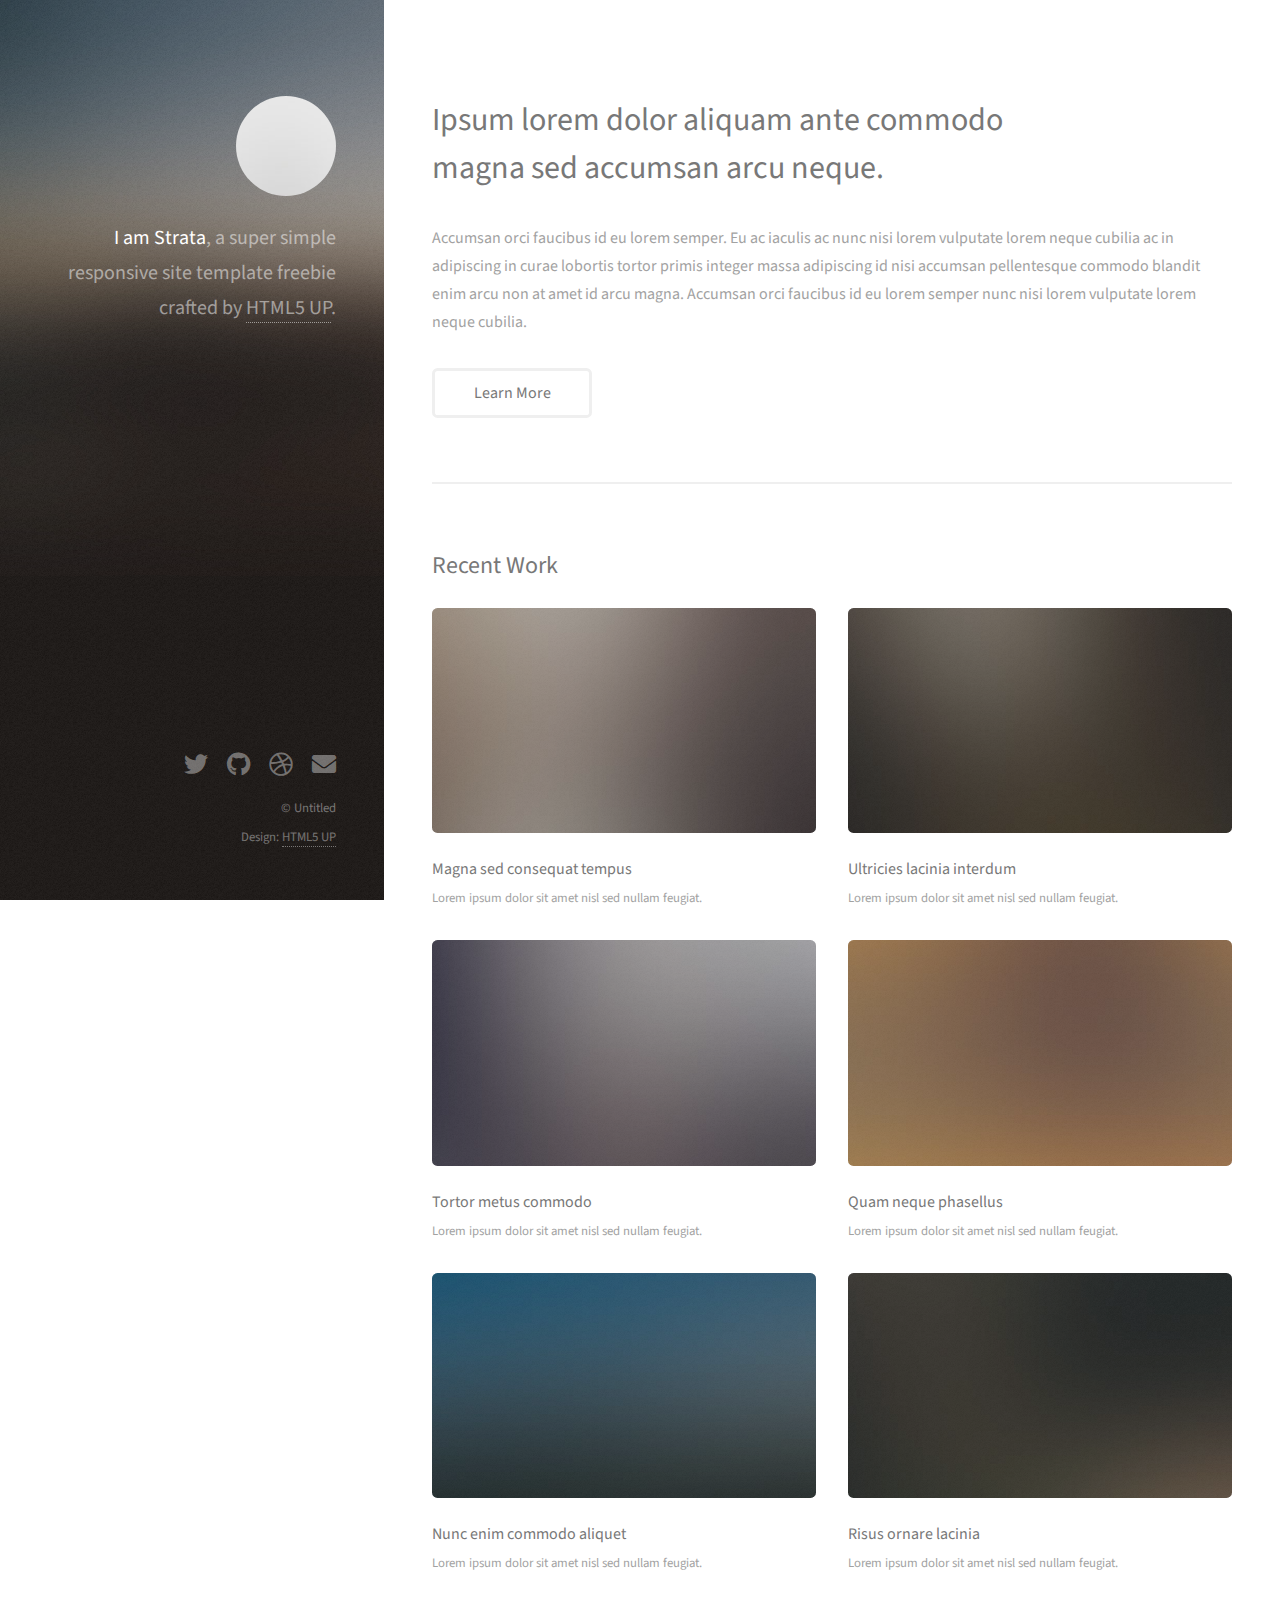
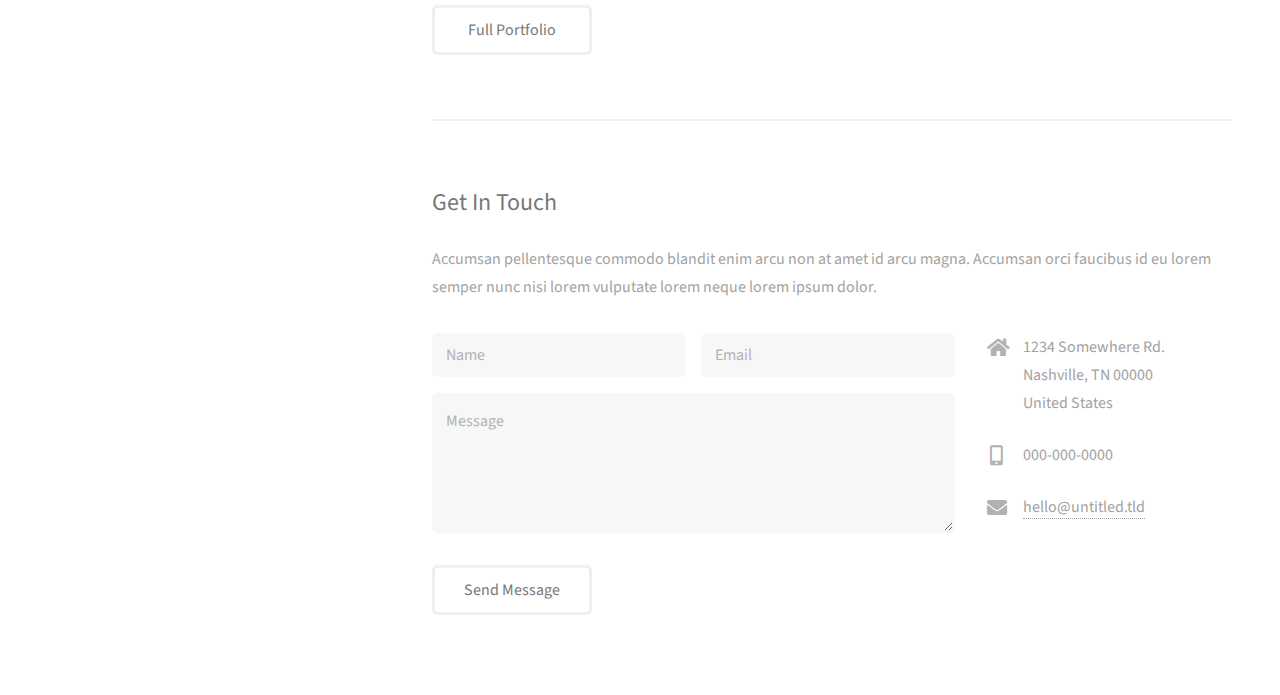
==== portfolio/index.html @ 3088e0ad "add untrached files" ====
<!DOCTYPE HTML>
<!--
	Strata by HTML5 UP
	html5up.net | @ajlkn
	Free for personal and commercial use under the CCA 3.0 license (html5up.net/license)
-->
<html>
	<head>
		<title>Strata by HTML5 UP</title>
		<meta charset="utf-8" />
		<meta name="viewport" content="width=device-width, initial-scale=1, user-scalable=no" />
		<link rel="stylesheet" href="assets/css/main.css" />
	</head>
	<body class="is-preload">

		<!-- Header -->
			<header id="header">
				<div class="inner">
					<a href="#" class="image avatar"><img src="images/avatar.jpg" alt="" /></a>
					<h1><strong>I am Strata</strong>, a super simple<br />
					responsive site template freebie<br />
					crafted by <a href="http://html5up.net">HTML5 UP</a>.</h1>
				</div>
			</header>

		<!-- Main -->
			<div id="main">

				<!-- One -->
					<section id="one">
						<header class="major">
							<h2>Ipsum lorem dolor aliquam ante commodo<br />
							magna sed accumsan arcu neque.</h2>
						</header>
						<p>Accumsan orci faucibus id eu lorem semper. Eu ac iaculis ac nunc nisi lorem vulputate lorem neque cubilia ac in adipiscing in curae lobortis tortor primis integer massa adipiscing id nisi accumsan pellentesque commodo blandit enim arcu non at amet id arcu magna. Accumsan orci faucibus id eu lorem semper nunc nisi lorem vulputate lorem neque cubilia.</p>
						<ul class="actions">
							<li><a href="#" class="button">Learn More</a></li>
						</ul>
					</section>

				<!-- Two -->
					<section id="two">
						<h2>Recent Work</h2>
						<div class="row">
							<article class="col-6 col-12-xsmall work-item">
								<a href="images/fulls/01.jpg" class="image fit thumb"><img src="images/thumbs/01.jpg" alt="" /></a>
								<h3>Magna sed consequat tempus</h3>
								<p>Lorem ipsum dolor sit amet nisl sed nullam feugiat.</p>
							</article>
							<article class="col-6 col-12-xsmall work-item">
								<a href="images/fulls/02.jpg" class="image fit thumb"><img src="images/thumbs/02.jpg" alt="" /></a>
								<h3>Ultricies lacinia interdum</h3>
								<p>Lorem ipsum dolor sit amet nisl sed nullam feugiat.</p>
							</article>
							<article class="col-6 col-12-xsmall work-item">
								<a href="images/fulls/03.jpg" class="image fit thumb"><img src="images/thumbs/03.jpg" alt="" /></a>
								<h3>Tortor metus commodo</h3>
								<p>Lorem ipsum dolor sit amet nisl sed nullam feugiat.</p>
							</article>
							<article class="col-6 col-12-xsmall work-item">
								<a href="images/fulls/04.jpg" class="image fit thumb"><img src="images/thumbs/04.jpg" alt="" /></a>
								<h3>Quam neque phasellus</h3>
								<p>Lorem ipsum dolor sit amet nisl sed nullam feugiat.</p>
							</article>
							<article class="col-6 col-12-xsmall work-item">
								<a href="images/fulls/05.jpg" class="image fit thumb"><img src="images/thumbs/05.jpg" alt="" /></a>
								<h3>Nunc enim commodo aliquet</h3>
								<p>Lorem ipsum dolor sit amet nisl sed nullam feugiat.</p>
							</article>
							<article class="col-6 col-12-xsmall work-item">
								<a href="images/fulls/06.jpg" class="image fit thumb"><img src="images/thumbs/06.jpg" alt="" /></a>
								<h3>Risus ornare lacinia</h3>
								<p>Lorem ipsum dolor sit amet nisl sed nullam feugiat.</p>
							</article>
						</div>
						<ul class="actions">
							<li><a href="#" class="button">Full Portfolio</a></li>
						</ul>
					</section>

				<!-- Three -->
					<section id="three">
						<h2>Get In Touch</h2>
						<p>Accumsan pellentesque commodo blandit enim arcu non at amet id arcu magna. Accumsan orci faucibus id eu lorem semper nunc nisi lorem vulputate lorem neque lorem ipsum dolor.</p>
						<div class="row">
							<div class="col-8 col-12-small">
								<form method="post" action="#">
									<div class="row gtr-uniform gtr-50">
										<div class="col-6 col-12-xsmall"><input type="text" name="name" id="name" placeholder="Name" /></div>
										<div class="col-6 col-12-xsmall"><input type="email" name="email" id="email" placeholder="Email" /></div>
										<div class="col-12"><textarea name="message" id="message" placeholder="Message" rows="4"></textarea></div>
									</div>
								</form>
								<ul class="actions">
									<li><input type="submit" value="Send Message" /></li>
								</ul>
							</div>
							<div class="col-4 col-12-small">
								<ul class="labeled-icons">
									<li>
										<h3 class="icon solid fa-home"><span class="label">Address</span></h3>
										1234 Somewhere Rd.<br />
										Nashville, TN 00000<br />
										United States
									</li>
									<li>
										<h3 class="icon solid fa-mobile-alt"><span class="label">Phone</span></h3>
										000-000-0000
									</li>
									<li>
										<h3 class="icon solid fa-envelope"><span class="label">Email</span></h3>
										<a href="#">hello@untitled.tld</a>
									</li>
								</ul>
							</div>
						</div>
					</section>

				<!-- Four -->
				<!--
					<section id="four">
						<h2>Elements</h2>

						<section>
							<h4>Text</h4>
							<p>This is <b>bold</b> and this is <strong>strong</strong>. This is <i>italic</i> and this is <em>emphasized</em>.
							This is <sup>superscript</sup> text and this is <sub>subscript</sub> text.
							This is <u>underlined</u> and this is code: <code>for (;;) { ... }</code>. Finally, <a href="#">this is a link</a>.</p>
							<hr />
							<header>
								<h4>Heading with a Subtitle</h4>
								<p>Lorem ipsum dolor sit amet nullam id egestas urna aliquam</p>
							</header>
							<p>Nunc lacinia ante nunc ac lobortis. Interdum adipiscing gravida odio porttitor sem non mi integer non faucibus ornare mi ut ante amet placerat aliquet. Volutpat eu sed ante lacinia sapien lorem accumsan varius montes viverra nibh in adipiscing blandit tempus accumsan.</p>
							<header>
								<h5>Heading with a Subtitle</h5>
								<p>Lorem ipsum dolor sit amet nullam id egestas urna aliquam</p>
							</header>
							<p>Nunc lacinia ante nunc ac lobortis. Interdum adipiscing gravida odio porttitor sem non mi integer non faucibus ornare mi ut ante amet placerat aliquet. Volutpat eu sed ante lacinia sapien lorem accumsan varius montes viverra nibh in adipiscing blandit tempus accumsan.</p>
							<hr />
							<h2>Heading Level 2</h2>
							<h3>Heading Level 3</h3>
							<h4>Heading Level 4</h4>
							<h5>Heading Level 5</h5>
							<h6>Heading Level 6</h6>
							<hr />
							<h5>Blockquote</h5>
							<blockquote>Fringilla nisl. Donec accumsan interdum nisi, quis tincidunt felis sagittis eget tempus euismod. Vestibulum ante ipsum primis in faucibus vestibulum. Blandit adipiscing eu felis iaculis volutpat ac adipiscing accumsan faucibus. Vestibulum ante ipsum primis in faucibus lorem ipsum dolor sit amet nullam adipiscing eu felis.</blockquote>
							<h5>Preformatted</h5>
							<pre><code>i = 0;

while (!deck.isInOrder()) {
print 'Iteration ' + i;
deck.shuffle();
i++;
}

print 'It took ' + i + ' iterations to sort the deck.';</code></pre>
						</section>

						<section>
							<h4>Lists</h4>
							<div class="row">
								<div class="col-6 col-12-xsmall">
									<h5>Unordered</h5>
									<ul>
										<li>Dolor pulvinar etiam magna etiam.</li>
										<li>Sagittis adipiscing lorem eleifend.</li>
										<li>Felis enim feugiat dolore viverra.</li>
									</ul>
									<h5>Alternate</h5>
									<ul class="alt">
										<li>Dolor pulvinar etiam magna etiam.</li>
										<li>Sagittis adipiscing lorem eleifend.</li>
										<li>Felis enim feugiat dolore viverra.</li>
									</ul>
								</div>
								<div class="col-6 col-12-xsmall">
									<h5>Ordered</h5>
									<ol>
										<li>Dolor pulvinar etiam magna etiam.</li>
										<li>Etiam vel felis at lorem sed viverra.</li>
										<li>Felis enim feugiat dolore viverra.</li>
										<li>Dolor pulvinar etiam magna etiam.</li>
										<li>Etiam vel felis at lorem sed viverra.</li>
										<li>Felis enim feugiat dolore viverra.</li>
									</ol>
									<h5>Icons</h5>
									<ul class="icons">
										<li><a href="#" class="icon brands fa-twitter"><span class="label">Twitter</span></a></li>
										<li><a href="#" class="icon brands fa-facebook-f"><span class="label">Facebook</span></a></li>
										<li><a href="#" class="icon brands fa-instagram"><span class="label">Instagram</span></a></li>
										<li><a href="#" class="icon brands fa-github"><span class="label">Github</span></a></li>
										<li><a href="#" class="icon brands fa-dribbble"><span class="label">Dribbble</span></a></li>
										<li><a href="#" class="icon brands fa-tumblr"><span class="label">Tumblr</span></a></li>
									</ul>
								</div>
							</div>
							<h5>Actions</h5>
							<ul class="actions">
								<li><a href="#" class="button primary">Default</a></li>
								<li><a href="#" class="button">Default</a></li>
							</ul>
							<ul class="actions small">
								<li><a href="#" class="button primary small">Small</a></li>
								<li><a href="#" class="button small">Small</a></li>
							</ul>
							<div class="row">
								<div class="col-6 col-12-small">
									<ul class="actions stacked">
										<li><a href="#" class="button primary">Default</a></li>
										<li><a href="#" class="button">Default</a></li>
									</ul>
								</div>
								<div class="col-6 col-12-small">
									<ul class="actions stacked">
										<li><a href="#" class="button primary small">Small</a></li>
										<li><a href="#" class="button small">Small</a></li>
									</ul>
								</div>
								<div class="col-6 col-12-small">
									<ul class="actions stacked">
										<li><a href="#" class="button primary fit">Default</a></li>
										<li><a href="#" class="button fit">Default</a></li>
									</ul>
								</div>
								<div class="col-6 col-12-small">
									<ul class="actions stacked">
										<li><a href="#" class="button primary small fit">Small</a></li>
										<li><a href="#" class="button small fit">Small</a></li>
									</ul>
								</div>
							</div>
						</section>

						<section>
							<h4>Table</h4>
							<h5>Default</h5>
							<div class="table-wrapper">
								<table>
									<thead>
										<tr>
											<th>Name</th>
											<th>Description</th>
											<th>Price</th>
										</tr>
									</thead>
									<tbody>
										<tr>
											<td>Item One</td>
											<td>Ante turpis integer aliquet porttitor.</td>
											<td>29.99</td>
										</tr>
										<tr>
											<td>Item Two</td>
											<td>Vis ac commodo adipiscing arcu aliquet.</td>
											<td>19.99</td>
										</tr>
										<tr>
											<td>Item Three</td>
											<td> Morbi faucibus arcu accumsan lorem.</td>
											<td>29.99</td>
										</tr>
										<tr>
											<td>Item Four</td>
											<td>Vitae integer tempus condimentum.</td>
											<td>19.99</td>
										</tr>
										<tr>
											<td>Item Five</td>
											<td>Ante turpis integer aliquet porttitor.</td>
											<td>29.99</td>
										</tr>
									</tbody>
									<tfoot>
										<tr>
											<td colspan="2"></td>
											<td>100.00</td>
										</tr>
									</tfoot>
								</table>
							</div>

							<h5>Alternate</h5>
							<div class="table-wrapper">
								<table class="alt">
									<thead>
										<tr>
											<th>Name</th>
											<th>Description</th>
											<th>Price</th>
										</tr>
									</thead>
									<tbody>
										<tr>
											<td>Item One</td>
											<td>Ante turpis integer aliquet porttitor.</td>
											<td>29.99</td>
										</tr>
										<tr>
											<td>Item Two</td>
											<td>Vis ac commodo adipiscing arcu aliquet.</td>
											<td>19.99</td>
										</tr>
										<tr>
											<td>Item Three</td>
											<td> Morbi faucibus arcu accumsan lorem.</td>
											<td>29.99</td>
										</tr>
										<tr>
											<td>Item Four</td>
											<td>Vitae integer tempus condimentum.</td>
											<td>19.99</td>
										</tr>
										<tr>
											<td>Item Five</td>
											<td>Ante turpis integer aliquet porttitor.</td>
											<td>29.99</td>
										</tr>
									</tbody>
									<tfoot>
										<tr>
											<td colspan="2"></td>
											<td>100.00</td>
										</tr>
									</tfoot>
								</table>
							</div>
						</section>

						<section>
							<h4>Buttons</h4>
							<ul class="actions">
								<li><a href="#" class="button primary">Primary</a></li>
								<li><a href="#" class="button">Default</a></li>
							</ul>
							<ul class="actions">
								<li><a href="#" class="button large">Large</a></li>
								<li><a href="#" class="button">Default</a></li>
								<li><a href="#" class="button small">Small</a></li>
							</ul>
							<ul class="actions fit">
								<li><a href="#" class="button primary fit">Fit</a></li>
								<li><a href="#" class="button fit">Fit</a></li>
							</ul>
							<ul class="actions fit small">
								<li><a href="#" class="button primary fit small">Fit + Small</a></li>
								<li><a href="#" class="button fit small">Fit + Small</a></li>
							</ul>
							<ul class="actions">
								<li><a href="#" class="button primary icon solid fa-download">Icon</a></li>
								<li><a href="#" class="button icon solid fa-download">Icon</a></li>
							</ul>
							<ul class="actions">
								<li><span class="button primary disabled">Primary</span></li>
								<li><span class="button disabled">Default</span></li>
							</ul>
						</section>

						<section>
							<h4>Form</h4>
							<form method="post" action="#">
								<div class="row gtr-uniform gtr-50">
									<div class="col-6 col-12-xsmall">
										<input type="text" name="demo-name" id="demo-name" value="" placeholder="Name" />
									</div>
									<div class="col-6 col-12-xsmall">
										<input type="email" name="demo-email" id="demo-email" value="" placeholder="Email" />
									</div>
									<div class="col-12">
										<select name="demo-category" id="demo-category">
											<option value="">- Category -</option>
											<option value="1">Manufacturing</option>
											<option value="1">Shipping</option>
											<option value="1">Administration</option>
											<option value="1">Human Resources</option>
										</select>
									</div>
									<div class="col-4 col-12-small">
										<input type="radio" id="demo-priority-low" name="demo-priority" checked>
										<label for="demo-priority-low">Low Priority</label>
									</div>
									<div class="col-4 col-12-small">
										<input type="radio" id="demo-priority-normal" name="demo-priority">
										<label for="demo-priority-normal">Normal Priority</label>
									</div>
									<div class="col-4 col-12-small">
										<input type="radio" id="demo-priority-high" name="demo-priority">
										<label for="demo-priority-high">High Priority</label>
									</div>
									<div class="col-6 col-12-small">
										<input type="checkbox" id="demo-copy" name="demo-copy">
										<label for="demo-copy">Email me a copy of this message</label>
									</div>
									<div class="col-6 col-12-small">
										<input type="checkbox" id="demo-human" name="demo-human" checked>
										<label for="demo-human">I am a human and not a robot</label>
									</div>
									<div class="col-12">
										<textarea name="demo-message" id="demo-message" placeholder="Enter your message" rows="6"></textarea>
									</div>
									<div class="col-12">
										<ul class="actions">
											<li><input type="submit" value="Send Message" class="primary" /></li>
											<li><input type="reset" value="Reset" /></li>
										</ul>
									</div>
								</div>
							</form>
						</section>

						<section>
							<h4>Image</h4>
							<h5>Fit</h5>
							<div class="box alt">
								<div class="row gtr-50 gtr-uniform">
									<div class="col-12"><span class="image fit"><img src="images/fulls/05.jpg" alt="" /></span></div>
									<div class="col-4"><span class="image fit"><img src="images/thumbs/01.jpg" alt="" /></span></div>
									<div class="col-4"><span class="image fit"><img src="images/thumbs/02.jpg" alt="" /></span></div>
									<div class="col-4"><span class="image fit"><img src="images/thumbs/03.jpg" alt="" /></span></div>
									<div class="col-4"><span class="image fit"><img src="images/thumbs/04.jpg" alt="" /></span></div>
									<div class="col-4"><span class="image fit"><img src="images/thumbs/05.jpg" alt="" /></span></div>
									<div class="col-4"><span class="image fit"><img src="images/thumbs/06.jpg" alt="" /></span></div>
									<div class="col-4"><span class="image fit"><img src="images/thumbs/03.jpg" alt="" /></span></div>
									<div class="col-4"><span class="image fit"><img src="images/thumbs/02.jpg" alt="" /></span></div>
									<div class="col-4"><span class="image fit"><img src="images/thumbs/01.jpg" alt="" /></span></div>
								</div>
							</div>
							<h5>Left &amp; Right</h5>
							<p><span class="image left"><img src="images/avatar.jpg" alt="" /></span>Fringilla nisl. Donec accumsan interdum nisi, quis tincidunt felis sagittis eget. tempus euismod. Vestibulum ante ipsum primis in faucibus vestibulum. Blandit adipiscing eu felis iaculis volutpat ac adipiscing accumsan eu faucibus. Integer ac pellentesque praesent tincidunt felis sagittis eget. tempus euismod. Vestibulum ante ipsum primis in faucibus vestibulum. Blandit adipiscing eu felis iaculis volutpat ac adipiscing accumsan eu faucibus. Integer ac pellentesque praesent. Donec accumsan interdum nisi, quis tincidunt felis sagittis eget. tempus euismod. Vestibulum ante ipsum primis in faucibus vestibulum. Blandit adipiscing eu felis iaculis volutpat ac adipiscing accumsan eu faucibus. Integer ac pellentesque praesent tincidunt felis sagittis eget. tempus euismod. Vestibulum ante ipsum primis in faucibus vestibulum. Blandit adipiscing eu felis iaculis volutpat ac adipiscing accumsan eu faucibus. Integer ac pellentesque praesent.</p>
							<p><span class="image right"><img src="images/avatar.jpg" alt="" /></span>Fringilla nisl. Donec accumsan interdum nisi, quis tincidunt felis sagittis eget. tempus euismod. Vestibulum ante ipsum primis in faucibus vestibulum. Blandit adipiscing eu felis iaculis volutpat ac adipiscing accumsan eu faucibus. Integer ac pellentesque praesent tincidunt felis sagittis eget. tempus euismod. Vestibulum ante ipsum primis in faucibus vestibulum. Blandit adipiscing eu felis iaculis volutpat ac adipiscing accumsan eu faucibus. Integer ac pellentesque praesent. Donec accumsan interdum nisi, quis tincidunt felis sagittis eget. tempus euismod. Vestibulum ante ipsum primis in faucibus vestibulum. Blandit adipiscing eu felis iaculis volutpat ac adipiscing accumsan eu faucibus. Integer ac pellentesque praesent tincidunt felis sagittis eget. tempus euismod. Vestibulum ante ipsum primis in faucibus vestibulum. Blandit adipiscing eu felis iaculis volutpat ac adipiscing accumsan eu faucibus. Integer ac pellentesque praesent.</p>
						</section>

					</section>
				-->

			</div>

		<!-- Footer -->
			<footer id="footer">
				<div class="inner">
					<ul class="icons">
						<li><a href="#" class="icon brands fa-twitter"><span class="label">Twitter</span></a></li>
						<li><a href="#" class="icon brands fa-github"><span class="label">Github</span></a></li>
						<li><a href="#" class="icon brands fa-dribbble"><span class="label">Dribbble</span></a></li>
						<li><a href="#" class="icon solid fa-envelope"><span class="label">Email</span></a></li>
					</ul>
					<ul class="copyright">
						<li>&copy; Untitled</li><li>Design: <a href="http://html5up.net">HTML5 UP</a></li>
					</ul>
				</div>
			</footer>

		<!-- Scripts -->
			<script src="assets/js/jquery.min.js"></script>
			<script src="assets/js/jquery.poptrox.min.js"></script>
			<script src="assets/js/browser.min.js"></script>
			<script src="assets/js/breakpoints.min.js"></script>
			<script src="assets/js/util.js"></script>
			<script src="assets/js/main.js"></script>

	</body>
</html>
---- portfolio/assets/css/main.css ----
@import url("fontawesome-all.min.css");
@import url("https://fonts.googleapis.com/css?family=Source+Sans+Pro:400,400italic");

/*
	Strata by HTML5 UP
	html5up.net | @ajlkn
	Free for personal and commercial use under the CCA 3.0 license (html5up.net/license)
*/

html, body, div, span, applet, object,
iframe, h1, h2, h3, h4, h5, h6, p, blockquote,
pre, a, abbr, acronym, address, big, cite,
code, del, dfn, em, img, ins, kbd, q, s, samp,
small, strike, strong, sub, sup, tt, var, b,
u, i, center, dl, dt, dd, ol, ul, li, fieldset,
form, label, legend, table, caption, tbody,
tfoot, thead, tr, th, td, article, aside,
canvas, details, embed, figure, figcaption,
footer, header, hgroup, menu, nav, output, ruby,
section, summary, time, mark, audio, video {
	margin: 0;
	padding: 0;
	border: 0;
	font-size: 100%;
	font: inherit;
	vertical-align: baseline;}

article, aside, details, figcaption, figure,
footer, header, hgroup, menu, nav, section {
	display: block;}

body {
	line-height: 1;
}

ol, ul {
	list-style: none;
}

blockquote, q {
	quotes: none;
}

	blockquote:before, blockquote:after, q:before, q:after {
		content: '';
		content: none;
	}

table {
	border-collapse: collapse;
	border-spacing: 0;
}

body {
	-webkit-text-size-adjust: none;
}

mark {
	background-color: transparent;
	color: inherit;
}

input::-moz-focus-inner {
	border: 0;
	padding: 0;
}

input, select, textarea {
	-moz-appearance: none;
	-webkit-appearance: none;
	-ms-appearance: none;
	appearance: none;
}

/* Basic */

	html {
		box-sizing: border-box;
	}

	*, *:before, *:after {
		box-sizing: inherit;
	}

	body {
		background: #fff;
	}

		body.is-preload *, body.is-preload *:before, body.is-preload *:after {
			-moz-animation: none !important;
			-webkit-animation: none !important;
			-ms-animation: none !important;
			animation: none !important;
			-moz-transition: none !important;
			-webkit-transition: none !important;
			-ms-transition: none !important;
			transition: none !important;
		}

	body, input, select, textarea {
		color: #a2a2a2;
		font-family: "Source Sans Pro", Helvetica, sans-serif;
		font-size: 16pt;
		font-weight: 400;
		line-height: 1.75em;
	}

	a {
		-moz-transition: color 0.2s ease-in-out, border-color 0.2s ease-in-out;
		-webkit-transition: color 0.2s ease-in-out, border-color 0.2s ease-in-out;
		-ms-transition: color 0.2s ease-in-out, border-color 0.2s ease-in-out;
		transition: color 0.2s ease-in-out, border-color 0.2s ease-in-out;
		border-bottom: dotted 1px;
		color: #49bf9d;
		text-decoration: none;
	}

		a:hover {
			border-bottom-color: transparent;
			color: #49bf9d !important;
			text-decoration: none;
		}

	strong, b {
		color: #787878;
		font-weight: 400;
	}

	em, i {
		font-style: italic;
	}

	p {
		margin: 0 0 2em 0;
	}

	h1, h2, h3, h4, h5, h6 {
		color: #787878;
		font-weight: 400;
		line-height: 1em;
		margin: 0 0 1em 0;
	}

		h1 a, h2 a, h3 a, h4 a, h5 a, h6 a {
			color: inherit;
			text-decoration: none;
		}

	h1 {
		font-size: 2em;
		line-height: 1.5em;
	}

	h2 {
		font-size: 1.5em;
		line-height: 1.5em;
	}

	h3 {
		font-size: 1.25em;
		line-height: 1.5em;
	}

	h4 {
		font-size: 1.1em;
		line-height: 1.5em;
	}

	h5 {
		font-size: 0.9em;
		line-height: 1.5em;
	}

	h6 {
		font-size: 0.7em;
		line-height: 1.5em;
	}

	sub {
		font-size: 0.8em;
		position: relative;
		top: 0.5em;
	}

	sup {
		font-size: 0.8em;
		position: relative;
		top: -0.5em;
	}

	hr {
		border: 0;
		border-bottom: solid 2px #efefef;
		margin: 2em 0;
	}

		hr.major {
			margin: 3em 0;
		}

	blockquote {
		border-left: solid 6px #efefef;
		font-style: italic;
		margin: 0 0 2em 0;
		padding: 0.5em 0 0.5em 1.5em;
	}

	code {
		background: #f7f7f7;
		border-radius: 0.35em;
		border: solid 2px #efefef;
		font-family: "Courier New", monospace;
		font-size: 0.9em;
		margin: 0 0.25em;
		padding: 0.25em 0.65em;
	}

	pre {
		-webkit-overflow-scrolling: touch;
		font-family: "Courier New", monospace;
		font-size: 0.9em;
		margin: 0 0 2em 0;
	}

		pre code {
			display: block;
			line-height: 1.75em;
			padding: 1em 1.5em;
			overflow-x: auto;
		}

	.align-left {
		text-align: left;
	}

	.align-center {
		text-align: center;
	}

	.align-right {
		text-align: right;
	}

/* Container */

	.container {
		margin: 0 auto;
		max-width: calc(100% - 4em);
		width: 100%;
	}

		.container.xsmall {
			width: 25%;
		}

		.container.small {
			width: 50%;
		}

		.container.medium {
			width: 75%;
		}

		.container.large {
			width: 125%;
		}

		.container.xlarge {
			width: 150%;
		}

		.container.max {
			width: 100%;
		}

		@media screen and (max-width: 980px) {

			.container {
				width: 100% !important;
				max-width: 100% !important;
			}

		}

		@media screen and (max-width: 480px) {

			.container {
				max-width: calc(100% - 3em);
			}

		}

/* Row */

	.row {
		display: flex;
		flex-wrap: wrap;
		box-sizing: border-box;
		align-items: stretch;
	}

		.row > * {
			box-sizing: border-box;
		}

		.row.gtr-uniform > * > :last-child {
			margin-bottom: 0;
		}

		.row.aln-left {
			justify-content: flex-start;
		}

		.row.aln-center {
			justify-content: center;
		}

		.row.aln-right {
			justify-content: flex-end;
		}

		.row.aln-top {
			align-items: flex-start;
		}

		.row.aln-middle {
			align-items: center;
		}

		.row.aln-bottom {
			align-items: flex-end;
		}

		.row > .imp {
			order: -1;
		}

		.row > .col-1 {
			width: 8.33333%;
		}

		.row > .off-1 {
			margin-left: 8.33333%;
		}

		.row > .col-2 {
			width: 16.66667%;
		}

		.row > .off-2 {
			margin-left: 16.66667%;
		}

		.row > .col-3 {
			width: 25%;
		}

		.row > .off-3 {
			margin-left: 25%;
		}

		.row > .col-4 {
			width: 33.33333%;
		}

		.row > .off-4 {
			margin-left: 33.33333%;
		}

		.row > .col-5 {
			width: 41.66667%;
		}

		.row > .off-5 {
			margin-left: 41.66667%;
		}

		.row > .col-6 {
			width: 50%;
		}

		.row > .off-6 {
			margin-left: 50%;
		}

		.row > .col-7 {
			width: 58.33333%;
		}

		.row > .off-7 {
			margin-left: 58.33333%;
		}

		.row > .col-8 {
			width: 66.66667%;
		}

		.row > .off-8 {
			margin-left: 66.66667%;
		}

		.row > .col-9 {
			width: 75%;
		}

		.row > .off-9 {
			margin-left: 75%;
		}

		.row > .col-10 {
			width: 83.33333%;
		}

		.row > .off-10 {
			margin-left: 83.33333%;
		}

		.row > .col-11 {
			width: 91.66667%;
		}

		.row > .off-11 {
			margin-left: 91.66667%;
		}

		.row > .col-12 {
			width: 100%;
		}

		.row > .off-12 {
			margin-left: 100%;
		}

		.row.gtr-0 {
			margin-top: 0;
			margin-left: 0em;
		}

			.row.gtr-0 > * {
				padding: 0 0 0 0em;
			}

			.row.gtr-0.gtr-uniform {
				margin-top: 0em;
			}

				.row.gtr-0.gtr-uniform > * {
					padding-top: 0em;
				}

		.row.gtr-25 {
			margin-top: 0;
			margin-left: -0.625em;
		}

			.row.gtr-25 > * {
				padding: 0 0 0 0.625em;
			}

			.row.gtr-25.gtr-uniform {
				margin-top: -0.625em;
			}

				.row.gtr-25.gtr-uniform > * {
					padding-top: 0.625em;
				}

		.row.gtr-50 {
			margin-top: 0;
			margin-left: -1.25em;
		}

			.row.gtr-50 > * {
				padding: 0 0 0 1.25em;
			}

			.row.gtr-50.gtr-uniform {
				margin-top: -1.25em;
			}

				.row.gtr-50.gtr-uniform > * {
					padding-top: 1.25em;
				}

		.row {
			margin-top: 0;
			margin-left: -2.5em;
		}

			.row > * {
				padding: 0 0 0 2.5em;
			}

			.row.gtr-uniform {
				margin-top: -2.5em;
			}

				.row.gtr-uniform > * {
					padding-top: 2.5em;
				}

		.row.gtr-150 {
			margin-top: 0;
			margin-left: -3.75em;
		}

			.row.gtr-150 > * {
				padding: 0 0 0 3.75em;
			}

			.row.gtr-150.gtr-uniform {
				margin-top: -3.75em;
			}

				.row.gtr-150.gtr-uniform > * {
					padding-top: 3.75em;
				}

		.row.gtr-200 {
			margin-top: 0;
			margin-left: -5em;
		}

			.row.gtr-200 > * {
				padding: 0 0 0 5em;
			}

			.row.gtr-200.gtr-uniform {
				margin-top: -5em;
			}

				.row.gtr-200.gtr-uniform > * {
					padding-top: 5em;
				}

		@media screen and (max-width: 1800px) {

			.row {
				display: flex;
				flex-wrap: wrap;
				box-sizing: border-box;
				align-items: stretch;
			}

				.row > * {
					box-sizing: border-box;
				}

				.row.gtr-uniform > * > :last-child {
					margin-bottom: 0;
				}

				.row.aln-left {
					justify-content: flex-start;
				}

				.row.aln-center {
					justify-content: center;
				}

				.row.aln-right {
					justify-content: flex-end;
				}

				.row.aln-top {
					align-items: flex-start;
				}

				.row.aln-middle {
					align-items: center;
				}

				.row.aln-bottom {
					align-items: flex-end;
				}

				.row > .imp-xlarge {
					order: -1;
				}

				.row > .col-1-xlarge {
					width: 8.33333%;
				}

				.row > .off-1-xlarge {
					margin-left: 8.33333%;
				}

				.row > .col-2-xlarge {
					width: 16.66667%;
				}

				.row > .off-2-xlarge {
					margin-left: 16.66667%;
				}

				.row > .col-3-xlarge {
					width: 25%;
				}

				.row > .off-3-xlarge {
					margin-left: 25%;
				}

				.row > .col-4-xlarge {
					width: 33.33333%;
				}

				.row > .off-4-xlarge {
					margin-left: 33.33333%;
				}

				.row > .col-5-xlarge {
					width: 41.66667%;
				}

				.row > .off-5-xlarge {
					margin-left: 41.66667%;
				}

				.row > .col-6-xlarge {
					width: 50%;
				}

				.row > .off-6-xlarge {
					margin-left: 50%;
				}

				.row > .col-7-xlarge {
					width: 58.33333%;
				}

				.row > .off-7-xlarge {
					margin-left: 58.33333%;
				}

				.row > .col-8-xlarge {
					width: 66.66667%;
				}

				.row > .off-8-xlarge {
					margin-left: 66.66667%;
				}

				.row > .col-9-xlarge {
					width: 75%;
				}

				.row > .off-9-xlarge {
					margin-left: 75%;
				}

				.row > .col-10-xlarge {
					width: 83.33333%;
				}

				.row > .off-10-xlarge {
					margin-left: 83.33333%;
				}

				.row > .col-11-xlarge {
					width: 91.66667%;
				}

				.row > .off-11-xlarge {
					margin-left: 91.66667%;
				}

				.row > .col-12-xlarge {
					width: 100%;
				}

				.row > .off-12-xlarge {
					margin-left: 100%;
				}

				.row.gtr-0 {
					margin-top: 0;
					margin-left: 0em;
				}

					.row.gtr-0 > * {
						padding: 0 0 0 0em;
					}

					.row.gtr-0.gtr-uniform {
						margin-top: 0em;
					}

						.row.gtr-0.gtr-uniform > * {
							padding-top: 0em;
						}

				.row.gtr-25 {
					margin-top: 0;
					margin-left: -0.625em;
				}

					.row.gtr-25 > * {
						padding: 0 0 0 0.625em;
					}

					.row.gtr-25.gtr-uniform {
						margin-top: -0.625em;
					}

						.row.gtr-25.gtr-uniform > * {
							padding-top: 0.625em;
						}

				.row.gtr-50 {
					margin-top: 0;
					margin-left: -1.25em;
				}

					.row.gtr-50 > * {
						padding: 0 0 0 1.25em;
					}

					.row.gtr-50.gtr-uniform {
						margin-top: -1.25em;
					}

						.row.gtr-50.gtr-uniform > * {
							padding-top: 1.25em;
						}

				.row {
					margin-top: 0;
					margin-left: -2.5em;
				}

					.row > * {
						padding: 0 0 0 2.5em;
					}

					.row.gtr-uniform {
						margin-top: -2.5em;
					}

						.row.gtr-uniform > * {
							padding-top: 2.5em;
						}

				.row.gtr-150 {
					margin-top: 0;
					margin-left: -3.75em;
				}

					.row.gtr-150 > * {
						padding: 0 0 0 3.75em;
					}

					.row.gtr-150.gtr-uniform {
						margin-top: -3.75em;
					}

						.row.gtr-150.gtr-uniform > * {
							padding-top: 3.75em;
						}

				.row.gtr-200 {
					margin-top: 0;
					margin-left: -5em;
				}

					.row.gtr-200 > * {
						padding: 0 0 0 5em;
					}

					.row.gtr-200.gtr-uniform {
						margin-top: -5em;
					}

						.row.gtr-200.gtr-uniform > * {
							padding-top: 5em;
						}

		}

		@media screen and (max-width: 1280px) {

			.row {
				display: flex;
				flex-wrap: wrap;
				box-sizing: border-box;
				align-items: stretch;
			}

				.row > * {
					box-sizing: border-box;
				}

				.row.gtr-uniform > * > :last-child {
					margin-bottom: 0;
				}

				.row.aln-left {
					justify-content: flex-start;
				}

				.row.aln-center {
					justify-content: center;
				}

				.row.aln-right {
					justify-content: flex-end;
				}

				.row.aln-top {
					align-items: flex-start;
				}

				.row.aln-middle {
					align-items: center;
				}

				.row.aln-bottom {
					align-items: flex-end;
				}

				.row > .imp-large {
					order: -1;
				}

				.row > .col-1-large {
					width: 8.33333%;
				}

				.row > .off-1-large {
					margin-left: 8.33333%;
				}

				.row > .col-2-large {
					width: 16.66667%;
				}

				.row > .off-2-large {
					margin-left: 16.66667%;
				}

				.row > .col-3-large {
					width: 25%;
				}

				.row > .off-3-large {
					margin-left: 25%;
				}

				.row > .col-4-large {
					width: 33.33333%;
				}

				.row > .off-4-large {
					margin-left: 33.33333%;
				}

				.row > .col-5-large {
					width: 41.66667%;
				}

				.row > .off-5-large {
					margin-left: 41.66667%;
				}

				.row > .col-6-large {
					width: 50%;
				}

				.row > .off-6-large {
					margin-left: 50%;
				}

				.row > .col-7-large {
					width: 58.33333%;
				}

				.row > .off-7-large {
					margin-left: 58.33333%;
				}

				.row > .col-8-large {
					width: 66.66667%;
				}

				.row > .off-8-large {
					margin-left: 66.66667%;
				}

				.row > .col-9-large {
					width: 75%;
				}

				.row > .off-9-large {
					margin-left: 75%;
				}

				.row > .col-10-large {
					width: 83.33333%;
				}

				.row > .off-10-large {
					margin-left: 83.33333%;
				}

				.row > .col-11-large {
					width: 91.66667%;
				}

				.row > .off-11-large {
					margin-left: 91.66667%;
				}

				.row > .col-12-large {
					width: 100%;
				}

				.row > .off-12-large {
					margin-left: 100%;
				}

				.row.gtr-0 {
					margin-top: 0;
					margin-left: 0em;
				}

					.row.gtr-0 > * {
						padding: 0 0 0 0em;
					}

					.row.gtr-0.gtr-uniform {
						margin-top: 0em;
					}

						.row.gtr-0.gtr-uniform > * {
							padding-top: 0em;
						}

				.row.gtr-25 {
					margin-top: 0;
					margin-left: -0.5em;
				}

					.row.gtr-25 > * {
						padding: 0 0 0 0.5em;
					}

					.row.gtr-25.gtr-uniform {
						margin-top: -0.5em;
					}

						.row.gtr-25.gtr-uniform > * {
							padding-top: 0.5em;
						}

				.row.gtr-50 {
					margin-top: 0;
					margin-left: -1em;
				}

					.row.gtr-50 > * {
						padding: 0 0 0 1em;
					}

					.row.gtr-50.gtr-uniform {
						margin-top: -1em;
					}

						.row.gtr-50.gtr-uniform > * {
							padding-top: 1em;
						}

				.row {
					margin-top: 0;
					margin-left: -2em;
				}

					.row > * {
						padding: 0 0 0 2em;
					}

					.row.gtr-uniform {
						margin-top: -2em;
					}

						.row.gtr-uniform > * {
							padding-top: 2em;
						}

				.row.gtr-150 {
					margin-top: 0;
					margin-left: -3em;
				}

					.row.gtr-150 > * {
						padding: 0 0 0 3em;
					}

					.row.gtr-150.gtr-uniform {
						margin-top: -3em;
					}

						.row.gtr-150.gtr-uniform > * {
							padding-top: 3em;
						}

				.row.gtr-200 {
					margin-top: 0;
					margin-left: -4em;
				}

					.row.gtr-200 > * {
						padding: 0 0 0 4em;
					}

					.row.gtr-200.gtr-uniform {
						margin-top: -4em;
					}

						.row.gtr-200.gtr-uniform > * {
							padding-top: 4em;
						}

		}

		@media screen and (max-width: 980px) {

			.row {
				display: flex;
				flex-wrap: wrap;
				box-sizing: border-box;
				align-items: stretch;
			}

				.row > * {
					box-sizing: border-box;
				}

				.row.gtr-uniform > * > :last-child {
					margin-bottom: 0;
				}

				.row.aln-left {
					justify-content: flex-start;
				}

				.row.aln-center {
					justify-content: center;
				}

				.row.aln-right {
					justify-content: flex-end;
				}

				.row.aln-top {
					align-items: flex-start;
				}

				.row.aln-middle {
					align-items: center;
				}

				.row.aln-bottom {
					align-items: flex-end;
				}

				.row > .imp-medium {
					order: -1;
				}

				.row > .col-1-medium {
					width: 8.33333%;
				}

				.row > .off-1-medium {
					margin-left: 8.33333%;
				}

				.row > .col-2-medium {
					width: 16.66667%;
				}

				.row > .off-2-medium {
					margin-left: 16.66667%;
				}

				.row > .col-3-medium {
					width: 25%;
				}

				.row > .off-3-medium {
					margin-left: 25%;
				}

				.row > .col-4-medium {
					width: 33.33333%;
				}

				.row > .off-4-medium {
					margin-left: 33.33333%;
				}

				.row > .col-5-medium {
					width: 41.66667%;
				}

				.row > .off-5-medium {
					margin-left: 41.66667%;
				}

				.row > .col-6-medium {
					width: 50%;
				}

				.row > .off-6-medium {
					margin-left: 50%;
				}

				.row > .col-7-medium {
					width: 58.33333%;
				}

				.row > .off-7-medium {
					margin-left: 58.33333%;
				}

				.row > .col-8-medium {
					width: 66.66667%;
				}

				.row > .off-8-medium {
					margin-left: 66.66667%;
				}

				.row > .col-9-medium {
					width: 75%;
				}

				.row > .off-9-medium {
					margin-left: 75%;
				}

				.row > .col-10-medium {
					width: 83.33333%;
				}

				.row > .off-10-medium {
					margin-left: 83.33333%;
				}

				.row > .col-11-medium {
					width: 91.66667%;
				}

				.row > .off-11-medium {
					margin-left: 91.66667%;
				}

				.row > .col-12-medium {
					width: 100%;
				}

				.row > .off-12-medium {
					margin-left: 100%;
				}

				.row.gtr-0 {
					margin-top: 0;
					margin-left: 0em;
				}

					.row.gtr-0 > * {
						padding: 0 0 0 0em;
					}

					.row.gtr-0.gtr-uniform {
						margin-top: 0em;
					}

						.row.gtr-0.gtr-uniform > * {
							padding-top: 0em;
						}

				.row.gtr-25 {
					margin-top: 0;
					margin-left: -0.5em;
				}

					.row.gtr-25 > * {
						padding: 0 0 0 0.5em;
					}

					.row.gtr-25.gtr-uniform {
						margin-top: -0.5em;
					}

						.row.gtr-25.gtr-uniform > * {
							padding-top: 0.5em;
						}

				.row.gtr-50 {
					margin-top: 0;
					margin-left: -1em;
				}

					.row.gtr-50 > * {
						padding: 0 0 0 1em;
					}

					.row.gtr-50.gtr-uniform {
						margin-top: -1em;
					}

						.row.gtr-50.gtr-uniform > * {
							padding-top: 1em;
						}

				.row {
					margin-top: 0;
					margin-left: -2em;
				}

					.row > * {
						padding: 0 0 0 2em;
					}

					.row.gtr-uniform {
						margin-top: -2em;
					}

						.row.gtr-uniform > * {
							padding-top: 2em;
						}

				.row.gtr-150 {
					margin-top: 0;
					margin-left: -3em;
				}

					.row.gtr-150 > * {
						padding: 0 0 0 3em;
					}

					.row.gtr-150.gtr-uniform {
						margin-top: -3em;
					}

						.row.gtr-150.gtr-uniform > * {
							padding-top: 3em;
						}

				.row.gtr-200 {
					margin-top: 0;
					margin-left: -4em;
				}

					.row.gtr-200 > * {
						padding: 0 0 0 4em;
					}

					.row.gtr-200.gtr-uniform {
						margin-top: -4em;
					}

						.row.gtr-200.gtr-uniform > * {
							padding-top: 4em;
						}

		}

		@media screen and (max-width: 736px) {

			.row {
				display: flex;
				flex-wrap: wrap;
				box-sizing: border-box;
				align-items: stretch;
			}

				.row > * {
					box-sizing: border-box;
				}

				.row.gtr-uniform > * > :last-child {
					margin-bottom: 0;
				}

				.row.aln-left {
					justify-content: flex-start;
				}

				.row.aln-center {
					justify-content: center;
				}

				.row.aln-right {
					justify-content: flex-end;
				}

				.row.aln-top {
					align-items: flex-start;
				}

				.row.aln-middle {
					align-items: center;
				}

				.row.aln-bottom {
					align-items: flex-end;
				}

				.row > .imp-small {
					order: -1;
				}

				.row > .col-1-small {
					width: 8.33333%;
				}

				.row > .off-1-small {
					margin-left: 8.33333%;
				}

				.row > .col-2-small {
					width: 16.66667%;
				}

				.row > .off-2-small {
					margin-left: 16.66667%;
				}

				.row > .col-3-small {
					width: 25%;
				}

				.row > .off-3-small {
					margin-left: 25%;
				}

				.row > .col-4-small {
					width: 33.33333%;
				}

				.row > .off-4-small {
					margin-left: 33.33333%;
				}

				.row > .col-5-small {
					width: 41.66667%;
				}

				.row > .off-5-small {
					margin-left: 41.66667%;
				}

				.row > .col-6-small {
					width: 50%;
				}

				.row > .off-6-small {
					margin-left: 50%;
				}

				.row > .col-7-small {
					width: 58.33333%;
				}

				.row > .off-7-small {
					margin-left: 58.33333%;
				}

				.row > .col-8-small {
					width: 66.66667%;
				}

				.row > .off-8-small {
					margin-left: 66.66667%;
				}

				.row > .col-9-small {
					width: 75%;
				}

				.row > .off-9-small {
					margin-left: 75%;
				}

				.row > .col-10-small {
					width: 83.33333%;
				}

				.row > .off-10-small {
					margin-left: 83.33333%;
				}

				.row > .col-11-small {
					width: 91.66667%;
				}

				.row > .off-11-small {
					margin-left: 91.66667%;
				}

				.row > .col-12-small {
					width: 100%;
				}

				.row > .off-12-small {
					margin-left: 100%;
				}

				.row.gtr-0 {
					margin-top: 0;
					margin-left: 0em;
				}

					.row.gtr-0 > * {
						padding: 0 0 0 0em;
					}

					.row.gtr-0.gtr-uniform {
						margin-top: 0em;
					}

						.row.gtr-0.gtr-uniform > * {
							padding-top: 0em;
						}

				.row.gtr-25 {
					margin-top: 0;
					margin-left: -0.375em;
				}

					.row.gtr-25 > * {
						padding: 0 0 0 0.375em;
					}

					.row.gtr-25.gtr-uniform {
						margin-top: -0.375em;
					}

						.row.gtr-25.gtr-uniform > * {
							padding-top: 0.375em;
						}

				.row.gtr-50 {
					margin-top: 0;
					margin-left: -0.75em;
				}

					.row.gtr-50 > * {
						padding: 0 0 0 0.75em;
					}

					.row.gtr-50.gtr-uniform {
						margin-top: -0.75em;
					}

						.row.gtr-50.gtr-uniform > * {
							padding-top: 0.75em;
						}

				.row {
					margin-top: 0;
					margin-left: -1.5em;
				}

					.row > * {
						padding: 0 0 0 1.5em;
					}

					.row.gtr-uniform {
						margin-top: -1.5em;
					}

						.row.gtr-uniform > * {
							padding-top: 1.5em;
						}

				.row.gtr-150 {
					margin-top: 0;
					margin-left: -2.25em;
				}

					.row.gtr-150 > * {
						padding: 0 0 0 2.25em;
					}

					.row.gtr-150.gtr-uniform {
						margin-top: -2.25em;
					}

						.row.gtr-150.gtr-uniform > * {
							padding-top: 2.25em;
						}

				.row.gtr-200 {
					margin-top: 0;
					margin-left: -3em;
				}

					.row.gtr-200 > * {
						padding: 0 0 0 3em;
					}

					.row.gtr-200.gtr-uniform {
						margin-top: -3em;
					}

						.row.gtr-200.gtr-uniform > * {
							padding-top: 3em;
						}

		}

		@media screen and (max-width: 480px) {

			.row {
				display: flex;
				flex-wrap: wrap;
				box-sizing: border-box;
				align-items: stretch;
			}

				.row > * {
					box-sizing: border-box;
				}

				.row.gtr-uniform > * > :last-child {
					margin-bottom: 0;
				}

				.row.aln-left {
					justify-content: flex-start;
				}

				.row.aln-center {
					justify-content: center;
				}

				.row.aln-right {
					justify-content: flex-end;
				}

				.row.aln-top {
					align-items: flex-start;
				}

				.row.aln-middle {
					align-items: center;
				}

				.row.aln-bottom {
					align-items: flex-end;
				}

				.row > .imp-xsmall {
					order: -1;
				}

				.row > .col-1-xsmall {
					width: 8.33333%;
				}

				.row > .off-1-xsmall {
					margin-left: 8.33333%;
				}

				.row > .col-2-xsmall {
					width: 16.66667%;
				}

				.row > .off-2-xsmall {
					margin-left: 16.66667%;
				}

				.row > .col-3-xsmall {
					width: 25%;
				}

				.row > .off-3-xsmall {
					margin-left: 25%;
				}

				.row > .col-4-xsmall {
					width: 33.33333%;
				}

				.row > .off-4-xsmall {
					margin-left: 33.33333%;
				}

				.row > .col-5-xsmall {
					width: 41.66667%;
				}

				.row > .off-5-xsmall {
					margin-left: 41.66667%;
				}

				.row > .col-6-xsmall {
					width: 50%;
				}

				.row > .off-6-xsmall {
					margin-left: 50%;
				}

				.row > .col-7-xsmall {
					width: 58.33333%;
				}

				.row > .off-7-xsmall {
					margin-left: 58.33333%;
				}

				.row > .col-8-xsmall {
					width: 66.66667%;
				}

				.row > .off-8-xsmall {
					margin-left: 66.66667%;
				}

				.row > .col-9-xsmall {
					width: 75%;
				}

				.row > .off-9-xsmall {
					margin-left: 75%;
				}

				.row > .col-10-xsmall {
					width: 83.33333%;
				}

				.row > .off-10-xsmall {
					margin-left: 83.33333%;
				}

				.row > .col-11-xsmall {
					width: 91.66667%;
				}

				.row > .off-11-xsmall {
					margin-left: 91.66667%;
				}

				.row > .col-12-xsmall {
					width: 100%;
				}

				.row > .off-12-xsmall {
					margin-left: 100%;
				}

				.row.gtr-0 {
					margin-top: 0;
					margin-left: 0em;
				}

					.row.gtr-0 > * {
						padding: 0 0 0 0em;
					}

					.row.gtr-0.gtr-uniform {
						margin-top: 0em;
					}

						.row.gtr-0.gtr-uniform > * {
							padding-top: 0em;
						}

				.row.gtr-25 {
					margin-top: 0;
					margin-left: -0.375em;
				}

					.row.gtr-25 > * {
						padding: 0 0 0 0.375em;
					}

					.row.gtr-25.gtr-uniform {
						margin-top: -0.375em;
					}

						.row.gtr-25.gtr-uniform > * {
							padding-top: 0.375em;
						}

				.row.gtr-50 {
					margin-top: 0;
					margin-left: -0.75em;
				}

					.row.gtr-50 > * {
						padding: 0 0 0 0.75em;
					}

					.row.gtr-50.gtr-uniform {
						margin-top: -0.75em;
					}

						.row.gtr-50.gtr-uniform > * {
							padding-top: 0.75em;
						}

				.row {
					margin-top: 0;
					margin-left: -1.5em;
				}

					.row > * {
						padding: 0 0 0 1.5em;
					}

					.row.gtr-uniform {
						margin-top: -1.5em;
					}

						.row.gtr-uniform > * {
							padding-top: 1.5em;
						}

				.row.gtr-150 {
					margin-top: 0;
					margin-left: -2.25em;
				}

					.row.gtr-150 > * {
						padding: 0 0 0 2.25em;
					}

					.row.gtr-150.gtr-uniform {
						margin-top: -2.25em;
					}

						.row.gtr-150.gtr-uniform > * {
							padding-top: 2.25em;
						}

				.row.gtr-200 {
					margin-top: 0;
					margin-left: -3em;
				}

					.row.gtr-200 > * {
						padding: 0 0 0 3em;
					}

					.row.gtr-200.gtr-uniform {
						margin-top: -3em;
					}

						.row.gtr-200.gtr-uniform > * {
							padding-top: 3em;
						}

		}

/* Section/Article */

	section.special, article.special {
		text-align: center;
	}

	header p {
		color: #b2b2b2;
		position: relative;
		margin: 0 0 1.5em 0;
	}

	header h2 + p {
		font-size: 1.25em;
		margin-top: -1em;
		line-height: 1.5em;
	}

	header h3 + p {
		font-size: 1.1em;
		margin-top: -0.8em;
		line-height: 1.5em;
	}

	header h4 + p,
	header h5 + p,
	header h6 + p {
		font-size: 0.9em;
		margin-top: -0.6em;
		line-height: 1.5em;
	}

	header.major h2 {
		font-size: 2em;
	}

/* Form */

	form {
		margin: 0 0 2em 0;
	}

	label {
		color: #787878;
		display: block;
		font-size: 0.9em;
		font-weight: 400;
		margin: 0 0 1em 0;
	}

	input[type="text"],
	input[type="password"],
	input[type="email"],
	select,
	textarea {
		-moz-appearance: none;
		-webkit-appearance: none;
		-ms-appearance: none;
		appearance: none;
		background: #f7f7f7;
		border-radius: 0.35em;
		border: solid 2px transparent;
		color: inherit;
		display: block;
		outline: 0;
		padding: 0 0.75em;
		text-decoration: none;
		width: 100%;
	}

		input[type="text"]:invalid,
		input[type="password"]:invalid,
		input[type="email"]:invalid,
		select:invalid,
		textarea:invalid {
			box-shadow: none;
		}

		input[type="text"]:focus,
		input[type="password"]:focus,
		input[type="email"]:focus,
		select:focus,
		textarea:focus {
			border-color: #49bf9d;
		}

	select {
		background-image: url("data:image/svg+xml;charset=utf8,%3Csvg xmlns='http://www.w3.org/2000/svg' width='40' height='40' preserveAspectRatio='none' viewBox='0 0 40 40'%3E%3Cpath d='M9.4,12.3l10.4,10.4l10.4-10.4c0.2-0.2,0.5-0.4,0.9-0.4c0.3,0,0.6,0.1,0.9,0.4l3.3,3.3c0.2,0.2,0.4,0.5,0.4,0.9 c0,0.4-0.1,0.6-0.4,0.9L20.7,31.9c-0.2,0.2-0.5,0.4-0.9,0.4c-0.3,0-0.6-0.1-0.9-0.4L4.3,17.3c-0.2-0.2-0.4-0.5-0.4-0.9 c0-0.4,0.1-0.6,0.4-0.9l3.3-3.3c0.2-0.2,0.5-0.4,0.9-0.4S9.1,12.1,9.4,12.3z' fill='%23dfdfdf' /%3E%3C/svg%3E");
		background-size: 1.25rem;
		background-repeat: no-repeat;
		background-position: calc(100% - 1rem) center;
		height: 2.75em;
		padding-right: 2.75em;
		text-overflow: ellipsis;
	}

		select option {
			color: #787878;
			background: #fff;
		}

		select:focus::-ms-value {
			background-color: transparent;
		}

		select::-ms-expand {
			display: none;
		}

	input[type="text"],
	input[type="password"],
	input[type="email"],
	select {
		height: 2.75em;
	}

	textarea {
		padding: 0.75em;
	}

	input[type="checkbox"],
	input[type="radio"] {
		-moz-appearance: none;
		-webkit-appearance: none;
		-ms-appearance: none;
		appearance: none;
		display: block;
		float: left;
		margin-right: -2em;
		opacity: 0;
		width: 1em;
		z-index: -1;
	}

		input[type="checkbox"] + label,
		input[type="radio"] + label {
			text-decoration: none;
			color: #a2a2a2;
			cursor: pointer;
			display: inline-block;
			font-size: 1em;
			font-weight: 400;
			padding-left: 2.4em;
			padding-right: 0.75em;
			position: relative;
		}

			input[type="checkbox"] + label:before,
			input[type="radio"] + label:before {
				-moz-osx-font-smoothing: grayscale;
				-webkit-font-smoothing: antialiased;
				display: inline-block;
				font-style: normal;
				font-variant: normal;
				text-rendering: auto;
				line-height: 1;
				text-transform: none !important;
				font-family: 'Font Awesome 5 Free';
				font-weight: 900;
			}

			input[type="checkbox"] + label:before,
			input[type="radio"] + label:before {
				background: #f7f7f7;
				border-radius: 0.35em;
				border: solid 2px transparent;
				content: '';
				display: inline-block;
				font-size: 0.8em;
				height: 2.0625em;
				left: 0;
				line-height: 1.85625em;
				position: absolute;
				text-align: center;
				top: 0;
				width: 2.0625em;
			}

		input[type="checkbox"]:checked + label:before,
		input[type="radio"]:checked + label:before {
			background: #787878;
			border-color: #787878;
			color: #fff;
			content: '\f00c';
		}

		input[type="checkbox"]:focus + label:before,
		input[type="radio"]:focus + label:before {
			border-color: #49bf9d;
		}

	input[type="checkbox"] + label:before {
		border-radius: 0.35em;
	}

	input[type="radio"] + label:before {
		border-radius: 100%;
	}

	::-webkit-input-placeholder {
		color: #b2b2b2 !important;
		opacity: 1.0;
	}

	:-moz-placeholder {
		color: #b2b2b2 !important;
		opacity: 1.0;
	}

	::-moz-placeholder {
		color: #b2b2b2 !important;
		opacity: 1.0;
	}

	:-ms-input-placeholder {
		color: #b2b2b2 !important;
		opacity: 1.0;
	}

/* Box */

	.box {
		border-radius: 0.35em;
		border: solid 2px #efefef;
		margin-bottom: 2em;
		padding: 1.5em;
	}

		.box > :last-child,
		.box > :last-child > :last-child,
		.box > :last-child > :last-child > :last-child {
			margin-bottom: 0;
		}

		.box.alt {
			border: 0;
			border-radius: 0;
			padding: 0;
		}

/* Icon */

	.icon {
		text-decoration: none;
		border-bottom: none;
		position: relative;
	}

		.icon:before {
			-moz-osx-font-smoothing: grayscale;
			-webkit-font-smoothing: antialiased;
			display: inline-block;
			font-style: normal;
			font-variant: normal;
			text-rendering: auto;
			line-height: 1;
			text-transform: none !important;
			font-family: 'Font Awesome 5 Free';
			font-weight: 400;
		}

		.icon > .label {
			display: none;
		}

		.icon:before {
			line-height: inherit;
		}

		.icon.solid:before {
			font-weight: 900;
		}

		.icon.brands:before {
			font-family: 'Font Awesome 5 Brands';
		}

/* Image */

	.image {
		border-radius: 0.35em;
		border: 0;
		display: inline-block;
		position: relative;
	}

		.image:before {
			-moz-transition: opacity 0.2s ease-in-out;
			-webkit-transition: opacity 0.2s ease-in-out;
			-ms-transition: opacity 0.2s ease-in-out;
			transition: opacity 0.2s ease-in-out;
			background: url("images/overlay.png");
			border-radius: 0.35em;
			content: '';
			display: block;
			height: 100%;
			left: 0;
			opacity: 0.5;
			position: absolute;
			top: 0;
			width: 100%;
		}

		.image.thumb {
			text-align: center;
		}

			.image.thumb:after {
				-moz-transition: opacity 0.2s ease-in-out;
				-webkit-transition: opacity 0.2s ease-in-out;
				-ms-transition: opacity 0.2s ease-in-out;
				transition: opacity 0.2s ease-in-out;
				border-radius: 0.35em;
				border: solid 3px rgba(255, 255, 255, 0.5);
				color: #fff;
				content: 'View';
				display: inline-block;
				font-size: 0.8em;
				font-weight: 400;
				left: 50%;
				line-height: 2.25em;
				margin: -1.25em 0 0 -3em;
				opacity: 0;
				padding: 0 1.5em;
				position: absolute;
				text-align: center;
				text-decoration: none;
				top: 50%;
				white-space: nowrap;
			}

			.image.thumb:hover:after {
				opacity: 1.0;
			}

			.image.thumb:hover:before {
				background: url("images/overlay.png"), url("images/overlay.png");
				opacity: 1.0;
			}

		.image img {
			border-radius: 0.35em;
			display: block;
		}

		.image.left {
			float: left;
			margin: 0 1.5em 1em 0;
			top: 0.25em;
		}

		.image.right {
			float: right;
			margin: 0 0 1em 1.5em;
			top: 0.25em;
		}

		.image.left, .image.right {
			max-width: 40%;
		}

			.image.left img, .image.right img {
				width: 100%;
			}

		.image.fit {
			display: block;
			margin: 0 0 2em 0;
			width: 100%;
		}

			.image.fit img {
				width: 100%;
			}

		.image.avatar {
			border-radius: 100%;
		}

			.image.avatar:before {
				display: none;
			}

			.image.avatar img {
				border-radius: 100%;
				width: 100%;
			}

/* List */

	ol {
		list-style: decimal;
		margin: 0 0 2em 0;
		padding-left: 1.25em;
	}

		ol li {
			padding-left: 0.25em;
		}

	ul {
		list-style: disc;
		margin: 0 0 2em 0;
		padding-left: 1em;
	}

		ul li {
			padding-left: 0.5em;
		}

		ul.alt {
			list-style: none;
			padding-left: 0;
		}

			ul.alt li {
				border-top: solid 2px #efefef;
				padding: 0.5em 0;
			}

				ul.alt li:first-child {
					border-top: 0;
					padding-top: 0;
				}

	dl {
		margin: 0 0 2em 0;
	}

/* Icons */

	ul.icons {
		cursor: default;
		list-style: none;
		padding-left: 0;
	}

		ul.icons li {
			display: inline-block;
			padding: 0 1em 0 0;
		}

			ul.icons li:last-child {
				padding-right: 0;
			}

			ul.icons li .icon:before {
				font-size: 1.5em;
			}

/* Labeled Icons */

	ul.labeled-icons {
		list-style: none;
		padding: 0;
	}

		ul.labeled-icons li {
			line-height: 1.75em;
			margin: 1.5em 0 0 0;
			padding-left: 2.25em;
			position: relative;
		}

			ul.labeled-icons li:first-child {
				margin-top: 0;
			}

			ul.labeled-icons li a {
				color: inherit;
			}

			ul.labeled-icons li h3 {
				color: #b2b2b2;
				left: 0;
				position: absolute;
				text-align: center;
				top: 0;
				width: 1em;
			}

/* Actions */

	ul.actions {
		display: -moz-flex;
		display: -webkit-flex;
		display: -ms-flex;
		display: flex;
		cursor: default;
		list-style: none;
		margin-left: -1em;
		padding-left: 0;
	}

		ul.actions li {
			padding: 0 0 0 1em;
			vertical-align: middle;
		}

		ul.actions.special {
			-moz-justify-content: center;
			-webkit-justify-content: center;
			-ms-justify-content: center;
			justify-content: center;
			width: 100%;
			margin-left: 0;
		}

			ul.actions.special li:first-child {
				padding-left: 0;
			}

		ul.actions.stacked {
			-moz-flex-direction: column;
			-webkit-flex-direction: column;
			-ms-flex-direction: column;
			flex-direction: column;
			margin-left: 0;
		}

			ul.actions.stacked li {
				padding: 1.3em 0 0 0;
			}

				ul.actions.stacked li:first-child {
					padding-top: 0;
				}

		ul.actions.fit {
			width: calc(100% + 1em);
		}

			ul.actions.fit li {
				-moz-flex-grow: 1;
				-webkit-flex-grow: 1;
				-ms-flex-grow: 1;
				flex-grow: 1;
				-moz-flex-shrink: 1;
				-webkit-flex-shrink: 1;
				-ms-flex-shrink: 1;
				flex-shrink: 1;
				width: 100%;
			}

				ul.actions.fit li > * {
					width: 100%;
				}

			ul.actions.fit.stacked {
				width: 100%;
			}

		@media screen and (max-width: 480px) {

			ul.actions:not(.fixed) {
				-moz-flex-direction: column;
				-webkit-flex-direction: column;
				-ms-flex-direction: column;
				flex-direction: column;
				margin-left: 0;
				width: 100% !important;
			}

				ul.actions:not(.fixed) li {
					-moz-flex-grow: 1;
					-webkit-flex-grow: 1;
					-ms-flex-grow: 1;
					flex-grow: 1;
					-moz-flex-shrink: 1;
					-webkit-flex-shrink: 1;
					-ms-flex-shrink: 1;
					flex-shrink: 1;
					padding: 1em 0 0 0;
					text-align: center;
					width: 100%;
				}

					ul.actions:not(.fixed) li > * {
						width: 100%;
					}

					ul.actions:not(.fixed) li:first-child {
						padding-top: 0;
					}

					ul.actions:not(.fixed) li input[type="submit"],
					ul.actions:not(.fixed) li input[type="reset"],
					ul.actions:not(.fixed) li input[type="button"],
					ul.actions:not(.fixed) li button,
					ul.actions:not(.fixed) li .button {
						width: 100%;
					}

						ul.actions:not(.fixed) li input[type="submit"].icon:before,
						ul.actions:not(.fixed) li input[type="reset"].icon:before,
						ul.actions:not(.fixed) li input[type="button"].icon:before,
						ul.actions:not(.fixed) li button.icon:before,
						ul.actions:not(.fixed) li .button.icon:before {
							margin-left: -0.5em;
						}

		}

/* Table */

	.table-wrapper {
		-webkit-overflow-scrolling: touch;
		overflow-x: auto;
	}

	table {
		margin: 0 0 2em 0;
		width: 100%;
	}

		table tbody tr {
			border: solid 1px #efefef;
			border-left: 0;
			border-right: 0;
		}

			table tbody tr:nth-child(2n + 1) {
				background-color: #f7f7f7;
			}

		table td {
			padding: 0.75em 0.75em;
		}

		table th {
			color: #787878;
			font-size: 0.9em;
			font-weight: 400;
			padding: 0 0.75em 0.75em 0.75em;
			text-align: left;
		}

		table thead {
			border-bottom: solid 2px #efefef;
		}

		table tfoot {
			border-top: solid 2px #efefef;
		}

		table.alt {
			border-collapse: separate;
		}

			table.alt tbody tr td {
				border: solid 2px #efefef;
				border-left-width: 0;
				border-top-width: 0;
			}

				table.alt tbody tr td:first-child {
					border-left-width: 2px;
				}

			table.alt tbody tr:first-child td {
				border-top-width: 2px;
			}

			table.alt thead {
				border-bottom: 0;
			}

			table.alt tfoot {
				border-top: 0;
			}

/* Button */

	input[type="submit"],
	input[type="reset"],
	input[type="button"],
	.button {
		-moz-appearance: none;
		-webkit-appearance: none;
		-ms-appearance: none;
		appearance: none;
		-moz-transition: background-color 0.2s ease-in-out, color 0.2s ease-in-out, border-color 0.2s ease-in-out;
		-webkit-transition: background-color 0.2s ease-in-out, color 0.2s ease-in-out, border-color 0.2s ease-in-out;
		-ms-transition: background-color 0.2s ease-in-out, color 0.2s ease-in-out, border-color 0.2s ease-in-out;
		transition: background-color 0.2s ease-in-out, color 0.2s ease-in-out, border-color 0.2s ease-in-out;
		background-color: transparent;
		border-radius: 0.35em;
		border: solid 3px #efefef;
		color: #787878 !important;
		cursor: pointer;
		display: inline-block;
		font-weight: 400;
		height: 3.15em;
		height: calc(2.75em + 6px);
		line-height: 2.75em;
		min-width: 10em;
		padding: 0 1.5em;
		text-align: center;
		text-decoration: none;
		white-space: nowrap;
	}

		input[type="submit"]:hover,
		input[type="reset"]:hover,
		input[type="button"]:hover,
		.button:hover {
			border-color: #49bf9d;
			color: #49bf9d !important;
		}

		input[type="submit"]:active,
		input[type="reset"]:active,
		input[type="button"]:active,
		.button:active {
			background-color: rgba(73, 191, 157, 0.1);
			border-color: #49bf9d;
			color: #49bf9d !important;
		}

		input[type="submit"].icon,
		input[type="reset"].icon,
		input[type="button"].icon,
		.button.icon {
			padding-left: 1.35em;
		}

			input[type="submit"].icon:before,
			input[type="reset"].icon:before,
			input[type="button"].icon:before,
			.button.icon:before {
				margin-right: 0.5em;
			}

		input[type="submit"].fit,
		input[type="reset"].fit,
		input[type="button"].fit,
		.button.fit {
			min-width: 0;
			width: 100%;
		}

		input[type="submit"].small,
		input[type="reset"].small,
		input[type="button"].small,
		.button.small {
			font-size: 0.8em;
		}

		input[type="submit"].large,
		input[type="reset"].large,
		input[type="button"].large,
		.button.large {
			font-size: 1.35em;
		}

		input[type="submit"].primary,
		input[type="reset"].primary,
		input[type="button"].primary,
		.button.primary {
			background-color: #49bf9d;
			border-color: #49bf9d;
			color: #ffffff !important;
		}

			input[type="submit"].primary:hover,
			input[type="reset"].primary:hover,
			input[type="button"].primary:hover,
			.button.primary:hover {
				background-color: #5cc6a7;
				border-color: #5cc6a7;
			}

			input[type="submit"].primary:active,
			input[type="reset"].primary:active,
			input[type="button"].primary:active,
			.button.primary:active {
				background-color: #3eb08f;
				border-color: #3eb08f;
			}

		input[type="submit"].disabled, input[type="submit"]:disabled,
		input[type="reset"].disabled,
		input[type="reset"]:disabled,
		input[type="button"].disabled,
		input[type="button"]:disabled,
		.button.disabled,
		.button:disabled {
			background-color: #e7e7e7 !important;
			border-color: #e7e7e7 !important;
			color: #b2b2b2 !important;
			cursor: default;
		}

/* Work Item */

	.work-item {
		margin: 0 0 2em 0;
	}

		.work-item .image {
			margin: 0 0 1.5em 0;
		}

		.work-item h3 {
			font-size: 1em;
			margin: 0 0 0.5em 0;
		}

		.work-item p {
			font-size: 0.8em;
			line-height: 1.5em;
			margin: 0;
		}

/* Header */

	#header {
		display: -moz-flex;
		display: -webkit-flex;
		display: -ms-flex;
		display: flex;
		-moz-flex-direction: column;
		-webkit-flex-direction: column;
		-ms-flex-direction: column;
		flex-direction: column;
		-moz-align-items: -moz-flex-end;
		-webkit-align-items: -webkit-flex-end;
		-ms-align-items: -ms-flex-end;
		align-items: flex-end;
		-moz-justify-content: space-between;
		-webkit-justify-content: space-between;
		-ms-justify-content: space-between;
		justify-content: space-between;
		background-color: #1f1815;
		background-attachment: scroll,								scroll;
		background-image: url("images/overlay.png"), url("../../images/bg.jpg");
		background-position: top left,							top left;
		background-repeat: repeat,								no-repeat;
		background-size: auto,								150%;
		color: rgba(255, 255, 255, 0.5);
		height: 100%;
		left: 0;
		padding: 8em 4em;
		position: fixed;
		text-align: right;
		top: 0;
		width: 35%;
	}

		#header > * {
			-moz-flex-shrink: 0;
			-webkit-flex-shrink: 0;
			-ms-flex-shrink: 0;
			flex-shrink: 0;
			width: 100%;
		}

		#header > .inner {
			-moz-flex-grow: 1;
			-webkit-flex-grow: 1;
			-ms-flex-grow: 1;
			flex-grow: 1;
			margin: 0 0 2em 0;
		}

		#header strong, #header b {
			color: #ffffff;
		}

		#header h2, #header h3, #header h4, #header h5, #header h6 {
			color: #ffffff;
		}

		#header h1 {
			color: rgba(255, 255, 255, 0.5);
			font-size: 1.35em;
			line-height: 1.75em;
			margin: 0;
		}

		#header .image.avatar {
			margin: 0 0 1em 0;
			width: 6.25em;
		}

/* Footer */

	#footer .icons {
		margin: 1em 0 0 0;
	}

		#footer .icons a {
			color: rgba(255, 255, 255, 0.4);
		}

	#footer .copyright {
		color: rgba(255, 255, 255, 0.4);
		font-size: 0.8em;
		list-style: none;
		margin: 1em 0 0 0;
		padding: 0;
	}

		#footer .copyright li {
			border-left: solid 1px rgba(255, 255, 255, 0.25);
			display: inline-block;
			line-height: 1em;
			margin-left: 0.75em;
			padding-left: 0.75em;
		}

			#footer .copyright li:first-child {
				border-left: 0;
				margin-left: 0;
				padding-left: 0;
			}

			#footer .copyright li a {
				color: inherit;
			}

/* Main */

	#main {
		margin-left: 35%;
		max-width: 54em;
		padding: 8em 4em 4em 4em;
		width: calc(100% - 35%);
	}

		#main > section {
			border-top: solid 2px #efefef;
			margin: 4em 0 0 0;
			padding: 4em 0 0 0;
		}

			#main > section:first-child {
				border-top: 0;
				margin-top: 0;
				padding-top: 0;
			}

/* Poptrox */

	@-moz-keyframes spin {
		0% {
			-moz-transform: rotate(0deg);
			-webkit-transform: rotate(0deg);
			-ms-transform: rotate(0deg);
			transform: rotate(0deg);
		}

		100% {
			-moz-transform: rotate(360deg);
			-webkit-transform: rotate(360deg);
			-ms-transform: rotate(360deg);
			transform: rotate(360deg);
		}
	}

	@-webkit-keyframes spin {
		0% {
			-moz-transform: rotate(0deg);
			-webkit-transform: rotate(0deg);
			-ms-transform: rotate(0deg);
			transform: rotate(0deg);
		}

		100% {
			-moz-transform: rotate(360deg);
			-webkit-transform: rotate(360deg);
			-ms-transform: rotate(360deg);
			transform: rotate(360deg);
		}
	}

	@-ms-keyframes spin {
		0% {
			-moz-transform: rotate(0deg);
			-webkit-transform: rotate(0deg);
			-ms-transform: rotate(0deg);
			transform: rotate(0deg);
		}

		100% {
			-moz-transform: rotate(360deg);
			-webkit-transform: rotate(360deg);
			-ms-transform: rotate(360deg);
			transform: rotate(360deg);
		}
	}

	@keyframes spin {
		0% {
			-moz-transform: rotate(0deg);
			-webkit-transform: rotate(0deg);
			-ms-transform: rotate(0deg);
			transform: rotate(0deg);
		}

		100% {
			-moz-transform: rotate(360deg);
			-webkit-transform: rotate(360deg);
			-ms-transform: rotate(360deg);
			transform: rotate(360deg);
		}
	}

	.poptrox-popup {
		-moz-box-sizing: content-box;
		-webkit-box-sizing: content-box;
		-ms-box-sizing: content-box;
		box-sizing: content-box;
		-webkit-tap-highlight-color: rgba(255, 255, 255, 0);
		background: #fff;
		border-radius: 0.35em;
		box-shadow: 0 0.1em 0.15em 0 rgba(0, 0, 0, 0.15);
		overflow: hidden;
		padding-bottom: 3em;
	}

		.poptrox-popup .loader {
			text-decoration: none;
			-moz-animation: spin 1s linear infinite;
			-webkit-animation: spin 1s linear infinite;
			-ms-animation: spin 1s linear infinite;
			animation: spin 1s linear infinite;
			font-size: 1.5em;
			height: 1em;
			left: 50%;
			line-height: 1em;
			margin: -0.5em 0 0 -0.5em;
			position: absolute;
			top: 50%;
			width: 1em;
		}

			.poptrox-popup .loader:before {
				-moz-osx-font-smoothing: grayscale;
				-webkit-font-smoothing: antialiased;
				display: inline-block;
				font-style: normal;
				font-variant: normal;
				text-rendering: auto;
				line-height: 1;
				text-transform: none !important;
				font-family: 'Font Awesome 5 Free';
				font-weight: 900;
			}

			.poptrox-popup .loader:before {
				content: '\f1ce';
			}

		.poptrox-popup .caption {
			background: #fff;
			bottom: 0;
			cursor: default;
			font-size: 0.9em;
			height: 3em;
			left: 0;
			line-height: 2.8em;
			position: absolute;
			text-align: center;
			width: 100%;
			z-index: 1;
		}

		.poptrox-popup .nav-next,
		.poptrox-popup .nav-previous {
			text-decoration: none;
			-moz-transition: opacity 0.2s ease-in-out;
			-webkit-transition: opacity 0.2s ease-in-out;
			-ms-transition: opacity 0.2s ease-in-out;
			transition: opacity 0.2s ease-in-out;
			-webkit-tap-highlight-color: rgba(255, 255, 255, 0);
			background: rgba(0, 0, 0, 0.01);
			cursor: pointer;
			height: 100%;
			opacity: 0;
			position: absolute;
			top: 0;
			width: 50%;
		}

			.poptrox-popup .nav-next:before,
			.poptrox-popup .nav-previous:before {
				-moz-osx-font-smoothing: grayscale;
				-webkit-font-smoothing: antialiased;
				display: inline-block;
				font-style: normal;
				font-variant: normal;
				text-rendering: auto;
				line-height: 1;
				text-transform: none !important;
				font-family: 'Font Awesome 5 Free';
				font-weight: 900;
			}

			.poptrox-popup .nav-next:before,
			.poptrox-popup .nav-previous:before {
				color: #fff;
				font-size: 2.5em;
				height: 1em;
				line-height: 1em;
				margin-top: -0.75em;
				position: absolute;
				text-align: center;
				top: 50%;
				width: 1.5em;
			}

		.poptrox-popup .nav-next {
			right: 0;
		}

			.poptrox-popup .nav-next:before {
				content: '\f105';
				right: 0;
			}

		.poptrox-popup .nav-previous {
			left: 0;
		}

			.poptrox-popup .nav-previous:before {
				content: '\f104';
				left: 0;
			}

		.poptrox-popup .closer {
			text-decoration: none;
			-moz-transition: opacity 0.2s ease-in-out;
			-webkit-transition: opacity 0.2s ease-in-out;
			-ms-transition: opacity 0.2s ease-in-out;
			transition: opacity 0.2s ease-in-out;
			-webkit-tap-highlight-color: rgba(255, 255, 255, 0);
			color: #fff;
			height: 4em;
			line-height: 4em;
			opacity: 0;
			position: absolute;
			right: 0;
			text-align: center;
			top: 0;
			width: 4em;
			z-index: 2;
		}

			.poptrox-popup .closer:before {
				-moz-osx-font-smoothing: grayscale;
				-webkit-font-smoothing: antialiased;
				display: inline-block;
				font-style: normal;
				font-variant: normal;
				text-rendering: auto;
				line-height: 1;
				text-transform: none !important;
				font-family: 'Font Awesome 5 Free';
				font-weight: 900;
			}

			.poptrox-popup .closer:before {
				-moz-box-sizing: content-box;
				-webkit-box-sizing: content-box;
				-ms-box-sizing: content-box;
				box-sizing: content-box;
				border-radius: 100%;
				border: solid 3px rgba(255, 255, 255, 0.5);
				content: '\f00d';
				display: block;
				font-size: 1em;
				height: 1.75em;
				left: 50%;
				line-height: 1.75em;
				margin: -0.875em 0 0 -0.875em;
				position: absolute;
				top: 50%;
				width: 1.75em;
			}

		.poptrox-popup:hover .nav-next,
		.poptrox-popup:hover .nav-previous {
			opacity: 0.5;
		}

			.poptrox-popup:hover .nav-next:hover,
			.poptrox-popup:hover .nav-previous:hover {
				opacity: 1.0;
			}

		.poptrox-popup:hover .closer {
			opacity: 0.5;
		}

			.poptrox-popup:hover .closer:hover {
				opacity: 1.0;
			}

/* Touch */

	body.is-touch .image.thumb:before {
		opacity: 0.5 !important;
	}

	body.is-touch .image.thumb:after {
		display: none !important;
	}

	body.is-touch #header {
		background-attachment: scroll;
		background-size: auto, cover;
	}

	body.is-touch .poptrox-popup .nav-next,
	body.is-touch .poptrox-popup .nav-previous,
	body.is-touch .poptrox-popup .closer {
		opacity: 1.0 !important;
	}

/* XLarge */

	@media screen and (max-width: 1800px) {

		/* Basic */

			body, input, select, textarea {
				font-size: 12pt;
			}

	}

/* Large */

	@media screen and (max-width: 1280px) {

		/* Header */

			#header {
				padding: 6em 3em 3em 3em;
				width: 30%;
			}

				#header h1 {
					font-size: 1.25em;
				}

					#header h1 br {
						display: none;
					}

				#header > .inner {
					margin-bottom: 0;
				}

		/* Footer */

			#footer .copyright li {
				border-left-width: 0;
				display: block;
				line-height: 2.25em;
				margin-left: 0;
				padding-left: 0;
			}

		/* Main */

			#main {
				margin-left: 30%;
				max-width: none;
				padding: 6em 3em 3em 3em;
				width: calc(100% - 30%);
			}

	}

/* Medium */

	@media screen and (max-width: 980px) {

		/* Basic */

			h1 br, h2 br, h3 br, h4 br, h5 br, h6 br {
				display: none;
			}

		/* List */

			ul.icons li .icon {
				font-size: 1.25em;
			}

		/* Header */

			#header {
				background-attachment: scroll;
				background-position: top left, center center;
				background-size: auto,		cover;
				left: auto;
				padding: 6em 4em;
				position: relative;
				text-align: center;
				top: auto;
				width: 100%;
				display: block;
			}

				#header h1 {
					font-size: 1.75em;
				}

					#header h1 br {
						display: inline;
					}

		/* Footer */

			#footer {
				background-attachment: scroll;
				background-color: #1f1815;
				background-image: url("images/overlay.png"), url("../../images/bg.jpg");
				background-position: top left,						bottom center;
				background-repeat: repeat,							no-repeat;
				background-size: auto,							cover;
				bottom: auto;
				left: auto;
				padding: 4em 4em 6em 4em;
				position: relative;
				text-align: center;
				width: 100%;
			}

				#footer .icons {
					margin: 0 0 1em 0;
				}

				#footer .copyright {
					margin: 0 0 1em 0;
				}

					#footer .copyright li {
						border-left-width: 1px;
						display: inline-block;
						line-height: 1em;
						margin-left: 0.75em;
						padding-left: 0.75em;
					}

		/* Main */

			#main {
				margin: 0;
				padding: 6em 4em;
				width: 100%;
			}

	}

/* Small */

	@media screen and (max-width: 736px) {

		/* Basic */

			h1 {
				font-size: 1.5em;
			}

			h2 {
				font-size: 1.2em;
			}

			h3 {
				font-size: 1em;
			}

		/* Section/Article */

			section.special, article.special {
				text-align: center;
			}

			header.major h2 {
				font-size: 1.35em;
			}

		/* List */

			ul.labeled-icons li {
				padding-left: 2em;
			}

				ul.labeled-icons li h3 {
					line-height: 1.75em;
				}

		/* Header */

			#header {
				padding: 2.25em 1.5em;
			}

				#header h1 {
					font-size: 1.35em;
				}

		/* Footer */

			#footer {
				padding: 2.25em 1.5em;
			}

		/* Main */

			#main {
				padding: 2.25em 1.5em 0.25em 1.5em;
			}

				#main > section {
					margin: 2.25em 0 0 0;
					padding: 2.25em 0 0 0;
				}

		/* Poptrox */

			.poptrox-popup {
				border-radius: 0;
			}

				.poptrox-popup .nav-next:before,
				.poptrox-popup .nav-previous:before {
					margin-top: -1em;
				}

	}

/* XSmall */

	@media screen and (max-width: 480px) {

		/* Header */

			#header {
				padding: 4.5em 1.5em;
			}

				#header h1 br {
					display: none;
				}

		/* Footer */

			#footer .copyright li {
				border-left-width: 0;
				display: block;
				line-height: 2.25em;
				margin-left: 0;
				padding-left: 0;
			}

	}
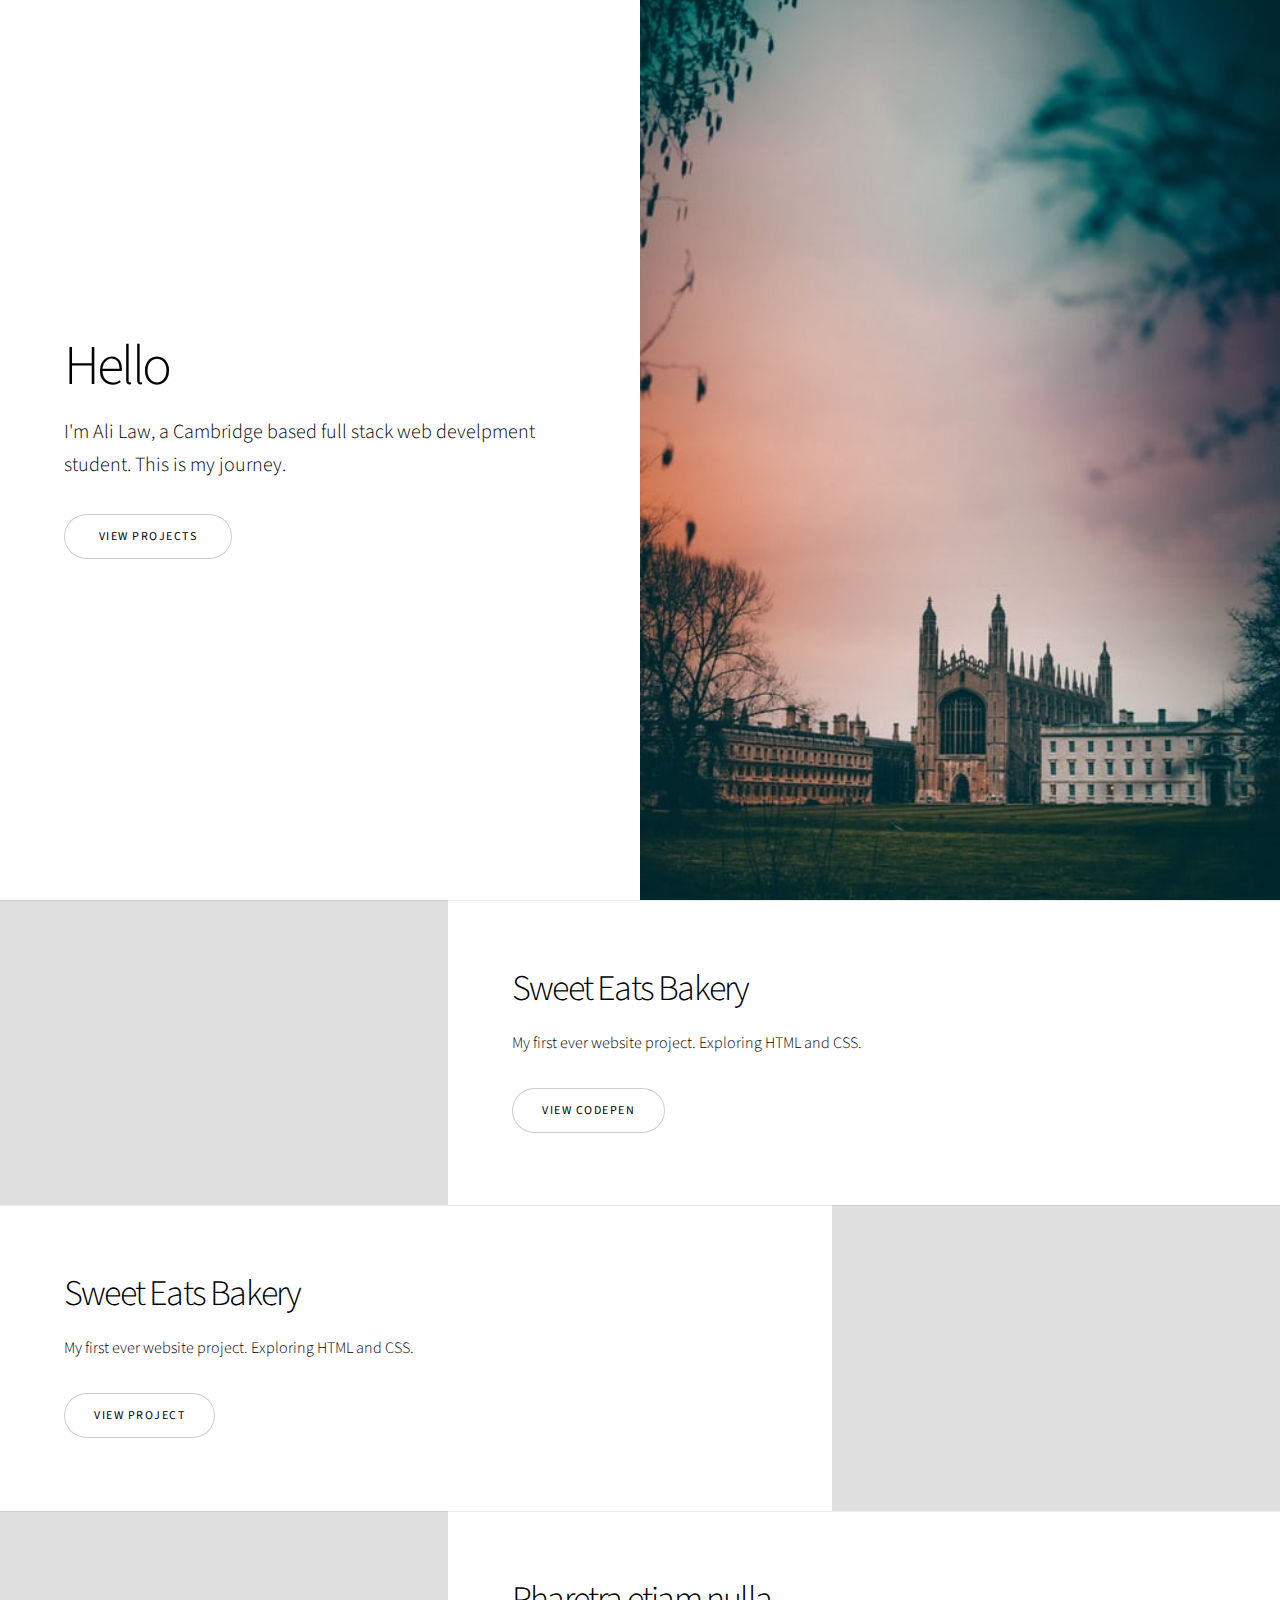
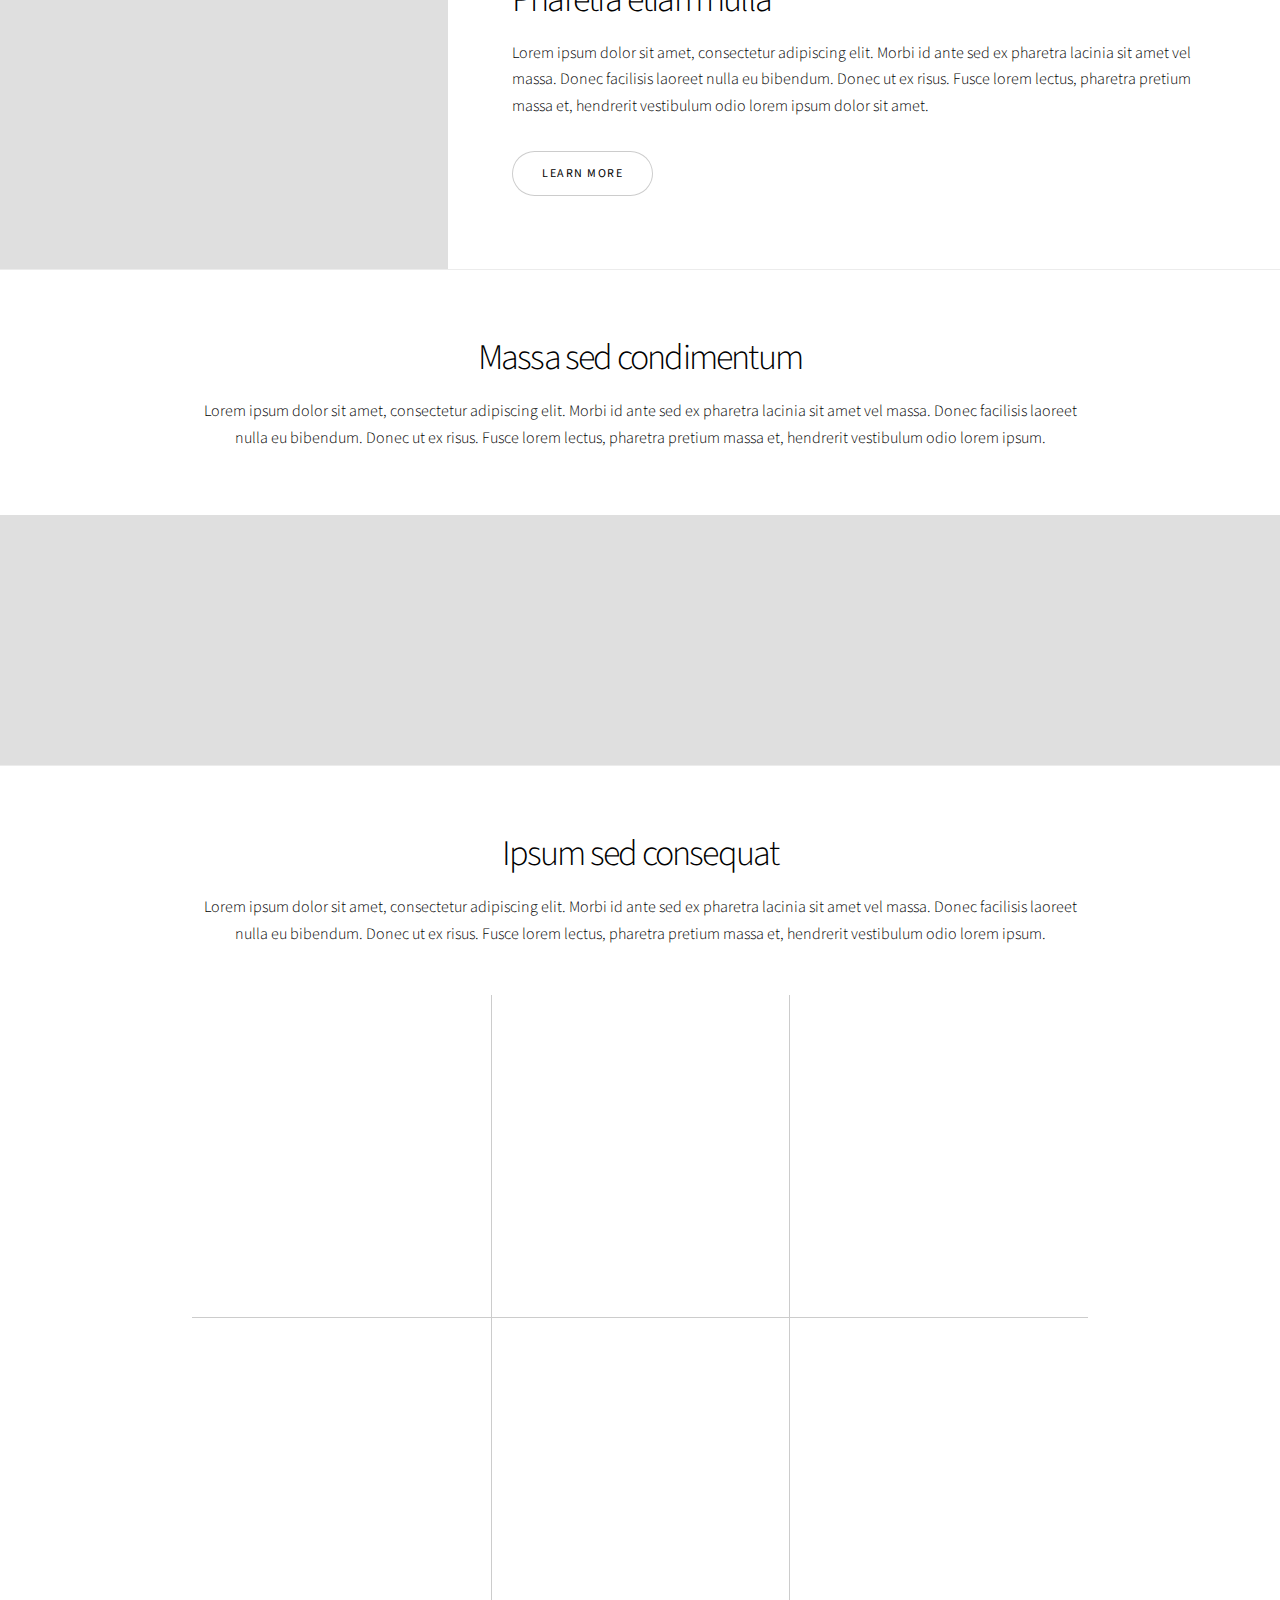
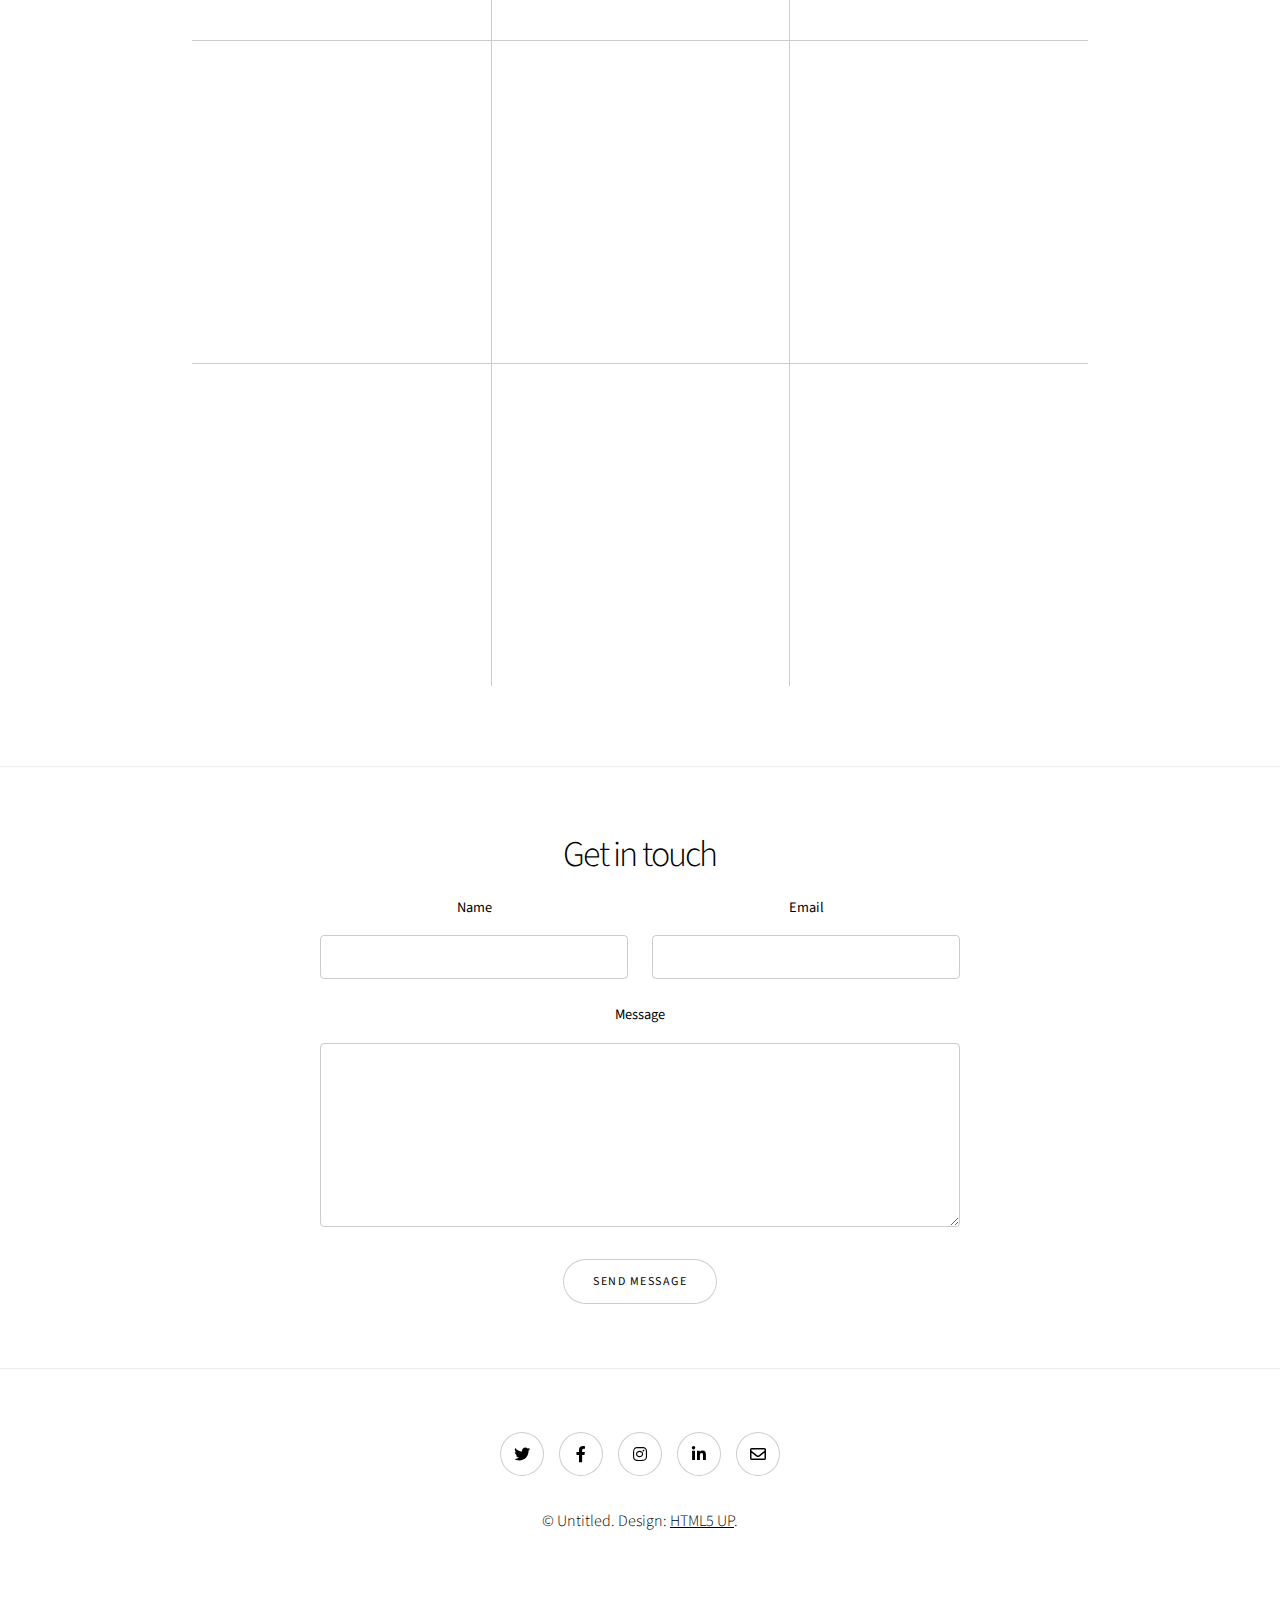
==== commit ae1850a6: "change template, add image" ====
--- a/portfolio/index.html
+++ b/portfolio/index.html
@@ -1,459 +1,352 @@
 <!DOCTYPE HTML>
 <!--
-	Strata by HTML5 UP
+	Story by HTML5 UP
 	html5up.net | @ajlkn
 	Free for personal and commercial use under the CCA 3.0 license (html5up.net/license)
 -->
 <html>
 	<head>
-		<title>Strata by HTML5 UP</title>
+		<title>Ali Law Portfolio</title>
 		<meta charset="utf-8" />
 		<meta name="viewport" content="width=device-width, initial-scale=1, user-scalable=no" />
 		<link rel="stylesheet" href="assets/css/main.css" />
+		<noscript><link rel="stylesheet" href="assets/css/noscript.css" /></noscript>
 	</head>
 	<body class="is-preload">
 
-		<!-- Header -->
-			<header id="header">
-				<div class="inner">
-					<a href="#" class="image avatar"><img src="images/avatar.jpg" alt="" /></a>
-					<h1><strong>I am Strata</strong>, a super simple<br />
-					responsive site template freebie<br />
-					crafted by <a href="http://html5up.net">HTML5 UP</a>.</h1>
-				</div>
-			</header>
-
-		<!-- Main -->
-			<div id="main">
+		<!-- Wrapper -->
+			<div id="wrapper" class="divided">
 
 				<!-- One -->
-					<section id="one">
-						<header class="major">
-							<h2>Ipsum lorem dolor aliquam ante commodo<br />
-							magna sed accumsan arcu neque.</h2>
-						</header>
-						<p>Accumsan orci faucibus id eu lorem semper. Eu ac iaculis ac nunc nisi lorem vulputate lorem neque cubilia ac in adipiscing in curae lobortis tortor primis integer massa adipiscing id nisi accumsan pellentesque commodo blandit enim arcu non at amet id arcu magna. Accumsan orci faucibus id eu lorem semper nunc nisi lorem vulputate lorem neque cubilia.</p>
-						<ul class="actions">
-							<li><a href="#" class="button">Learn More</a></li>
-						</ul>
+					<section class="banner style1 orient-left content-align-left image-position-right fullscreen onload-image-fade-in onload-content-fade-right">
+						<div class="content">
+							<h1>Hello</h1>
+							<p class="major">I'm Ali Law, a Cambridge based full stack web develpment student.  This is my journey. </p>
+							<ul class="actions stacked">
+								<li><a href="#first" class="button big wide smooth-scroll-middle">View projects</a></li>
+							</ul>
+						</div>
+						<div class="image">
+							<img src="images/KingsCollegeChapel.jpeg" alt="Image of Kings" />
+						</div>
 					</section>
 
 				<!-- Two -->
-					<section id="two">
-						<h2>Recent Work</h2>
-						<div class="row">
-							<article class="col-6 col-12-xsmall work-item">
-								<a href="images/fulls/01.jpg" class="image fit thumb"><img src="images/thumbs/01.jpg" alt="" /></a>
-								<h3>Magna sed consequat tempus</h3>
-								<p>Lorem ipsum dolor sit amet nisl sed nullam feugiat.</p>
-							</article>
-							<article class="col-6 col-12-xsmall work-item">
-								<a href="images/fulls/02.jpg" class="image fit thumb"><img src="images/thumbs/02.jpg" alt="" /></a>
-								<h3>Ultricies lacinia interdum</h3>
-								<p>Lorem ipsum dolor sit amet nisl sed nullam feugiat.</p>
-							</article>
-							<article class="col-6 col-12-xsmall work-item">
-								<a href="images/fulls/03.jpg" class="image fit thumb"><img src="images/thumbs/03.jpg" alt="" /></a>
-								<h3>Tortor metus commodo</h3>
-								<p>Lorem ipsum dolor sit amet nisl sed nullam feugiat.</p>
-							</article>
-							<article class="col-6 col-12-xsmall work-item">
-								<a href="images/fulls/04.jpg" class="image fit thumb"><img src="images/thumbs/04.jpg" alt="" /></a>
-								<h3>Quam neque phasellus</h3>
-								<p>Lorem ipsum dolor sit amet nisl sed nullam feugiat.</p>
-							</article>
-							<article class="col-6 col-12-xsmall work-item">
-								<a href="images/fulls/05.jpg" class="image fit thumb"><img src="images/thumbs/05.jpg" alt="" /></a>
-								<h3>Nunc enim commodo aliquet</h3>
-								<p>Lorem ipsum dolor sit amet nisl sed nullam feugiat.</p>
-							</article>
-							<article class="col-6 col-12-xsmall work-item">
-								<a href="images/fulls/06.jpg" class="image fit thumb"><img src="images/thumbs/06.jpg" alt="" /></a>
-								<h3>Risus ornare lacinia</h3>
-								<p>Lorem ipsum dolor sit amet nisl sed nullam feugiat.</p>
-							</article>
-						</div>
-						<ul class="actions">
-							<li><a href="#" class="button">Full Portfolio</a></li>
-						</ul>
+					<section class="spotlight style1 orient-right content-align-left image-position-center onscroll-image-fade-in" id="first">
+						<div class="content">
+							<h2>Sweet Eats Bakery</h2>
+							<p>My first ever website project.  Exploring HTML and CSS.</p>
+							<ul class="actions stacked">
+								<li><a href="https://codepen.io/Aliszl/pen/RwbzPKg" class="button">View Codepen</a></li>
+							</ul>
+						</div>
+						<div class="image">
+							<img src="images/sweetEatsBakery.png" alt="" />
+						</div>
 					</section>
 
 				<!-- Three -->
-					<section id="three">
-						<h2>Get In Touch</h2>
-						<p>Accumsan pellentesque commodo blandit enim arcu non at amet id arcu magna. Accumsan orci faucibus id eu lorem semper nunc nisi lorem vulputate lorem neque lorem ipsum dolor.</p>
-						<div class="row">
-							<div class="col-8 col-12-small">
-								<form method="post" action="#">
-									<div class="row gtr-uniform gtr-50">
-										<div class="col-6 col-12-xsmall"><input type="text" name="name" id="name" placeholder="Name" /></div>
-										<div class="col-6 col-12-xsmall"><input type="email" name="email" id="email" placeholder="Email" /></div>
-										<div class="col-12"><textarea name="message" id="message" placeholder="Message" rows="4"></textarea></div>
-									</div>
-								</form>
-								<ul class="actions">
-									<li><input type="submit" value="Send Message" /></li>
+					<section class="spotlight style1 orient-left content-align-left image-position-center onscroll-image-fade-in">
+						<div class="content">
+							<h2>Sweet Eats Bakery</h2>
+							<p>My first ever website project.  Exploring HTML and CSS.</p>
+							<ul class="actions stacked">
+								<li><a href="https://codepen.io/Aliszl/pen/RwbzPKg" class="button">View project</a></li>
+							</ul>
+						</div>
+						<div class="image">
+							<img src="images/spotlight02.jpg" alt="" />
+						</div>
+					</section>
+
+				<!-- Four -->
+					<section class="spotlight style1 orient-right content-align-left image-position-center onscroll-image-fade-in">
+						<div class="content">
+							<h2>Pharetra etiam nulla</h2>
+							<p>Lorem ipsum dolor sit amet, consectetur adipiscing elit. Morbi id ante sed ex pharetra lacinia sit amet vel massa. Donec facilisis laoreet nulla eu bibendum. Donec ut ex risus. Fusce lorem lectus, pharetra pretium massa et, hendrerit vestibulum odio lorem ipsum dolor sit amet.</p>
+							<ul class="actions stacked">
+								<li><a href="#" class="button">Learn More</a></li>
+							</ul>
+						</div>
+						<div class="image">
+							<img src="images/spotlight03.jpg" alt="" />
+						</div>
+					</section>
+
+				<!-- Five -->
+					<section class="wrapper style1 align-center">
+						<div class="inner">
+							<h2>Massa sed condimentum</h2>
+							<p>Lorem ipsum dolor sit amet, consectetur adipiscing elit. Morbi id ante sed ex pharetra lacinia sit amet vel massa. Donec facilisis laoreet nulla eu bibendum. Donec ut ex risus. Fusce lorem lectus, pharetra pretium massa et, hendrerit vestibulum odio lorem ipsum.</p>
+						</div>
+
+						<!-- Gallery -->
+							<div class="gallery style2 medium lightbox onscroll-fade-in">
+								<article>
+									<a href="images/gallery/fulls/01.jpg" class="image">
+										<img src="images/gallery/thumbs/01.jpg" alt="" />
+									</a>
+									<div class="caption">
+										<h3>Ipsum Dolor</h3>
+										<p>Lorem ipsum dolor amet, consectetur magna etiam elit. Etiam sed ultrices.</p>
+										<ul class="actions fixed">
+											<li><span class="button small">Details</span></li>
+										</ul>
+									</div>
+								</article>
+								<article>
+									<a href="images/gallery/fulls/02.jpg" class="image">
+										<img src="images/gallery/thumbs/02.jpg" alt="" />
+									</a>
+									<div class="caption">
+										<h3>Feugiat Lorem</h3>
+										<p>Lorem ipsum dolor amet, consectetur magna etiam elit. Etiam sed ultrices.</p>
+										<ul class="actions fixed">
+											<li><span class="button small">Details</span></li>
+										</ul>
+									</div>
+								</article>
+								<article>
+									<a href="images/gallery/fulls/03.jpg" class="image">
+										<img src="images/gallery/thumbs/03.jpg" alt="" />
+									</a>
+									<div class="caption">
+										<h3>Magna Amet</h3>
+										<p>Lorem ipsum dolor amet, consectetur magna etiam elit. Etiam sed ultrices.</p>
+										<ul class="actions fixed">
+											<li><span class="button small">Details</span></li>
+										</ul>
+									</div>
+								</article>
+								<article>
+									<a href="images/gallery/fulls/04.jpg" class="image">
+										<img src="images/gallery/thumbs/04.jpg" alt="" />
+									</a>
+									<div class="caption">
+										<h3>Sed Tempus</h3>
+										<p>Lorem ipsum dolor amet, consectetur magna etiam elit. Etiam sed ultrices.</p>
+										<ul class="actions fixed">
+											<li><span class="button small">Details</span></li>
+										</ul>
+									</div>
+								</article>
+								<article>
+									<a href="images/gallery/fulls/05.jpg" class="image">
+										<img src="images/gallery/thumbs/05.jpg" alt="" />
+									</a>
+									<div class="caption">
+										<h3>Ultrices Magna</h3>
+										<p>Lorem ipsum dolor amet, consectetur magna etiam elit. Etiam sed ultrices.</p>
+										<ul class="actions fixed">
+											<li><span class="button small">Details</span></li>
+										</ul>
+									</div>
+								</article>
+								<article>
+									<a href="images/gallery/fulls/06.jpg" class="image">
+										<img src="images/gallery/thumbs/06.jpg" alt="" />
+									</a>
+									<div class="caption">
+										<h3>Sed Tempus</h3>
+										<p>Lorem ipsum dolor amet, consectetur magna etiam elit. Etiam sed ultrices.</p>
+										<ul class="actions fixed">
+											<li><span class="button small">Details</span></li>
+										</ul>
+									</div>
+								</article>
+								<article>
+									<a href="images/gallery/fulls/07.jpg" class="image">
+										<img src="images/gallery/thumbs/07.jpg" alt="" />
+									</a>
+									<div class="caption">
+										<h3>Ipsum Lorem</h3>
+										<p>Lorem ipsum dolor amet, consectetur magna etiam elit. Etiam sed ultrices.</p>
+										<ul class="actions fixed">
+											<li><span class="button small">Details</span></li>
+										</ul>
+									</div>
+								</article>
+								<article>
+									<a href="images/gallery/fulls/08.jpg" class="image">
+										<img src="images/gallery/thumbs/08.jpg" alt="" />
+									</a>
+									<div class="caption">
+										<h3>Magna Risus</h3>
+										<p>Lorem ipsum dolor amet, consectetur magna etiam elit. Etiam sed ultrices.</p>
+										<ul class="actions fixed">
+											<li><span class="button small">Details</span></li>
+										</ul>
+									</div>
+								</article>
+								<article>
+									<a href="images/gallery/fulls/09.jpg" class="image">
+										<img src="images/gallery/thumbs/09.jpg" alt="" />
+									</a>
+									<div class="caption">
+										<h3>Tempus Dolor</h3>
+										<p>Lorem ipsum dolor amet, consectetur magna etiam elit. Etiam sed ultrices.</p>
+										<ul class="actions fixed">
+											<li><span class="button small">Details</span></li>
+										</ul>
+									</div>
+								</article>
+								<article>
+									<a href="images/gallery/fulls/10.jpg" class="image">
+										<img src="images/gallery/thumbs/10.jpg" alt="" />
+									</a>
+									<div class="caption">
+										<h3>Sed Etiam</h3>
+										<p>Lorem ipsum dolor amet, consectetur magna etiam elit. Etiam sed ultrices.</p>
+										<ul class="actions fixed">
+											<li><span class="button small">Details</span></li>
+										</ul>
+									</div>
+								</article>
+								<article>
+									<a href="images/gallery/fulls/11.jpg" class="image">
+										<img src="images/gallery/thumbs/11.jpg" alt="" />
+									</a>
+									<div class="caption">
+										<h3>Magna Lorem</h3>
+										<p>Lorem ipsum dolor amet, consectetur magna etiam elit. Etiam sed ultrices.</p>
+										<ul class="actions fixed">
+											<li><span class="button small">Details</span></li>
+										</ul>
+									</div>
+								</article>
+								<article>
+									<a href="images/gallery/fulls/12.jpg" class="image">
+										<img src="images/gallery/thumbs/12.jpg" alt="" />
+									</a>
+									<div class="caption">
+										<h3>Ipsum Dolor</h3>
+										<p>Lorem ipsum dolor amet, consectetur magna etiam elit. Etiam sed ultrices.</p>
+										<ul class="actions fixed">
+											<li><span class="button small">Details</span></li>
+										</ul>
+									</div>
+								</article>
+							</div>
+
+					</section>
+
+				<!-- Six -->
+					<section class="wrapper style1 align-center">
+						<div class="inner">
+							<h2>Ipsum sed consequat</h2>
+							<p>Lorem ipsum dolor sit amet, consectetur adipiscing elit. Morbi id ante sed ex pharetra lacinia sit amet vel massa. Donec facilisis laoreet nulla eu bibendum. Donec ut ex risus. Fusce lorem lectus, pharetra pretium massa et, hendrerit vestibulum odio lorem ipsum.</p>
+							<div class="items style1 medium onscroll-fade-in">
+								<section>
+									<span class="icon style2 major fa-gem"></span>
+									<h3>Lorem</h3>
+									<p>Lorem ipsum dolor sit amet, consectetur adipiscing elit. Morbi dui turpis, cursus eget orci amet aliquam congue semper. Etiam eget ultrices risus nec tempor elit.</p>
+								</section>
+								<section>
+									<span class="icon solid style2 major fa-save"></span>
+									<h3>Ipsum</h3>
+									<p>Lorem ipsum dolor sit amet, consectetur adipiscing elit. Morbi dui turpis, cursus eget orci amet aliquam congue semper. Etiam eget ultrices risus nec tempor elit.</p>
+								</section>
+								<section>
+									<span class="icon solid style2 major fa-chart-bar"></span>
+									<h3>Dolor</h3>
+									<p>Lorem ipsum dolor sit amet, consectetur adipiscing elit. Morbi dui turpis, cursus eget orci amet aliquam congue semper. Etiam eget ultrices risus nec tempor elit.</p>
+								</section>
+								<section>
+									<span class="icon solid style2 major fa-wifi"></span>
+									<h3>Amet</h3>
+									<p>Lorem ipsum dolor sit amet, consectetur adipiscing elit. Morbi dui turpis, cursus eget orci amet aliquam congue semper. Etiam eget ultrices risus nec tempor elit.</p>
+								</section>
+								<section>
+									<span class="icon solid style2 major fa-cog"></span>
+									<h3>Magna</h3>
+									<p>Lorem ipsum dolor sit amet, consectetur adipiscing elit. Morbi dui turpis, cursus eget orci amet aliquam congue semper. Etiam eget ultrices risus nec tempor elit.</p>
+								</section>
+								<section>
+									<span class="icon style2 major fa-paper-plane"></span>
+									<h3>Tempus</h3>
+									<p>Lorem ipsum dolor sit amet, consectetur adipiscing elit. Morbi dui turpis, cursus eget orci amet aliquam congue semper. Etiam eget ultrices risus nec tempor elit.</p>
+								</section>
+								<section>
+									<span class="icon solid style2 major fa-desktop"></span>
+									<h3>Aliquam</h3>
+									<p>Lorem ipsum dolor sit amet, consectetur adipiscing elit. Morbi dui turpis, cursus eget orci amet aliquam congue semper. Etiam eget ultrices risus nec tempor elit.</p>
+								</section>
+								<section>
+									<span class="icon solid style2 major fa-sync-alt"></span>
+									<h3>Elit</h3>
+									<p>Lorem ipsum dolor sit amet, consectetur adipiscing elit. Morbi dui turpis, cursus eget orci amet aliquam congue semper. Etiam eget ultrices risus nec tempor elit.</p>
+								</section>
+								<section>
+									<span class="icon solid style2 major fa-hashtag"></span>
+									<h3>Morbi</h3>
+									<p>Lorem ipsum dolor sit amet, consectetur adipiscing elit. Morbi dui turpis, cursus eget orci amet aliquam congue semper. Etiam eget ultrices risus nec tempor elit.</p>
+								</section>
+								<section>
+									<span class="icon solid style2 major fa-bolt"></span>
+									<h3>Turpis</h3>
+									<p>Lorem ipsum dolor sit amet, consectetur adipiscing elit. Morbi dui turpis, cursus eget orci amet aliquam congue semper. Etiam eget ultrices risus nec tempor elit.</p>
+								</section>
+								<section>
+									<span class="icon solid style2 major fa-envelope"></span>
+									<h3>Ultrices</h3>
+									<p>Lorem ipsum dolor sit amet, consectetur adipiscing elit. Morbi dui turpis, cursus eget orci amet aliquam congue semper. Etiam eget ultrices risus nec tempor elit.</p>
+								</section>
+								<section>
+									<span class="icon solid style2 major fa-leaf"></span>
+									<h3>Risus</h3>
+									<p>Lorem ipsum dolor sit amet, consectetur adipiscing elit. Morbi dui turpis, cursus eget orci amet aliquam congue semper. Etiam eget ultrices risus nec tempor elit.</p>
+								</section>
+							</div>
+						</div>
+					</section>
+
+				<!-- Seven -->
+					<section class="wrapper style1 align-center">
+						<div class="inner medium">
+							<h2>Get in touch</h2>
+							<form method="post" action="#">
+								<div class="fields">
+									<div class="field half">
+										<label for="name">Name</label>
+										<input type="text" name="name" id="name" value="" />
+									</div>
+									<div class="field half">
+										<label for="email">Email</label>
+										<input type="email" name="email" id="email" value="" />
+									</div>
+									<div class="field">
+										<label for="message">Message</label>
+										<textarea name="message" id="message" rows="6"></textarea>
+									</div>
+								</div>
+								<ul class="actions special">
+									<li><input type="submit" name="submit" id="submit" value="Send Message" /></li>
 								</ul>
-							</div>
-							<div class="col-4 col-12-small">
-								<ul class="labeled-icons">
-									<li>
-										<h3 class="icon solid fa-home"><span class="label">Address</span></h3>
-										1234 Somewhere Rd.<br />
-										Nashville, TN 00000<br />
-										United States
-									</li>
-									<li>
-										<h3 class="icon solid fa-mobile-alt"><span class="label">Phone</span></h3>
-										000-000-0000
-									</li>
-									<li>
-										<h3 class="icon solid fa-envelope"><span class="label">Email</span></h3>
-										<a href="#">hello@untitled.tld</a>
-									</li>
-								</ul>
-							</div>
-						</div>
-					</section>
-
-				<!-- Four -->
-				<!--
-					<section id="four">
-						<h2>Elements</h2>
-
-						<section>
-							<h4>Text</h4>
-							<p>This is <b>bold</b> and this is <strong>strong</strong>. This is <i>italic</i> and this is <em>emphasized</em>.
-							This is <sup>superscript</sup> text and this is <sub>subscript</sub> text.
-							This is <u>underlined</u> and this is code: <code>for (;;) { ... }</code>. Finally, <a href="#">this is a link</a>.</p>
-							<hr />
-							<header>
-								<h4>Heading with a Subtitle</h4>
-								<p>Lorem ipsum dolor sit amet nullam id egestas urna aliquam</p>
-							</header>
-							<p>Nunc lacinia ante nunc ac lobortis. Interdum adipiscing gravida odio porttitor sem non mi integer non faucibus ornare mi ut ante amet placerat aliquet. Volutpat eu sed ante lacinia sapien lorem accumsan varius montes viverra nibh in adipiscing blandit tempus accumsan.</p>
-							<header>
-								<h5>Heading with a Subtitle</h5>
-								<p>Lorem ipsum dolor sit amet nullam id egestas urna aliquam</p>
-							</header>
-							<p>Nunc lacinia ante nunc ac lobortis. Interdum adipiscing gravida odio porttitor sem non mi integer non faucibus ornare mi ut ante amet placerat aliquet. Volutpat eu sed ante lacinia sapien lorem accumsan varius montes viverra nibh in adipiscing blandit tempus accumsan.</p>
-							<hr />
-							<h2>Heading Level 2</h2>
-							<h3>Heading Level 3</h3>
-							<h4>Heading Level 4</h4>
-							<h5>Heading Level 5</h5>
-							<h6>Heading Level 6</h6>
-							<hr />
-							<h5>Blockquote</h5>
-							<blockquote>Fringilla nisl. Donec accumsan interdum nisi, quis tincidunt felis sagittis eget tempus euismod. Vestibulum ante ipsum primis in faucibus vestibulum. Blandit adipiscing eu felis iaculis volutpat ac adipiscing accumsan faucibus. Vestibulum ante ipsum primis in faucibus lorem ipsum dolor sit amet nullam adipiscing eu felis.</blockquote>
-							<h5>Preformatted</h5>
-							<pre><code>i = 0;
-
-while (!deck.isInOrder()) {
-print 'Iteration ' + i;
-deck.shuffle();
-i++;
-}
-
-print 'It took ' + i + ' iterations to sort the deck.';</code></pre>
-						</section>
-
-						<section>
-							<h4>Lists</h4>
-							<div class="row">
-								<div class="col-6 col-12-xsmall">
-									<h5>Unordered</h5>
-									<ul>
-										<li>Dolor pulvinar etiam magna etiam.</li>
-										<li>Sagittis adipiscing lorem eleifend.</li>
-										<li>Felis enim feugiat dolore viverra.</li>
-									</ul>
-									<h5>Alternate</h5>
-									<ul class="alt">
-										<li>Dolor pulvinar etiam magna etiam.</li>
-										<li>Sagittis adipiscing lorem eleifend.</li>
-										<li>Felis enim feugiat dolore viverra.</li>
-									</ul>
-								</div>
-								<div class="col-6 col-12-xsmall">
-									<h5>Ordered</h5>
-									<ol>
-										<li>Dolor pulvinar etiam magna etiam.</li>
-										<li>Etiam vel felis at lorem sed viverra.</li>
-										<li>Felis enim feugiat dolore viverra.</li>
-										<li>Dolor pulvinar etiam magna etiam.</li>
-										<li>Etiam vel felis at lorem sed viverra.</li>
-										<li>Felis enim feugiat dolore viverra.</li>
-									</ol>
-									<h5>Icons</h5>
-									<ul class="icons">
-										<li><a href="#" class="icon brands fa-twitter"><span class="label">Twitter</span></a></li>
-										<li><a href="#" class="icon brands fa-facebook-f"><span class="label">Facebook</span></a></li>
-										<li><a href="#" class="icon brands fa-instagram"><span class="label">Instagram</span></a></li>
-										<li><a href="#" class="icon brands fa-github"><span class="label">Github</span></a></li>
-										<li><a href="#" class="icon brands fa-dribbble"><span class="label">Dribbble</span></a></li>
-										<li><a href="#" class="icon brands fa-tumblr"><span class="label">Tumblr</span></a></li>
-									</ul>
-								</div>
-							</div>
-							<h5>Actions</h5>
-							<ul class="actions">
-								<li><a href="#" class="button primary">Default</a></li>
-								<li><a href="#" class="button">Default</a></li>
-							</ul>
-							<ul class="actions small">
-								<li><a href="#" class="button primary small">Small</a></li>
-								<li><a href="#" class="button small">Small</a></li>
-							</ul>
-							<div class="row">
-								<div class="col-6 col-12-small">
-									<ul class="actions stacked">
-										<li><a href="#" class="button primary">Default</a></li>
-										<li><a href="#" class="button">Default</a></li>
-									</ul>
-								</div>
-								<div class="col-6 col-12-small">
-									<ul class="actions stacked">
-										<li><a href="#" class="button primary small">Small</a></li>
-										<li><a href="#" class="button small">Small</a></li>
-									</ul>
-								</div>
-								<div class="col-6 col-12-small">
-									<ul class="actions stacked">
-										<li><a href="#" class="button primary fit">Default</a></li>
-										<li><a href="#" class="button fit">Default</a></li>
-									</ul>
-								</div>
-								<div class="col-6 col-12-small">
-									<ul class="actions stacked">
-										<li><a href="#" class="button primary small fit">Small</a></li>
-										<li><a href="#" class="button small fit">Small</a></li>
-									</ul>
-								</div>
-							</div>
-						</section>
-
-						<section>
-							<h4>Table</h4>
-							<h5>Default</h5>
-							<div class="table-wrapper">
-								<table>
-									<thead>
-										<tr>
-											<th>Name</th>
-											<th>Description</th>
-											<th>Price</th>
-										</tr>
-									</thead>
-									<tbody>
-										<tr>
-											<td>Item One</td>
-											<td>Ante turpis integer aliquet porttitor.</td>
-											<td>29.99</td>
-										</tr>
-										<tr>
-											<td>Item Two</td>
-											<td>Vis ac commodo adipiscing arcu aliquet.</td>
-											<td>19.99</td>
-										</tr>
-										<tr>
-											<td>Item Three</td>
-											<td> Morbi faucibus arcu accumsan lorem.</td>
-											<td>29.99</td>
-										</tr>
-										<tr>
-											<td>Item Four</td>
-											<td>Vitae integer tempus condimentum.</td>
-											<td>19.99</td>
-										</tr>
-										<tr>
-											<td>Item Five</td>
-											<td>Ante turpis integer aliquet porttitor.</td>
-											<td>29.99</td>
-										</tr>
-									</tbody>
-									<tfoot>
-										<tr>
-											<td colspan="2"></td>
-											<td>100.00</td>
-										</tr>
-									</tfoot>
-								</table>
-							</div>
-
-							<h5>Alternate</h5>
-							<div class="table-wrapper">
-								<table class="alt">
-									<thead>
-										<tr>
-											<th>Name</th>
-											<th>Description</th>
-											<th>Price</th>
-										</tr>
-									</thead>
-									<tbody>
-										<tr>
-											<td>Item One</td>
-											<td>Ante turpis integer aliquet porttitor.</td>
-											<td>29.99</td>
-										</tr>
-										<tr>
-											<td>Item Two</td>
-											<td>Vis ac commodo adipiscing arcu aliquet.</td>
-											<td>19.99</td>
-										</tr>
-										<tr>
-											<td>Item Three</td>
-											<td> Morbi faucibus arcu accumsan lorem.</td>
-											<td>29.99</td>
-										</tr>
-										<tr>
-											<td>Item Four</td>
-											<td>Vitae integer tempus condimentum.</td>
-											<td>19.99</td>
-										</tr>
-										<tr>
-											<td>Item Five</td>
-											<td>Ante turpis integer aliquet porttitor.</td>
-											<td>29.99</td>
-										</tr>
-									</tbody>
-									<tfoot>
-										<tr>
-											<td colspan="2"></td>
-											<td>100.00</td>
-										</tr>
-									</tfoot>
-								</table>
-							</div>
-						</section>
-
-						<section>
-							<h4>Buttons</h4>
-							<ul class="actions">
-								<li><a href="#" class="button primary">Primary</a></li>
-								<li><a href="#" class="button">Default</a></li>
-							</ul>
-							<ul class="actions">
-								<li><a href="#" class="button large">Large</a></li>
-								<li><a href="#" class="button">Default</a></li>
-								<li><a href="#" class="button small">Small</a></li>
-							</ul>
-							<ul class="actions fit">
-								<li><a href="#" class="button primary fit">Fit</a></li>
-								<li><a href="#" class="button fit">Fit</a></li>
-							</ul>
-							<ul class="actions fit small">
-								<li><a href="#" class="button primary fit small">Fit + Small</a></li>
-								<li><a href="#" class="button fit small">Fit + Small</a></li>
-							</ul>
-							<ul class="actions">
-								<li><a href="#" class="button primary icon solid fa-download">Icon</a></li>
-								<li><a href="#" class="button icon solid fa-download">Icon</a></li>
-							</ul>
-							<ul class="actions">
-								<li><span class="button primary disabled">Primary</span></li>
-								<li><span class="button disabled">Default</span></li>
-							</ul>
-						</section>
-
-						<section>
-							<h4>Form</h4>
-							<form method="post" action="#">
-								<div class="row gtr-uniform gtr-50">
-									<div class="col-6 col-12-xsmall">
-										<input type="text" name="demo-name" id="demo-name" value="" placeholder="Name" />
-									</div>
-									<div class="col-6 col-12-xsmall">
-										<input type="email" name="demo-email" id="demo-email" value="" placeholder="Email" />
-									</div>
-									<div class="col-12">
-										<select name="demo-category" id="demo-category">
-											<option value="">- Category -</option>
-											<option value="1">Manufacturing</option>
-											<option value="1">Shipping</option>
-											<option value="1">Administration</option>
-											<option value="1">Human Resources</option>
-										</select>
-									</div>
-									<div class="col-4 col-12-small">
-										<input type="radio" id="demo-priority-low" name="demo-priority" checked>
-										<label for="demo-priority-low">Low Priority</label>
-									</div>
-									<div class="col-4 col-12-small">
-										<input type="radio" id="demo-priority-normal" name="demo-priority">
-										<label for="demo-priority-normal">Normal Priority</label>
-									</div>
-									<div class="col-4 col-12-small">
-										<input type="radio" id="demo-priority-high" name="demo-priority">
-										<label for="demo-priority-high">High Priority</label>
-									</div>
-									<div class="col-6 col-12-small">
-										<input type="checkbox" id="demo-copy" name="demo-copy">
-										<label for="demo-copy">Email me a copy of this message</label>
-									</div>
-									<div class="col-6 col-12-small">
-										<input type="checkbox" id="demo-human" name="demo-human" checked>
-										<label for="demo-human">I am a human and not a robot</label>
-									</div>
-									<div class="col-12">
-										<textarea name="demo-message" id="demo-message" placeholder="Enter your message" rows="6"></textarea>
-									</div>
-									<div class="col-12">
-										<ul class="actions">
-											<li><input type="submit" value="Send Message" class="primary" /></li>
-											<li><input type="reset" value="Reset" /></li>
-										</ul>
-									</div>
-								</div>
 							</form>
-						</section>
-
-						<section>
-							<h4>Image</h4>
-							<h5>Fit</h5>
-							<div class="box alt">
-								<div class="row gtr-50 gtr-uniform">
-									<div class="col-12"><span class="image fit"><img src="images/fulls/05.jpg" alt="" /></span></div>
-									<div class="col-4"><span class="image fit"><img src="images/thumbs/01.jpg" alt="" /></span></div>
-									<div class="col-4"><span class="image fit"><img src="images/thumbs/02.jpg" alt="" /></span></div>
-									<div class="col-4"><span class="image fit"><img src="images/thumbs/03.jpg" alt="" /></span></div>
-									<div class="col-4"><span class="image fit"><img src="images/thumbs/04.jpg" alt="" /></span></div>
-									<div class="col-4"><span class="image fit"><img src="images/thumbs/05.jpg" alt="" /></span></div>
-									<div class="col-4"><span class="image fit"><img src="images/thumbs/06.jpg" alt="" /></span></div>
-									<div class="col-4"><span class="image fit"><img src="images/thumbs/03.jpg" alt="" /></span></div>
-									<div class="col-4"><span class="image fit"><img src="images/thumbs/02.jpg" alt="" /></span></div>
-									<div class="col-4"><span class="image fit"><img src="images/thumbs/01.jpg" alt="" /></span></div>
-								</div>
-							</div>
-							<h5>Left &amp; Right</h5>
-							<p><span class="image left"><img src="images/avatar.jpg" alt="" /></span>Fringilla nisl. Donec accumsan interdum nisi, quis tincidunt felis sagittis eget. tempus euismod. Vestibulum ante ipsum primis in faucibus vestibulum. Blandit adipiscing eu felis iaculis volutpat ac adipiscing accumsan eu faucibus. Integer ac pellentesque praesent tincidunt felis sagittis eget. tempus euismod. Vestibulum ante ipsum primis in faucibus vestibulum. Blandit adipiscing eu felis iaculis volutpat ac adipiscing accumsan eu faucibus. Integer ac pellentesque praesent. Donec accumsan interdum nisi, quis tincidunt felis sagittis eget. tempus euismod. Vestibulum ante ipsum primis in faucibus vestibulum. Blandit adipiscing eu felis iaculis volutpat ac adipiscing accumsan eu faucibus. Integer ac pellentesque praesent tincidunt felis sagittis eget. tempus euismod. Vestibulum ante ipsum primis in faucibus vestibulum. Blandit adipiscing eu felis iaculis volutpat ac adipiscing accumsan eu faucibus. Integer ac pellentesque praesent.</p>
-							<p><span class="image right"><img src="images/avatar.jpg" alt="" /></span>Fringilla nisl. Donec accumsan interdum nisi, quis tincidunt felis sagittis eget. tempus euismod. Vestibulum ante ipsum primis in faucibus vestibulum. Blandit adipiscing eu felis iaculis volutpat ac adipiscing accumsan eu faucibus. Integer ac pellentesque praesent tincidunt felis sagittis eget. tempus euismod. Vestibulum ante ipsum primis in faucibus vestibulum. Blandit adipiscing eu felis iaculis volutpat ac adipiscing accumsan eu faucibus. Integer ac pellentesque praesent. Donec accumsan interdum nisi, quis tincidunt felis sagittis eget. tempus euismod. Vestibulum ante ipsum primis in faucibus vestibulum. Blandit adipiscing eu felis iaculis volutpat ac adipiscing accumsan eu faucibus. Integer ac pellentesque praesent tincidunt felis sagittis eget. tempus euismod. Vestibulum ante ipsum primis in faucibus vestibulum. Blandit adipiscing eu felis iaculis volutpat ac adipiscing accumsan eu faucibus. Integer ac pellentesque praesent.</p>
-						</section>
-
-					</section>
-				-->
+
+						</div>
+					</section>
+
+				<!-- Footer -->
+					<footer class="wrapper style1 align-center">
+						<div class="inner">
+							<ul class="icons">
+								<li><a href="#" class="icon brands style2 fa-twitter"><span class="label">Twitter</span></a></li>
+								<li><a href="#" class="icon brands style2 fa-facebook-f"><span class="label">Facebook</span></a></li>
+								<li><a href="#" class="icon brands style2 fa-instagram"><span class="label">Instagram</span></a></li>
+								<li><a href="#" class="icon brands style2 fa-linkedin-in"><span class="label">LinkedIn</span></a></li>
+								<li><a href="#" class="icon style2 fa-envelope"><span class="label">Email</span></a></li>
+							</ul>
+							<p>&copy; Untitled. Design: <a href="https://html5up.net">HTML5 UP</a>.</p>
+						</div>
+					</footer>
 
 			</div>
-
-		<!-- Footer -->
-			<footer id="footer">
-				<div class="inner">
-					<ul class="icons">
-						<li><a href="#" class="icon brands fa-twitter"><span class="label">Twitter</span></a></li>
-						<li><a href="#" class="icon brands fa-github"><span class="label">Github</span></a></li>
-						<li><a href="#" class="icon brands fa-dribbble"><span class="label">Dribbble</span></a></li>
-						<li><a href="#" class="icon solid fa-envelope"><span class="label">Email</span></a></li>
-					</ul>
-					<ul class="copyright">
-						<li>&copy; Untitled</li><li>Design: <a href="http://html5up.net">HTML5 UP</a></li>
-					</ul>
-				</div>
-			</footer>
 
 		<!-- Scripts -->
 			<script src="assets/js/jquery.min.js"></script>
-			<script src="assets/js/jquery.poptrox.min.js"></script>
+			<script src="assets/js/jquery.scrollex.min.js"></script>
+			<script src="assets/js/jquery.scrolly.min.js"></script>
 			<script src="assets/js/browser.min.js"></script>
 			<script src="assets/js/breakpoints.min.js"></script>
 			<script src="assets/js/util.js"></script>
--- a/portfolio/assets/css/main.css
+++ b/portfolio/assets/css/main.css
@@ -1,10 +1,10 @@
-@import url("fontawesome-all.min.css");
-@import url("https://fonts.googleapis.com/css?family=Source+Sans+Pro:400,400italic");
-
-/*
-	Strata by HTML5 UP
-	html5up.net | @ajlkn
-	Free for personal and commercial use under the CCA 3.0 license (html5up.net/license)
+@import url(fontawesome-all.min.css);
+@import url("https://fonts.googleapis.com/css?family=Source+Sans+Pro:300,300i,400,400i");
+
+/*
+	Story by HTML5 UP
+	html5up.net | @ajlkn
+	Free for personal and commercial use under the CCA 3.0 license (html5up.net/license)
 */
 
 html, body, div, span, applet, object,
@@ -74,6 +74,22 @@
 
 /* Basic */
 
+	@-ms-viewport {
+		width: device-width;
+	}
+
+	body {
+		-ms-overflow-style: scrollbar;
+	}
+
+	@media screen and (max-width: 480px) {
+
+		html, body {
+			min-width: 320px;
+		}
+
+	}
+
 	html {
 		box-sizing: border-box;
 	}
@@ -83,7 +99,7 @@
 	}
 
 	body {
-		background: #fff;
+		background: #ffffff;
 	}
 
 		body.is-preload *, body.is-preload *:before, body.is-preload *:after {
@@ -97,32 +113,69 @@
 			transition: none !important;
 		}
 
+/* Type */
+
+	html {
+		font-size: 18pt;
+	}
+
+		@media screen and (max-width: 1680px) {
+
+			html {
+				font-size: 14pt;
+			}
+
+		}
+
+		@media screen and (max-width: 1280px) {
+
+			html {
+				font-size: 12pt;
+			}
+
+		}
+
+		@media screen and (max-width: 736px) {
+
+			html {
+				font-size: 11pt;
+			}
+
+		}
+
+		@media screen and (max-width: 360px) {
+
+			html {
+				font-size: 10pt;
+			}
+
+		}
+
+	body {
+		background-color: #ffffff;
+		color: #000000;
+	}
+
 	body, input, select, textarea {
-		color: #a2a2a2;
 		font-family: "Source Sans Pro", Helvetica, sans-serif;
-		font-size: 16pt;
-		font-weight: 400;
-		line-height: 1.75em;
+		font-size: 1rem;
+		font-weight: 300;
+		line-height: 1.65;
 	}
 
 	a {
-		-moz-transition: color 0.2s ease-in-out, border-color 0.2s ease-in-out;
-		-webkit-transition: color 0.2s ease-in-out, border-color 0.2s ease-in-out;
-		-ms-transition: color 0.2s ease-in-out, border-color 0.2s ease-in-out;
-		transition: color 0.2s ease-in-out, border-color 0.2s ease-in-out;
-		border-bottom: dotted 1px;
-		color: #49bf9d;
-		text-decoration: none;
+		-moz-transition: color 0.2s ease-in-out;
+		-webkit-transition: color 0.2s ease-in-out;
+		-ms-transition: color 0.2s ease-in-out;
+		transition: color 0.2s ease-in-out;
+		text-decoration: underline;
 	}
 
 		a:hover {
-			border-bottom-color: transparent;
-			color: #49bf9d !important;
 			text-decoration: none;
 		}
 
 	strong, b {
-		color: #787878;
 		font-weight: 400;
 	}
 
@@ -131,14 +184,18 @@
 	}
 
 	p {
-		margin: 0 0 2em 0;
-	}
+		margin: 0 0 2rem 0;
+	}
+
+		p.major {
+			font-size: 1.25rem;
+		}
 
 	h1, h2, h3, h4, h5, h6 {
-		color: #787878;
-		font-weight: 400;
-		line-height: 1em;
-		margin: 0 0 1em 0;
+		font-weight: 300;
+		line-height: 1.375;
+		letter-spacing: -0.05em;
+		margin: 0 0 1rem 0;
 	}
 
 		h1 a, h2 a, h3 a, h4 a, h5 a, h6 a {
@@ -147,86 +204,79 @@
 		}
 
 	h1 {
-		font-size: 2em;
-		line-height: 1.5em;
+		font-size: 3.5rem;
+		line-height: 1.2;
 	}
 
 	h2 {
-		font-size: 1.5em;
-		line-height: 1.5em;
+		font-size: 2.25rem;
 	}
 
 	h3 {
-		font-size: 1.25em;
-		line-height: 1.5em;
+		font-size: 1.5rem;
 	}
 
 	h4 {
-		font-size: 1.1em;
-		line-height: 1.5em;
+		font-size: 1.1rem;
 	}
 
 	h5 {
-		font-size: 0.9em;
-		line-height: 1.5em;
+		font-size: 0.9rem;
 	}
 
 	h6 {
-		font-size: 0.7em;
-		line-height: 1.5em;
+		font-size: 0.7rem;
 	}
 
 	sub {
-		font-size: 0.8em;
+		font-size: 0.8rem;
 		position: relative;
-		top: 0.5em;
+		top: 0.5rem;
 	}
 
 	sup {
-		font-size: 0.8em;
+		font-size: 0.8rem;
 		position: relative;
-		top: -0.5em;
-	}
-
-	hr {
-		border: 0;
-		border-bottom: solid 2px #efefef;
-		margin: 2em 0;
-	}
-
-		hr.major {
-			margin: 3em 0;
-		}
+		top: -0.5rem;
+	}
 
 	blockquote {
-		border-left: solid 6px #efefef;
+		border-left: solid 4px;
 		font-style: italic;
-		margin: 0 0 2em 0;
-		padding: 0.5em 0 0.5em 1.5em;
+		margin: 0 0 2rem 0;
+		padding: 0.5rem 0 0.5rem 2rem;
 	}
 
 	code {
-		background: #f7f7f7;
-		border-radius: 0.35em;
-		border: solid 2px #efefef;
+		border-radius: 4px;
 		font-family: "Courier New", monospace;
 		font-size: 0.9em;
-		margin: 0 0.25em;
-		padding: 0.25em 0.65em;
+		margin: 0 0.25rem;
+		padding: 0.25rem 0.325rem;
 	}
 
 	pre {
 		-webkit-overflow-scrolling: touch;
 		font-family: "Courier New", monospace;
 		font-size: 0.9em;
-		margin: 0 0 2em 0;
+		margin: 0 0 2rem 0;
 	}
 
 		pre code {
 			display: block;
-			line-height: 1.75em;
-			padding: 1em 1.5em;
+			line-height: 1.5;
+			padding: 0.75rem 1rem;
 			overflow-x: auto;
+		}
+
+	hr {
+		border: 0;
+		border-bottom: solid 1px;
+		margin: 2.5rem 0;
+	}
+
+		hr.major {
+			margin: 3.5rem 0;
 		}
 
 	.align-left {
@@ -241,54 +291,62 @@
 		text-align: right;
 	}
 
-/* Container */
-
-	.container {
-		margin: 0 auto;
-		max-width: calc(100% - 4em);
-		width: 100%;
-	}
-
-		.container.xsmall {
-			width: 25%;
-		}
-
-		.container.small {
-			width: 50%;
-		}
-
-		.container.medium {
-			width: 75%;
-		}
-
-		.container.large {
-			width: 125%;
-		}
-
-		.container.xlarge {
-			width: 150%;
-		}
-
-		.container.max {
-			width: 100%;
-		}
-
-		@media screen and (max-width: 980px) {
-
-			.container {
-				width: 100% !important;
-				max-width: 100% !important;
-			}
-
-		}
-
-		@media screen and (max-width: 480px) {
-
-			.container {
-				max-width: calc(100% - 3em);
-			}
-
-		}
+	@media screen and (max-width: 736px) {
+
+		p.major {
+			font-size: 1.1rem;
+		}
+
+		h1 {
+			font-size: 2.5rem;
+		}
+
+		h2 {
+			font-size: 2rem;
+		}
+
+		h3 {
+			font-size: 1.25rem;
+		}
+
+		h4 {
+			font-size: 1rem;
+		}
+
+	}
+
+	input, select, textarea {
+		color: #000000;
+	}
+
+	a {
+		color: #000000;
+	}
+
+		a:hover {
+			color: #47D3E5;
+		}
+
+	strong, b {
+		color: #000000;
+	}
+
+	h1, h2, h3, h4, h5, h6 {
+		color: #000000;
+	}
+
+	blockquote {
+		border-left-color: rgba(0, 0, 0, 0.2);
+	}
+
+	code {
+		background: rgba(0, 0, 0, 0.05);
+		border-color: rgba(0, 0, 0, 0.2);
+	}
+
+	hr {
+		border-bottom-color: rgba(0, 0, 0, 0.2);
+	}
 
 /* Row */
 
@@ -433,107 +491,107 @@
 
 		.row.gtr-0 {
 			margin-top: 0;
-			margin-left: 0em;
+			margin-left: 0rem;
 		}
 
 			.row.gtr-0 > * {
-				padding: 0 0 0 0em;
+				padding: 0 0 0 0rem;
 			}
 
 			.row.gtr-0.gtr-uniform {
-				margin-top: 0em;
+				margin-top: 0rem;
 			}
 
 				.row.gtr-0.gtr-uniform > * {
-					padding-top: 0em;
+					padding-top: 0rem;
 				}
 
 		.row.gtr-25 {
 			margin-top: 0;
-			margin-left: -0.625em;
+			margin-left: -0.5rem;
 		}
 
 			.row.gtr-25 > * {
-				padding: 0 0 0 0.625em;
+				padding: 0 0 0 0.5rem;
 			}
 
 			.row.gtr-25.gtr-uniform {
-				margin-top: -0.625em;
+				margin-top: -0.5rem;
 			}
 
 				.row.gtr-25.gtr-uniform > * {
-					padding-top: 0.625em;
+					padding-top: 0.5rem;
 				}
 
 		.row.gtr-50 {
 			margin-top: 0;
-			margin-left: -1.25em;
+			margin-left: -1rem;
 		}
 
 			.row.gtr-50 > * {
-				padding: 0 0 0 1.25em;
+				padding: 0 0 0 1rem;
 			}
 
 			.row.gtr-50.gtr-uniform {
-				margin-top: -1.25em;
+				margin-top: -1rem;
 			}
 
 				.row.gtr-50.gtr-uniform > * {
-					padding-top: 1.25em;
+					padding-top: 1rem;
 				}
 
 		.row {
 			margin-top: 0;
-			margin-left: -2.5em;
+			margin-left: -2rem;
 		}
 
 			.row > * {
-				padding: 0 0 0 2.5em;
+				padding: 0 0 0 2rem;
 			}
 
 			.row.gtr-uniform {
-				margin-top: -2.5em;
+				margin-top: -2rem;
 			}
 
 				.row.gtr-uniform > * {
-					padding-top: 2.5em;
+					padding-top: 2rem;
 				}
 
 		.row.gtr-150 {
 			margin-top: 0;
-			margin-left: -3.75em;
+			margin-left: -3rem;
 		}
 
 			.row.gtr-150 > * {
-				padding: 0 0 0 3.75em;
+				padding: 0 0 0 3rem;
 			}
 
 			.row.gtr-150.gtr-uniform {
-				margin-top: -3.75em;
+				margin-top: -3rem;
 			}
 
 				.row.gtr-150.gtr-uniform > * {
-					padding-top: 3.75em;
+					padding-top: 3rem;
 				}
 
 		.row.gtr-200 {
 			margin-top: 0;
-			margin-left: -5em;
+			margin-left: -4rem;
 		}
 
 			.row.gtr-200 > * {
-				padding: 0 0 0 5em;
+				padding: 0 0 0 4rem;
 			}
 
 			.row.gtr-200.gtr-uniform {
-				margin-top: -5em;
+				margin-top: -4rem;
 			}
 
 				.row.gtr-200.gtr-uniform > * {
-					padding-top: 5em;
-				}
-
-		@media screen and (max-width: 1800px) {
+					padding-top: 4rem;
+				}
+
+		@media screen and (max-width: 1680px) {
 
 			.row {
 				display: flex;
@@ -676,104 +734,104 @@
 
 				.row.gtr-0 {
 					margin-top: 0;
-					margin-left: 0em;
+					margin-left: 0rem;
 				}
 
 					.row.gtr-0 > * {
-						padding: 0 0 0 0em;
+						padding: 0 0 0 0rem;
 					}
 
 					.row.gtr-0.gtr-uniform {
-						margin-top: 0em;
+						margin-top: 0rem;
 					}
 
 						.row.gtr-0.gtr-uniform > * {
-							padding-top: 0em;
+							padding-top: 0rem;
 						}
 
 				.row.gtr-25 {
 					margin-top: 0;
-					margin-left: -0.625em;
+					margin-left: -0.5rem;
 				}
 
 					.row.gtr-25 > * {
-						padding: 0 0 0 0.625em;
+						padding: 0 0 0 0.5rem;
 					}
 
 					.row.gtr-25.gtr-uniform {
-						margin-top: -0.625em;
+						margin-top: -0.5rem;
 					}
 
 						.row.gtr-25.gtr-uniform > * {
-							padding-top: 0.625em;
+							padding-top: 0.5rem;
 						}
 
 				.row.gtr-50 {
 					margin-top: 0;
-					margin-left: -1.25em;
+					margin-left: -1rem;
 				}
 
 					.row.gtr-50 > * {
-						padding: 0 0 0 1.25em;
+						padding: 0 0 0 1rem;
 					}
 
 					.row.gtr-50.gtr-uniform {
-						margin-top: -1.25em;
+						margin-top: -1rem;
 					}
 
 						.row.gtr-50.gtr-uniform > * {
-							padding-top: 1.25em;
+							padding-top: 1rem;
 						}
 
 				.row {
 					margin-top: 0;
-					margin-left: -2.5em;
+					margin-left: -2rem;
 				}
 
 					.row > * {
-						padding: 0 0 0 2.5em;
+						padding: 0 0 0 2rem;
 					}
 
 					.row.gtr-uniform {
-						margin-top: -2.5em;
+						margin-top: -2rem;
 					}
 
 						.row.gtr-uniform > * {
-							padding-top: 2.5em;
+							padding-top: 2rem;
 						}
 
 				.row.gtr-150 {
 					margin-top: 0;
-					margin-left: -3.75em;
+					margin-left: -3rem;
 				}
 
 					.row.gtr-150 > * {
-						padding: 0 0 0 3.75em;
+						padding: 0 0 0 3rem;
 					}
 
 					.row.gtr-150.gtr-uniform {
-						margin-top: -3.75em;
+						margin-top: -3rem;
 					}
 
 						.row.gtr-150.gtr-uniform > * {
-							padding-top: 3.75em;
+							padding-top: 3rem;
 						}
 
 				.row.gtr-200 {
 					margin-top: 0;
-					margin-left: -5em;
+					margin-left: -4rem;
 				}
 
 					.row.gtr-200 > * {
-						padding: 0 0 0 5em;
+						padding: 0 0 0 4rem;
 					}
 
 					.row.gtr-200.gtr-uniform {
-						margin-top: -5em;
+						margin-top: -4rem;
 					}
 
 						.row.gtr-200.gtr-uniform > * {
-							padding-top: 5em;
+							padding-top: 4rem;
 						}
 
 		}
@@ -921,104 +979,104 @@
 
 				.row.gtr-0 {
 					margin-top: 0;
-					margin-left: 0em;
+					margin-left: 0rem;
 				}
 
 					.row.gtr-0 > * {
-						padding: 0 0 0 0em;
+						padding: 0 0 0 0rem;
 					}
 
 					.row.gtr-0.gtr-uniform {
-						margin-top: 0em;
+						margin-top: 0rem;
 					}
 
 						.row.gtr-0.gtr-uniform > * {
-							padding-top: 0em;
+							padding-top: 0rem;
 						}
 
 				.row.gtr-25 {
 					margin-top: 0;
-					margin-left: -0.5em;
+					margin-left: -0.5rem;
 				}
 
 					.row.gtr-25 > * {
-						padding: 0 0 0 0.5em;
+						padding: 0 0 0 0.5rem;
 					}
 
 					.row.gtr-25.gtr-uniform {
-						margin-top: -0.5em;
+						margin-top: -0.5rem;
 					}
 
 						.row.gtr-25.gtr-uniform > * {
-							padding-top: 0.5em;
+							padding-top: 0.5rem;
 						}
 
 				.row.gtr-50 {
 					margin-top: 0;
-					margin-left: -1em;
+					margin-left: -1rem;
 				}
 
 					.row.gtr-50 > * {
-						padding: 0 0 0 1em;
+						padding: 0 0 0 1rem;
 					}
 
 					.row.gtr-50.gtr-uniform {
-						margin-top: -1em;
+						margin-top: -1rem;
 					}
 
 						.row.gtr-50.gtr-uniform > * {
-							padding-top: 1em;
+							padding-top: 1rem;
 						}
 
 				.row {
 					margin-top: 0;
-					margin-left: -2em;
+					margin-left: -2rem;
 				}
 
 					.row > * {
-						padding: 0 0 0 2em;
+						padding: 0 0 0 2rem;
 					}
 
 					.row.gtr-uniform {
-						margin-top: -2em;
+						margin-top: -2rem;
 					}
 
 						.row.gtr-uniform > * {
-							padding-top: 2em;
+							padding-top: 2rem;
 						}
 
 				.row.gtr-150 {
 					margin-top: 0;
-					margin-left: -3em;
+					margin-left: -3rem;
 				}
 
 					.row.gtr-150 > * {
-						padding: 0 0 0 3em;
+						padding: 0 0 0 3rem;
 					}
 
 					.row.gtr-150.gtr-uniform {
-						margin-top: -3em;
+						margin-top: -3rem;
 					}
 
 						.row.gtr-150.gtr-uniform > * {
-							padding-top: 3em;
+							padding-top: 3rem;
 						}
 
 				.row.gtr-200 {
 					margin-top: 0;
-					margin-left: -4em;
+					margin-left: -4rem;
 				}
 
 					.row.gtr-200 > * {
-						padding: 0 0 0 4em;
+						padding: 0 0 0 4rem;
 					}
 
 					.row.gtr-200.gtr-uniform {
-						margin-top: -4em;
+						margin-top: -4rem;
 					}
 
 						.row.gtr-200.gtr-uniform > * {
-							padding-top: 4em;
+							padding-top: 4rem;
 						}
 
 		}
@@ -1166,104 +1224,104 @@
 
 				.row.gtr-0 {
 					margin-top: 0;
-					margin-left: 0em;
+					margin-left: 0rem;
 				}
 
 					.row.gtr-0 > * {
-						padding: 0 0 0 0em;
+						padding: 0 0 0 0rem;
 					}
 
 					.row.gtr-0.gtr-uniform {
-						margin-top: 0em;
+						margin-top: 0rem;
 					}
 
 						.row.gtr-0.gtr-uniform > * {
-							padding-top: 0em;
+							padding-top: 0rem;
 						}
 
 				.row.gtr-25 {
 					margin-top: 0;
-					margin-left: -0.5em;
+					margin-left: -0.5rem;
 				}
 
 					.row.gtr-25 > * {
-						padding: 0 0 0 0.5em;
+						padding: 0 0 0 0.5rem;
 					}
 
 					.row.gtr-25.gtr-uniform {
-						margin-top: -0.5em;
+						margin-top: -0.5rem;
 					}
 
 						.row.gtr-25.gtr-uniform > * {
-							padding-top: 0.5em;
+							padding-top: 0.5rem;
 						}
 
 				.row.gtr-50 {
 					margin-top: 0;
-					margin-left: -1em;
+					margin-left: -1rem;
 				}
 
 					.row.gtr-50 > * {
-						padding: 0 0 0 1em;
+						padding: 0 0 0 1rem;
 					}
 
 					.row.gtr-50.gtr-uniform {
-						margin-top: -1em;
+						margin-top: -1rem;
 					}
 
 						.row.gtr-50.gtr-uniform > * {
-							padding-top: 1em;
+							padding-top: 1rem;
 						}
 
 				.row {
 					margin-top: 0;
-					margin-left: -2em;
+					margin-left: -2rem;
 				}
 
 					.row > * {
-						padding: 0 0 0 2em;
+						padding: 0 0 0 2rem;
 					}
 
 					.row.gtr-uniform {
-						margin-top: -2em;
+						margin-top: -2rem;
 					}
 
 						.row.gtr-uniform > * {
-							padding-top: 2em;
+							padding-top: 2rem;
 						}
 
 				.row.gtr-150 {
 					margin-top: 0;
-					margin-left: -3em;
+					margin-left: -3rem;
 				}
 
 					.row.gtr-150 > * {
-						padding: 0 0 0 3em;
+						padding: 0 0 0 3rem;
 					}
 
 					.row.gtr-150.gtr-uniform {
-						margin-top: -3em;
+						margin-top: -3rem;
 					}
 
 						.row.gtr-150.gtr-uniform > * {
-							padding-top: 3em;
+							padding-top: 3rem;
 						}
 
 				.row.gtr-200 {
 					margin-top: 0;
-					margin-left: -4em;
+					margin-left: -4rem;
 				}
 
 					.row.gtr-200 > * {
-						padding: 0 0 0 4em;
+						padding: 0 0 0 4rem;
 					}
 
 					.row.gtr-200.gtr-uniform {
-						margin-top: -4em;
+						margin-top: -4rem;
 					}
 
 						.row.gtr-200.gtr-uniform > * {
-							padding-top: 4em;
+							padding-top: 4rem;
 						}
 
 		}
@@ -1411,104 +1469,104 @@
 
 				.row.gtr-0 {
 					margin-top: 0;
-					margin-left: 0em;
+					margin-left: 0rem;
 				}
 
 					.row.gtr-0 > * {
-						padding: 0 0 0 0em;
+						padding: 0 0 0 0rem;
 					}
 
 					.row.gtr-0.gtr-uniform {
-						margin-top: 0em;
+						margin-top: 0rem;
 					}
 
 						.row.gtr-0.gtr-uniform > * {
-							padding-top: 0em;
+							padding-top: 0rem;
 						}
 
 				.row.gtr-25 {
 					margin-top: 0;
-					margin-left: -0.375em;
+					margin-left: -0.5rem;
 				}
 
 					.row.gtr-25 > * {
-						padding: 0 0 0 0.375em;
+						padding: 0 0 0 0.5rem;
 					}
 
 					.row.gtr-25.gtr-uniform {
-						margin-top: -0.375em;
+						margin-top: -0.5rem;
 					}
 
 						.row.gtr-25.gtr-uniform > * {
-							padding-top: 0.375em;
+							padding-top: 0.5rem;
 						}
 
 				.row.gtr-50 {
 					margin-top: 0;
-					margin-left: -0.75em;
+					margin-left: -1rem;
 				}
 
 					.row.gtr-50 > * {
-						padding: 0 0 0 0.75em;
+						padding: 0 0 0 1rem;
 					}
 
 					.row.gtr-50.gtr-uniform {
-						margin-top: -0.75em;
+						margin-top: -1rem;
 					}
 
 						.row.gtr-50.gtr-uniform > * {
-							padding-top: 0.75em;
+							padding-top: 1rem;
 						}
 
 				.row {
 					margin-top: 0;
-					margin-left: -1.5em;
+					margin-left: -2rem;
 				}
 
 					.row > * {
-						padding: 0 0 0 1.5em;
+						padding: 0 0 0 2rem;
 					}
 
 					.row.gtr-uniform {
-						margin-top: -1.5em;
+						margin-top: -2rem;
 					}
 
 						.row.gtr-uniform > * {
-							padding-top: 1.5em;
+							padding-top: 2rem;
 						}
 
 				.row.gtr-150 {
 					margin-top: 0;
-					margin-left: -2.25em;
+					margin-left: -3rem;
 				}
 
 					.row.gtr-150 > * {
-						padding: 0 0 0 2.25em;
+						padding: 0 0 0 3rem;
 					}
 
 					.row.gtr-150.gtr-uniform {
-						margin-top: -2.25em;
+						margin-top: -3rem;
 					}
 
 						.row.gtr-150.gtr-uniform > * {
-							padding-top: 2.25em;
+							padding-top: 3rem;
 						}
 
 				.row.gtr-200 {
 					margin-top: 0;
-					margin-left: -3em;
+					margin-left: -4rem;
 				}
 
 					.row.gtr-200 > * {
-						padding: 0 0 0 3em;
+						padding: 0 0 0 4rem;
 					}
 
 					.row.gtr-200.gtr-uniform {
-						margin-top: -3em;
+						margin-top: -4rem;
 					}
 
 						.row.gtr-200.gtr-uniform > * {
-							padding-top: 3em;
+							padding-top: 4rem;
 						}
 
 		}
@@ -1656,174 +1714,629 @@
 
 				.row.gtr-0 {
 					margin-top: 0;
-					margin-left: 0em;
+					margin-left: 0rem;
 				}
 
 					.row.gtr-0 > * {
-						padding: 0 0 0 0em;
+						padding: 0 0 0 0rem;
 					}
 
 					.row.gtr-0.gtr-uniform {
-						margin-top: 0em;
+						margin-top: 0rem;
 					}
 
 						.row.gtr-0.gtr-uniform > * {
-							padding-top: 0em;
+							padding-top: 0rem;
 						}
 
 				.row.gtr-25 {
 					margin-top: 0;
-					margin-left: -0.375em;
+					margin-left: -0.5rem;
 				}
 
 					.row.gtr-25 > * {
-						padding: 0 0 0 0.375em;
+						padding: 0 0 0 0.5rem;
 					}
 
 					.row.gtr-25.gtr-uniform {
-						margin-top: -0.375em;
+						margin-top: -0.5rem;
 					}
 
 						.row.gtr-25.gtr-uniform > * {
-							padding-top: 0.375em;
+							padding-top: 0.5rem;
 						}
 
 				.row.gtr-50 {
 					margin-top: 0;
-					margin-left: -0.75em;
+					margin-left: -1rem;
 				}
 
 					.row.gtr-50 > * {
-						padding: 0 0 0 0.75em;
+						padding: 0 0 0 1rem;
 					}
 
 					.row.gtr-50.gtr-uniform {
-						margin-top: -0.75em;
+						margin-top: -1rem;
 					}
 
 						.row.gtr-50.gtr-uniform > * {
-							padding-top: 0.75em;
+							padding-top: 1rem;
 						}
 
 				.row {
 					margin-top: 0;
-					margin-left: -1.5em;
+					margin-left: -2rem;
 				}
 
 					.row > * {
-						padding: 0 0 0 1.5em;
+						padding: 0 0 0 2rem;
 					}
 
 					.row.gtr-uniform {
-						margin-top: -1.5em;
+						margin-top: -2rem;
 					}
 
 						.row.gtr-uniform > * {
-							padding-top: 1.5em;
+							padding-top: 2rem;
 						}
 
 				.row.gtr-150 {
 					margin-top: 0;
-					margin-left: -2.25em;
+					margin-left: -3rem;
 				}
 
 					.row.gtr-150 > * {
-						padding: 0 0 0 2.25em;
+						padding: 0 0 0 3rem;
 					}
 
 					.row.gtr-150.gtr-uniform {
-						margin-top: -2.25em;
+						margin-top: -3rem;
 					}
 
 						.row.gtr-150.gtr-uniform > * {
-							padding-top: 2.25em;
+							padding-top: 3rem;
 						}
 
 				.row.gtr-200 {
 					margin-top: 0;
-					margin-left: -3em;
+					margin-left: -4rem;
 				}
 
 					.row.gtr-200 > * {
-						padding: 0 0 0 3em;
+						padding: 0 0 0 4rem;
 					}
 
 					.row.gtr-200.gtr-uniform {
-						margin-top: -3em;
+						margin-top: -4rem;
 					}
 
 						.row.gtr-200.gtr-uniform > * {
-							padding-top: 3em;
+							padding-top: 4rem;
 						}
 
 		}
 
-/* Section/Article */
-
-	section.special, article.special {
+		@media screen and (max-width: 360px) {
+
+			.row {
+				display: flex;
+				flex-wrap: wrap;
+				box-sizing: border-box;
+				align-items: stretch;
+			}
+
+				.row > * {
+					box-sizing: border-box;
+				}
+
+				.row.gtr-uniform > * > :last-child {
+					margin-bottom: 0;
+				}
+
+				.row.aln-left {
+					justify-content: flex-start;
+				}
+
+				.row.aln-center {
+					justify-content: center;
+				}
+
+				.row.aln-right {
+					justify-content: flex-end;
+				}
+
+				.row.aln-top {
+					align-items: flex-start;
+				}
+
+				.row.aln-middle {
+					align-items: center;
+				}
+
+				.row.aln-bottom {
+					align-items: flex-end;
+				}
+
+				.row > .imp-xxsmall {
+					order: -1;
+				}
+
+				.row > .col-1-xxsmall {
+					width: 8.33333%;
+				}
+
+				.row > .off-1-xxsmall {
+					margin-left: 8.33333%;
+				}
+
+				.row > .col-2-xxsmall {
+					width: 16.66667%;
+				}
+
+				.row > .off-2-xxsmall {
+					margin-left: 16.66667%;
+				}
+
+				.row > .col-3-xxsmall {
+					width: 25%;
+				}
+
+				.row > .off-3-xxsmall {
+					margin-left: 25%;
+				}
+
+				.row > .col-4-xxsmall {
+					width: 33.33333%;
+				}
+
+				.row > .off-4-xxsmall {
+					margin-left: 33.33333%;
+				}
+
+				.row > .col-5-xxsmall {
+					width: 41.66667%;
+				}
+
+				.row > .off-5-xxsmall {
+					margin-left: 41.66667%;
+				}
+
+				.row > .col-6-xxsmall {
+					width: 50%;
+				}
+
+				.row > .off-6-xxsmall {
+					margin-left: 50%;
+				}
+
+				.row > .col-7-xxsmall {
+					width: 58.33333%;
+				}
+
+				.row > .off-7-xxsmall {
+					margin-left: 58.33333%;
+				}
+
+				.row > .col-8-xxsmall {
+					width: 66.66667%;
+				}
+
+				.row > .off-8-xxsmall {
+					margin-left: 66.66667%;
+				}
+
+				.row > .col-9-xxsmall {
+					width: 75%;
+				}
+
+				.row > .off-9-xxsmall {
+					margin-left: 75%;
+				}
+
+				.row > .col-10-xxsmall {
+					width: 83.33333%;
+				}
+
+				.row > .off-10-xxsmall {
+					margin-left: 83.33333%;
+				}
+
+				.row > .col-11-xxsmall {
+					width: 91.66667%;
+				}
+
+				.row > .off-11-xxsmall {
+					margin-left: 91.66667%;
+				}
+
+				.row > .col-12-xxsmall {
+					width: 100%;
+				}
+
+				.row > .off-12-xxsmall {
+					margin-left: 100%;
+				}
+
+				.row.gtr-0 {
+					margin-top: 0;
+					margin-left: 0rem;
+				}
+
+					.row.gtr-0 > * {
+						padding: 0 0 0 0rem;
+					}
+
+					.row.gtr-0.gtr-uniform {
+						margin-top: 0rem;
+					}
+
+						.row.gtr-0.gtr-uniform > * {
+							padding-top: 0rem;
+						}
+
+				.row.gtr-25 {
+					margin-top: 0;
+					margin-left: -0.5rem;
+				}
+
+					.row.gtr-25 > * {
+						padding: 0 0 0 0.5rem;
+					}
+
+					.row.gtr-25.gtr-uniform {
+						margin-top: -0.5rem;
+					}
+
+						.row.gtr-25.gtr-uniform > * {
+							padding-top: 0.5rem;
+						}
+
+				.row.gtr-50 {
+					margin-top: 0;
+					margin-left: -1rem;
+				}
+
+					.row.gtr-50 > * {
+						padding: 0 0 0 1rem;
+					}
+
+					.row.gtr-50.gtr-uniform {
+						margin-top: -1rem;
+					}
+
+						.row.gtr-50.gtr-uniform > * {
+							padding-top: 1rem;
+						}
+
+				.row {
+					margin-top: 0;
+					margin-left: -2rem;
+				}
+
+					.row > * {
+						padding: 0 0 0 2rem;
+					}
+
+					.row.gtr-uniform {
+						margin-top: -2rem;
+					}
+
+						.row.gtr-uniform > * {
+							padding-top: 2rem;
+						}
+
+				.row.gtr-150 {
+					margin-top: 0;
+					margin-left: -3rem;
+				}
+
+					.row.gtr-150 > * {
+						padding: 0 0 0 3rem;
+					}
+
+					.row.gtr-150.gtr-uniform {
+						margin-top: -3rem;
+					}
+
+						.row.gtr-150.gtr-uniform > * {
+							padding-top: 3rem;
+						}
+
+				.row.gtr-200 {
+					margin-top: 0;
+					margin-left: -4rem;
+				}
+
+					.row.gtr-200 > * {
+						padding: 0 0 0 4rem;
+					}
+
+					.row.gtr-200.gtr-uniform {
+						margin-top: -4rem;
+					}
+
+						.row.gtr-200.gtr-uniform > * {
+							padding-top: 4rem;
+						}
+
+		}
+
+/* Box */
+
+	.box {
+		border-radius: 4px;
+		border: solid 1px;
+		margin-bottom: 2rem;
+		padding: 1.5rem;
+	}
+
+		.box > :last-child,
+		.box > :last-child > :last-child,
+		.box > :last-child > :last-child > :last-child {
+			margin-bottom: 0;
+		}
+
+		.box.alt {
+			border: 0;
+			border-radius: 0;
+			padding: 0;
+		}
+
+	.box {
+		border-color: rgba(0, 0, 0, 0.2);
+	}
+
+/* Button */
+
+	input[type="submit"],
+	input[type="reset"],
+	input[type="button"],
+	button,
+	.button {
+		-moz-appearance: none;
+		-webkit-appearance: none;
+		-ms-appearance: none;
+		appearance: none;
+		-moz-transition: background-color 0.2s ease-in-out, box-shadow 0.2s ease-in-out, color 0.2s ease-in-out;
+		-webkit-transition: background-color 0.2s ease-in-out, box-shadow 0.2s ease-in-out, color 0.2s ease-in-out;
+		-ms-transition: background-color 0.2s ease-in-out, box-shadow 0.2s ease-in-out, color 0.2s ease-in-out;
+		transition: background-color 0.2s ease-in-out, box-shadow 0.2s ease-in-out, color 0.2s ease-in-out;
+		border: 0;
+		cursor: pointer;
+		display: inline-block;
+		font-weight: 400;
+		letter-spacing: 0.125em;
 		text-align: center;
-	}
-
-	header p {
-		color: #b2b2b2;
-		position: relative;
-		margin: 0 0 1.5em 0;
-	}
-
-	header h2 + p {
-		font-size: 1.25em;
-		margin-top: -1em;
-		line-height: 1.5em;
-	}
-
-	header h3 + p {
-		font-size: 1.1em;
-		margin-top: -0.8em;
-		line-height: 1.5em;
-	}
-
-	header h4 + p,
-	header h5 + p,
-	header h6 + p {
-		font-size: 0.9em;
-		margin-top: -0.6em;
-		line-height: 1.5em;
-	}
-
-	header.major h2 {
-		font-size: 2em;
-	}
+		text-decoration: none;
+		text-transform: uppercase;
+		white-space: nowrap;
+		font-size: 0.75rem;
+		max-width: 20rem;
+		height: 3.75em;
+		line-height: 3.75em;
+		border-radius: 3.75em;
+		padding: 0 2.5em;
+		text-overflow: ellipsis;
+		overflow: hidden;
+	}
+
+		input[type="submit"].icon:before,
+		input[type="reset"].icon:before,
+		input[type="button"].icon:before,
+		button.icon:before,
+		.button.icon:before {
+			margin-right: 0.5rem;
+		}
+
+		input[type="submit"].fit,
+		input[type="reset"].fit,
+		input[type="button"].fit,
+		button.fit,
+		.button.fit {
+			width: 100%;
+		}
+
+		input[type="submit"].small,
+		input[type="reset"].small,
+		input[type="button"].small,
+		button.small,
+		.button.small {
+			font-size: 0.6rem;
+			height: 3.325em;
+			line-height: 3.325em;
+			border-radius: 3.325em;
+			padding: 0 2em;
+		}
+
+		input[type="submit"].large,
+		input[type="reset"].large,
+		input[type="button"].large,
+		button.large,
+		.button.large {
+			font-size: 0.8rem;
+			height: 4em;
+			line-height: 4em;
+			border-radius: 4em;
+			padding: 0 3em;
+		}
+
+		input[type="submit"].wide,
+		input[type="reset"].wide,
+		input[type="button"].wide,
+		button.wide,
+		.button.wide {
+			min-width: 14em;
+		}
+
+		input[type="submit"].disabled, input[type="submit"]:disabled,
+		input[type="reset"].disabled,
+		input[type="reset"]:disabled,
+		input[type="button"].disabled,
+		input[type="button"]:disabled,
+		button.disabled,
+		button:disabled,
+		.button.disabled,
+		.button:disabled {
+			pointer-events: none;
+			opacity: 0.25;
+		}
+
+	input[type="submit"],
+	input[type="reset"],
+	input[type="button"],
+	button,
+	.button {
+		background-color: transparent;
+		box-shadow: inset 0 0 0 1px rgba(0, 0, 0, 0.2);
+		color: #000000 !important;
+	}
+
+		input[type="submit"]:hover,
+		input[type="reset"]:hover,
+		input[type="button"]:hover,
+		button:hover,
+		.button:hover {
+			box-shadow: inset 0 0 0 1px #47D3E5;
+			color: #47D3E5 !important;
+		}
+
+		input[type="submit"]:active,
+		input[type="reset"]:active,
+		input[type="button"]:active,
+		button:active,
+		.button:active {
+			background-color: rgba(71, 211, 229, 0.2);
+			box-shadow: inset 0 0 0 1px #47D3E5;
+			color: #47D3E5 !important;
+		}
+
+		input[type="submit"].primary,
+		input[type="reset"].primary,
+		input[type="button"].primary,
+		button.primary,
+		.button.primary {
+			background-color: #000000;
+			box-shadow: none;
+			color: #ffffff !important;
+		}
+
+			input[type="submit"].primary:hover,
+			input[type="reset"].primary:hover,
+			input[type="button"].primary:hover,
+			button.primary:hover,
+			.button.primary:hover {
+				background-color: #47D3E5;
+			}
+
+			input[type="submit"].primary:active,
+			input[type="reset"].primary:active,
+			input[type="button"].primary:active,
+			button.primary:active,
+			.button.primary:active {
+				background-color: #1ebdd1;
+			}
 
 /* Form */
 
 	form {
-		margin: 0 0 2em 0;
-	}
+		margin: 0 0 2rem 0;
+	}
+
+		form > :last-child {
+			margin-bottom: 0;
+		}
+
+		form > .fields {
+			display: -moz-flex;
+			display: -webkit-flex;
+			display: -ms-flex;
+			display: flex;
+			-moz-flex-wrap: wrap;
+			-webkit-flex-wrap: wrap;
+			-ms-flex-wrap: wrap;
+			flex-wrap: wrap;
+			width: calc(100% + 3rem);
+			margin: -1.5rem 0 2rem -1.5rem;
+		}
+
+			form > .fields > .field {
+				-moz-flex-grow: 0;
+				-webkit-flex-grow: 0;
+				-ms-flex-grow: 0;
+				flex-grow: 0;
+				-moz-flex-shrink: 0;
+				-webkit-flex-shrink: 0;
+				-ms-flex-shrink: 0;
+				flex-shrink: 0;
+				padding: 1.5rem 0 0 1.5rem;
+				width: calc(100% - 1.5rem);
+			}
+
+				form > .fields > .field.half {
+					width: calc(50% - 0.75rem);
+				}
+
+				form > .fields > .field.third {
+					width: calc(100%/3 - 0.5rem);
+				}
+
+				form > .fields > .field.quarter {
+					width: calc(25% - 0.375rem);
+				}
+
+		@media screen and (max-width: 480px) {
+
+			form > .fields {
+				width: calc(100% + 3rem);
+				margin: -1.5rem 0 2rem -1.5rem;
+			}
+
+				form > .fields > .field {
+					padding: 1.5rem 0 0 1.5rem;
+					width: calc(100% - 1.5rem);
+				}
+
+					form > .fields > .field.half {
+						width: calc(100% - 1.5rem);
+					}
+
+					form > .fields > .field.third {
+						width: calc(100% - 1.5rem);
+					}
+
+					form > .fields > .field.quarter {
+						width: calc(100% - 1.5rem);
+					}
+
+		}
 
 	label {
-		color: #787878;
 		display: block;
-		font-size: 0.9em;
+		font-size: 0.9rem;
 		font-weight: 400;
-		margin: 0 0 1em 0;
+		margin: 0 0 1rem 0;
 	}
 
 	input[type="text"],
 	input[type="password"],
 	input[type="email"],
+	input[type="tel"],
+	input[type="search"],
+	input[type="url"],
 	select,
 	textarea {
 		-moz-appearance: none;
 		-webkit-appearance: none;
 		-ms-appearance: none;
 		appearance: none;
-		background: #f7f7f7;
-		border-radius: 0.35em;
-		border: solid 2px transparent;
+		background-color: transparent;
+		border-radius: 4px;
+		border: none;
+		border: solid 1px;
 		color: inherit;
 		display: block;
 		outline: 0;
-		padding: 0 0.75em;
+		padding: 0 0.825rem;
 		text-decoration: none;
 		width: 100%;
 	}
@@ -1831,33 +2344,22 @@
 		input[type="text"]:invalid,
 		input[type="password"]:invalid,
 		input[type="email"]:invalid,
+		input[type="tel"]:invalid,
+		input[type="search"]:invalid,
+		input[type="url"]:invalid,
 		select:invalid,
 		textarea:invalid {
 			box-shadow: none;
 		}
 
-		input[type="text"]:focus,
-		input[type="password"]:focus,
-		input[type="email"]:focus,
-		select:focus,
-		textarea:focus {
-			border-color: #49bf9d;
-		}
-
 	select {
-		background-image: url("data:image/svg+xml;charset=utf8,%3Csvg xmlns='http://www.w3.org/2000/svg' width='40' height='40' preserveAspectRatio='none' viewBox='0 0 40 40'%3E%3Cpath d='M9.4,12.3l10.4,10.4l10.4-10.4c0.2-0.2,0.5-0.4,0.9-0.4c0.3,0,0.6,0.1,0.9,0.4l3.3,3.3c0.2,0.2,0.4,0.5,0.4,0.9 c0,0.4-0.1,0.6-0.4,0.9L20.7,31.9c-0.2,0.2-0.5,0.4-0.9,0.4c-0.3,0-0.6-0.1-0.9-0.4L4.3,17.3c-0.2-0.2-0.4-0.5-0.4-0.9 c0-0.4,0.1-0.6,0.4-0.9l3.3-3.3c0.2-0.2,0.5-0.4,0.9-0.4S9.1,12.1,9.4,12.3z' fill='%23dfdfdf' /%3E%3C/svg%3E");
 		background-size: 1.25rem;
 		background-repeat: no-repeat;
 		background-position: calc(100% - 1rem) center;
-		height: 2.75em;
-		padding-right: 2.75em;
+		height: 2.75rem;
+		padding-right: 2.75rem;
 		text-overflow: ellipsis;
 	}
-
-		select option {
-			color: #787878;
-			background: #fff;
-		}
 
 		select:focus::-ms-value {
 			background-color: transparent;
@@ -1870,12 +2372,15 @@
 	input[type="text"],
 	input[type="password"],
 	input[type="email"],
+	input[type="tel"],
+	input[type="search"],
+	input[type="url"],
 	select {
-		height: 2.75em;
+		height: 2.75rem;
 	}
 
 	textarea {
-		padding: 0.75em;
+		padding: 0.75rem 1rem;
 	}
 
 	input[type="checkbox"],
@@ -1886,23 +2391,27 @@
 		appearance: none;
 		display: block;
 		float: left;
-		margin-right: -2em;
+		margin-right: -2rem;
 		opacity: 0;
-		width: 1em;
+		width: 1rem;
 		z-index: -1;
 	}
 
 		input[type="checkbox"] + label,
 		input[type="radio"] + label {
 			text-decoration: none;
-			color: #a2a2a2;
+			-moz-user-select: none;
+			-webkit-user-select: none;
+			-ms-user-select: none;
+			user-select: none;
 			cursor: pointer;
 			display: inline-block;
-			font-size: 1em;
-			font-weight: 400;
-			padding-left: 2.4em;
-			padding-right: 0.75em;
+			font-size: 1rem;
+			font-weight: 300;
+			padding-left: 2.4rem;
+			padding-right: 0.75rem;
 			position: relative;
+			margin-bottom: 0;
 		}
 
 			input[type="checkbox"] + label:before,
@@ -1921,36 +2430,27 @@
 
 			input[type="checkbox"] + label:before,
 			input[type="radio"] + label:before {
-				background: #f7f7f7;
-				border-radius: 0.35em;
-				border: solid 2px transparent;
+				border-radius: 4px;
+				border: solid 1px;
 				content: '';
 				display: inline-block;
-				font-size: 0.8em;
-				height: 2.0625em;
+				font-size: 0.8rem;
+				height: 1.65rem;
 				left: 0;
-				line-height: 1.85625em;
+				line-height: 1.65rem;
 				position: absolute;
 				text-align: center;
 				top: 0;
-				width: 2.0625em;
+				width: 1.65rem;
 			}
 
 		input[type="checkbox"]:checked + label:before,
 		input[type="radio"]:checked + label:before {
-			background: #787878;
-			border-color: #787878;
-			color: #fff;
 			content: '\f00c';
 		}
 
-		input[type="checkbox"]:focus + label:before,
-		input[type="radio"]:focus + label:before {
-			border-color: #49bf9d;
-		}
-
 	input[type="checkbox"] + label:before {
-		border-radius: 0.35em;
+		border-radius: 4px;
 	}
 
 	input[type="radio"] + label:before {
@@ -1958,45 +2458,95 @@
 	}
 
 	::-webkit-input-placeholder {
-		color: #b2b2b2 !important;
 		opacity: 1.0;
 	}
 
 	:-moz-placeholder {
-		color: #b2b2b2 !important;
 		opacity: 1.0;
 	}
 
 	::-moz-placeholder {
-		color: #b2b2b2 !important;
 		opacity: 1.0;
 	}
 
 	:-ms-input-placeholder {
-		color: #b2b2b2 !important;
 		opacity: 1.0;
 	}
 
-/* Box */
-
-	.box {
-		border-radius: 0.35em;
-		border: solid 2px #efefef;
-		margin-bottom: 2em;
-		padding: 1.5em;
-	}
-
-		.box > :last-child,
-		.box > :last-child > :last-child,
-		.box > :last-child > :last-child > :last-child {
-			margin-bottom: 0;
-		}
-
-		.box.alt {
-			border: 0;
-			border-radius: 0;
-			padding: 0;
-		}
+	label {
+		color: #000000;
+	}
+
+	input[type="text"],
+	input[type="password"],
+	input[type="email"],
+	input[type="tel"],
+	input[type="search"],
+	input[type="url"],
+	select,
+	textarea {
+		border-color: rgba(0, 0, 0, 0.2);
+	}
+
+		input[type="text"]:focus,
+		input[type="password"]:focus,
+		input[type="email"]:focus,
+		input[type="tel"]:focus,
+		input[type="search"]:focus,
+		input[type="url"]:focus,
+		select:focus,
+		textarea:focus {
+			border-color: #47D3E5;
+			box-shadow: 0 0 0 1px #47D3E5;
+		}
+
+	select {
+		background-image: url("data:image/svg+xml;charset=utf8,%3Csvg xmlns='http://www.w3.org/2000/svg' width='40' height='40' preserveAspectRatio='none' viewBox='0 0 40 40'%3E%3Cpath d='M9.4,12.3l10.4,10.4l10.4-10.4c0.2-0.2,0.5-0.4,0.9-0.4c0.3,0,0.6,0.1,0.9,0.4l3.3,3.3c0.2,0.2,0.4,0.5,0.4,0.9 c0,0.4-0.1,0.6-0.4,0.9L20.7,31.9c-0.2,0.2-0.5,0.4-0.9,0.4c-0.3,0-0.6-0.1-0.9-0.4L4.3,17.3c-0.2-0.2-0.4-0.5-0.4-0.9 c0-0.4,0.1-0.6,0.4-0.9l3.3-3.3c0.2-0.2,0.5-0.4,0.9-0.4S9.1,12.1,9.4,12.3z' fill='rgba(0, 0, 0, 0.2)' /%3E%3C/svg%3E");
+	}
+
+		select option {
+			color: #000000;
+			background: #ffffff;
+		}
+
+	input[type="checkbox"] + label,
+	input[type="radio"] + label {
+		color: #000000;
+	}
+
+		input[type="checkbox"] + label:before,
+		input[type="radio"] + label:before {
+			border-color: rgba(0, 0, 0, 0.2);
+		}
+
+	input[type="checkbox"]:checked + label:before,
+	input[type="radio"]:checked + label:before {
+		background-color: #000000;
+		border-color: #000000;
+		color: #ffffff;
+	}
+
+	input[type="checkbox"]:focus + label:before,
+	input[type="radio"]:focus + label:before {
+		border-color: #47D3E5;
+		box-shadow: 0 0 0 1px #47D3E5;
+	}
+
+	::-webkit-input-placeholder {
+		color: rgba(0, 0, 0, 0.75) !important;
+	}
+
+	:-moz-placeholder {
+		color: rgba(0, 0, 0, 0.75) !important;
+	}
+
+	::-moz-placeholder {
+		color: rgba(0, 0, 0, 0.75) !important;
+	}
+
+	:-ms-input-placeholder {
+		color: rgba(0, 0, 0, 0.75) !important;
+	}
 
 /* Icon */
 
@@ -2004,6 +2554,7 @@
 		text-decoration: none;
 		border-bottom: none;
 		position: relative;
+		text-align: center;
 	}
 
 		.icon:before {
@@ -2035,97 +2586,83 @@
 			font-family: 'Font Awesome 5 Brands';
 		}
 
+		.icon.style2:before {
+			border-radius: 2.75em;
+			display: inline-block;
+			height: 2.75em;
+			line-height: 2.75em;
+			width: 2.75em;
+		}
+
+		.icon.major {
+			display: block;
+			margin: 0 0 1rem 0;
+		}
+
+			.icon.major:before {
+				font-size: 1.25rem;
+			}
+
+	a.icon.style2:before {
+		-moz-transition: background-color 0.2s ease-in-out, box-shadow 0.2s ease-in-out, color 0.2s ease-in-out;
+		-webkit-transition: background-color 0.2s ease-in-out, box-shadow 0.2s ease-in-out, color 0.2s ease-in-out;
+		-ms-transition: background-color 0.2s ease-in-out, box-shadow 0.2s ease-in-out, color 0.2s ease-in-out;
+		transition: background-color 0.2s ease-in-out, box-shadow 0.2s ease-in-out, color 0.2s ease-in-out;
+	}
+
+	.icon.style2:before {
+		box-shadow: inset 0 0 0 1px rgba(0, 0, 0, 0.2);
+	}
+
+	a.icon.style2:hover:before {
+		box-shadow: inset 0 0 0 1px #47D3E5;
+		color: #47D3E5;
+	}
+
+	a.icon.style2:active:before {
+		background-color: rgba(71, 211, 229, 0.1);
+		box-shadow: inset 0 0 0 1px #47D3E5;
+		color: #47D3E5;
+	}
+
 /* Image */
 
 	.image {
-		border-radius: 0.35em;
 		border: 0;
+		border-radius: 4px;
 		display: inline-block;
 		position: relative;
 	}
 
-		.image:before {
-			-moz-transition: opacity 0.2s ease-in-out;
-			-webkit-transition: opacity 0.2s ease-in-out;
-			-ms-transition: opacity 0.2s ease-in-out;
-			transition: opacity 0.2s ease-in-out;
-			background: url("images/overlay.png");
-			border-radius: 0.35em;
-			content: '';
+		.image img {
 			display: block;
-			height: 100%;
-			left: 0;
-			opacity: 0.5;
-			position: absolute;
-			top: 0;
-			width: 100%;
-		}
-
-		.image.thumb {
-			text-align: center;
-		}
-
-			.image.thumb:after {
-				-moz-transition: opacity 0.2s ease-in-out;
-				-webkit-transition: opacity 0.2s ease-in-out;
-				-ms-transition: opacity 0.2s ease-in-out;
-				transition: opacity 0.2s ease-in-out;
-				border-radius: 0.35em;
-				border: solid 3px rgba(255, 255, 255, 0.5);
-				color: #fff;
-				content: 'View';
-				display: inline-block;
-				font-size: 0.8em;
-				font-weight: 400;
-				left: 50%;
-				line-height: 2.25em;
-				margin: -1.25em 0 0 -3em;
-				opacity: 0;
-				padding: 0 1.5em;
-				position: absolute;
-				text-align: center;
-				text-decoration: none;
-				top: 50%;
-				white-space: nowrap;
-			}
-
-			.image.thumb:hover:after {
-				opacity: 1.0;
-			}
-
-			.image.thumb:hover:before {
-				background: url("images/overlay.png"), url("images/overlay.png");
-				opacity: 1.0;
-			}
-
-		.image img {
-			border-radius: 0.35em;
-			display: block;
-		}
+			border-radius: 4px;
+		}
+
+		.image.left, .image.right {
+			width: 40%;
+			max-width: 10rem;
+		}
+
+			.image.left img, .image.right img {
+				width: 100%;
+			}
 
 		.image.left {
 			float: left;
-			margin: 0 1.5em 1em 0;
-			top: 0.25em;
+			margin: 0 1.5rem 1rem 0;
+			top: 0.25rem;
 		}
 
 		.image.right {
 			float: right;
-			margin: 0 0 1em 1.5em;
-			top: 0.25em;
-		}
-
-		.image.left, .image.right {
-			max-width: 40%;
-		}
-
-			.image.left img, .image.right img {
-				width: 100%;
-			}
+			margin: 0 0 1rem 1.5rem;
+			top: 0.25rem;
+		}
 
 		.image.fit {
 			display: block;
-			margin: 0 0 2em 0;
+			margin: 0 0 2rem 0;
 			width: 100%;
 		}
 
@@ -2133,16 +2670,13 @@
 				width: 100%;
 			}
 
-		.image.avatar {
-			border-radius: 100%;
-		}
-
-			.image.avatar:before {
-				display: none;
-			}
-
-			.image.avatar img {
-				border-radius: 100%;
+		.image.main {
+			display: block;
+			margin: 0 0 3rem 0;
+			width: 100%;
+		}
+
+			.image.main img {
 				width: 100%;
 			}
 
@@ -2150,22 +2684,22 @@
 
 	ol {
 		list-style: decimal;
-		margin: 0 0 2em 0;
-		padding-left: 1.25em;
+		margin: 0 0 2rem 0;
+		padding-left: 1.25rem;
 	}
 
 		ol li {
-			padding-left: 0.25em;
+			padding-left: 0.25rem;
 		}
 
 	ul {
 		list-style: disc;
-		margin: 0 0 2em 0;
-		padding-left: 1em;
+		margin: 0 0 2rem 0;
+		padding-left: 1rem;
 	}
 
 		ul li {
-			padding-left: 0.5em;
+			padding-left: 0.5rem;
 		}
 
 		ul.alt {
@@ -2174,8 +2708,8 @@
 		}
 
 			ul.alt li {
-				border-top: solid 2px #efefef;
-				padding: 0.5em 0;
+				border-top: solid 1px;
+				padding: 0.5rem 0;
 			}
 
 				ul.alt li:first-child {
@@ -2184,60 +2718,38 @@
 				}
 
 	dl {
-		margin: 0 0 2em 0;
-	}
-
-/* Icons */
-
-	ul.icons {
-		cursor: default;
-		list-style: none;
-		padding-left: 0;
-	}
-
-		ul.icons li {
-			display: inline-block;
-			padding: 0 1em 0 0;
-		}
-
-			ul.icons li:last-child {
-				padding-right: 0;
-			}
-
-			ul.icons li .icon:before {
-				font-size: 1.5em;
-			}
-
-/* Labeled Icons */
-
-	ul.labeled-icons {
-		list-style: none;
-		padding: 0;
-	}
-
-		ul.labeled-icons li {
-			line-height: 1.75em;
-			margin: 1.5em 0 0 0;
-			padding-left: 2.25em;
-			position: relative;
-		}
-
-			ul.labeled-icons li:first-child {
-				margin-top: 0;
-			}
-
-			ul.labeled-icons li a {
-				color: inherit;
-			}
-
-			ul.labeled-icons li h3 {
-				color: #b2b2b2;
-				left: 0;
-				position: absolute;
-				text-align: center;
-				top: 0;
-				width: 1em;
-			}
+		margin: 0 0 2rem 0;
+	}
+
+		dl dt {
+			display: block;
+			font-weight: 400;
+			margin: 0 0 1rem 0;
+		}
+
+		dl dd {
+			margin-left: 2rem;
+		}
+
+		dl.style2 dt {
+			width: 25%;
+			float: left;
+		}
+
+		dl.style2 dd {
+			width: 70%;
+			float: left;
+		}
+
+		dl.style2:after {
+			content: '';
+			display: block;
+			clear: both;
+		}
+
+	ul.alt li {
+		border-top-color: rgba(0, 0, 0, 0.2);
+	}
 
 /* Actions */
 
@@ -2248,12 +2760,12 @@
 		display: flex;
 		cursor: default;
 		list-style: none;
-		margin-left: -1em;
+		margin-left: -1rem;
 		padding-left: 0;
 	}
 
 		ul.actions li {
-			padding: 0 0 0 1em;
+			padding: 0 0 0 1rem;
 			vertical-align: middle;
 		}
 
@@ -2279,7 +2791,7 @@
 		}
 
 			ul.actions.stacked li {
-				padding: 1.3em 0 0 0;
+				padding: 1.3rem 0 0 0;
 			}
 
 				ul.actions.stacked li:first-child {
@@ -2287,7 +2799,7 @@
 				}
 
 		ul.actions.fit {
-			width: calc(100% + 1em);
+			width: calc(100% + 1rem);
 		}
 
 			ul.actions.fit li {
@@ -2330,7 +2842,7 @@
 					-webkit-flex-shrink: 1;
 					-ms-flex-shrink: 1;
 					flex-shrink: 1;
-					padding: 1em 0 0 0;
+					padding: 1rem 0 0 0;
 					text-align: center;
 					width: 100%;
 				}
@@ -2356,51 +2868,102 @@
 						ul.actions:not(.fixed) li input[type="button"].icon:before,
 						ul.actions:not(.fixed) li button.icon:before,
 						ul.actions:not(.fixed) li .button.icon:before {
-							margin-left: -0.5em;
+							margin-left: -0.5rem;
 						}
 
 		}
+
+/* Icons */
+
+	ul.icons {
+		cursor: default;
+		list-style: none;
+		padding-left: 0;
+	}
+
+		ul.icons li {
+			display: inline-block;
+			padding: 0 0.75rem 0 0;
+		}
+
+			ul.icons li:last-child {
+				padding-right: 0;
+			}
+
+/* Section/Article */
+
+	section.special, article.special {
+		text-align: center;
+	}
+
+	header p {
+		position: relative;
+		margin: -0.65rem 0 1.5rem 0;
+		font-style: italic;
+	}
+
+	header h1 + p {
+		font-size: 1.375rem;
+	}
+
+	header h2 + p {
+		font-size: 1.25rem;
+	}
+
+	header h3 + p {
+		font-size: 1.1rem;
+	}
+
+	header h4 + p,
+	header h5 + p,
+	header h6 + p {
+		font-size: 0.9rem;
+	}
+
+	header p {
+		color: rgba(0, 0, 0, 0.75);
+	}
 
 /* Table */
 
 	.table-wrapper {
 		-webkit-overflow-scrolling: touch;
+		margin: 0 0 2rem 0;
 		overflow-x: auto;
 	}
 
+		.table-wrapper > table {
+			margin-bottom: 0;
+		}
+
 	table {
-		margin: 0 0 2em 0;
+		margin: 0 0 2rem 0;
 		width: 100%;
 	}
 
 		table tbody tr {
-			border: solid 1px #efefef;
+			border: solid 1px;
 			border-left: 0;
 			border-right: 0;
 		}
 
-			table tbody tr:nth-child(2n + 1) {
-				background-color: #f7f7f7;
-			}
-
 		table td {
-			padding: 0.75em 0.75em;
+			padding: 0.75rem 0.75rem;
 		}
 
 		table th {
-			color: #787878;
-			font-size: 0.9em;
+			font-size: 0.9rem;
 			font-weight: 400;
-			padding: 0 0.75em 0.75em 0.75em;
+			padding: 0 0.75rem 0.75rem 0.75rem;
 			text-align: left;
 		}
 
 		table thead {
-			border-bottom: solid 2px #efefef;
+			border-bottom: solid 2px;
 		}
 
 		table tfoot {
-			border-top: solid 2px #efefef;
+			border-top: solid 2px;
 		}
 
 		table.alt {
@@ -2408,17 +2971,17 @@
 		}
 
 			table.alt tbody tr td {
-				border: solid 2px #efefef;
+				border: solid 1px;
 				border-left-width: 0;
 				border-top-width: 0;
 			}
 
 				table.alt tbody tr td:first-child {
-					border-left-width: 2px;
+					border-left-width: 1px;
 				}
 
 			table.alt tbody tr:first-child td {
-				border-top-width: 2px;
+				border-top-width: 1px;
 			}
 
 			table.alt thead {
@@ -2429,373 +2992,3815 @@
 				border-top: 0;
 			}
 
-/* Button */
-
-	input[type="submit"],
-	input[type="reset"],
-	input[type="button"],
-	.button {
-		-moz-appearance: none;
-		-webkit-appearance: none;
-		-ms-appearance: none;
-		appearance: none;
-		-moz-transition: background-color 0.2s ease-in-out, color 0.2s ease-in-out, border-color 0.2s ease-in-out;
-		-webkit-transition: background-color 0.2s ease-in-out, color 0.2s ease-in-out, border-color 0.2s ease-in-out;
-		-ms-transition: background-color 0.2s ease-in-out, color 0.2s ease-in-out, border-color 0.2s ease-in-out;
-		transition: background-color 0.2s ease-in-out, color 0.2s ease-in-out, border-color 0.2s ease-in-out;
+		table.fixed {
+			table-layout: fixed;
+		}
+
+	table tbody tr {
+		border-color: rgba(0, 0, 0, 0.2);
+	}
+
+		table tbody tr:nth-child(2n + 1) {
+			background-color: rgba(0, 0, 0, 0.05);
+		}
+
+		table tbody tr.alt {
+			background-color: rgba(0, 0, 0, 0.05) !important;
+		}
+
+	table th {
+		color: #000000;
+	}
+
+	table thead {
+		border-bottom-color: rgba(0, 0, 0, 0.2);
+	}
+
+	table tfoot {
+		border-top-color: rgba(0, 0, 0, 0.2);
+	}
+
+	table.alt tbody tr td {
+		border-color: rgba(0, 0, 0, 0.2);
+	}
+
+	table.uniform tbody tr:nth-child(2n + 1) {
 		background-color: transparent;
-		border-radius: 0.35em;
-		border: solid 3px #efefef;
-		color: #787878 !important;
-		cursor: pointer;
-		display: inline-block;
-		font-weight: 400;
-		height: 3.15em;
-		height: calc(2.75em + 6px);
-		line-height: 2.75em;
-		min-width: 10em;
-		padding: 0 1.5em;
-		text-align: center;
-		text-decoration: none;
-		white-space: nowrap;
-	}
-
-		input[type="submit"]:hover,
-		input[type="reset"]:hover,
-		input[type="button"]:hover,
-		.button:hover {
-			border-color: #49bf9d;
-			color: #49bf9d !important;
-		}
-
-		input[type="submit"]:active,
-		input[type="reset"]:active,
-		input[type="button"]:active,
-		.button:active {
-			background-color: rgba(73, 191, 157, 0.1);
-			border-color: #49bf9d;
-			color: #49bf9d !important;
-		}
-
-		input[type="submit"].icon,
-		input[type="reset"].icon,
-		input[type="button"].icon,
-		.button.icon {
-			padding-left: 1.35em;
-		}
-
-			input[type="submit"].icon:before,
-			input[type="reset"].icon:before,
-			input[type="button"].icon:before,
-			.button.icon:before {
-				margin-right: 0.5em;
-			}
-
-		input[type="submit"].fit,
-		input[type="reset"].fit,
-		input[type="button"].fit,
-		.button.fit {
-			min-width: 0;
-			width: 100%;
-		}
-
-		input[type="submit"].small,
-		input[type="reset"].small,
-		input[type="button"].small,
-		.button.small {
-			font-size: 0.8em;
-		}
-
-		input[type="submit"].large,
-		input[type="reset"].large,
-		input[type="button"].large,
-		.button.large {
-			font-size: 1.35em;
-		}
-
-		input[type="submit"].primary,
-		input[type="reset"].primary,
-		input[type="button"].primary,
-		.button.primary {
-			background-color: #49bf9d;
-			border-color: #49bf9d;
-			color: #ffffff !important;
-		}
-
-			input[type="submit"].primary:hover,
-			input[type="reset"].primary:hover,
-			input[type="button"].primary:hover,
-			.button.primary:hover {
-				background-color: #5cc6a7;
-				border-color: #5cc6a7;
-			}
-
-			input[type="submit"].primary:active,
-			input[type="reset"].primary:active,
-			input[type="button"].primary:active,
-			.button.primary:active {
-				background-color: #3eb08f;
-				border-color: #3eb08f;
-			}
-
-		input[type="submit"].disabled, input[type="submit"]:disabled,
-		input[type="reset"].disabled,
-		input[type="reset"]:disabled,
-		input[type="button"].disabled,
-		input[type="button"]:disabled,
-		.button.disabled,
-		.button:disabled {
-			background-color: #e7e7e7 !important;
-			border-color: #e7e7e7 !important;
-			color: #b2b2b2 !important;
-			cursor: default;
-		}
-
-/* Work Item */
-
-	.work-item {
-		margin: 0 0 2em 0;
-	}
-
-		.work-item .image {
-			margin: 0 0 1.5em 0;
-		}
-
-		.work-item h3 {
-			font-size: 1em;
-			margin: 0 0 0.5em 0;
-		}
-
-		.work-item p {
-			font-size: 0.8em;
-			line-height: 1.5em;
-			margin: 0;
-		}
-
-/* Header */
-
-	#header {
+	}
+
+/* Banner (transitions) */
+
+	.banner.onload-content-fade-up .content {
+		-moz-transition: opacity 0.75s ease-in-out, -moz-transform 0.75s ease-in-out;
+		-webkit-transition: opacity 0.75s ease-in-out, -webkit-transform 0.75s ease-in-out;
+		-ms-transition: opacity 0.75s ease-in-out, -ms-transform 0.75s ease-in-out;
+		transition: opacity 0.75s ease-in-out, transform 0.75s ease-in-out;
+	}
+
+	body.is-preload .banner.onload-content-fade-up .content {
+		-moz-transform: translateY(1rem);
+		-webkit-transform: translateY(1rem);
+		-ms-transform: translateY(1rem);
+		transform: translateY(1rem);
+		opacity: 0;
+	}
+
+	.banner.onload-content-fade-down .content {
+		-moz-transition: opacity 0.75s ease-in-out, -moz-transform 0.75s ease-in-out;
+		-webkit-transition: opacity 0.75s ease-in-out, -webkit-transform 0.75s ease-in-out;
+		-ms-transition: opacity 0.75s ease-in-out, -ms-transform 0.75s ease-in-out;
+		transition: opacity 0.75s ease-in-out, transform 0.75s ease-in-out;
+	}
+
+	body.is-preload .banner.onload-content-fade-down .content {
+		-moz-transform: translateY(-1rem);
+		-webkit-transform: translateY(-1rem);
+		-ms-transform: translateY(-1rem);
+		transform: translateY(-1rem);
+		opacity: 0;
+	}
+
+	.banner.onload-content-fade-left .content {
+		-moz-transition: opacity 0.75s ease-in-out, -moz-transform 0.75s ease-in-out;
+		-webkit-transition: opacity 0.75s ease-in-out, -webkit-transform 0.75s ease-in-out;
+		-ms-transition: opacity 0.75s ease-in-out, -ms-transform 0.75s ease-in-out;
+		transition: opacity 0.75s ease-in-out, transform 0.75s ease-in-out;
+	}
+
+	body.is-preload .banner.onload-content-fade-left .content {
+		-moz-transform: translateX(1rem);
+		-webkit-transform: translateX(1rem);
+		-ms-transform: translateX(1rem);
+		transform: translateX(1rem);
+		opacity: 0;
+	}
+
+	.banner.onload-content-fade-right .content {
+		-moz-transition: opacity 0.75s ease-in-out, -moz-transform 0.75s ease-in-out;
+		-webkit-transition: opacity 0.75s ease-in-out, -webkit-transform 0.75s ease-in-out;
+		-ms-transition: opacity 0.75s ease-in-out, -ms-transform 0.75s ease-in-out;
+		transition: opacity 0.75s ease-in-out, transform 0.75s ease-in-out;
+	}
+
+	body.is-preload .banner.onload-content-fade-right .content {
+		-moz-transform: translateX(-1rem);
+		-webkit-transform: translateX(-1rem);
+		-ms-transform: translateX(-1rem);
+		transform: translateX(-1rem);
+		opacity: 0;
+	}
+
+	.banner.onload-content-fade-in .content {
+		-moz-transition: opacity 0.75s ease-in-out;
+		-webkit-transition: opacity 0.75s ease-in-out;
+		-ms-transition: opacity 0.75s ease-in-out;
+		transition: opacity 0.75s ease-in-out;
+	}
+
+	body.is-preload .banner.onload-content-fade-in .content {
+		opacity: 0;
+	}
+
+	.banner.onload-image-fade-up .image {
+		-moz-transition: opacity 0.75s ease-in-out, -moz-transform 0.75s ease-in-out;
+		-webkit-transition: opacity 0.75s ease-in-out, -webkit-transform 0.75s ease-in-out;
+		-ms-transition: opacity 0.75s ease-in-out, -ms-transform 0.75s ease-in-out;
+		transition: opacity 0.75s ease-in-out, transform 0.75s ease-in-out;
+	}
+
+		.banner.onload-image-fade-up .image img {
+			-moz-transition: opacity 0.75s ease-in-out;
+			-webkit-transition: opacity 0.75s ease-in-out;
+			-ms-transition: opacity 0.75s ease-in-out;
+			transition: opacity 0.75s ease-in-out;
+			-moz-transition-delay: 0.5625s;
+			-webkit-transition-delay: 0.5625s;
+			-ms-transition-delay: 0.5625s;
+			transition-delay: 0.5625s;
+		}
+
+	body.is-preload .banner.onload-image-fade-up .image {
+		-moz-transform: translateY(1rem);
+		-webkit-transform: translateY(1rem);
+		-ms-transform: translateY(1rem);
+		transform: translateY(1rem);
+		opacity: 0;
+	}
+
+		body.is-preload .banner.onload-image-fade-up .image img {
+			opacity: 0;
+		}
+
+	.banner.onload-image-fade-down .image {
+		-moz-transition: opacity 0.75s ease-in-out, -moz-transform 0.75s ease-in-out;
+		-webkit-transition: opacity 0.75s ease-in-out, -webkit-transform 0.75s ease-in-out;
+		-ms-transition: opacity 0.75s ease-in-out, -ms-transform 0.75s ease-in-out;
+		transition: opacity 0.75s ease-in-out, transform 0.75s ease-in-out;
+	}
+
+		.banner.onload-image-fade-down .image img {
+			-moz-transition: opacity 0.75s ease-in-out;
+			-webkit-transition: opacity 0.75s ease-in-out;
+			-ms-transition: opacity 0.75s ease-in-out;
+			transition: opacity 0.75s ease-in-out;
+			-moz-transition-delay: 0.5625s;
+			-webkit-transition-delay: 0.5625s;
+			-ms-transition-delay: 0.5625s;
+			transition-delay: 0.5625s;
+		}
+
+	body.is-preload .banner.onload-image-fade-down .image {
+		-moz-transform: translateY(-1rem);
+		-webkit-transform: translateY(-1rem);
+		-ms-transform: translateY(-1rem);
+		transform: translateY(-1rem);
+		opacity: 0;
+	}
+
+		body.is-preload .banner.onload-image-fade-down .image img {
+			opacity: 0;
+		}
+
+	.banner.onload-image-fade-left .image {
+		-moz-transition: opacity 0.75s ease-in-out, -moz-transform 0.75s ease-in-out;
+		-webkit-transition: opacity 0.75s ease-in-out, -webkit-transform 0.75s ease-in-out;
+		-ms-transition: opacity 0.75s ease-in-out, -ms-transform 0.75s ease-in-out;
+		transition: opacity 0.75s ease-in-out, transform 0.75s ease-in-out;
+	}
+
+		.banner.onload-image-fade-left .image img {
+			-moz-transition: opacity 0.75s ease-in-out;
+			-webkit-transition: opacity 0.75s ease-in-out;
+			-ms-transition: opacity 0.75s ease-in-out;
+			transition: opacity 0.75s ease-in-out;
+			-moz-transition-delay: 0.5625s;
+			-webkit-transition-delay: 0.5625s;
+			-ms-transition-delay: 0.5625s;
+			transition-delay: 0.5625s;
+		}
+
+	body.is-preload .banner.onload-image-fade-left .image {
+		-moz-transform: translateX(1rem);
+		-webkit-transform: translateX(1rem);
+		-ms-transform: translateX(1rem);
+		transform: translateX(1rem);
+		opacity: 0;
+	}
+
+		body.is-preload .banner.onload-image-fade-left .image img {
+			opacity: 0;
+		}
+
+	.banner.onload-image-fade-right .image {
+		-moz-transition: opacity 0.75s ease-in-out, -moz-transform 0.75s ease-in-out;
+		-webkit-transition: opacity 0.75s ease-in-out, -webkit-transform 0.75s ease-in-out;
+		-ms-transition: opacity 0.75s ease-in-out, -ms-transform 0.75s ease-in-out;
+		transition: opacity 0.75s ease-in-out, transform 0.75s ease-in-out;
+	}
+
+		.banner.onload-image-fade-right .image img {
+			-moz-transition: opacity 0.75s ease-in-out;
+			-webkit-transition: opacity 0.75s ease-in-out;
+			-ms-transition: opacity 0.75s ease-in-out;
+			transition: opacity 0.75s ease-in-out;
+			-moz-transition-delay: 0.5625s;
+			-webkit-transition-delay: 0.5625s;
+			-ms-transition-delay: 0.5625s;
+			transition-delay: 0.5625s;
+		}
+
+	body.is-preload .banner.onload-image-fade-right .image {
+		-moz-transform: translateX(-1rem);
+		-webkit-transform: translateX(-1rem);
+		-ms-transform: translateX(-1rem);
+		transform: translateX(-1rem);
+		opacity: 0;
+	}
+
+		body.is-preload .banner.onload-image-fade-right .image img {
+			opacity: 0;
+		}
+
+	.banner.onload-image-fade-in .image img {
+		-moz-transition: opacity 0.75s ease-in-out;
+		-webkit-transition: opacity 0.75s ease-in-out;
+		-ms-transition: opacity 0.75s ease-in-out;
+		transition: opacity 0.75s ease-in-out;
+	}
+
+	body.is-preload .banner.onload-image-fade-in .image img {
+		opacity: 0;
+	}
+
+	.banner.onscroll-content-fade-up .content {
+		-moz-transition: opacity 0.75s ease-in-out, -moz-transform 0.75s ease-in-out;
+		-webkit-transition: opacity 0.75s ease-in-out, -webkit-transform 0.75s ease-in-out;
+		-ms-transition: opacity 0.75s ease-in-out, -ms-transform 0.75s ease-in-out;
+		transition: opacity 0.75s ease-in-out, transform 0.75s ease-in-out;
+	}
+
+	.banner.onscroll-content-fade-up.is-inactive .content {
+		-moz-transform: translateY(1rem);
+		-webkit-transform: translateY(1rem);
+		-ms-transform: translateY(1rem);
+		transform: translateY(1rem);
+		opacity: 0;
+	}
+
+	.banner.onscroll-content-fade-down .content {
+		-moz-transition: opacity 0.75s ease-in-out, -moz-transform 0.75s ease-in-out;
+		-webkit-transition: opacity 0.75s ease-in-out, -webkit-transform 0.75s ease-in-out;
+		-ms-transition: opacity 0.75s ease-in-out, -ms-transform 0.75s ease-in-out;
+		transition: opacity 0.75s ease-in-out, transform 0.75s ease-in-out;
+	}
+
+	.banner.onscroll-content-fade-down.is-inactive .content {
+		-moz-transform: translateY(-1rem);
+		-webkit-transform: translateY(-1rem);
+		-ms-transform: translateY(-1rem);
+		transform: translateY(-1rem);
+		opacity: 0;
+	}
+
+	.banner.onscroll-content-fade-left .content {
+		-moz-transition: opacity 0.75s ease-in-out, -moz-transform 0.75s ease-in-out;
+		-webkit-transition: opacity 0.75s ease-in-out, -webkit-transform 0.75s ease-in-out;
+		-ms-transition: opacity 0.75s ease-in-out, -ms-transform 0.75s ease-in-out;
+		transition: opacity 0.75s ease-in-out, transform 0.75s ease-in-out;
+	}
+
+	.banner.onscroll-content-fade-left.is-inactive .content {
+		-moz-transform: translateX(1rem);
+		-webkit-transform: translateX(1rem);
+		-ms-transform: translateX(1rem);
+		transform: translateX(1rem);
+		opacity: 0;
+	}
+
+	.banner.onscroll-content-fade-right .content {
+		-moz-transition: opacity 0.75s ease-in-out, -moz-transform 0.75s ease-in-out;
+		-webkit-transition: opacity 0.75s ease-in-out, -webkit-transform 0.75s ease-in-out;
+		-ms-transition: opacity 0.75s ease-in-out, -ms-transform 0.75s ease-in-out;
+		transition: opacity 0.75s ease-in-out, transform 0.75s ease-in-out;
+	}
+
+	.banner.onscroll-content-fade-right.is-inactive .content {
+		-moz-transform: translateX(-1rem);
+		-webkit-transform: translateX(-1rem);
+		-ms-transform: translateX(-1rem);
+		transform: translateX(-1rem);
+		opacity: 0;
+	}
+
+	.banner.onscroll-content-fade-in .content {
+		-moz-transition: opacity 0.75s ease-in-out;
+		-webkit-transition: opacity 0.75s ease-in-out;
+		-ms-transition: opacity 0.75s ease-in-out;
+		transition: opacity 0.75s ease-in-out;
+	}
+
+	.banner.onscroll-content-fade-in.is-inactive .content {
+		opacity: 0;
+	}
+
+	.banner.onscroll-image-fade-up .image {
+		-moz-transition: opacity 0.75s ease-in-out, -moz-transform 0.75s ease-in-out;
+		-webkit-transition: opacity 0.75s ease-in-out, -webkit-transform 0.75s ease-in-out;
+		-ms-transition: opacity 0.75s ease-in-out, -ms-transform 0.75s ease-in-out;
+		transition: opacity 0.75s ease-in-out, transform 0.75s ease-in-out;
+	}
+
+		.banner.onscroll-image-fade-up .image img {
+			-moz-transition: opacity 0.75s ease-in-out;
+			-webkit-transition: opacity 0.75s ease-in-out;
+			-ms-transition: opacity 0.75s ease-in-out;
+			transition: opacity 0.75s ease-in-out;
+			-moz-transition-delay: 0.5625s;
+			-webkit-transition-delay: 0.5625s;
+			-ms-transition-delay: 0.5625s;
+			transition-delay: 0.5625s;
+		}
+
+	.banner.onscroll-image-fade-up.is-inactive .image {
+		-moz-transform: translateY(1rem);
+		-webkit-transform: translateY(1rem);
+		-ms-transform: translateY(1rem);
+		transform: translateY(1rem);
+		opacity: 0;
+	}
+
+		.banner.onscroll-image-fade-up.is-inactive .image img {
+			opacity: 0;
+		}
+
+	.banner.onscroll-image-fade-down .image {
+		-moz-transition: opacity 0.75s ease-in-out, -moz-transform 0.75s ease-in-out;
+		-webkit-transition: opacity 0.75s ease-in-out, -webkit-transform 0.75s ease-in-out;
+		-ms-transition: opacity 0.75s ease-in-out, -ms-transform 0.75s ease-in-out;
+		transition: opacity 0.75s ease-in-out, transform 0.75s ease-in-out;
+	}
+
+		.banner.onscroll-image-fade-down .image img {
+			-moz-transition: opacity 0.75s ease-in-out;
+			-webkit-transition: opacity 0.75s ease-in-out;
+			-ms-transition: opacity 0.75s ease-in-out;
+			transition: opacity 0.75s ease-in-out;
+			-moz-transition-delay: 0.5625s;
+			-webkit-transition-delay: 0.5625s;
+			-ms-transition-delay: 0.5625s;
+			transition-delay: 0.5625s;
+		}
+
+	.banner.onscroll-image-fade-down.is-inactive .image {
+		-moz-transform: translateY(-1rem);
+		-webkit-transform: translateY(-1rem);
+		-ms-transform: translateY(-1rem);
+		transform: translateY(-1rem);
+		opacity: 0;
+	}
+
+		.banner.onscroll-image-fade-down.is-inactive .image img {
+			opacity: 0;
+		}
+
+	.banner.onscroll-image-fade-left .image {
+		-moz-transition: opacity 0.75s ease-in-out, -moz-transform 0.75s ease-in-out;
+		-webkit-transition: opacity 0.75s ease-in-out, -webkit-transform 0.75s ease-in-out;
+		-ms-transition: opacity 0.75s ease-in-out, -ms-transform 0.75s ease-in-out;
+		transition: opacity 0.75s ease-in-out, transform 0.75s ease-in-out;
+	}
+
+		.banner.onscroll-image-fade-left .image img {
+			-moz-transition: opacity 0.75s ease-in-out;
+			-webkit-transition: opacity 0.75s ease-in-out;
+			-ms-transition: opacity 0.75s ease-in-out;
+			transition: opacity 0.75s ease-in-out;
+			-moz-transition-delay: 0.5625s;
+			-webkit-transition-delay: 0.5625s;
+			-ms-transition-delay: 0.5625s;
+			transition-delay: 0.5625s;
+		}
+
+	.banner.onscroll-image-fade-left.is-inactive .image {
+		-moz-transform: translateX(1rem);
+		-webkit-transform: translateX(1rem);
+		-ms-transform: translateX(1rem);
+		transform: translateX(1rem);
+		opacity: 0;
+	}
+
+		.banner.onscroll-image-fade-left.is-inactive .image img {
+			opacity: 0;
+		}
+
+	.banner.onscroll-image-fade-right .image {
+		-moz-transition: opacity 0.75s ease-in-out, -moz-transform 0.75s ease-in-out;
+		-webkit-transition: opacity 0.75s ease-in-out, -webkit-transform 0.75s ease-in-out;
+		-ms-transition: opacity 0.75s ease-in-out, -ms-transform 0.75s ease-in-out;
+		transition: opacity 0.75s ease-in-out, transform 0.75s ease-in-out;
+	}
+
+		.banner.onscroll-image-fade-right .image img {
+			-moz-transition: opacity 0.75s ease-in-out;
+			-webkit-transition: opacity 0.75s ease-in-out;
+			-ms-transition: opacity 0.75s ease-in-out;
+			transition: opacity 0.75s ease-in-out;
+			-moz-transition-delay: 0.5625s;
+			-webkit-transition-delay: 0.5625s;
+			-ms-transition-delay: 0.5625s;
+			transition-delay: 0.5625s;
+		}
+
+	.banner.onscroll-image-fade-right.is-inactive .image {
+		-moz-transform: translateX(-1rem);
+		-webkit-transform: translateX(-1rem);
+		-ms-transform: translateX(-1rem);
+		transform: translateX(-1rem);
+		opacity: 0;
+	}
+
+		.banner.onscroll-image-fade-right.is-inactive .image img {
+			opacity: 0;
+		}
+
+	.banner.onscroll-image-fade-in .image img {
+		-moz-transition: opacity 0.75s ease-in-out;
+		-webkit-transition: opacity 0.75s ease-in-out;
+		-ms-transition: opacity 0.75s ease-in-out;
+		transition: opacity 0.75s ease-in-out;
+	}
+
+	.banner.onscroll-image-fade-in.is-inactive .image img {
+		opacity: 0;
+	}
+
+/* Banner (style1) */
+
+	.banner.style1 {
+		-moz-align-items: -moz-stretch;
+		-webkit-align-items: -webkit-stretch;
+		-ms-align-items: -ms-stretch;
+		align-items: stretch;
 		display: -moz-flex;
 		display: -webkit-flex;
 		display: -ms-flex;
 		display: flex;
-		-moz-flex-direction: column;
-		-webkit-flex-direction: column;
-		-ms-flex-direction: column;
-		flex-direction: column;
-		-moz-align-items: -moz-flex-end;
-		-webkit-align-items: -webkit-flex-end;
-		-ms-align-items: -ms-flex-end;
-		align-items: flex-end;
-		-moz-justify-content: space-between;
-		-webkit-justify-content: space-between;
-		-ms-justify-content: space-between;
-		justify-content: space-between;
-		background-color: #1f1815;
-		background-attachment: scroll,								scroll;
-		background-image: url("images/overlay.png"), url("../../images/bg.jpg");
-		background-position: top left,							top left;
-		background-repeat: repeat,								no-repeat;
-		background-size: auto,								150%;
-		color: rgba(255, 255, 255, 0.5);
-		height: 100%;
-		left: 0;
-		padding: 8em 4em;
-		position: fixed;
-		text-align: right;
-		top: 0;
-		width: 35%;
-	}
-
-		#header > * {
+		-moz-flex-direction: row;
+		-webkit-flex-direction: row;
+		-ms-flex-direction: row;
+		flex-direction: row;
+		-moz-justify-content: -moz-flex-end;
+		-webkit-justify-content: -webkit-flex-end;
+		-ms-justify-content: -ms-flex-end;
+		justify-content: flex-end;
+		position: relative;
+		text-align: left;
+		overflow-x: hidden;
+	}
+
+		.banner.style1 .content {
+			padding: 7rem 7rem 5rem 7rem ;
+			-moz-align-self: center;
+			-webkit-align-self: center;
+			-ms-align-self: center;
+			align-self: center;
+			-moz-flex-grow: 1;
+			-webkit-flex-grow: 1;
+			-ms-flex-grow: 1;
+			flex-grow: 1;
+			-moz-flex-shrink: 1;
+			-webkit-flex-shrink: 1;
+			-ms-flex-shrink: 1;
+			flex-shrink: 1;
+			width: 50%;
+			max-width: 48rem;
+			margin: 0 auto;
+		}
+
+		.banner.style1 .image {
+			-moz-flex-grow: 0;
+			-webkit-flex-grow: 0;
+			-ms-flex-grow: 0;
+			flex-grow: 0;
 			-moz-flex-shrink: 0;
 			-webkit-flex-shrink: 0;
 			-ms-flex-shrink: 0;
 			flex-shrink: 0;
+			border-radius: 0;
+			width: 50%;
+		}
+
+			.banner.style1 .image img {
+				-moz-object-fit: cover;
+				-webkit-object-fit: cover;
+				-ms-object-fit: cover;
+				object-fit: cover;
+				-moz-object-position: center;
+				-webkit-object-position: center;
+				-ms-object-position: center;
+				object-position: center;
+				display: block;
+				position: absolute;
+				top: 0;
+				left: 0;
+				width: 100%;
+				height: 100%;
+				border-radius: 0;
+			}
+
+		@media screen and (max-width: 1680px) {
+
+			.banner.style1 .content {
+				padding: 5rem 5rem 3rem 5rem ;
+			}
+
+		}
+
+		@media screen and (max-width: 1280px) {
+
+			.banner.style1 .content {
+				padding: 4rem 4rem 2rem 4rem ;
+			}
+
+		}
+
+		@media screen and (max-width: 980px) {
+
+			.banner.style1 .content {
+				padding: 3.75rem 3rem 1.75rem 3rem ;
+			}
+
+		}
+
+		@media screen and (max-width: 736px) {
+
+			.banner.style1 .content {
+				padding: 2.5rem 2rem 0.5rem 2rem ;
+			}
+
+		}
+
+		@media screen and (orientation: portrait) {
+
+			.banner.style1 {
+				-moz-flex-direction: column-reverse;
+				-webkit-flex-direction: column-reverse;
+				-ms-flex-direction: column-reverse;
+				flex-direction: column-reverse;
+				text-align: center;
+			}
+
+				.banner.style1 .content {
+					display: -moz-flex;
+					display: -webkit-flex;
+					display: -ms-flex;
+					display: flex;
+					-moz-flex-direction: column;
+					-webkit-flex-direction: column;
+					-ms-flex-direction: column;
+					flex-direction: column;
+					-moz-justify-content: center;
+					-webkit-justify-content: center;
+					-ms-justify-content: center;
+					justify-content: center;
+					width: 100%;
+					max-width: 100%;
+				}
+
+				.banner.style1 .image {
+					width: 100%;
+					max-width: 100%;
+					height: 45vh;
+				}
+
+		}
+
+		.banner.style1.fullscreen {
+			min-height: 100vh;
+		}
+
+			@media screen and (orientation: portrait) {
+
+				.banner.style1.fullscreen .content {
+					min-height: 50vh;
+				}
+
+				.banner.style1.fullscreen .image {
+					height: 50vh;
+				}
+
+			}
+
+		.banner.style1.orient-right {
+			-moz-flex-direction: row-reverse;
+			-webkit-flex-direction: row-reverse;
+			-ms-flex-direction: row-reverse;
+			flex-direction: row-reverse;
+		}
+
+			@media screen and (orientation: portrait) {
+
+				.banner.style1.orient-right {
+					-moz-flex-direction: column-reverse;
+					-webkit-flex-direction: column-reverse;
+					-ms-flex-direction: column-reverse;
+					flex-direction: column-reverse;
+				}
+
+			}
+
+		.banner.style1.content-align-center {
+			text-align: center;
+		}
+
+		.banner.style1.content-align-right {
+			text-align: right;
+		}
+
+			@media screen and (orientation: portrait) {
+
+				.banner.style1.content-align-right {
+					text-align: center;
+				}
+
+			}
+
+		.banner.style1.image-position-left .image img {
+			-moz-object-position: left;
+			-webkit-object-position: left;
+			-ms-object-position: left;
+			object-position: left;
+		}
+
+		.banner.style1.image-position-right .image img {
+			-moz-object-position: right;
+			-webkit-object-position: right;
+			-ms-object-position: right;
+			object-position: right;
+		}
+
+/* Banner (style2) */
+
+	.banner.style2 {
+		padding: 5.25rem 5.25rem 3.25rem 5.25rem ;
+		-moz-align-items: center;
+		-webkit-align-items: center;
+		-ms-align-items: center;
+		align-items: center;
+		display: -moz-flex;
+		display: -webkit-flex;
+		display: -ms-flex;
+		display: flex;
+		-moz-justify-content: center;
+		-webkit-justify-content: center;
+		-ms-justify-content: center;
+		justify-content: center;
+		background-color: inherit;
+		position: relative;
+		text-align: center;
+		overflow-x: hidden;
+	}
+
+		.banner.style2 .content {
+			padding: 5.25rem 5.25rem 3.25rem 5.25rem ;
+			position: relative;
+			width: 40rem;
+			max-width: 100%;
+			background-color: inherit;
+			border-radius: 0.5rem;
+			margin-bottom: 2rem;
+			z-index: 1;
+		}
+
+		.banner.style2 .image {
+			-moz-flex-grow: 0;
+			-webkit-flex-grow: 0;
+			-ms-flex-grow: 0;
+			flex-grow: 0;
+			-moz-flex-shrink: 0;
+			-webkit-flex-shrink: 0;
+			-ms-flex-shrink: 0;
+			flex-shrink: 0;
+			position: absolute;
 			width: 100%;
-		}
-
-		#header > .inner {
+			height: 100%;
+			top: 0;
+			left: 0;
+			border-radius: 0;
+		}
+
+			.banner.style2 .image img {
+				-moz-object-fit: cover;
+				-webkit-object-fit: cover;
+				-ms-object-fit: cover;
+				object-fit: cover;
+				-moz-object-position: center;
+				-webkit-object-position: center;
+				-ms-object-position: center;
+				object-position: center;
+				display: block;
+				position: absolute;
+				top: 0;
+				left: 0;
+				width: 100%;
+				height: 100%;
+				border-radius: 0;
+			}
+
+		@media screen and (max-width: 1680px) {
+
+			.banner.style2 {
+				padding: 3.75rem 3.75rem 1.75rem 3.75rem ;
+			}
+
+				.banner.style2 .content {
+					padding: 3.75rem 3.75rem 1.75rem 3.75rem ;
+				}
+
+		}
+
+		@media screen and (max-width: 1280px) {
+
+			.banner.style2 {
+				padding: 4rem 3rem 2rem 3rem ;
+			}
+
+				.banner.style2 .content {
+					padding: 4rem 3rem 2rem 3rem ;
+				}
+
+		}
+
+		@media screen and (max-width: 980px) {
+
+			.banner.style2 {
+				padding: 3rem 3rem 1rem 3rem ;
+			}
+
+				.banner.style2 .content {
+					padding: 3.75rem 2.25rem 1.75rem 2.25rem ;
+				}
+
+		}
+
+		@media screen and (max-width: 736px) {
+
+			.banner.style2 {
+				padding: 2rem 2rem 0.1rem 2rem ;
+			}
+
+				.banner.style2 .content {
+					padding: 2.5rem 1.5rem 0.5rem 1.5rem ;
+				}
+
+		}
+
+		.banner.style2.fullscreen {
+			min-height: 100vh;
+		}
+
+		.banner.style2.orient-left {
+			-moz-justify-content: -moz-flex-start;
+			-webkit-justify-content: -webkit-flex-start;
+			-ms-justify-content: -ms-flex-start;
+			justify-content: flex-start;
+			padding-left: 0;
+		}
+
+			.banner.style2.orient-left .content {
+				border-top-left-radius: 0;
+				border-bottom-left-radius: 0;
+			}
+
+		.banner.style2.orient-right {
+			-moz-justify-content: -moz-flex-end;
+			-webkit-justify-content: -webkit-flex-end;
+			-ms-justify-content: -ms-flex-end;
+			justify-content: flex-end;
+			padding-right: 0;
+		}
+
+			.banner.style2.orient-right .content {
+				border-top-right-radius: 0;
+				border-bottom-right-radius: 0;
+			}
+
+		.banner.style2.content-align-left {
+			text-align: left;
+		}
+
+		.banner.style2.content-align-right {
+			text-align: right;
+		}
+
+		.banner.style2.image-position-left .image img {
+			-moz-object-position: left;
+			-webkit-object-position: left;
+			-ms-object-position: left;
+			object-position: left;
+		}
+
+		.banner.style2.image-position-right .image img {
+			-moz-object-position: right;
+			-webkit-object-position: right;
+			-ms-object-position: right;
+			object-position: right;
+		}
+
+/* Banner (style3) */
+
+	.banner.style3 {
+		padding: 7rem 7rem 5rem 7rem ;
+		-moz-align-items: center;
+		-webkit-align-items: center;
+		-ms-align-items: center;
+		align-items: center;
+		display: -moz-flex;
+		display: -webkit-flex;
+		display: -ms-flex;
+		display: flex;
+		-moz-flex-direction: row-reverse;
+		-webkit-flex-direction: row-reverse;
+		-ms-flex-direction: row-reverse;
+		flex-direction: row-reverse;
+		-moz-justify-content: center;
+		-webkit-justify-content: center;
+		-ms-justify-content: center;
+		justify-content: center;
+		position: relative;
+		text-align: left;
+		overflow-x: hidden;
+	}
+
+		.banner.style3 .content {
+			width: 31.5rem;
+			max-width: 100%;
+		}
+
+		.banner.style3 .image {
+			-moz-flex-grow: 0;
+			-webkit-flex-grow: 0;
+			-ms-flex-grow: 0;
+			flex-grow: 0;
+			-moz-flex-shrink: 0;
+			-webkit-flex-shrink: 0;
+			-ms-flex-shrink: 0;
+			flex-shrink: 0;
+			width: 21rem;
+			height: 21rem;
+			border-radius: 100%;
+			margin: 0 3.5rem 2rem 0;
+		}
+
+			.banner.style3 .image img {
+				-moz-object-fit: cover;
+				-webkit-object-fit: cover;
+				-ms-object-fit: cover;
+				object-fit: cover;
+				-moz-object-position: center;
+				-webkit-object-position: center;
+				-ms-object-position: center;
+				object-position: center;
+				display: block;
+				width: 100%;
+				height: 100%;
+				border-radius: 100%;
+			}
+
+		@media screen and (max-width: 1680px) {
+
+			.banner.style3 {
+				padding: 5rem 5rem 3rem 5rem ;
+			}
+
+		}
+
+		@media screen and (max-width: 1280px) {
+
+			.banner.style3 {
+				padding: 4rem 4rem 2rem 4rem ;
+			}
+
+		}
+
+		@media screen and (max-width: 980px) {
+
+			.banner.style3 {
+				padding: 3.75rem 3rem 1.75rem 3rem ;
+			}
+
+				.banner.style3 .image {
+					width: 18.375rem;
+					height: 18.375rem;
+				}
+
+		}
+
+		@media screen and (max-width: 736px) {
+
+			.banner.style3 {
+				padding: 2.5rem 2rem 0.5rem 2rem ;
+				-moz-align-items: -moz-flex-start;
+				-webkit-align-items: -webkit-flex-start;
+				-ms-align-items: -ms-flex-start;
+				align-items: flex-start;
+			}
+
+				.banner.style3 .image {
+					width: 15.75rem;
+					height: 15.75rem;
+					margin: 0 2rem 2rem 0;
+				}
+
+		}
+
+		@media screen and (orientation: portrait) {
+
+			.banner.style3 {
+				-moz-align-items: center;
+				-webkit-align-items: center;
+				-ms-align-items: center;
+				align-items: center;
+				-moz-flex-direction: column-reverse;
+				-webkit-flex-direction: column-reverse;
+				-ms-flex-direction: column-reverse;
+				flex-direction: column-reverse;
+				text-align: center;
+			}
+
+				.banner.style3 .content {
+					width: 34rem;
+					max-width: 100%;
+				}
+
+				.banner.style3 .image {
+					margin-right: 0;
+				}
+
+		}
+
+		.banner.style3.fullscreen {
+			min-height: 100vh;
+		}
+
+		.banner.style3.orient-left {
+			-moz-flex-direction: row;
+			-webkit-flex-direction: row;
+			-ms-flex-direction: row;
+			flex-direction: row;
+		}
+
+			.banner.style3.orient-left .image {
+				margin: 0 0 2rem 3.5rem;
+			}
+
+			@media screen and (max-width: 736px) {
+
+				.banner.style3.orient-left .image {
+					margin: 0 0 2rem 2rem;
+				}
+
+			}
+
+			@media screen and (orientation: portrait) {
+
+				.banner.style3.orient-left {
+					-moz-flex-direction: column-reverse;
+					-webkit-flex-direction: column-reverse;
+					-ms-flex-direction: column-reverse;
+					flex-direction: column-reverse;
+				}
+
+					.banner.style3.orient-left .image {
+						margin-left: 0;
+					}
+
+			}
+
+		.banner.style3.content-align-center {
+			text-align: center;
+		}
+
+		.banner.style3.content-align-right {
+			text-align: right;
+		}
+
+		.banner.style3.image-position-left .image img {
+			-moz-object-position: left;
+			-webkit-object-position: left;
+			-ms-object-position: left;
+			object-position: left;
+		}
+
+		.banner.style3.image-position-right .image img {
+			-moz-object-position: right;
+			-webkit-object-position: right;
+			-ms-object-position: right;
+			object-position: right;
+		}
+
+/* Banner (style4) */
+
+	.banner.style4 {
+		padding: 7rem 7rem 5rem 7rem ;
+		-moz-align-items: center;
+		-webkit-align-items: center;
+		-ms-align-items: center;
+		align-items: center;
+		display: -moz-flex;
+		display: -webkit-flex;
+		display: -ms-flex;
+		display: flex;
+		-moz-flex-direction: row-reverse;
+		-webkit-flex-direction: row-reverse;
+		-ms-flex-direction: row-reverse;
+		flex-direction: row-reverse;
+		-moz-justify-content: center;
+		-webkit-justify-content: center;
+		-ms-justify-content: center;
+		justify-content: center;
+		position: relative;
+		text-align: left;
+		overflow-x: hidden;
+	}
+
+		.banner.style4 .content {
+			width: 31.5rem;
+			max-width: 100%;
+		}
+
+		.banner.style4 .image {
+			-moz-flex-grow: 0;
+			-webkit-flex-grow: 0;
+			-ms-flex-grow: 0;
+			flex-grow: 0;
+			-moz-flex-shrink: 0;
+			-webkit-flex-shrink: 0;
+			-ms-flex-shrink: 0;
+			flex-shrink: 0;
+			border-radius: 0;
+			border: solid 1px;
+			width: 13rem;
+			height: 23.11111rem;
+			margin-top: 2.5rem;
+			margin-bottom: 5rem;
+			margin-right: 3.5rem;
+		}
+
+			.banner.style4 .image img {
+				-moz-object-fit: cover;
+				-webkit-object-fit: cover;
+				-ms-object-fit: cover;
+				object-fit: cover;
+				-moz-object-position: center;
+				-webkit-object-position: center;
+				-ms-object-position: center;
+				object-position: center;
+				display: block;
+				width: 100%;
+				height: 100%;
+				border-radius: 0;
+			}
+
+			.banner.style4 .image:before {
+				content: '';
+				display: block;
+				background-position: center;
+				background-repeat: no-repeat;
+				border: solid 1px;
+				border-bottom: 0;
+			}
+
+			.banner.style4 .image:after {
+				content: '';
+				display: block;
+				background-position: center;
+				background-repeat: no-repeat;
+				border: solid 1px;
+				border-top: 0;
+			}
+
+			.banner.style4 .image:before {
+				height: 2.5rem;
+				background-size: 64px 32px;
+				margin-top: -2.5rem;
+				border-radius: 1rem 1rem 0 0;
+			}
+
+			.banner.style4 .image:after {
+				height: 3rem;
+				background-size: 64px 32px;
+				margin-bottom: -3rem;
+				border-radius: 0 0 1rem 1rem;
+			}
+
+		@media screen and (max-width: 1680px) {
+
+			.banner.style4 {
+				padding: 5rem 5rem 3rem 5rem ;
+			}
+
+		}
+
+		@media screen and (max-width: 1280px) {
+
+			.banner.style4 {
+				padding: 4rem 4rem 2rem 4rem ;
+			}
+
+		}
+
+		@media screen and (max-width: 980px) {
+
+			.banner.style4 {
+				padding: 3.75rem 3rem 1.75rem 3rem ;
+			}
+
+				.banner.style4 .image {
+					width: 11.375rem;
+					height: 20.22222rem;
+					margin-top: 2.1875rem;
+					margin-bottom: 4.625rem;
+				}
+
+					.banner.style4 .image:before {
+						height: 2.1875rem;
+						background-size: 56px 28px;
+						margin-top: -2.1875rem;
+						border-radius: 0.875rem 0.875rem 0 0;
+					}
+
+					.banner.style4 .image:after {
+						height: 2.625rem;
+						background-size: 56px 28px;
+						margin-bottom: -2.625rem;
+						border-radius: 0 0 0.875rem 0.875rem;
+					}
+
+		}
+
+		@media screen and (max-width: 736px) {
+
+			.banner.style4 {
+				padding: 2.5rem 2rem 0.5rem 2rem ;
+				-moz-align-items: -moz-flex-start;
+				-webkit-align-items: -webkit-flex-start;
+				-ms-align-items: -ms-flex-start;
+				align-items: flex-start;
+			}
+
+				.banner.style4 .image {
+					width: 8.125rem;
+					height: 14.44444rem;
+					margin-top: 1.5625rem;
+					margin-bottom: 3.875rem;
+				}
+
+					.banner.style4 .image:before {
+						height: 1.5625rem;
+						background-size: 40px 20px;
+						margin-top: -1.5625rem;
+						border-radius: 0.625rem 0.625rem 0 0;
+					}
+
+					.banner.style4 .image:after {
+						height: 1.875rem;
+						background-size: 40px 20px;
+						margin-bottom: -1.875rem;
+						border-radius: 0 0 0.625rem 0.625rem;
+					}
+
+		}
+
+		@media screen and (orientation: portrait) {
+
+			.banner.style4 {
+				-moz-align-items: center;
+				-webkit-align-items: center;
+				-ms-align-items: center;
+				align-items: center;
+				-moz-flex-direction: column-reverse;
+				-webkit-flex-direction: column-reverse;
+				-ms-flex-direction: column-reverse;
+				flex-direction: column-reverse;
+				text-align: center;
+			}
+
+				.banner.style4 .content {
+					width: 34rem;
+					max-width: 100%;
+				}
+
+				.banner.style4 .image {
+					margin-right: 0;
+					margin-left: 0;
+				}
+
+		}
+
+		.banner.style4.fullscreen {
+			min-height: 100vh;
+		}
+
+		.banner.style4.orient-left {
+			-moz-flex-direction: row;
+			-webkit-flex-direction: row;
+			-ms-flex-direction: row;
+			flex-direction: row;
+		}
+
+			.banner.style4.orient-left .image {
+				margin-right: 0;
+				margin-left: 3.5rem;
+			}
+
+			@media screen and (orientation: portrait) {
+
+				.banner.style4.orient-left {
+					-moz-flex-direction: column-reverse;
+					-webkit-flex-direction: column-reverse;
+					-ms-flex-direction: column-reverse;
+					flex-direction: column-reverse;
+				}
+
+					.banner.style4.orient-left .image {
+						margin-right: 0;
+						margin-left: 0;
+					}
+
+			}
+
+		.banner.style4.content-align-center {
+			text-align: center;
+		}
+
+		.banner.style4.content-align-right {
+			text-align: right;
+		}
+
+		.banner.style4.image-position-left .image img {
+			-moz-object-position: left;
+			-webkit-object-position: left;
+			-ms-object-position: left;
+			object-position: left;
+		}
+
+		.banner.style4.image-position-right .image img {
+			-moz-object-position: right;
+			-webkit-object-position: right;
+			-ms-object-position: right;
+			object-position: right;
+		}
+
+/* Banner (style5) */
+
+	.banner.style5 {
+		padding: 7rem 7rem 5rem 7rem ;
+		-moz-align-items: center;
+		-webkit-align-items: center;
+		-ms-align-items: center;
+		align-items: center;
+		display: -moz-flex;
+		display: -webkit-flex;
+		display: -ms-flex;
+		display: flex;
+		-moz-justify-content: center;
+		-webkit-justify-content: center;
+		-ms-justify-content: center;
+		justify-content: center;
+		background-color: inherit;
+		position: relative;
+		text-align: center;
+		overflow-x: hidden;
+	}
+
+		.banner.style5 .content {
+			position: relative;
+			width: 40rem;
+			max-width: 100%;
+			margin-bottom: 2rem;
+			z-index: 1;
+		}
+
+		.banner.style5 .image {
+			-moz-flex-grow: 0;
+			-webkit-flex-grow: 0;
+			-ms-flex-grow: 0;
+			flex-grow: 0;
+			-moz-flex-shrink: 0;
+			-webkit-flex-shrink: 0;
+			-ms-flex-shrink: 0;
+			flex-shrink: 0;
+			position: absolute;
+			width: 100%;
+			height: 100%;
+			top: 0;
+			left: 0;
+			border-radius: 0;
+			opacity: 0.5;
+		}
+
+			.banner.style5 .image img {
+				-moz-object-fit: cover;
+				-webkit-object-fit: cover;
+				-ms-object-fit: cover;
+				object-fit: cover;
+				-moz-object-position: center;
+				-webkit-object-position: center;
+				-ms-object-position: center;
+				object-position: center;
+				display: block;
+				position: absolute;
+				top: 0;
+				left: 0;
+				width: 100%;
+				height: 100%;
+				border-radius: 0;
+			}
+
+		@media screen and (max-width: 1680px) {
+
+			.banner.style5 {
+				padding: 5rem 5rem 3rem 5rem ;
+			}
+
+		}
+
+		@media screen and (max-width: 1280px) {
+
+			.banner.style5 {
+				padding: 4rem 4rem 2rem 4rem ;
+			}
+
+		}
+
+		@media screen and (max-width: 980px) {
+
+			.banner.style5 {
+				padding: 3.75rem 3rem 1.75rem 3rem ;
+			}
+
+		}
+
+		@media screen and (max-width: 736px) {
+
+			.banner.style5 {
+				padding: 2.5rem 2rem 0.5rem 2rem ;
+			}
+
+		}
+
+		.banner.style5.fullscreen {
+			min-height: 100vh;
+		}
+
+		.banner.style5.content-align-left {
+			text-align: left;
+		}
+
+		.banner.style5.content-align-right {
+			text-align: right;
+		}
+
+		.banner.style5.image-position-left .image img {
+			-moz-object-position: left;
+			-webkit-object-position: left;
+			-ms-object-position: left;
+			object-position: left;
+		}
+
+		.banner.style5.image-position-right .image img {
+			-moz-object-position: right;
+			-webkit-object-position: right;
+			-ms-object-position: right;
+			object-position: right;
+		}
+
+	.banner .image {
+		background-color: rgba(0, 0, 0, 0.125);
+	}
+
+	.banner.invert .image {
+		background-color: rgba(255, 255, 255, 0.125);
+	}
+
+	.banner.style4 .image {
+		border-color: rgba(0, 0, 0, 0.2);
+		background-color: rgba(0, 0, 0, 0.2);
+		border-width: 0;
+	}
+
+		.banner.style4 .image:before {
+			background-image: url("data:image/svg+xml;charset=utf8,%3Csvg xmlns='http://www.w3.org/2000/svg' xmlns:xlink='http://www.w3.org/1999/xlink' width='64px' height='32px' viewBox='0 0 64 32' zoomAndPan='disable'%3E%3Cstyle%3Erect %7Bfill: transparent%3B stroke: rgba(0, 0, 0, 0.2)%3B stroke-width: 1px%3B %7D%3C/style%3E%3Crect rx='4' ry='4' x='11' y='12' width='42' height='8' vector-effect='non-scaling-stroke' /%3E%3C/svg%3E");
+			border-color: rgba(0, 0, 0, 0.2);
+			width: 100%;
+		}
+
+		.banner.style4 .image:after {
+			background-image: url("data:image/svg+xml;charset=utf8,%3Csvg xmlns='http://www.w3.org/2000/svg' xmlns:xlink='http://www.w3.org/1999/xlink' width='64px' height='32px' viewBox='0 0 64 32' zoomAndPan='disable'%3E%3Cstyle%3Ecircle %7Bfill: transparent%3B stroke: rgba(0, 0, 0, 0.2)%3B stroke-width: 1px%3B %7D%3C/style%3E%3Ccircle cx='32' cy='16' r='14' vector-effect='non-scaling-stroke' /%3E%3C/svg%3E");
+			border-color: rgba(0, 0, 0, 0.2);
+			width: 100%;
+		}
+
+	.banner.style4.android .image:after {
+		background-image: url("data:image/svg+xml;charset=utf8,%3Csvg xmlns='http://www.w3.org/2000/svg' xmlns:xlink='http://www.w3.org/1999/xlink' width='64px' height='32px' viewBox='0 0 64 32' zoomAndPan='disable'%3E%3Cstyle%3Erect %7Bfill: transparent%3B stroke: rgba(0, 0, 0, 0.2)%3B stroke-width: 1px%3B %7D%3C/style%3E%3Crect rx='4' ry='4' x='6' y='4' width='52' height='24' vector-effect='non-scaling-stroke' /%3E%3C/svg%3E");
+	}
+
+	.banner.style4.invert .image {
+		border-color: white;
+		background-color: white;
+		border-width: 1px;
+	}
+
+		.banner.style4.invert .image:before {
+			background-image: url("data:image/svg+xml;charset=utf8,%3Csvg xmlns='http://www.w3.org/2000/svg' xmlns:xlink='http://www.w3.org/1999/xlink' width='64px' height='32px' viewBox='0 0 64 32' zoomAndPan='disable'%3E%3Cstyle%3Erect %7Bfill: transparent%3B stroke: white%3B stroke-width: 1px%3B %7D%3C/style%3E%3Crect rx='4' ry='4' x='11' y='12' width='42' height='8' vector-effect='non-scaling-stroke' /%3E%3C/svg%3E");
+			border-color: white;
+			width: calc(100% + 2px);
+			margin-left: -1px;
+		}
+
+		.banner.style4.invert .image:after {
+			background-image: url("data:image/svg+xml;charset=utf8,%3Csvg xmlns='http://www.w3.org/2000/svg' xmlns:xlink='http://www.w3.org/1999/xlink' width='64px' height='32px' viewBox='0 0 64 32' zoomAndPan='disable'%3E%3Cstyle%3Ecircle %7Bfill: transparent%3B stroke: white%3B stroke-width: 1px%3B %7D%3C/style%3E%3Ccircle cx='32' cy='16' r='14' vector-effect='non-scaling-stroke' /%3E%3C/svg%3E");
+			border-color: white;
+			width: calc(100% + 2px);
+			margin-left: -1px;
+		}
+
+	.banner.style4.invert.android .image:after {
+		background-image: url("data:image/svg+xml;charset=utf8,%3Csvg xmlns='http://www.w3.org/2000/svg' xmlns:xlink='http://www.w3.org/1999/xlink' width='64px' height='32px' viewBox='0 0 64 32' zoomAndPan='disable'%3E%3Cstyle%3Erect %7Bfill: transparent%3B stroke: white%3B stroke-width: 1px%3B %7D%3C/style%3E%3Crect rx='4' ry='4' x='6' y='4' width='52' height='24' vector-effect='non-scaling-stroke' /%3E%3C/svg%3E");
+	}
+
+/* Spotlight (transitions) */
+
+	.spotlight.onload-content-fade-up .content {
+		-moz-transition: opacity 0.75s ease-in-out, -moz-transform 0.75s ease-in-out;
+		-webkit-transition: opacity 0.75s ease-in-out, -webkit-transform 0.75s ease-in-out;
+		-ms-transition: opacity 0.75s ease-in-out, -ms-transform 0.75s ease-in-out;
+		transition: opacity 0.75s ease-in-out, transform 0.75s ease-in-out;
+	}
+
+	body.is-preload .spotlight.onload-content-fade-up .content {
+		-moz-transform: translateY(1rem);
+		-webkit-transform: translateY(1rem);
+		-ms-transform: translateY(1rem);
+		transform: translateY(1rem);
+		opacity: 0;
+	}
+
+	.spotlight.onload-content-fade-down .content {
+		-moz-transition: opacity 0.75s ease-in-out, -moz-transform 0.75s ease-in-out;
+		-webkit-transition: opacity 0.75s ease-in-out, -webkit-transform 0.75s ease-in-out;
+		-ms-transition: opacity 0.75s ease-in-out, -ms-transform 0.75s ease-in-out;
+		transition: opacity 0.75s ease-in-out, transform 0.75s ease-in-out;
+	}
+
+	body.is-preload .spotlight.onload-content-fade-down .content {
+		-moz-transform: translateY(-1rem);
+		-webkit-transform: translateY(-1rem);
+		-ms-transform: translateY(-1rem);
+		transform: translateY(-1rem);
+		opacity: 0;
+	}
+
+	.spotlight.onload-content-fade-left .content {
+		-moz-transition: opacity 0.75s ease-in-out, -moz-transform 0.75s ease-in-out;
+		-webkit-transition: opacity 0.75s ease-in-out, -webkit-transform 0.75s ease-in-out;
+		-ms-transition: opacity 0.75s ease-in-out, -ms-transform 0.75s ease-in-out;
+		transition: opacity 0.75s ease-in-out, transform 0.75s ease-in-out;
+	}
+
+	body.is-preload .spotlight.onload-content-fade-left .content {
+		-moz-transform: translateX(1rem);
+		-webkit-transform: translateX(1rem);
+		-ms-transform: translateX(1rem);
+		transform: translateX(1rem);
+		opacity: 0;
+	}
+
+	.spotlight.onload-content-fade-right .content {
+		-moz-transition: opacity 0.75s ease-in-out, -moz-transform 0.75s ease-in-out;
+		-webkit-transition: opacity 0.75s ease-in-out, -webkit-transform 0.75s ease-in-out;
+		-ms-transition: opacity 0.75s ease-in-out, -ms-transform 0.75s ease-in-out;
+		transition: opacity 0.75s ease-in-out, transform 0.75s ease-in-out;
+	}
+
+	body.is-preload .spotlight.onload-content-fade-right .content {
+		-moz-transform: translateX(-1rem);
+		-webkit-transform: translateX(-1rem);
+		-ms-transform: translateX(-1rem);
+		transform: translateX(-1rem);
+		opacity: 0;
+	}
+
+	.spotlight.onload-content-fade-in .content {
+		-moz-transition: opacity 0.75s ease-in-out;
+		-webkit-transition: opacity 0.75s ease-in-out;
+		-ms-transition: opacity 0.75s ease-in-out;
+		transition: opacity 0.75s ease-in-out;
+	}
+
+	body.is-preload .spotlight.onload-content-fade-in .content {
+		opacity: 0;
+	}
+
+	.spotlight.onload-image-fade-up .image {
+		-moz-transition: opacity 0.75s ease-in-out, -moz-transform 0.75s ease-in-out;
+		-webkit-transition: opacity 0.75s ease-in-out, -webkit-transform 0.75s ease-in-out;
+		-ms-transition: opacity 0.75s ease-in-out, -ms-transform 0.75s ease-in-out;
+		transition: opacity 0.75s ease-in-out, transform 0.75s ease-in-out;
+	}
+
+		.spotlight.onload-image-fade-up .image img {
+			-moz-transition: opacity 0.75s ease-in-out;
+			-webkit-transition: opacity 0.75s ease-in-out;
+			-ms-transition: opacity 0.75s ease-in-out;
+			transition: opacity 0.75s ease-in-out;
+			-moz-transition-delay: 0.5625s;
+			-webkit-transition-delay: 0.5625s;
+			-ms-transition-delay: 0.5625s;
+			transition-delay: 0.5625s;
+		}
+
+	body.is-preload .spotlight.onload-image-fade-up .image {
+		-moz-transform: translateY(1rem);
+		-webkit-transform: translateY(1rem);
+		-ms-transform: translateY(1rem);
+		transform: translateY(1rem);
+		opacity: 0;
+	}
+
+		body.is-preload .spotlight.onload-image-fade-up .image img {
+			opacity: 0;
+		}
+
+	.spotlight.onload-image-fade-down .image {
+		-moz-transition: opacity 0.75s ease-in-out, -moz-transform 0.75s ease-in-out;
+		-webkit-transition: opacity 0.75s ease-in-out, -webkit-transform 0.75s ease-in-out;
+		-ms-transition: opacity 0.75s ease-in-out, -ms-transform 0.75s ease-in-out;
+		transition: opacity 0.75s ease-in-out, transform 0.75s ease-in-out;
+	}
+
+		.spotlight.onload-image-fade-down .image img {
+			-moz-transition: opacity 0.75s ease-in-out;
+			-webkit-transition: opacity 0.75s ease-in-out;
+			-ms-transition: opacity 0.75s ease-in-out;
+			transition: opacity 0.75s ease-in-out;
+			-moz-transition-delay: 0.5625s;
+			-webkit-transition-delay: 0.5625s;
+			-ms-transition-delay: 0.5625s;
+			transition-delay: 0.5625s;
+		}
+
+	body.is-preload .spotlight.onload-image-fade-down .image {
+		-moz-transform: translateY(-1rem);
+		-webkit-transform: translateY(-1rem);
+		-ms-transform: translateY(-1rem);
+		transform: translateY(-1rem);
+		opacity: 0;
+	}
+
+		body.is-preload .spotlight.onload-image-fade-down .image img {
+			opacity: 0;
+		}
+
+	.spotlight.onload-image-fade-left .image {
+		-moz-transition: opacity 0.75s ease-in-out, -moz-transform 0.75s ease-in-out;
+		-webkit-transition: opacity 0.75s ease-in-out, -webkit-transform 0.75s ease-in-out;
+		-ms-transition: opacity 0.75s ease-in-out, -ms-transform 0.75s ease-in-out;
+		transition: opacity 0.75s ease-in-out, transform 0.75s ease-in-out;
+	}
+
+		.spotlight.onload-image-fade-left .image img {
+			-moz-transition: opacity 0.75s ease-in-out;
+			-webkit-transition: opacity 0.75s ease-in-out;
+			-ms-transition: opacity 0.75s ease-in-out;
+			transition: opacity 0.75s ease-in-out;
+			-moz-transition-delay: 0.5625s;
+			-webkit-transition-delay: 0.5625s;
+			-ms-transition-delay: 0.5625s;
+			transition-delay: 0.5625s;
+		}
+
+	body.is-preload .spotlight.onload-image-fade-left .image {
+		-moz-transform: translateX(1rem);
+		-webkit-transform: translateX(1rem);
+		-ms-transform: translateX(1rem);
+		transform: translateX(1rem);
+		opacity: 0;
+	}
+
+		body.is-preload .spotlight.onload-image-fade-left .image img {
+			opacity: 0;
+		}
+
+	.spotlight.onload-image-fade-right .image {
+		-moz-transition: opacity 0.75s ease-in-out, -moz-transform 0.75s ease-in-out;
+		-webkit-transition: opacity 0.75s ease-in-out, -webkit-transform 0.75s ease-in-out;
+		-ms-transition: opacity 0.75s ease-in-out, -ms-transform 0.75s ease-in-out;
+		transition: opacity 0.75s ease-in-out, transform 0.75s ease-in-out;
+	}
+
+		.spotlight.onload-image-fade-right .image img {
+			-moz-transition: opacity 0.75s ease-in-out;
+			-webkit-transition: opacity 0.75s ease-in-out;
+			-ms-transition: opacity 0.75s ease-in-out;
+			transition: opacity 0.75s ease-in-out;
+			-moz-transition-delay: 0.5625s;
+			-webkit-transition-delay: 0.5625s;
+			-ms-transition-delay: 0.5625s;
+			transition-delay: 0.5625s;
+		}
+
+	body.is-preload .spotlight.onload-image-fade-right .image {
+		-moz-transform: translateX(-1rem);
+		-webkit-transform: translateX(-1rem);
+		-ms-transform: translateX(-1rem);
+		transform: translateX(-1rem);
+		opacity: 0;
+	}
+
+		body.is-preload .spotlight.onload-image-fade-right .image img {
+			opacity: 0;
+		}
+
+	.spotlight.onload-image-fade-in .image img {
+		-moz-transition: opacity 0.75s ease-in-out;
+		-webkit-transition: opacity 0.75s ease-in-out;
+		-ms-transition: opacity 0.75s ease-in-out;
+		transition: opacity 0.75s ease-in-out;
+	}
+
+	body.is-preload .spotlight.onload-image-fade-in .image img {
+		opacity: 0;
+	}
+
+	.spotlight.onscroll-content-fade-up .content {
+		-moz-transition: opacity 0.75s ease-in-out, -moz-transform 0.75s ease-in-out;
+		-webkit-transition: opacity 0.75s ease-in-out, -webkit-transform 0.75s ease-in-out;
+		-ms-transition: opacity 0.75s ease-in-out, -ms-transform 0.75s ease-in-out;
+		transition: opacity 0.75s ease-in-out, transform 0.75s ease-in-out;
+	}
+
+	.spotlight.onscroll-content-fade-up.is-inactive .content {
+		-moz-transform: translateY(1rem);
+		-webkit-transform: translateY(1rem);
+		-ms-transform: translateY(1rem);
+		transform: translateY(1rem);
+		opacity: 0;
+	}
+
+	.spotlight.onscroll-content-fade-down .content {
+		-moz-transition: opacity 0.75s ease-in-out, -moz-transform 0.75s ease-in-out;
+		-webkit-transition: opacity 0.75s ease-in-out, -webkit-transform 0.75s ease-in-out;
+		-ms-transition: opacity 0.75s ease-in-out, -ms-transform 0.75s ease-in-out;
+		transition: opacity 0.75s ease-in-out, transform 0.75s ease-in-out;
+	}
+
+	.spotlight.onscroll-content-fade-down.is-inactive .content {
+		-moz-transform: translateY(-1rem);
+		-webkit-transform: translateY(-1rem);
+		-ms-transform: translateY(-1rem);
+		transform: translateY(-1rem);
+		opacity: 0;
+	}
+
+	.spotlight.onscroll-content-fade-left .content {
+		-moz-transition: opacity 0.75s ease-in-out, -moz-transform 0.75s ease-in-out;
+		-webkit-transition: opacity 0.75s ease-in-out, -webkit-transform 0.75s ease-in-out;
+		-ms-transition: opacity 0.75s ease-in-out, -ms-transform 0.75s ease-in-out;
+		transition: opacity 0.75s ease-in-out, transform 0.75s ease-in-out;
+	}
+
+	.spotlight.onscroll-content-fade-left.is-inactive .content {
+		-moz-transform: translateX(1rem);
+		-webkit-transform: translateX(1rem);
+		-ms-transform: translateX(1rem);
+		transform: translateX(1rem);
+		opacity: 0;
+	}
+
+	.spotlight.onscroll-content-fade-right .content {
+		-moz-transition: opacity 0.75s ease-in-out, -moz-transform 0.75s ease-in-out;
+		-webkit-transition: opacity 0.75s ease-in-out, -webkit-transform 0.75s ease-in-out;
+		-ms-transition: opacity 0.75s ease-in-out, -ms-transform 0.75s ease-in-out;
+		transition: opacity 0.75s ease-in-out, transform 0.75s ease-in-out;
+	}
+
+	.spotlight.onscroll-content-fade-right.is-inactive .content {
+		-moz-transform: translateX(-1rem);
+		-webkit-transform: translateX(-1rem);
+		-ms-transform: translateX(-1rem);
+		transform: translateX(-1rem);
+		opacity: 0;
+	}
+
+	.spotlight.onscroll-content-fade-in .content {
+		-moz-transition: opacity 0.75s ease-in-out;
+		-webkit-transition: opacity 0.75s ease-in-out;
+		-ms-transition: opacity 0.75s ease-in-out;
+		transition: opacity 0.75s ease-in-out;
+	}
+
+	.spotlight.onscroll-content-fade-in.is-inactive .content {
+		opacity: 0;
+	}
+
+	.spotlight.onscroll-image-fade-up .image {
+		-moz-transition: opacity 0.75s ease-in-out, -moz-transform 0.75s ease-in-out;
+		-webkit-transition: opacity 0.75s ease-in-out, -webkit-transform 0.75s ease-in-out;
+		-ms-transition: opacity 0.75s ease-in-out, -ms-transform 0.75s ease-in-out;
+		transition: opacity 0.75s ease-in-out, transform 0.75s ease-in-out;
+	}
+
+		.spotlight.onscroll-image-fade-up .image img {
+			-moz-transition: opacity 0.75s ease-in-out;
+			-webkit-transition: opacity 0.75s ease-in-out;
+			-ms-transition: opacity 0.75s ease-in-out;
+			transition: opacity 0.75s ease-in-out;
+			-moz-transition-delay: 0.5625s;
+			-webkit-transition-delay: 0.5625s;
+			-ms-transition-delay: 0.5625s;
+			transition-delay: 0.5625s;
+		}
+
+	.spotlight.onscroll-image-fade-up.is-inactive .image {
+		-moz-transform: translateY(1rem);
+		-webkit-transform: translateY(1rem);
+		-ms-transform: translateY(1rem);
+		transform: translateY(1rem);
+		opacity: 0;
+	}
+
+		.spotlight.onscroll-image-fade-up.is-inactive .image img {
+			opacity: 0;
+		}
+
+	.spotlight.onscroll-image-fade-down .image {
+		-moz-transition: opacity 0.75s ease-in-out, -moz-transform 0.75s ease-in-out;
+		-webkit-transition: opacity 0.75s ease-in-out, -webkit-transform 0.75s ease-in-out;
+		-ms-transition: opacity 0.75s ease-in-out, -ms-transform 0.75s ease-in-out;
+		transition: opacity 0.75s ease-in-out, transform 0.75s ease-in-out;
+	}
+
+		.spotlight.onscroll-image-fade-down .image img {
+			-moz-transition: opacity 0.75s ease-in-out;
+			-webkit-transition: opacity 0.75s ease-in-out;
+			-ms-transition: opacity 0.75s ease-in-out;
+			transition: opacity 0.75s ease-in-out;
+			-moz-transition-delay: 0.5625s;
+			-webkit-transition-delay: 0.5625s;
+			-ms-transition-delay: 0.5625s;
+			transition-delay: 0.5625s;
+		}
+
+	.spotlight.onscroll-image-fade-down.is-inactive .image {
+		-moz-transform: translateY(-1rem);
+		-webkit-transform: translateY(-1rem);
+		-ms-transform: translateY(-1rem);
+		transform: translateY(-1rem);
+		opacity: 0;
+	}
+
+		.spotlight.onscroll-image-fade-down.is-inactive .image img {
+			opacity: 0;
+		}
+
+	.spotlight.onscroll-image-fade-left .image {
+		-moz-transition: opacity 0.75s ease-in-out, -moz-transform 0.75s ease-in-out;
+		-webkit-transition: opacity 0.75s ease-in-out, -webkit-transform 0.75s ease-in-out;
+		-ms-transition: opacity 0.75s ease-in-out, -ms-transform 0.75s ease-in-out;
+		transition: opacity 0.75s ease-in-out, transform 0.75s ease-in-out;
+	}
+
+		.spotlight.onscroll-image-fade-left .image img {
+			-moz-transition: opacity 0.75s ease-in-out;
+			-webkit-transition: opacity 0.75s ease-in-out;
+			-ms-transition: opacity 0.75s ease-in-out;
+			transition: opacity 0.75s ease-in-out;
+			-moz-transition-delay: 0.5625s;
+			-webkit-transition-delay: 0.5625s;
+			-ms-transition-delay: 0.5625s;
+			transition-delay: 0.5625s;
+		}
+
+	.spotlight.onscroll-image-fade-left.is-inactive .image {
+		-moz-transform: translateX(1rem);
+		-webkit-transform: translateX(1rem);
+		-ms-transform: translateX(1rem);
+		transform: translateX(1rem);
+		opacity: 0;
+	}
+
+		.spotlight.onscroll-image-fade-left.is-inactive .image img {
+			opacity: 0;
+		}
+
+	.spotlight.onscroll-image-fade-right .image {
+		-moz-transition: opacity 0.75s ease-in-out, -moz-transform 0.75s ease-in-out;
+		-webkit-transition: opacity 0.75s ease-in-out, -webkit-transform 0.75s ease-in-out;
+		-ms-transition: opacity 0.75s ease-in-out, -ms-transform 0.75s ease-in-out;
+		transition: opacity 0.75s ease-in-out, transform 0.75s ease-in-out;
+	}
+
+		.spotlight.onscroll-image-fade-right .image img {
+			-moz-transition: opacity 0.75s ease-in-out;
+			-webkit-transition: opacity 0.75s ease-in-out;
+			-ms-transition: opacity 0.75s ease-in-out;
+			transition: opacity 0.75s ease-in-out;
+			-moz-transition-delay: 0.5625s;
+			-webkit-transition-delay: 0.5625s;
+			-ms-transition-delay: 0.5625s;
+			transition-delay: 0.5625s;
+		}
+
+	.spotlight.onscroll-image-fade-right.is-inactive .image {
+		-moz-transform: translateX(-1rem);
+		-webkit-transform: translateX(-1rem);
+		-ms-transform: translateX(-1rem);
+		transform: translateX(-1rem);
+		opacity: 0;
+	}
+
+		.spotlight.onscroll-image-fade-right.is-inactive .image img {
+			opacity: 0;
+		}
+
+	.spotlight.onscroll-image-fade-in .image img {
+		-moz-transition: opacity 0.75s ease-in-out;
+		-webkit-transition: opacity 0.75s ease-in-out;
+		-ms-transition: opacity 0.75s ease-in-out;
+		transition: opacity 0.75s ease-in-out;
+	}
+
+	.spotlight.onscroll-image-fade-in.is-inactive .image img {
+		opacity: 0;
+	}
+
+/* Spotlight (style1) */
+
+	.spotlight.style1 {
+		-moz-align-items: -moz-stretch;
+		-webkit-align-items: -webkit-stretch;
+		-ms-align-items: -ms-stretch;
+		align-items: stretch;
+		display: -moz-flex;
+		display: -webkit-flex;
+		display: -ms-flex;
+		display: flex;
+		-moz-flex-direction: row;
+		-webkit-flex-direction: row;
+		-ms-flex-direction: row;
+		flex-direction: row;
+		-moz-justify-content: -moz-flex-end;
+		-webkit-justify-content: -webkit-flex-end;
+		-ms-justify-content: -ms-flex-end;
+		justify-content: flex-end;
+		position: relative;
+		overflow-x: hidden;
+		text-align: left;
+	}
+
+		.spotlight.style1 .content {
+			padding: 7rem 7rem 5rem 7rem ;
+			-moz-align-self: center;
+			-webkit-align-self: center;
+			-ms-align-self: center;
+			align-self: center;
 			-moz-flex-grow: 1;
 			-webkit-flex-grow: 1;
 			-ms-flex-grow: 1;
 			flex-grow: 1;
-			margin: 0 0 2em 0;
-		}
-
-		#header strong, #header b {
+			-moz-flex-shrink: 1;
+			-webkit-flex-shrink: 1;
+			-ms-flex-shrink: 1;
+			flex-shrink: 1;
+			width: 65%;
+			max-width: 64rem;
+			margin: 0 auto;
+		}
+
+		.spotlight.style1 .image {
+			-moz-flex-grow: 0;
+			-webkit-flex-grow: 0;
+			-ms-flex-grow: 0;
+			flex-grow: 0;
+			-moz-flex-shrink: 0;
+			-webkit-flex-shrink: 0;
+			-ms-flex-shrink: 0;
+			flex-shrink: 0;
+			width: 35%;
+			min-width: 25rem;
+			border-radius: 0;
+		}
+
+			.spotlight.style1 .image img {
+				-moz-object-fit: cover;
+				-webkit-object-fit: cover;
+				-ms-object-fit: cover;
+				object-fit: cover;
+				-moz-object-position: center;
+				-webkit-object-position: center;
+				-ms-object-position: center;
+				object-position: center;
+				display: block;
+				position: absolute;
+				top: 0;
+				left: 0;
+				width: 100%;
+				height: 100%;
+				border-radius: 0;
+			}
+
+		@media screen and (max-width: 1680px) {
+
+			.spotlight.style1 .content {
+				padding: 5rem 5rem 3rem 5rem ;
+			}
+
+		}
+
+		@media screen and (max-width: 1280px) {
+
+			.spotlight.style1 .content {
+				padding: 4rem 4rem 2rem 4rem ;
+			}
+
+		}
+
+		@media screen and (max-width: 980px) {
+
+			.spotlight.style1 .content {
+				padding: 3.75rem 3rem 1.75rem 3rem ;
+				width: 50%;
+				min-width: 0;
+			}
+
+			.spotlight.style1 .image {
+				width: 50%;
+				min-width: 0;
+			}
+
+		}
+
+		@media screen and (max-width: 736px) {
+
+			.spotlight.style1 .content {
+				padding: 2.5rem 2rem 0.5rem 2rem ;
+			}
+
+		}
+
+	@media screen and (max-width: 736px) and (orientation: portrait) {
+
+		.spotlight.style1 {
+			-moz-flex-direction: column-reverse;
+			-webkit-flex-direction: column-reverse;
+			-ms-flex-direction: column-reverse;
+			flex-direction: column-reverse;
+			text-align: center !important;
+		}
+
+			.spotlight.style1 .content {
+				width: 100%;
+			}
+
+			.spotlight.style1 .image {
+				width: 100%;
+			}
+
+				.spotlight.style1 .image img {
+					position: relative;
+				}
+
+	}
+
+		.spotlight.style1.orient-right {
+			-moz-flex-direction: row-reverse;
+			-webkit-flex-direction: row-reverse;
+			-ms-flex-direction: row-reverse;
+			flex-direction: row-reverse;
+		}
+
+	@media screen and (max-width: 736px) and (orientation: portrait) {
+
+		.spotlight.style1.orient-right {
+			-moz-flex-direction: column-reverse;
+			-webkit-flex-direction: column-reverse;
+			-ms-flex-direction: column-reverse;
+			flex-direction: column-reverse;
+		}
+
+	}
+
+		.spotlight.style1.content-align-center {
+			text-align: center;
+		}
+
+		.spotlight.style1.content-align-right {
+			text-align: right;
+		}
+
+		.spotlight.style1.image-position-left .image img {
+			-moz-object-position: left;
+			-webkit-object-position: left;
+			-ms-object-position: left;
+			object-position: left;
+		}
+
+		.spotlight.style1.image-position-right .image img {
+			-moz-object-position: right;
+			-webkit-object-position: right;
+			-ms-object-position: right;
+			object-position: right;
+		}
+
+/* Spotlight (style2) */
+
+	.spotlight.style2 {
+		padding: 7rem 7rem 5rem 7rem ;
+		-moz-align-items: center;
+		-webkit-align-items: center;
+		-ms-align-items: center;
+		align-items: center;
+		display: -moz-flex;
+		display: -webkit-flex;
+		display: -ms-flex;
+		display: flex;
+		-moz-flex-direction: row-reverse;
+		-webkit-flex-direction: row-reverse;
+		-ms-flex-direction: row-reverse;
+		flex-direction: row-reverse;
+		-moz-justify-content: center;
+		-webkit-justify-content: center;
+		-ms-justify-content: center;
+		justify-content: center;
+		position: relative;
+		overflow-x: hidden;
+		text-align: left;
+	}
+
+		.spotlight.style2 .content {
+			width: 44.5rem;
+			max-width: 100%;
+		}
+
+		.spotlight.style2 .image {
+			-moz-flex-grow: 0;
+			-webkit-flex-grow: 0;
+			-ms-flex-grow: 0;
+			flex-grow: 0;
+			-moz-flex-shrink: 0;
+			-webkit-flex-shrink: 0;
+			-ms-flex-shrink: 0;
+			flex-shrink: 0;
+			width: 21rem;
+			height: 21rem;
+			border-radius: 100%;
+			margin: 0 3.5rem 2rem 0;
+		}
+
+			.spotlight.style2 .image img {
+				-moz-object-fit: cover;
+				-webkit-object-fit: cover;
+				-ms-object-fit: cover;
+				object-fit: cover;
+				-moz-object-position: center;
+				-webkit-object-position: center;
+				-ms-object-position: center;
+				object-position: center;
+				display: block;
+				width: 100%;
+				height: 100%;
+				border-radius: 100%;
+			}
+
+		@media screen and (max-width: 1680px) {
+
+			.spotlight.style2 {
+				padding: 5rem 5rem 3rem 5rem ;
+			}
+
+		}
+
+		@media screen and (max-width: 1280px) {
+
+			.spotlight.style2 {
+				padding: 4rem 4rem 2rem 4rem ;
+			}
+
+		}
+
+		@media screen and (max-width: 980px) {
+
+			.spotlight.style2 {
+				padding: 3.75rem 3rem 1.75rem 3rem ;
+			}
+
+				.spotlight.style2 .image {
+					width: 18.375rem;
+					height: 18.375rem;
+				}
+
+		}
+
+		@media screen and (max-width: 736px) {
+
+			.spotlight.style2 {
+				padding: 2.5rem 2rem 0.5rem 2rem ;
+				-moz-align-items: -moz-flex-start;
+				-webkit-align-items: -webkit-flex-start;
+				-ms-align-items: -ms-flex-start;
+				align-items: flex-start;
+			}
+
+				.spotlight.style2 .image {
+					width: 15.75rem;
+					height: 15.75rem;
+					margin: 0 2rem 2rem 0;
+				}
+
+		}
+
+		@media screen and (orientation: portrait) {
+
+			.spotlight.style2 {
+				-moz-align-items: center;
+				-webkit-align-items: center;
+				-ms-align-items: center;
+				align-items: center;
+				-moz-flex-direction: column-reverse;
+				-webkit-flex-direction: column-reverse;
+				-ms-flex-direction: column-reverse;
+				flex-direction: column-reverse;
+				text-align: center !important;
+			}
+
+				.spotlight.style2 .content {
+					width: 34rem;
+					max-width: 100%;
+				}
+
+				.spotlight.style2 .image {
+					margin-right: 0;
+				}
+
+		}
+
+		.spotlight.style2.orient-left {
+			-moz-flex-direction: row;
+			-webkit-flex-direction: row;
+			-ms-flex-direction: row;
+			flex-direction: row;
+		}
+
+			.spotlight.style2.orient-left .image {
+				margin: 0 0 2rem 3.5rem;
+			}
+
+			@media screen and (max-width: 736px) {
+
+				.spotlight.style2.orient-left .image {
+					margin: 0 0 2rem 2rem;
+				}
+
+			}
+
+			@media screen and (orientation: portrait) {
+
+				.spotlight.style2.orient-left {
+					-moz-flex-direction: column-reverse;
+					-webkit-flex-direction: column-reverse;
+					-ms-flex-direction: column-reverse;
+					flex-direction: column-reverse;
+				}
+
+					.spotlight.style2.orient-left .image {
+						margin-left: 0;
+					}
+
+			}
+
+		.spotlight.style2.content-align-center {
+			text-align: center;
+		}
+
+		.spotlight.style2.content-align-right {
+			text-align: right;
+		}
+
+		.spotlight.style2.image-position-left .image img {
+			-moz-object-position: left;
+			-webkit-object-position: left;
+			-ms-object-position: left;
+			object-position: left;
+		}
+
+		.spotlight.style2.image-position-right .image img {
+			-moz-object-position: right;
+			-webkit-object-position: right;
+			-ms-object-position: right;
+			object-position: right;
+		}
+
+/* Spotlight (style3) */
+
+	.spotlight.style3 {
+		padding: 7rem 7rem 5rem 7rem ;
+		-moz-align-items: center;
+		-webkit-align-items: center;
+		-ms-align-items: center;
+		align-items: center;
+		display: -moz-flex;
+		display: -webkit-flex;
+		display: -ms-flex;
+		display: flex;
+		-moz-flex-direction: row-reverse;
+		-webkit-flex-direction: row-reverse;
+		-ms-flex-direction: row-reverse;
+		flex-direction: row-reverse;
+		-moz-justify-content: center;
+		-webkit-justify-content: center;
+		-ms-justify-content: center;
+		justify-content: center;
+		position: relative;
+		overflow-x: hidden;
+		text-align: left;
+	}
+
+		.spotlight.style3 .content {
+			width: 44.5rem;
+			max-width: 100%;
+		}
+
+		.spotlight.style3 .image {
+			-moz-flex-grow: 0;
+			-webkit-flex-grow: 0;
+			-ms-flex-grow: 0;
+			flex-grow: 0;
+			-moz-flex-shrink: 0;
+			-webkit-flex-shrink: 0;
+			-ms-flex-shrink: 0;
+			flex-shrink: 0;
+			border-radius: 0;
+			border: solid 1px;
+			width: 13rem;
+			height: 23.11111rem;
+			margin-top: 2.5rem;
+			margin-bottom: 5rem;
+			margin-right: 3.5rem;
+		}
+
+			.spotlight.style3 .image img {
+				-moz-object-fit: cover;
+				-webkit-object-fit: cover;
+				-ms-object-fit: cover;
+				object-fit: cover;
+				-moz-object-position: center;
+				-webkit-object-position: center;
+				-ms-object-position: center;
+				object-position: center;
+				display: block;
+				width: 100%;
+				height: 100%;
+				border-radius: 0;
+			}
+
+			.spotlight.style3 .image:before {
+				content: '';
+				display: block;
+				background-position: center;
+				background-repeat: no-repeat;
+				border: solid 1px;
+				border-bottom: 0;
+			}
+
+			.spotlight.style3 .image:after {
+				content: '';
+				display: block;
+				background-position: center;
+				background-repeat: no-repeat;
+				border: solid 1px;
+				border-top: 0;
+			}
+
+			.spotlight.style3 .image:before {
+				height: 2.5rem;
+				background-size: 64px 32px;
+				margin-top: -2.5rem;
+				border-radius: 1rem 1rem 0 0;
+			}
+
+			.spotlight.style3 .image:after {
+				height: 3rem;
+				background-size: 64px 32px;
+				margin-bottom: -3rem;
+				border-radius: 0 0 1rem 1rem;
+			}
+
+		@media screen and (max-width: 1680px) {
+
+			.spotlight.style3 {
+				padding: 5rem 5rem 3rem 5rem ;
+			}
+
+		}
+
+		@media screen and (max-width: 1280px) {
+
+			.spotlight.style3 {
+				padding: 4rem 4rem 2rem 4rem ;
+			}
+
+		}
+
+		@media screen and (max-width: 980px) {
+
+			.spotlight.style3 {
+				padding: 3.75rem 3rem 1.75rem 3rem ;
+			}
+
+				.spotlight.style3 .image {
+					width: 11.375rem;
+					height: 20.22222rem;
+					margin-top: 2.1875rem;
+					margin-bottom: 4.625rem;
+				}
+
+					.spotlight.style3 .image:before {
+						height: 2.1875rem;
+						background-size: 56px 28px;
+						margin-top: -2.1875rem;
+						border-radius: 0.875rem 0.875rem 0 0;
+					}
+
+					.spotlight.style3 .image:after {
+						height: 2.625rem;
+						background-size: 56px 28px;
+						margin-bottom: -2.625rem;
+						border-radius: 0 0 0.875rem 0.875rem;
+					}
+
+		}
+
+		@media screen and (max-width: 736px) {
+
+			.spotlight.style3 {
+				padding: 2.5rem 2rem 0.5rem 2rem ;
+				-moz-align-items: -moz-flex-start;
+				-webkit-align-items: -webkit-flex-start;
+				-ms-align-items: -ms-flex-start;
+				align-items: flex-start;
+			}
+
+				.spotlight.style3 .image {
+					width: 8.125rem;
+					height: 14.44444rem;
+					margin-top: 1.5625rem;
+					margin-bottom: 3.875rem;
+				}
+
+					.spotlight.style3 .image:before {
+						height: 1.5625rem;
+						background-size: 40px 20px;
+						margin-top: -1.5625rem;
+						border-radius: 0.625rem 0.625rem 0 0;
+					}
+
+					.spotlight.style3 .image:after {
+						height: 1.875rem;
+						background-size: 40px 20px;
+						margin-bottom: -1.875rem;
+						border-radius: 0 0 0.625rem 0.625rem;
+					}
+
+		}
+
+		@media screen and (orientation: portrait) {
+
+			.spotlight.style3 {
+				-moz-align-items: center;
+				-webkit-align-items: center;
+				-ms-align-items: center;
+				align-items: center;
+				-moz-flex-direction: column-reverse;
+				-webkit-flex-direction: column-reverse;
+				-ms-flex-direction: column-reverse;
+				flex-direction: column-reverse;
+				text-align: center !important;
+			}
+
+				.spotlight.style3 .content {
+					width: 34rem;
+					max-width: 100%;
+				}
+
+				.spotlight.style3 .image {
+					margin-right: 0;
+					margin-left: 0;
+				}
+
+		}
+
+		.spotlight.style3.orient-left {
+			-moz-flex-direction: row;
+			-webkit-flex-direction: row;
+			-ms-flex-direction: row;
+			flex-direction: row;
+		}
+
+			.spotlight.style3.orient-left .image {
+				margin-right: 0;
+				margin-left: 3.5rem;
+			}
+
+			@media screen and (orientation: portrait) {
+
+				.spotlight.style3.orient-left {
+					-moz-flex-direction: column-reverse;
+					-webkit-flex-direction: column-reverse;
+					-ms-flex-direction: column-reverse;
+					flex-direction: column-reverse;
+				}
+
+					.spotlight.style3.orient-left .image {
+						margin-right: 0;
+						margin-left: 0;
+					}
+
+			}
+
+		.spotlight.style3.content-align-center {
+			text-align: center;
+		}
+
+		.spotlight.style3.content-align-right {
+			text-align: right;
+		}
+
+		.spotlight.style3.image-position-left .image img {
+			-moz-object-position: left;
+			-webkit-object-position: left;
+			-ms-object-position: left;
+			object-position: left;
+		}
+
+		.spotlight.style3.image-position-right .image img {
+			-moz-object-position: right;
+			-webkit-object-position: right;
+			-ms-object-position: right;
+			object-position: right;
+		}
+
+/* Spotlight (style4) */
+
+	.spotlight.style4 {
+		padding: 7rem 5.25rem 5rem 5.25rem ;
+		-moz-align-items: center;
+		-webkit-align-items: center;
+		-ms-align-items: center;
+		align-items: center;
+		display: -moz-flex;
+		display: -webkit-flex;
+		display: -ms-flex;
+		display: flex;
+		-moz-justify-content: center;
+		-webkit-justify-content: center;
+		-ms-justify-content: center;
+		justify-content: center;
+		background-color: inherit;
+		position: relative;
+		overflow-x: hidden;
+		text-align: center;
+	}
+
+		.spotlight.style4 .content {
+			padding: 3.5rem 3.5rem 1.5rem 3.5rem ;
+			position: relative;
+			width: 40rem;
+			max-width: 50%;
+			background-color: inherit;
+			border-radius: 0.5rem;
+			margin-bottom: 2rem;
+			z-index: 1;
+		}
+
+		.spotlight.style4 .image {
+			-moz-flex-grow: 0;
+			-webkit-flex-grow: 0;
+			-ms-flex-grow: 0;
+			flex-grow: 0;
+			-moz-flex-shrink: 0;
+			-webkit-flex-shrink: 0;
+			-ms-flex-shrink: 0;
+			flex-shrink: 0;
+			position: absolute;
+			width: 100%;
+			height: 100%;
+			top: 0;
+			left: 0;
+			border-radius: 0;
+		}
+
+			.spotlight.style4 .image img {
+				-moz-object-fit: cover;
+				-webkit-object-fit: cover;
+				-ms-object-fit: cover;
+				object-fit: cover;
+				-moz-object-position: center;
+				-webkit-object-position: center;
+				-ms-object-position: center;
+				object-position: center;
+				display: block;
+				position: absolute;
+				top: 0;
+				left: 0;
+				width: 100%;
+				height: 100%;
+				border-radius: 0;
+			}
+
+		@media screen and (max-width: 1680px) {
+
+			.spotlight.style4 {
+				padding: 5rem 3.75rem 3rem 3.75rem ;
+			}
+
+				.spotlight.style4 .content {
+					padding: 2.5rem 2.5rem 0.5rem 2.5rem ;
+				}
+
+		}
+
+		@media screen and (max-width: 1280px) {
+
+			.spotlight.style4 {
+				padding: 4rem 3rem 2rem 3rem ;
+			}
+
+				.spotlight.style4 .content {
+					padding: 3rem 3rem 1rem 3rem ;
+				}
+
+		}
+
+		@media screen and (max-width: 980px) {
+
+			.spotlight.style4 {
+				padding: 3rem 2.25rem 1rem 2.25rem ;
+			}
+
+				.spotlight.style4 .content {
+					padding: 2.25rem 2.25rem 0.25rem 2.25rem ;
+				}
+
+		}
+
+		@media screen and (max-width: 736px) {
+
+			.spotlight.style4 {
+				padding: 2rem 1.5rem 0.1rem 1.5rem ;
+			}
+
+				.spotlight.style4 .content {
+					padding: 1.5rem 1.5rem 0.1rem 1.5rem ;
+				}
+
+		}
+
+		@media screen and (max-width: 480px) {
+
+			.spotlight.style4 .content {
+				max-width: 80%;
+			}
+
+		}
+
+		.spotlight.style4.fullscreen {
+			min-height: 100vh;
+		}
+
+		.spotlight.style4.halfscreen {
+			min-height: 50vh;
+		}
+
+		.spotlight.style4.orient-left {
+			-moz-justify-content: -moz-flex-start;
+			-webkit-justify-content: -webkit-flex-start;
+			-ms-justify-content: -ms-flex-start;
+			justify-content: flex-start;
+			padding-left: 0;
+		}
+
+			.spotlight.style4.orient-left .content {
+				border-top-left-radius: 0;
+				border-bottom-left-radius: 0;
+			}
+
+		.spotlight.style4.orient-right {
+			-moz-justify-content: -moz-flex-end;
+			-webkit-justify-content: -webkit-flex-end;
+			-ms-justify-content: -ms-flex-end;
+			justify-content: flex-end;
+			padding-right: 0;
+		}
+
+			.spotlight.style4.orient-right .content {
+				border-top-right-radius: 0;
+				border-bottom-right-radius: 0;
+			}
+
+		.spotlight.style4.content-align-left {
+			text-align: left;
+		}
+
+		.spotlight.style4.content-align-right {
+			text-align: right;
+		}
+
+		.spotlight.style4.image-position-left .image img {
+			-moz-object-position: left;
+			-webkit-object-position: left;
+			-ms-object-position: left;
+			object-position: left;
+		}
+
+		.spotlight.style4.image-position-right .image img {
+			-moz-object-position: right;
+			-webkit-object-position: right;
+			-ms-object-position: right;
+			object-position: right;
+		}
+
+/* Spotlight (style5) */
+
+	.spotlight.style5 {
+		padding: 7rem 5.25rem 5rem 5.25rem ;
+		-moz-align-items: center;
+		-webkit-align-items: center;
+		-ms-align-items: center;
+		align-items: center;
+		display: -moz-flex;
+		display: -webkit-flex;
+		display: -ms-flex;
+		display: flex;
+		-moz-justify-content: center;
+		-webkit-justify-content: center;
+		-ms-justify-content: center;
+		justify-content: center;
+		background-color: inherit;
+		position: relative;
+		overflow-x: hidden;
+		text-align: center;
+	}
+
+		.spotlight.style5 .content {
+			padding: 3.5rem 3.5rem 1.5rem 3.5rem ;
+			position: relative;
+			width: 40rem;
+			max-width: 52.5%;
+			background-color: inherit;
+			border-radius: 0.5rem;
+			margin-bottom: 2rem;
+			z-index: 1;
+		}
+
+		.spotlight.style5 .image {
+			-moz-flex-grow: 0;
+			-webkit-flex-grow: 0;
+			-ms-flex-grow: 0;
+			flex-grow: 0;
+			-moz-flex-shrink: 0;
+			-webkit-flex-shrink: 0;
+			-ms-flex-shrink: 0;
+			flex-shrink: 0;
+			position: absolute;
+			width: 100%;
+			height: 100%;
+			top: 0;
+			left: 0;
+			border-radius: 0;
+		}
+
+			.spotlight.style5 .image img {
+				-moz-object-fit: cover;
+				-webkit-object-fit: cover;
+				-ms-object-fit: cover;
+				object-fit: cover;
+				-moz-object-position: center;
+				-webkit-object-position: center;
+				-ms-object-position: center;
+				object-position: center;
+				display: block;
+				position: absolute;
+				top: 0;
+				left: 0;
+				width: 100%;
+				height: 100%;
+				border-radius: 0;
+			}
+
+		@media screen and (max-width: 1680px) {
+
+			.spotlight.style5 {
+				padding: 5rem 3.75rem 3rem 3.75rem ;
+			}
+
+				.spotlight.style5 .content {
+					padding: 2.5rem 2.5rem 0.5rem 2.5rem ;
+				}
+
+		}
+
+		@media screen and (max-width: 1280px) {
+
+			.spotlight.style5 {
+				padding: 4rem 3rem 2rem 3rem ;
+			}
+
+				.spotlight.style5 .content {
+					padding: 3rem 3rem 1rem 3rem ;
+				}
+
+		}
+
+		@media screen and (max-width: 980px) {
+
+			.spotlight.style5 {
+				padding: 3rem 2.25rem 1rem 2.25rem ;
+			}
+
+				.spotlight.style5 .content {
+					padding: 2.25rem 2.25rem 0.25rem 2.25rem ;
+				}
+
+		}
+
+		@media screen and (max-width: 736px) {
+
+			.spotlight.style5 {
+				padding: 2rem 1.5rem 0.1rem 1.5rem ;
+			}
+
+				.spotlight.style5 .content {
+					padding: 1.5rem 1.5rem 0.1rem 1.5rem ;
+				}
+
+		}
+
+		@media screen and (max-width: 480px) {
+
+			.spotlight.style5 .content {
+				max-width: 80%;
+			}
+
+		}
+
+		.spotlight.style5.fullscreen {
+			min-height: 100vh;
+		}
+
+		.spotlight.style5.halfscreen {
+			min-height: 50vh;
+		}
+
+		.spotlight.style5.orient-left {
+			-moz-justify-content: -moz-flex-start;
+			-webkit-justify-content: -webkit-flex-start;
+			-ms-justify-content: -ms-flex-start;
+			justify-content: flex-start;
+		}
+
+		.spotlight.style5.orient-right {
+			-moz-justify-content: -moz-flex-end;
+			-webkit-justify-content: -webkit-flex-end;
+			-ms-justify-content: -ms-flex-end;
+			justify-content: flex-end;
+		}
+
+		.spotlight.style5.content-align-left {
+			text-align: left;
+		}
+
+		.spotlight.style5.content-align-right {
+			text-align: right;
+		}
+
+		.spotlight.style5.image-position-left .image img {
+			-moz-object-position: left;
+			-webkit-object-position: left;
+			-ms-object-position: left;
+			object-position: left;
+		}
+
+		.spotlight.style5.image-position-right .image img {
+			-moz-object-position: right;
+			-webkit-object-position: right;
+			-ms-object-position: right;
+			object-position: right;
+		}
+
+	.spotlight .image {
+		background-color: rgba(0, 0, 0, 0.125);
+	}
+
+	.spotlight.invert .image {
+		background-color: rgba(255, 255, 255, 0.125);
+	}
+
+	.spotlight.style3 .image {
+		border-color: rgba(0, 0, 0, 0.2);
+		background-color: rgba(0, 0, 0, 0.2);
+		border-width: 0;
+	}
+
+		.spotlight.style3 .image:before {
+			background-image: url("data:image/svg+xml;charset=utf8,%3Csvg xmlns='http://www.w3.org/2000/svg' xmlns:xlink='http://www.w3.org/1999/xlink' width='64px' height='32px' viewBox='0 0 64 32' zoomAndPan='disable'%3E%3Cstyle%3Erect %7Bfill: transparent%3B stroke: rgba(0, 0, 0, 0.2)%3B stroke-width: 1px%3B %7D%3C/style%3E%3Crect rx='4' ry='4' x='11' y='12' width='42' height='8' vector-effect='non-scaling-stroke' /%3E%3C/svg%3E");
+			border-color: rgba(0, 0, 0, 0.2);
+			width: 100%;
+		}
+
+		.spotlight.style3 .image:after {
+			background-image: url("data:image/svg+xml;charset=utf8,%3Csvg xmlns='http://www.w3.org/2000/svg' xmlns:xlink='http://www.w3.org/1999/xlink' width='64px' height='32px' viewBox='0 0 64 32' zoomAndPan='disable'%3E%3Cstyle%3Ecircle %7Bfill: transparent%3B stroke: rgba(0, 0, 0, 0.2)%3B stroke-width: 1px%3B %7D%3C/style%3E%3Ccircle cx='32' cy='16' r='14' vector-effect='non-scaling-stroke' /%3E%3C/svg%3E");
+			border-color: rgba(0, 0, 0, 0.2);
+			width: 100%;
+		}
+
+	.spotlight.style3.android .image:after {
+		background-image: url("data:image/svg+xml;charset=utf8,%3Csvg xmlns='http://www.w3.org/2000/svg' xmlns:xlink='http://www.w3.org/1999/xlink' width='64px' height='32px' viewBox='0 0 64 32' zoomAndPan='disable'%3E%3Cstyle%3Erect %7Bfill: transparent%3B stroke: rgba(0, 0, 0, 0.2)%3B stroke-width: 1px%3B %7D%3C/style%3E%3Crect rx='4' ry='4' x='6' y='4' width='52' height='24' vector-effect='non-scaling-stroke' /%3E%3C/svg%3E");
+	}
+
+	.spotlight.style3.invert .image {
+		border-color: white;
+		background-color: white;
+		border-width: 1px;
+	}
+
+		.spotlight.style3.invert .image:before {
+			background-image: url("data:image/svg+xml;charset=utf8,%3Csvg xmlns='http://www.w3.org/2000/svg' xmlns:xlink='http://www.w3.org/1999/xlink' width='64px' height='32px' viewBox='0 0 64 32' zoomAndPan='disable'%3E%3Cstyle%3Erect %7Bfill: transparent%3B stroke: white%3B stroke-width: 1px%3B %7D%3C/style%3E%3Crect rx='4' ry='4' x='11' y='12' width='42' height='8' vector-effect='non-scaling-stroke' /%3E%3C/svg%3E");
+			border-color: white;
+			width: calc(100% + 2px);
+			margin-left: -1px;
+		}
+
+		.spotlight.style3.invert .image:after {
+			background-image: url("data:image/svg+xml;charset=utf8,%3Csvg xmlns='http://www.w3.org/2000/svg' xmlns:xlink='http://www.w3.org/1999/xlink' width='64px' height='32px' viewBox='0 0 64 32' zoomAndPan='disable'%3E%3Cstyle%3Ecircle %7Bfill: transparent%3B stroke: white%3B stroke-width: 1px%3B %7D%3C/style%3E%3Ccircle cx='32' cy='16' r='14' vector-effect='non-scaling-stroke' /%3E%3C/svg%3E");
+			border-color: white;
+			width: calc(100% + 2px);
+			margin-left: -1px;
+		}
+
+	.spotlight.style3.invert.android .image:after {
+		background-image: url("data:image/svg+xml;charset=utf8,%3Csvg xmlns='http://www.w3.org/2000/svg' xmlns:xlink='http://www.w3.org/1999/xlink' width='64px' height='32px' viewBox='0 0 64 32' zoomAndPan='disable'%3E%3Cstyle%3Erect %7Bfill: transparent%3B stroke: white%3B stroke-width: 1px%3B %7D%3C/style%3E%3Crect rx='4' ry='4' x='6' y='4' width='52' height='24' vector-effect='non-scaling-stroke' /%3E%3C/svg%3E");
+	}
+
+/* Gallery (transitions) */
+
+	.gallery.onload-fade-in article .image img {
+		-moz-transition: opacity 0.75s ease-in-out;
+		-webkit-transition: opacity 0.75s ease-in-out;
+		-ms-transition: opacity 0.75s ease-in-out;
+		transition: opacity 0.75s ease-in-out;
+		-moz-transition-delay: 4.8s;
+		-webkit-transition-delay: 4.8s;
+		-ms-transition-delay: 4.8s;
+		transition-delay: 4.8s;
+	}
+
+	.gallery.onload-fade-in article:nth-child(1) .image img {
+		-moz-transition-delay: 0s;
+		-webkit-transition-delay: 0s;
+		-ms-transition-delay: 0s;
+		transition-delay: 0s;
+	}
+
+	.gallery.onload-fade-in article:nth-child(2) .image img {
+		-moz-transition-delay: 0.15s;
+		-webkit-transition-delay: 0.15s;
+		-ms-transition-delay: 0.15s;
+		transition-delay: 0.15s;
+	}
+
+	.gallery.onload-fade-in article:nth-child(3) .image img {
+		-moz-transition-delay: 0.3s;
+		-webkit-transition-delay: 0.3s;
+		-ms-transition-delay: 0.3s;
+		transition-delay: 0.3s;
+	}
+
+	.gallery.onload-fade-in article:nth-child(4) .image img {
+		-moz-transition-delay: 0.45s;
+		-webkit-transition-delay: 0.45s;
+		-ms-transition-delay: 0.45s;
+		transition-delay: 0.45s;
+	}
+
+	.gallery.onload-fade-in article:nth-child(5) .image img {
+		-moz-transition-delay: 0.6s;
+		-webkit-transition-delay: 0.6s;
+		-ms-transition-delay: 0.6s;
+		transition-delay: 0.6s;
+	}
+
+	.gallery.onload-fade-in article:nth-child(6) .image img {
+		-moz-transition-delay: 0.75s;
+		-webkit-transition-delay: 0.75s;
+		-ms-transition-delay: 0.75s;
+		transition-delay: 0.75s;
+	}
+
+	.gallery.onload-fade-in article:nth-child(7) .image img {
+		-moz-transition-delay: 0.9s;
+		-webkit-transition-delay: 0.9s;
+		-ms-transition-delay: 0.9s;
+		transition-delay: 0.9s;
+	}
+
+	.gallery.onload-fade-in article:nth-child(8) .image img {
+		-moz-transition-delay: 1.05s;
+		-webkit-transition-delay: 1.05s;
+		-ms-transition-delay: 1.05s;
+		transition-delay: 1.05s;
+	}
+
+	.gallery.onload-fade-in article:nth-child(9) .image img {
+		-moz-transition-delay: 1.2s;
+		-webkit-transition-delay: 1.2s;
+		-ms-transition-delay: 1.2s;
+		transition-delay: 1.2s;
+	}
+
+	.gallery.onload-fade-in article:nth-child(10) .image img {
+		-moz-transition-delay: 1.35s;
+		-webkit-transition-delay: 1.35s;
+		-ms-transition-delay: 1.35s;
+		transition-delay: 1.35s;
+	}
+
+	.gallery.onload-fade-in article:nth-child(11) .image img {
+		-moz-transition-delay: 1.5s;
+		-webkit-transition-delay: 1.5s;
+		-ms-transition-delay: 1.5s;
+		transition-delay: 1.5s;
+	}
+
+	.gallery.onload-fade-in article:nth-child(12) .image img {
+		-moz-transition-delay: 1.65s;
+		-webkit-transition-delay: 1.65s;
+		-ms-transition-delay: 1.65s;
+		transition-delay: 1.65s;
+	}
+
+	.gallery.onload-fade-in article:nth-child(13) .image img {
+		-moz-transition-delay: 1.8s;
+		-webkit-transition-delay: 1.8s;
+		-ms-transition-delay: 1.8s;
+		transition-delay: 1.8s;
+	}
+
+	.gallery.onload-fade-in article:nth-child(14) .image img {
+		-moz-transition-delay: 1.95s;
+		-webkit-transition-delay: 1.95s;
+		-ms-transition-delay: 1.95s;
+		transition-delay: 1.95s;
+	}
+
+	.gallery.onload-fade-in article:nth-child(15) .image img {
+		-moz-transition-delay: 2.1s;
+		-webkit-transition-delay: 2.1s;
+		-ms-transition-delay: 2.1s;
+		transition-delay: 2.1s;
+	}
+
+	.gallery.onload-fade-in article:nth-child(16) .image img {
+		-moz-transition-delay: 2.25s;
+		-webkit-transition-delay: 2.25s;
+		-ms-transition-delay: 2.25s;
+		transition-delay: 2.25s;
+	}
+
+	.gallery.onload-fade-in article:nth-child(17) .image img {
+		-moz-transition-delay: 2.4s;
+		-webkit-transition-delay: 2.4s;
+		-ms-transition-delay: 2.4s;
+		transition-delay: 2.4s;
+	}
+
+	.gallery.onload-fade-in article:nth-child(18) .image img {
+		-moz-transition-delay: 2.55s;
+		-webkit-transition-delay: 2.55s;
+		-ms-transition-delay: 2.55s;
+		transition-delay: 2.55s;
+	}
+
+	.gallery.onload-fade-in article:nth-child(19) .image img {
+		-moz-transition-delay: 2.7s;
+		-webkit-transition-delay: 2.7s;
+		-ms-transition-delay: 2.7s;
+		transition-delay: 2.7s;
+	}
+
+	.gallery.onload-fade-in article:nth-child(20) .image img {
+		-moz-transition-delay: 2.85s;
+		-webkit-transition-delay: 2.85s;
+		-ms-transition-delay: 2.85s;
+		transition-delay: 2.85s;
+	}
+
+	.gallery.onload-fade-in article:nth-child(21) .image img {
+		-moz-transition-delay: 3s;
+		-webkit-transition-delay: 3s;
+		-ms-transition-delay: 3s;
+		transition-delay: 3s;
+	}
+
+	.gallery.onload-fade-in article:nth-child(22) .image img {
+		-moz-transition-delay: 3.15s;
+		-webkit-transition-delay: 3.15s;
+		-ms-transition-delay: 3.15s;
+		transition-delay: 3.15s;
+	}
+
+	.gallery.onload-fade-in article:nth-child(23) .image img {
+		-moz-transition-delay: 3.3s;
+		-webkit-transition-delay: 3.3s;
+		-ms-transition-delay: 3.3s;
+		transition-delay: 3.3s;
+	}
+
+	.gallery.onload-fade-in article:nth-child(24) .image img {
+		-moz-transition-delay: 3.45s;
+		-webkit-transition-delay: 3.45s;
+		-ms-transition-delay: 3.45s;
+		transition-delay: 3.45s;
+	}
+
+	.gallery.onload-fade-in article:nth-child(25) .image img {
+		-moz-transition-delay: 3.6s;
+		-webkit-transition-delay: 3.6s;
+		-ms-transition-delay: 3.6s;
+		transition-delay: 3.6s;
+	}
+
+	.gallery.onload-fade-in article:nth-child(26) .image img {
+		-moz-transition-delay: 3.75s;
+		-webkit-transition-delay: 3.75s;
+		-ms-transition-delay: 3.75s;
+		transition-delay: 3.75s;
+	}
+
+	.gallery.onload-fade-in article:nth-child(27) .image img {
+		-moz-transition-delay: 3.9s;
+		-webkit-transition-delay: 3.9s;
+		-ms-transition-delay: 3.9s;
+		transition-delay: 3.9s;
+	}
+
+	.gallery.onload-fade-in article:nth-child(28) .image img {
+		-moz-transition-delay: 4.05s;
+		-webkit-transition-delay: 4.05s;
+		-ms-transition-delay: 4.05s;
+		transition-delay: 4.05s;
+	}
+
+	.gallery.onload-fade-in article:nth-child(29) .image img {
+		-moz-transition-delay: 4.2s;
+		-webkit-transition-delay: 4.2s;
+		-ms-transition-delay: 4.2s;
+		transition-delay: 4.2s;
+	}
+
+	.gallery.onload-fade-in article:nth-child(30) .image img {
+		-moz-transition-delay: 4.35s;
+		-webkit-transition-delay: 4.35s;
+		-ms-transition-delay: 4.35s;
+		transition-delay: 4.35s;
+	}
+
+	.gallery.onload-fade-in article:nth-child(31) .image img {
+		-moz-transition-delay: 4.5s;
+		-webkit-transition-delay: 4.5s;
+		-ms-transition-delay: 4.5s;
+		transition-delay: 4.5s;
+	}
+
+	.gallery.onload-fade-in article:nth-child(32) .image img {
+		-moz-transition-delay: 4.65s;
+		-webkit-transition-delay: 4.65s;
+		-ms-transition-delay: 4.65s;
+		transition-delay: 4.65s;
+	}
+
+	.gallery.onload-fade-in article:nth-child(33) .image img {
+		-moz-transition-delay: 4.8s;
+		-webkit-transition-delay: 4.8s;
+		-ms-transition-delay: 4.8s;
+		transition-delay: 4.8s;
+	}
+
+	body.is-preload .gallery.onload-fade-in article .image img {
+		opacity: 0;
+	}
+
+	.gallery.onscroll-fade-in article .image img {
+		-moz-transition: opacity 0.75s ease-in-out;
+		-webkit-transition: opacity 0.75s ease-in-out;
+		-ms-transition: opacity 0.75s ease-in-out;
+		transition: opacity 0.75s ease-in-out;
+		-moz-transition-delay: 4.8s;
+		-webkit-transition-delay: 4.8s;
+		-ms-transition-delay: 4.8s;
+		transition-delay: 4.8s;
+	}
+
+	.gallery.onscroll-fade-in article:nth-child(1) .image img {
+		-moz-transition-delay: 0s;
+		-webkit-transition-delay: 0s;
+		-ms-transition-delay: 0s;
+		transition-delay: 0s;
+	}
+
+	.gallery.onscroll-fade-in article:nth-child(2) .image img {
+		-moz-transition-delay: 0.15s;
+		-webkit-transition-delay: 0.15s;
+		-ms-transition-delay: 0.15s;
+		transition-delay: 0.15s;
+	}
+
+	.gallery.onscroll-fade-in article:nth-child(3) .image img {
+		-moz-transition-delay: 0.3s;
+		-webkit-transition-delay: 0.3s;
+		-ms-transition-delay: 0.3s;
+		transition-delay: 0.3s;
+	}
+
+	.gallery.onscroll-fade-in article:nth-child(4) .image img {
+		-moz-transition-delay: 0.45s;
+		-webkit-transition-delay: 0.45s;
+		-ms-transition-delay: 0.45s;
+		transition-delay: 0.45s;
+	}
+
+	.gallery.onscroll-fade-in article:nth-child(5) .image img {
+		-moz-transition-delay: 0.6s;
+		-webkit-transition-delay: 0.6s;
+		-ms-transition-delay: 0.6s;
+		transition-delay: 0.6s;
+	}
+
+	.gallery.onscroll-fade-in article:nth-child(6) .image img {
+		-moz-transition-delay: 0.75s;
+		-webkit-transition-delay: 0.75s;
+		-ms-transition-delay: 0.75s;
+		transition-delay: 0.75s;
+	}
+
+	.gallery.onscroll-fade-in article:nth-child(7) .image img {
+		-moz-transition-delay: 0.9s;
+		-webkit-transition-delay: 0.9s;
+		-ms-transition-delay: 0.9s;
+		transition-delay: 0.9s;
+	}
+
+	.gallery.onscroll-fade-in article:nth-child(8) .image img {
+		-moz-transition-delay: 1.05s;
+		-webkit-transition-delay: 1.05s;
+		-ms-transition-delay: 1.05s;
+		transition-delay: 1.05s;
+	}
+
+	.gallery.onscroll-fade-in article:nth-child(9) .image img {
+		-moz-transition-delay: 1.2s;
+		-webkit-transition-delay: 1.2s;
+		-ms-transition-delay: 1.2s;
+		transition-delay: 1.2s;
+	}
+
+	.gallery.onscroll-fade-in article:nth-child(10) .image img {
+		-moz-transition-delay: 1.35s;
+		-webkit-transition-delay: 1.35s;
+		-ms-transition-delay: 1.35s;
+		transition-delay: 1.35s;
+	}
+
+	.gallery.onscroll-fade-in article:nth-child(11) .image img {
+		-moz-transition-delay: 1.5s;
+		-webkit-transition-delay: 1.5s;
+		-ms-transition-delay: 1.5s;
+		transition-delay: 1.5s;
+	}
+
+	.gallery.onscroll-fade-in article:nth-child(12) .image img {
+		-moz-transition-delay: 1.65s;
+		-webkit-transition-delay: 1.65s;
+		-ms-transition-delay: 1.65s;
+		transition-delay: 1.65s;
+	}
+
+	.gallery.onscroll-fade-in article:nth-child(13) .image img {
+		-moz-transition-delay: 1.8s;
+		-webkit-transition-delay: 1.8s;
+		-ms-transition-delay: 1.8s;
+		transition-delay: 1.8s;
+	}
+
+	.gallery.onscroll-fade-in article:nth-child(14) .image img {
+		-moz-transition-delay: 1.95s;
+		-webkit-transition-delay: 1.95s;
+		-ms-transition-delay: 1.95s;
+		transition-delay: 1.95s;
+	}
+
+	.gallery.onscroll-fade-in article:nth-child(15) .image img {
+		-moz-transition-delay: 2.1s;
+		-webkit-transition-delay: 2.1s;
+		-ms-transition-delay: 2.1s;
+		transition-delay: 2.1s;
+	}
+
+	.gallery.onscroll-fade-in article:nth-child(16) .image img {
+		-moz-transition-delay: 2.25s;
+		-webkit-transition-delay: 2.25s;
+		-ms-transition-delay: 2.25s;
+		transition-delay: 2.25s;
+	}
+
+	.gallery.onscroll-fade-in article:nth-child(17) .image img {
+		-moz-transition-delay: 2.4s;
+		-webkit-transition-delay: 2.4s;
+		-ms-transition-delay: 2.4s;
+		transition-delay: 2.4s;
+	}
+
+	.gallery.onscroll-fade-in article:nth-child(18) .image img {
+		-moz-transition-delay: 2.55s;
+		-webkit-transition-delay: 2.55s;
+		-ms-transition-delay: 2.55s;
+		transition-delay: 2.55s;
+	}
+
+	.gallery.onscroll-fade-in article:nth-child(19) .image img {
+		-moz-transition-delay: 2.7s;
+		-webkit-transition-delay: 2.7s;
+		-ms-transition-delay: 2.7s;
+		transition-delay: 2.7s;
+	}
+
+	.gallery.onscroll-fade-in article:nth-child(20) .image img {
+		-moz-transition-delay: 2.85s;
+		-webkit-transition-delay: 2.85s;
+		-ms-transition-delay: 2.85s;
+		transition-delay: 2.85s;
+	}
+
+	.gallery.onscroll-fade-in article:nth-child(21) .image img {
+		-moz-transition-delay: 3s;
+		-webkit-transition-delay: 3s;
+		-ms-transition-delay: 3s;
+		transition-delay: 3s;
+	}
+
+	.gallery.onscroll-fade-in article:nth-child(22) .image img {
+		-moz-transition-delay: 3.15s;
+		-webkit-transition-delay: 3.15s;
+		-ms-transition-delay: 3.15s;
+		transition-delay: 3.15s;
+	}
+
+	.gallery.onscroll-fade-in article:nth-child(23) .image img {
+		-moz-transition-delay: 3.3s;
+		-webkit-transition-delay: 3.3s;
+		-ms-transition-delay: 3.3s;
+		transition-delay: 3.3s;
+	}
+
+	.gallery.onscroll-fade-in article:nth-child(24) .image img {
+		-moz-transition-delay: 3.45s;
+		-webkit-transition-delay: 3.45s;
+		-ms-transition-delay: 3.45s;
+		transition-delay: 3.45s;
+	}
+
+	.gallery.onscroll-fade-in article:nth-child(25) .image img {
+		-moz-transition-delay: 3.6s;
+		-webkit-transition-delay: 3.6s;
+		-ms-transition-delay: 3.6s;
+		transition-delay: 3.6s;
+	}
+
+	.gallery.onscroll-fade-in article:nth-child(26) .image img {
+		-moz-transition-delay: 3.75s;
+		-webkit-transition-delay: 3.75s;
+		-ms-transition-delay: 3.75s;
+		transition-delay: 3.75s;
+	}
+
+	.gallery.onscroll-fade-in article:nth-child(27) .image img {
+		-moz-transition-delay: 3.9s;
+		-webkit-transition-delay: 3.9s;
+		-ms-transition-delay: 3.9s;
+		transition-delay: 3.9s;
+	}
+
+	.gallery.onscroll-fade-in article:nth-child(28) .image img {
+		-moz-transition-delay: 4.05s;
+		-webkit-transition-delay: 4.05s;
+		-ms-transition-delay: 4.05s;
+		transition-delay: 4.05s;
+	}
+
+	.gallery.onscroll-fade-in article:nth-child(29) .image img {
+		-moz-transition-delay: 4.2s;
+		-webkit-transition-delay: 4.2s;
+		-ms-transition-delay: 4.2s;
+		transition-delay: 4.2s;
+	}
+
+	.gallery.onscroll-fade-in article:nth-child(30) .image img {
+		-moz-transition-delay: 4.35s;
+		-webkit-transition-delay: 4.35s;
+		-ms-transition-delay: 4.35s;
+		transition-delay: 4.35s;
+	}
+
+	.gallery.onscroll-fade-in article:nth-child(31) .image img {
+		-moz-transition-delay: 4.5s;
+		-webkit-transition-delay: 4.5s;
+		-ms-transition-delay: 4.5s;
+		transition-delay: 4.5s;
+	}
+
+	.gallery.onscroll-fade-in article:nth-child(32) .image img {
+		-moz-transition-delay: 4.65s;
+		-webkit-transition-delay: 4.65s;
+		-ms-transition-delay: 4.65s;
+		transition-delay: 4.65s;
+	}
+
+	.gallery.onscroll-fade-in article:nth-child(33) .image img {
+		-moz-transition-delay: 4.8s;
+		-webkit-transition-delay: 4.8s;
+		-ms-transition-delay: 4.8s;
+		transition-delay: 4.8s;
+	}
+
+	.gallery.onscroll-fade-in.is-inactive article .image img {
+		opacity: 0;
+	}
+
+/* Gallery (style1) */
+
+	.gallery.style1 {
+		background-color: #000000;
+		color: #ffffff;
+		-moz-align-items: center;
+		-webkit-align-items: center;
+		-ms-align-items: center;
+		align-items: center;
+		display: -moz-flex;
+		display: -webkit-flex;
+		display: -ms-flex;
+		display: flex;
+		-moz-flex-wrap: wrap;
+		-webkit-flex-wrap: wrap;
+		-ms-flex-wrap: wrap;
+		flex-wrap: wrap;
+		-moz-justify-content: center;
+		-webkit-justify-content: center;
+		-ms-justify-content: center;
+		justify-content: center;
+		position: relative;
+		width: 100%;
+		background-color: transparent;
+	}
+
+		.gallery.style1 input, .gallery.style1 select, .gallery.style1 textarea {
 			color: #ffffff;
 		}
 
-		#header h2, #header h3, #header h4, #header h5, #header h6 {
+		.gallery.style1 a {
 			color: #ffffff;
 		}
 
-		#header h1 {
-			color: rgba(255, 255, 255, 0.5);
-			font-size: 1.35em;
-			line-height: 1.75em;
-			margin: 0;
-		}
-
-		#header .image.avatar {
-			margin: 0 0 1em 0;
-			width: 6.25em;
-		}
-
-/* Footer */
-
-	#footer .icons {
-		margin: 1em 0 0 0;
-	}
-
-		#footer .icons a {
-			color: rgba(255, 255, 255, 0.4);
-		}
-
-	#footer .copyright {
-		color: rgba(255, 255, 255, 0.4);
-		font-size: 0.8em;
-		list-style: none;
-		margin: 1em 0 0 0;
-		padding: 0;
-	}
-
-		#footer .copyright li {
-			border-left: solid 1px rgba(255, 255, 255, 0.25);
-			display: inline-block;
-			line-height: 1em;
-			margin-left: 0.75em;
-			padding-left: 0.75em;
-		}
-
-			#footer .copyright li:first-child {
-				border-left: 0;
-				margin-left: 0;
-				padding-left: 0;
-			}
-
-			#footer .copyright li a {
-				color: inherit;
-			}
-
-/* Main */
-
-	#main {
-		margin-left: 35%;
-		max-width: 54em;
-		padding: 8em 4em 4em 4em;
-		width: calc(100% - 35%);
-	}
-
-		#main > section {
-			border-top: solid 2px #efefef;
-			margin: 4em 0 0 0;
-			padding: 4em 0 0 0;
-		}
-
-			#main > section:first-child {
-				border-top: 0;
-				margin-top: 0;
-				padding-top: 0;
-			}
-
-/* Poptrox */
-
-	@-moz-keyframes spin {
-		0% {
-			-moz-transform: rotate(0deg);
-			-webkit-transform: rotate(0deg);
-			-ms-transform: rotate(0deg);
-			transform: rotate(0deg);
-		}
-
-		100% {
-			-moz-transform: rotate(360deg);
-			-webkit-transform: rotate(360deg);
-			-ms-transform: rotate(360deg);
-			transform: rotate(360deg);
-		}
-	}
-
-	@-webkit-keyframes spin {
-		0% {
-			-moz-transform: rotate(0deg);
-			-webkit-transform: rotate(0deg);
-			-ms-transform: rotate(0deg);
-			transform: rotate(0deg);
-		}
-
-		100% {
-			-moz-transform: rotate(360deg);
-			-webkit-transform: rotate(360deg);
-			-ms-transform: rotate(360deg);
-			transform: rotate(360deg);
-		}
-	}
-
-	@-ms-keyframes spin {
-		0% {
-			-moz-transform: rotate(0deg);
-			-webkit-transform: rotate(0deg);
-			-ms-transform: rotate(0deg);
-			transform: rotate(0deg);
-		}
-
-		100% {
-			-moz-transform: rotate(360deg);
-			-webkit-transform: rotate(360deg);
-			-ms-transform: rotate(360deg);
-			transform: rotate(360deg);
-		}
-	}
-
-	@keyframes spin {
-		0% {
-			-moz-transform: rotate(0deg);
-			-webkit-transform: rotate(0deg);
-			-ms-transform: rotate(0deg);
-			transform: rotate(0deg);
-		}
-
-		100% {
-			-moz-transform: rotate(360deg);
-			-webkit-transform: rotate(360deg);
-			-ms-transform: rotate(360deg);
-			transform: rotate(360deg);
-		}
-	}
-
-	.poptrox-popup {
-		-moz-box-sizing: content-box;
-		-webkit-box-sizing: content-box;
-		-ms-box-sizing: content-box;
-		box-sizing: content-box;
-		-webkit-tap-highlight-color: rgba(255, 255, 255, 0);
-		background: #fff;
-		border-radius: 0.35em;
-		box-shadow: 0 0.1em 0.15em 0 rgba(0, 0, 0, 0.15);
-		overflow: hidden;
-		padding-bottom: 3em;
-	}
-
-		.poptrox-popup .loader {
+			.gallery.style1 a:hover {
+				color: #47D3E5;
+			}
+
+		.gallery.style1 strong, .gallery.style1 b {
+			color: #ffffff;
+		}
+
+		.gallery.style1 h1, .gallery.style1 h2, .gallery.style1 h3, .gallery.style1 h4, .gallery.style1 h5, .gallery.style1 h6 {
+			color: #ffffff;
+		}
+
+		.gallery.style1 blockquote {
+			border-left-color: white;
+		}
+
+		.gallery.style1 code {
+			background: rgba(255, 255, 255, 0.125);
+			border-color: white;
+		}
+
+		.gallery.style1 hr {
+			border-bottom-color: white;
+		}
+
+		.gallery.style1 input[type="submit"],
+		.gallery.style1 input[type="reset"],
+		.gallery.style1 input[type="button"],
+		.gallery.style1 button,
+		.gallery.style1 .button {
+			background-color: transparent;
+			box-shadow: inset 0 0 0 1px white;
+			color: #ffffff !important;
+		}
+
+			.gallery.style1 input[type="submit"]:hover,
+			.gallery.style1 input[type="reset"]:hover,
+			.gallery.style1 input[type="button"]:hover,
+			.gallery.style1 button:hover,
+			.gallery.style1 .button:hover {
+				box-shadow: inset 0 0 0 1px #47D3E5;
+				color: #47D3E5 !important;
+			}
+
+			.gallery.style1 input[type="submit"]:active,
+			.gallery.style1 input[type="reset"]:active,
+			.gallery.style1 input[type="button"]:active,
+			.gallery.style1 button:active,
+			.gallery.style1 .button:active {
+				background-color: rgba(71, 211, 229, 0.2);
+				box-shadow: inset 0 0 0 1px #47D3E5;
+				color: #47D3E5 !important;
+			}
+
+			.gallery.style1 input[type="submit"].primary,
+			.gallery.style1 input[type="reset"].primary,
+			.gallery.style1 input[type="button"].primary,
+			.gallery.style1 button.primary,
+			.gallery.style1 .button.primary {
+				background-color: #ffffff;
+				box-shadow: none;
+				color: #000000 !important;
+			}
+
+				.gallery.style1 input[type="submit"].primary:hover,
+				.gallery.style1 input[type="reset"].primary:hover,
+				.gallery.style1 input[type="button"].primary:hover,
+				.gallery.style1 button.primary:hover,
+				.gallery.style1 .button.primary:hover {
+					background-color: #47D3E5;
+				}
+
+				.gallery.style1 input[type="submit"].primary:active,
+				.gallery.style1 input[type="reset"].primary:active,
+				.gallery.style1 input[type="button"].primary:active,
+				.gallery.style1 button.primary:active,
+				.gallery.style1 .button.primary:active {
+					background-color: #1ebdd1;
+				}
+
+		.gallery.style1 > .forward, .gallery.style1 > .backward {
+			display: none;
+		}
+
+		.gallery.style1 > .inner {
+			-moz-align-items: inherit;
+			-webkit-align-items: inherit;
+			-ms-align-items: inherit;
+			align-items: inherit;
+			display: inherit;
+			-moz-flex-wrap: inherit;
+			-webkit-flex-wrap: inherit;
+			-ms-flex-wrap: inherit;
+			flex-wrap: inherit;
+			-moz-justify-content: inherit;
+			-webkit-justify-content: inherit;
+			-ms-justify-content: inherit;
+			justify-content: inherit;
+		}
+
+		.gallery.style1 article {
+			overflow: hidden;
+			position: relative;
+			width: 25%;
+		}
+
+			.gallery.style1 article .image {
+				-moz-transition: opacity 0.2s ease-in-out;
+				-webkit-transition: opacity 0.2s ease-in-out;
+				-ms-transition: opacity 0.2s ease-in-out;
+				transition: opacity 0.2s ease-in-out;
+				display: block;
+				width: 100%;
+				border-radius: 0;
+			}
+
+				.gallery.style1 article .image img {
+					display: block;
+					width: 100%;
+					border-radius: 0;
+				}
+
+			.gallery.style1 article .caption {
+				-moz-align-items: center;
+				-webkit-align-items: center;
+				-ms-align-items: center;
+				align-items: center;
+				display: -moz-flex;
+				display: -webkit-flex;
+				display: -ms-flex;
+				display: flex;
+				-moz-flex-direction: column;
+				-webkit-flex-direction: column;
+				-ms-flex-direction: column;
+				flex-direction: column;
+				-moz-justify-content: center;
+				-webkit-justify-content: center;
+				-ms-justify-content: center;
+				justify-content: center;
+				pointer-events: none;
+				-moz-transition: opacity 0.2s ease-in-out;
+				-webkit-transition: opacity 0.2s ease-in-out;
+				-ms-transition: opacity 0.2s ease-in-out;
+				transition: opacity 0.2s ease-in-out;
+				position: absolute;
+				top: 0;
+				left: 0;
+				width: 100%;
+				height: 100%;
+				background-color: rgba(0, 0, 0, 0.5);
+				opacity: 0;
+				padding: 2rem;
+				z-index: 1;
+				font-size: 0.8rem;
+			}
+
+				.gallery.style1 article .caption a {
+					pointer-events: auto;
+				}
+
+				.gallery.style1 article .caption h2, .gallery.style1 article .caption h3, .gallery.style1 article .caption h4, .gallery.style1 article .caption h5, .gallery.style1 article .caption h6 {
+					font-size: 1.25rem;
+					margin-bottom: 0.25rem;
+				}
+
+				.gallery.style1 article .caption > * {
+					max-width: 100%;
+					margin-bottom: 1rem;
+				}
+
+				.gallery.style1 article .caption > :last-child {
+					margin-bottom: 0;
+				}
+
+			.gallery.style1 article:hover .caption {
+				opacity: 1;
+			}
+
+		@media screen and (max-width: 1280px) {
+
+			.gallery.style1 article {
+				width: 33.33333%;
+			}
+
+				.gallery.style1 article .caption {
+					padding: 1rem;
+				}
+
+		}
+
+		@media screen and (max-width: 980px) {
+
+			.gallery.style1 article {
+				width: 50%;
+			}
+
+				.gallery.style1 article .caption {
+					padding: 1rem;
+				}
+
+		}
+
+		@media screen and (max-width: 480px) {
+
+			.gallery.style1 article {
+				width: 100%;
+			}
+
+				.gallery.style1 article .caption {
+					padding: 1rem;
+				}
+
+		}
+
+		.gallery.style1.small article {
+			width: 20%;
+		}
+
+			.gallery.style1.small article .caption {
+				padding: 1rem;
+			}
+
+		@media screen and (max-width: 1280px) {
+
+			.gallery.style1.small article {
+				width: 25%;
+			}
+
+				.gallery.style1.small article .caption {
+					padding: 1rem;
+				}
+
+		}
+
+		@media screen and (max-width: 980px) {
+
+			.gallery.style1.small article {
+				width: 33.33333%;
+			}
+
+				.gallery.style1.small article .caption {
+					padding: 1rem;
+				}
+
+		}
+
+		@media screen and (max-width: 480px) {
+
+			.gallery.style1.small article {
+				width: 50%;
+			}
+
+				.gallery.style1.small article .caption {
+					padding: 1rem;
+				}
+
+		}
+
+		.gallery.style1.big article {
+			width: 33.33333%;
+		}
+
+			.gallery.style1.big article .caption {
+				padding: 3rem;
+			}
+
+		@media screen and (max-width: 1280px) {
+
+			.gallery.style1.big article {
+				width: 50%;
+			}
+
+				.gallery.style1.big article .caption {
+					padding: 2rem;
+				}
+
+		}
+
+		@media screen and (max-width: 980px) {
+
+			.gallery.style1.big article {
+				width: 50%;
+			}
+
+				.gallery.style1.big article .caption {
+					padding: 2rem;
+				}
+
+		}
+
+		@media screen and (max-width: 480px) {
+
+			.gallery.style1.big article {
+				width: 100%;
+			}
+
+				.gallery.style1.big article .caption {
+					padding: 1rem;
+				}
+
+		}
+
+/* Gallery (style2) */
+
+	.gallery.style2 {
+		background-color: #000000;
+		color: #ffffff;
+		display: -moz-flex;
+		display: -webkit-flex;
+		display: -ms-flex;
+		display: flex;
+		-webkit-overflow-scrolling: touch;
+		position: relative;
+		background-color: transparent;
+	}
+
+		.gallery.style2 input, .gallery.style2 select, .gallery.style2 textarea {
+			color: #ffffff;
+		}
+
+		.gallery.style2 a {
+			color: #ffffff;
+		}
+
+			.gallery.style2 a:hover {
+				color: #47D3E5;
+			}
+
+		.gallery.style2 strong, .gallery.style2 b {
+			color: #ffffff;
+		}
+
+		.gallery.style2 h1, .gallery.style2 h2, .gallery.style2 h3, .gallery.style2 h4, .gallery.style2 h5, .gallery.style2 h6 {
+			color: #ffffff;
+		}
+
+		.gallery.style2 blockquote {
+			border-left-color: white;
+		}
+
+		.gallery.style2 code {
+			background: rgba(255, 255, 255, 0.125);
+			border-color: white;
+		}
+
+		.gallery.style2 hr {
+			border-bottom-color: white;
+		}
+
+		.gallery.style2 input[type="submit"],
+		.gallery.style2 input[type="reset"],
+		.gallery.style2 input[type="button"],
+		.gallery.style2 button,
+		.gallery.style2 .button {
+			background-color: transparent;
+			box-shadow: inset 0 0 0 1px white;
+			color: #ffffff !important;
+		}
+
+			.gallery.style2 input[type="submit"]:hover,
+			.gallery.style2 input[type="reset"]:hover,
+			.gallery.style2 input[type="button"]:hover,
+			.gallery.style2 button:hover,
+			.gallery.style2 .button:hover {
+				box-shadow: inset 0 0 0 1px #47D3E5;
+				color: #47D3E5 !important;
+			}
+
+			.gallery.style2 input[type="submit"]:active,
+			.gallery.style2 input[type="reset"]:active,
+			.gallery.style2 input[type="button"]:active,
+			.gallery.style2 button:active,
+			.gallery.style2 .button:active {
+				background-color: rgba(71, 211, 229, 0.2);
+				box-shadow: inset 0 0 0 1px #47D3E5;
+				color: #47D3E5 !important;
+			}
+
+			.gallery.style2 input[type="submit"].primary,
+			.gallery.style2 input[type="reset"].primary,
+			.gallery.style2 input[type="button"].primary,
+			.gallery.style2 button.primary,
+			.gallery.style2 .button.primary {
+				background-color: #ffffff;
+				box-shadow: none;
+				color: #000000 !important;
+			}
+
+				.gallery.style2 input[type="submit"].primary:hover,
+				.gallery.style2 input[type="reset"].primary:hover,
+				.gallery.style2 input[type="button"].primary:hover,
+				.gallery.style2 button.primary:hover,
+				.gallery.style2 .button.primary:hover {
+					background-color: #47D3E5;
+				}
+
+				.gallery.style2 input[type="submit"].primary:active,
+				.gallery.style2 input[type="reset"].primary:active,
+				.gallery.style2 input[type="button"].primary:active,
+				.gallery.style2 button.primary:active,
+				.gallery.style2 .button.primary:active {
+					background-color: #1ebdd1;
+				}
+
+		.gallery.style2 > .forward, .gallery.style2 > .backward {
 			text-decoration: none;
-			-moz-animation: spin 1s linear infinite;
-			-webkit-animation: spin 1s linear infinite;
-			-ms-animation: spin 1s linear infinite;
-			animation: spin 1s linear infinite;
-			font-size: 1.5em;
-			height: 1em;
-			left: 50%;
-			line-height: 1em;
-			margin: -0.5em 0 0 -0.5em;
+			-moz-transition: opacity 0.2s ease-in-out;
+			-webkit-transition: opacity 0.2s ease-in-out;
+			-ms-transition: opacity 0.2s ease-in-out;
+			transition: opacity 0.2s ease-in-out;
 			position: absolute;
-			top: 50%;
-			width: 1em;
-		}
-
-			.poptrox-popup .loader:before {
+			top: 0;
+			width: 5rem;
+			height: 100%;
+			cursor: pointer;
+			opacity: 0;
+			z-index: 2;
+		}
+
+			.gallery.style2 > .forward:before, .gallery.style2 > .backward:before {
 				-moz-osx-font-smoothing: grayscale;
 				-webkit-font-smoothing: antialiased;
 				display: inline-block;
@@ -2808,414 +6813,1791 @@
 				font-weight: 900;
 			}
 
-			.poptrox-popup .loader:before {
-				content: '\f1ce';
-			}
-
-		.poptrox-popup .caption {
-			background: #fff;
-			bottom: 0;
-			cursor: default;
-			font-size: 0.9em;
-			height: 3em;
-			left: 0;
-			line-height: 2.8em;
-			position: absolute;
-			text-align: center;
-			width: 100%;
-			z-index: 1;
-		}
-
-		.poptrox-popup .nav-next,
-		.poptrox-popup .nav-previous {
-			text-decoration: none;
-			-moz-transition: opacity 0.2s ease-in-out;
-			-webkit-transition: opacity 0.2s ease-in-out;
-			-ms-transition: opacity 0.2s ease-in-out;
-			transition: opacity 0.2s ease-in-out;
-			-webkit-tap-highlight-color: rgba(255, 255, 255, 0);
-			background: rgba(0, 0, 0, 0.01);
-			cursor: pointer;
-			height: 100%;
-			opacity: 0;
-			position: absolute;
-			top: 0;
-			width: 50%;
-		}
-
-			.poptrox-popup .nav-next:before,
-			.poptrox-popup .nav-previous:before {
-				-moz-osx-font-smoothing: grayscale;
-				-webkit-font-smoothing: antialiased;
-				display: inline-block;
-				font-style: normal;
-				font-variant: normal;
-				text-rendering: auto;
-				line-height: 1;
-				text-transform: none !important;
-				font-family: 'Font Awesome 5 Free';
-				font-weight: 900;
-			}
-
-			.poptrox-popup .nav-next:before,
-			.poptrox-popup .nav-previous:before {
-				color: #fff;
-				font-size: 2.5em;
-				height: 1em;
+			.gallery.style2 > .forward:before, .gallery.style2 > .backward:before {
+				display: block;
+				top: calc(50% - 1.5rem);
+				width: 4rem;
+				height: 3rem;
 				line-height: 1em;
-				margin-top: -0.75em;
+				font-size: 3rem;
 				position: absolute;
 				text-align: center;
-				top: 50%;
-				width: 1.5em;
-			}
-
-		.poptrox-popup .nav-next {
+			}
+
+		.gallery.style2:hover > .forward, .gallery.style2:hover > .backward {
+			opacity: 1;
+		}
+
+		.gallery.style2 > .forward {
 			right: 0;
-		}
-
-			.poptrox-popup .nav-next:before {
+			background-image: linear-gradient(to left, rgba(0, 0, 0, 0.25) 15%, rgba(0, 0, 0, 0));
+		}
+
+			.gallery.style2 > .forward:before {
 				content: '\f105';
 				right: 0;
 			}
 
-		.poptrox-popup .nav-previous {
+		.gallery.style2 > .backward {
 			left: 0;
-		}
-
-			.poptrox-popup .nav-previous:before {
+			background-image: linear-gradient(to right, rgba(0, 0, 0, 0.25) 15%, rgba(0, 0, 0, 0));
+		}
+
+			.gallery.style2 > .backward:before {
 				content: '\f104';
 				left: 0;
 			}
 
-		.poptrox-popup .closer {
-			text-decoration: none;
-			-moz-transition: opacity 0.2s ease-in-out;
-			-webkit-transition: opacity 0.2s ease-in-out;
-			-ms-transition: opacity 0.2s ease-in-out;
-			transition: opacity 0.2s ease-in-out;
-			-webkit-tap-highlight-color: rgba(255, 255, 255, 0);
-			color: #fff;
-			height: 4em;
-			line-height: 4em;
+		.gallery.style2 > .inner {
+			display: inherit;
+			overflow-x: auto;
+			overflow-y: hidden;
+			position: relative;
+			width: 100%;
+		}
+
+		.gallery.style2 article {
+			-moz-flex-grow: 0;
+			-webkit-flex-grow: 0;
+			-ms-flex-grow: 0;
+			flex-grow: 0;
+			-moz-flex-shrink: 0;
+			-webkit-flex-shrink: 0;
+			-ms-flex-shrink: 0;
+			flex-shrink: 0;
+			display: block;
+			position: relative;
+			overflow: hidden;
+			width: 22.5rem;
+			max-width: 75vw;
+		}
+
+			.gallery.style2 article .image {
+				display: block;
+				width: 100%;
+				border-radius: 0;
+			}
+
+				.gallery.style2 article .image img {
+					display: block;
+					width: 100%;
+					border-radius: 0;
+				}
+
+			.gallery.style2 article .caption {
+				-moz-align-items: center;
+				-webkit-align-items: center;
+				-ms-align-items: center;
+				align-items: center;
+				display: -moz-flex;
+				display: -webkit-flex;
+				display: -ms-flex;
+				display: flex;
+				-moz-flex-direction: column;
+				-webkit-flex-direction: column;
+				-ms-flex-direction: column;
+				flex-direction: column;
+				-moz-justify-content: center;
+				-webkit-justify-content: center;
+				-ms-justify-content: center;
+				justify-content: center;
+				pointer-events: none;
+				-moz-transition: opacity 0.2s ease-in-out;
+				-webkit-transition: opacity 0.2s ease-in-out;
+				-ms-transition: opacity 0.2s ease-in-out;
+				transition: opacity 0.2s ease-in-out;
+				position: absolute;
+				top: 0;
+				left: 0;
+				width: 100%;
+				height: 100%;
+				background-color: rgba(0, 0, 0, 0.5);
+				opacity: 0;
+				padding: 3rem;
+				z-index: 1;
+				font-size: 0.8rem;
+			}
+
+				.gallery.style2 article .caption a {
+					pointer-events: auto;
+				}
+
+				.gallery.style2 article .caption h2, .gallery.style2 article .caption h3, .gallery.style2 article .caption h4, .gallery.style2 article .caption h5, .gallery.style2 article .caption h6 {
+					font-size: 1.25rem;
+					margin-bottom: 0.25rem;
+				}
+
+				.gallery.style2 article .caption > * {
+					max-width: 100%;
+					margin-bottom: 1rem;
+				}
+
+				.gallery.style2 article .caption > :last-child {
+					margin-bottom: 0;
+				}
+
+			.gallery.style2 article:hover .caption {
+				opacity: 1;
+			}
+
+		@media screen and (max-width: 980px) {
+
+			.gallery.style2 article .caption {
+				padding: 2rem;
+			}
+
+		}
+
+		@media screen and (max-width: 736px) {
+
+			.gallery.style2 article .caption {
+				padding: 2rem;
+			}
+
+		}
+
+		.gallery.style2.small article {
+			width: 17.5rem;
+		}
+
+			.gallery.style2.small article .caption {
+				padding: 2rem;
+			}
+
+		@media screen and (max-width: 980px) {
+
+			.gallery.style2.small article .caption {
+				padding: 2rem;
+			}
+
+		}
+
+		@media screen and (max-width: 736px) {
+
+			.gallery.style2.small article .caption {
+				padding: 2rem;
+			}
+
+		}
+
+		.gallery.style2.big article {
+			width: 30rem;
+		}
+
+			.gallery.style2.big article .caption {
+				padding: 4rem;
+			}
+
+		@media screen and (max-width: 980px) {
+
+			.gallery.style2.big article .caption {
+				padding: 3rem;
+			}
+
+		}
+
+		@media screen and (max-width: 736px) {
+
+			.gallery.style2.big article .caption {
+				padding: 2rem;
+			}
+
+		}
+
+/* Gallery (lightbox) */
+
+	@-moz-keyframes gallery-modal-spinner {
+		0% {
+			-moz-transform: rotate(0deg);
+			-webkit-transform: rotate(0deg);
+			-ms-transform: rotate(0deg);
+			transform: rotate(0deg);
+		}
+
+		100% {
+			-moz-transform: rotate(360deg);
+			-webkit-transform: rotate(360deg);
+			-ms-transform: rotate(360deg);
+			transform: rotate(360deg);
+		}
+	}
+
+	@-webkit-keyframes gallery-modal-spinner {
+		0% {
+			-moz-transform: rotate(0deg);
+			-webkit-transform: rotate(0deg);
+			-ms-transform: rotate(0deg);
+			transform: rotate(0deg);
+		}
+
+		100% {
+			-moz-transform: rotate(360deg);
+			-webkit-transform: rotate(360deg);
+			-ms-transform: rotate(360deg);
+			transform: rotate(360deg);
+		}
+	}
+
+	@-ms-keyframes gallery-modal-spinner {
+		0% {
+			-moz-transform: rotate(0deg);
+			-webkit-transform: rotate(0deg);
+			-ms-transform: rotate(0deg);
+			transform: rotate(0deg);
+		}
+
+		100% {
+			-moz-transform: rotate(360deg);
+			-webkit-transform: rotate(360deg);
+			-ms-transform: rotate(360deg);
+			transform: rotate(360deg);
+		}
+	}
+
+	@keyframes gallery-modal-spinner {
+		0% {
+			-moz-transform: rotate(0deg);
+			-webkit-transform: rotate(0deg);
+			-ms-transform: rotate(0deg);
+			transform: rotate(0deg);
+		}
+
+		100% {
+			-moz-transform: rotate(360deg);
+			-webkit-transform: rotate(360deg);
+			-ms-transform: rotate(360deg);
+			transform: rotate(360deg);
+		}
+	}
+
+	.gallery.lightbox .modal {
+		display: -moz-flex;
+		display: -webkit-flex;
+		display: -ms-flex;
+		display: flex;
+		-moz-align-items: center;
+		-webkit-align-items: center;
+		-ms-align-items: center;
+		align-items: center;
+		-moz-justify-content: center;
+		-webkit-justify-content: center;
+		-ms-justify-content: center;
+		justify-content: center;
+		pointer-events: none;
+		-moz-user-select: none;
+		-webkit-user-select: none;
+		-ms-user-select: none;
+		user-select: none;
+		-moz-transition: opacity 0.5s ease, visibility 0.5s, z-index 0.5s;
+		-webkit-transition: opacity 0.5s ease, visibility 0.5s, z-index 0.5s;
+		-ms-transition: opacity 0.5s ease, visibility 0.5s, z-index 0.5s;
+		transition: opacity 0.5s ease, visibility 0.5s, z-index 0.5s;
+		-webkit-tap-highlight-color: rgba(0, 0, 0, 0);
+		position: fixed;
+		top: 0;
+		left: 0;
+		width: 100%;
+		height: 100%;
+		outline: 0;
+		background-color: rgba(0, 0, 0, 0.75);
+		visibility: none;
+		opacity: 0;
+		z-index: 0;
+	}
+
+		.gallery.lightbox .modal:before {
+			-moz-animation: gallery-modal-spinner 1s infinite linear;
+			-webkit-animation: gallery-modal-spinner 1s infinite linear;
+			-ms-animation: gallery-modal-spinner 1s infinite linear;
+			animation: gallery-modal-spinner 1s infinite linear;
+			-moz-transition: opacity 0.25s ease;
+			-webkit-transition: opacity 0.25s ease;
+			-ms-transition: opacity 0.25s ease;
+			transition: opacity 0.25s ease;
+			-moz-transition-delay: 0.5s;
+			-webkit-transition-delay: 0.5s;
+			-ms-transition-delay: 0.5s;
+			transition-delay: 0.5s;
+			content: '';
+			display: block;
+			position: absolute;
+			top: 50%;
+			left: 50%;
+			width: 4rem;
+			height: 4rem;
+			margin: -2rem 0 0 -2rem;
+			background-image: url("data:image/svg+xml;charset=utf8,%3Csvg xmlns='http://www.w3.org/2000/svg' xmlns:xlink='http://www.w3.org/1999/xlink' width='96px' height='96px' viewBox='0 0 96 96' zoomAndPan='disable'%3E%3Cstyle%3Ecircle %7Bfill: transparent%3B stroke: %23ffffff%3B stroke-width: 1.5px%3B %7D%3C/style%3E%3Cdefs%3E%3CclipPath id='corner'%3E%3Cpolygon points='0,0 48,0 48,48 96,48 96,96 0,96' /%3E%3C/clipPath%3E%3C/defs%3E%3Cg clip-path='url(%23corner)'%3E%3Ccircle cx='48' cy='48' r='32'/%3E%3C/g%3E%3C/svg%3E");
+			background-position: center;
+			background-repeat: no-repeat;
+			background-size: 4rem;
 			opacity: 0;
+		}
+
+		.gallery.lightbox .modal:after {
+			content: '';
+			display: block;
 			position: absolute;
-			right: 0;
-			text-align: center;
-			top: 0;
-			width: 4em;
-			z-index: 2;
-		}
-
-			.poptrox-popup .closer:before {
-				-moz-osx-font-smoothing: grayscale;
-				-webkit-font-smoothing: antialiased;
-				display: inline-block;
-				font-style: normal;
-				font-variant: normal;
-				text-rendering: auto;
-				line-height: 1;
-				text-transform: none !important;
-				font-family: 'Font Awesome 5 Free';
-				font-weight: 900;
-			}
-
-			.poptrox-popup .closer:before {
-				-moz-box-sizing: content-box;
-				-webkit-box-sizing: content-box;
-				-ms-box-sizing: content-box;
-				box-sizing: content-box;
-				border-radius: 100%;
-				border: solid 3px rgba(255, 255, 255, 0.5);
-				content: '\f00d';
+			top: 0.5rem;
+			right: 0.5rem;
+			width: 4rem;
+			height: 4rem;
+			cursor: pointer;
+			background-image: url("data:image/svg+xml;charset=utf8,%3Csvg xmlns='http://www.w3.org/2000/svg' xmlns:xlink='http://www.w3.org/1999/xlink' width='64px' height='64px' viewBox='0 0 64 64' zoomAndPan='disable'%3E%3Cstyle%3Eline %7Bstroke: %23ffffff%3Bstroke-width: 1.5px%3B%7D%3C/style%3E%3Cline x1='20' y1='20' x2='44' y2='44' /%3E%3Cline x1='20' y1='44' x2='44' y2='20' /%3E%3C/svg%3E");
+			background-position: center;
+			background-repeat: no-repeat;
+			background-size: 3rem;
+		}
+
+		.gallery.lightbox .modal .inner {
+			-moz-transform: translateY(0.75rem);
+			-webkit-transform: translateY(0.75rem);
+			-ms-transform: translateY(0.75rem);
+			transform: translateY(0.75rem);
+			-moz-transition: opacity 0.25s ease, -moz-transform 0.25s ease;
+			-webkit-transition: opacity 0.25s ease, -webkit-transform 0.25s ease;
+			-ms-transition: opacity 0.25s ease, -ms-transform 0.25s ease;
+			transition: opacity 0.25s ease, transform 0.25s ease;
+			opacity: 0;
+		}
+
+			.gallery.lightbox .modal .inner img {
 				display: block;
-				font-size: 1em;
-				height: 1.75em;
-				left: 50%;
-				line-height: 1.75em;
-				margin: -0.875em 0 0 -0.875em;
-				position: absolute;
-				top: 50%;
-				width: 1.75em;
-			}
-
-		.poptrox-popup:hover .nav-next,
-		.poptrox-popup:hover .nav-previous {
-			opacity: 0.5;
-		}
-
-			.poptrox-popup:hover .nav-next:hover,
-			.poptrox-popup:hover .nav-previous:hover {
-				opacity: 1.0;
-			}
-
-		.poptrox-popup:hover .closer {
-			opacity: 0.5;
-		}
-
-			.poptrox-popup:hover .closer:hover {
-				opacity: 1.0;
-			}
-
-/* Touch */
-
-	body.is-touch .image.thumb:before {
-		opacity: 0.5 !important;
-	}
-
-	body.is-touch .image.thumb:after {
-		display: none !important;
-	}
-
-	body.is-touch #header {
-		background-attachment: scroll;
-		background-size: auto, cover;
-	}
-
-	body.is-touch .poptrox-popup .nav-next,
-	body.is-touch .poptrox-popup .nav-previous,
-	body.is-touch .poptrox-popup .closer {
-		opacity: 1.0 !important;
-	}
-
-/* XLarge */
-
-	@media screen and (max-width: 1800px) {
-
-		/* Basic */
-
-			body, input, select, textarea {
-				font-size: 12pt;
-			}
-
-	}
-
-/* Large */
+				max-width: 90vw;
+				max-height: 85vh;
+				box-shadow: 0 1rem 3rem 0 rgba(0, 0, 0, 0.35);
+			}
+
+		.gallery.lightbox .modal.visible {
+			pointer-events: auto;
+			visibility: visible;
+			opacity: 1;
+			z-index: 10001;
+		}
+
+			.gallery.lightbox .modal.visible:before {
+				opacity: 1;
+			}
+
+		.gallery.lightbox .modal.loaded .inner {
+			-moz-transform: translateY(0);
+			-webkit-transform: translateY(0);
+			-ms-transform: translateY(0);
+			transform: translateY(0);
+			-moz-transition: opacity 0.5s ease, -moz-transform 0.5s ease;
+			-webkit-transition: opacity 0.5s ease, -webkit-transform 0.5s ease;
+			-ms-transition: opacity 0.5s ease, -ms-transform 0.5s ease;
+			transition: opacity 0.5s ease, transform 0.5s ease;
+			opacity: 1;
+		}
+
+		.gallery.lightbox .modal.loaded:before {
+			-moz-transition-delay: 0s;
+			-webkit-transition-delay: 0s;
+			-ms-transition-delay: 0s;
+			transition-delay: 0s;
+			opacity: 0;
+		}
+
+	@media screen and (max-width: 980px) {
+
+		.gallery.lightbox .modal .inner img {
+			max-width: 100vw;
+		}
+
+	}
+
+	.gallery article .image {
+		background-color: rgba(0, 0, 0, 0.125);
+	}
+
+/* Wrapper (style1) */
+
+	.wrapper.style1 > .inner {
+		padding: 7rem 3.5rem 5rem 3.5rem ;
+		margin: 0 auto;
+		max-width: 100%;
+		width: 64rem;
+	}
+
+		.wrapper.style1 > .inner.medium {
+			width: 48rem;
+		}
+
+		.wrapper.style1 > .inner.small {
+			width: 32rem;
+		}
+
+	@media screen and (max-width: 1680px) {
+
+		.wrapper.style1 > .inner {
+			padding: 5rem 2.5rem 3rem 2.5rem ;
+		}
+
+	}
 
 	@media screen and (max-width: 1280px) {
 
-		/* Header */
-
-			#header {
-				padding: 6em 3em 3em 3em;
-				width: 30%;
-			}
-
-				#header h1 {
-					font-size: 1.25em;
-				}
-
-					#header h1 br {
-						display: none;
-					}
-
-				#header > .inner {
+		.wrapper.style1 > .inner {
+			padding: 4rem 4rem 2rem 4rem ;
+		}
+
+	}
+
+	@media screen and (max-width: 980px) {
+
+		.wrapper.style1 > .inner {
+			padding: 4.5rem 3rem 2.5rem 3rem ;
+		}
+
+	}
+
+	@media screen and (max-width: 736px) {
+
+		.wrapper.style1 > .inner {
+			padding: 3rem 2rem 1rem 2rem ;
+		}
+
+	}
+
+/* Wrapper (style2) */
+
+	.wrapper.style2 {
+		padding: 7rem;
+		background-color: #eeeeee;
+	}
+
+		.wrapper.style2 > .inner {
+			padding: 5.25rem 3.5rem 3.25rem 3.5rem ;
+			background-color: #ffffff;
+			border-radius: 0.5rem;
+			margin: 0 auto;
+			max-width: 100%;
+			position: relative;
+			width: 64rem;
+			z-index: 1;
+		}
+
+			.wrapper.style2 > .inner.medium {
+				width: 48rem;
+			}
+
+			.wrapper.style2 > .inner.small {
+				width: 32rem;
+			}
+
+		@media screen and (max-width: 1680px) {
+
+			.wrapper.style2 {
+				padding: 5rem;
+			}
+
+				.wrapper.style2 > .inner {
+					padding: 3.75rem 2.5rem 1.75rem 2.5rem ;
+				}
+
+		}
+
+		@media screen and (max-width: 1280px) {
+
+			.wrapper.style2 {
+				padding: 4rem;
+			}
+
+				.wrapper.style2 > .inner {
+					padding: 3rem 2rem 1rem 2rem ;
+				}
+
+		}
+
+		@media screen and (max-width: 980px) {
+
+			.wrapper.style2 {
+				padding: 2.25rem;
+			}
+
+				.wrapper.style2 > .inner {
+					padding: 3rem 2.25rem 1rem 2.25rem ;
+				}
+
+		}
+
+		@media screen and (max-width: 736px) {
+
+			.wrapper.style2 {
+				padding: 1.5rem;
+			}
+
+				.wrapper.style2 > .inner {
+					padding: 2rem 1.5rem 0.1rem 1.5rem ;
+				}
+
+		}
+
+	#wrapper > .wrapper.style2.invert:not(.color1):not(.color2):not(.color3):not(.color4):not(.color5):not(.color6):not(.color7) {
+		background-color: #222222;
+	}
+
+	#wrapper > .wrapper.style2.invert > .inner {
+		background-color: #000000;
+	}
+
+/* Items (transitions) */
+
+	.items.onload-fade-in > * > .inner {
+		-moz-transition: opacity 0.75s ease-in-out;
+		-webkit-transition: opacity 0.75s ease-in-out;
+		-ms-transition: opacity 0.75s ease-in-out;
+		transition: opacity 0.75s ease-in-out;
+		-moz-transition-delay: 2.4s;
+		-webkit-transition-delay: 2.4s;
+		-ms-transition-delay: 2.4s;
+		transition-delay: 2.4s;
+	}
+
+	.items.onload-fade-in > *:nth-child(1) > .inner {
+		-moz-transition-delay: 0s;
+		-webkit-transition-delay: 0s;
+		-ms-transition-delay: 0s;
+		transition-delay: 0s;
+	}
+
+	.items.onload-fade-in > *:nth-child(2) > .inner {
+		-moz-transition-delay: 0.15s;
+		-webkit-transition-delay: 0.15s;
+		-ms-transition-delay: 0.15s;
+		transition-delay: 0.15s;
+	}
+
+	.items.onload-fade-in > *:nth-child(3) > .inner {
+		-moz-transition-delay: 0.3s;
+		-webkit-transition-delay: 0.3s;
+		-ms-transition-delay: 0.3s;
+		transition-delay: 0.3s;
+	}
+
+	.items.onload-fade-in > *:nth-child(4) > .inner {
+		-moz-transition-delay: 0.45s;
+		-webkit-transition-delay: 0.45s;
+		-ms-transition-delay: 0.45s;
+		transition-delay: 0.45s;
+	}
+
+	.items.onload-fade-in > *:nth-child(5) > .inner {
+		-moz-transition-delay: 0.6s;
+		-webkit-transition-delay: 0.6s;
+		-ms-transition-delay: 0.6s;
+		transition-delay: 0.6s;
+	}
+
+	.items.onload-fade-in > *:nth-child(6) > .inner {
+		-moz-transition-delay: 0.75s;
+		-webkit-transition-delay: 0.75s;
+		-ms-transition-delay: 0.75s;
+		transition-delay: 0.75s;
+	}
+
+	.items.onload-fade-in > *:nth-child(7) > .inner {
+		-moz-transition-delay: 0.9s;
+		-webkit-transition-delay: 0.9s;
+		-ms-transition-delay: 0.9s;
+		transition-delay: 0.9s;
+	}
+
+	.items.onload-fade-in > *:nth-child(8) > .inner {
+		-moz-transition-delay: 1.05s;
+		-webkit-transition-delay: 1.05s;
+		-ms-transition-delay: 1.05s;
+		transition-delay: 1.05s;
+	}
+
+	.items.onload-fade-in > *:nth-child(9) > .inner {
+		-moz-transition-delay: 1.2s;
+		-webkit-transition-delay: 1.2s;
+		-ms-transition-delay: 1.2s;
+		transition-delay: 1.2s;
+	}
+
+	.items.onload-fade-in > *:nth-child(10) > .inner {
+		-moz-transition-delay: 1.35s;
+		-webkit-transition-delay: 1.35s;
+		-ms-transition-delay: 1.35s;
+		transition-delay: 1.35s;
+	}
+
+	.items.onload-fade-in > *:nth-child(11) > .inner {
+		-moz-transition-delay: 1.5s;
+		-webkit-transition-delay: 1.5s;
+		-ms-transition-delay: 1.5s;
+		transition-delay: 1.5s;
+	}
+
+	.items.onload-fade-in > *:nth-child(12) > .inner {
+		-moz-transition-delay: 1.65s;
+		-webkit-transition-delay: 1.65s;
+		-ms-transition-delay: 1.65s;
+		transition-delay: 1.65s;
+	}
+
+	.items.onload-fade-in > *:nth-child(13) > .inner {
+		-moz-transition-delay: 1.8s;
+		-webkit-transition-delay: 1.8s;
+		-ms-transition-delay: 1.8s;
+		transition-delay: 1.8s;
+	}
+
+	.items.onload-fade-in > *:nth-child(14) > .inner {
+		-moz-transition-delay: 1.95s;
+		-webkit-transition-delay: 1.95s;
+		-ms-transition-delay: 1.95s;
+		transition-delay: 1.95s;
+	}
+
+	.items.onload-fade-in > *:nth-child(15) > .inner {
+		-moz-transition-delay: 2.1s;
+		-webkit-transition-delay: 2.1s;
+		-ms-transition-delay: 2.1s;
+		transition-delay: 2.1s;
+	}
+
+	.items.onload-fade-in > *:nth-child(16) > .inner {
+		-moz-transition-delay: 2.25s;
+		-webkit-transition-delay: 2.25s;
+		-ms-transition-delay: 2.25s;
+		transition-delay: 2.25s;
+	}
+
+	.items.onload-fade-in > *:nth-child(17) > .inner {
+		-moz-transition-delay: 2.4s;
+		-webkit-transition-delay: 2.4s;
+		-ms-transition-delay: 2.4s;
+		transition-delay: 2.4s;
+	}
+
+	body.is-preload .items.onload-fade-in > * > .inner {
+		opacity: 0;
+	}
+
+	.items.onscroll-fade-in > * > .inner {
+		-moz-transition: opacity 0.75s ease-in-out;
+		-webkit-transition: opacity 0.75s ease-in-out;
+		-ms-transition: opacity 0.75s ease-in-out;
+		transition: opacity 0.75s ease-in-out;
+		-moz-transition-delay: 2.4s;
+		-webkit-transition-delay: 2.4s;
+		-ms-transition-delay: 2.4s;
+		transition-delay: 2.4s;
+	}
+
+	.items.onscroll-fade-in > *:nth-child(1) > .inner {
+		-moz-transition-delay: 0s;
+		-webkit-transition-delay: 0s;
+		-ms-transition-delay: 0s;
+		transition-delay: 0s;
+	}
+
+	.items.onscroll-fade-in > *:nth-child(2) > .inner {
+		-moz-transition-delay: 0.15s;
+		-webkit-transition-delay: 0.15s;
+		-ms-transition-delay: 0.15s;
+		transition-delay: 0.15s;
+	}
+
+	.items.onscroll-fade-in > *:nth-child(3) > .inner {
+		-moz-transition-delay: 0.3s;
+		-webkit-transition-delay: 0.3s;
+		-ms-transition-delay: 0.3s;
+		transition-delay: 0.3s;
+	}
+
+	.items.onscroll-fade-in > *:nth-child(4) > .inner {
+		-moz-transition-delay: 0.45s;
+		-webkit-transition-delay: 0.45s;
+		-ms-transition-delay: 0.45s;
+		transition-delay: 0.45s;
+	}
+
+	.items.onscroll-fade-in > *:nth-child(5) > .inner {
+		-moz-transition-delay: 0.6s;
+		-webkit-transition-delay: 0.6s;
+		-ms-transition-delay: 0.6s;
+		transition-delay: 0.6s;
+	}
+
+	.items.onscroll-fade-in > *:nth-child(6) > .inner {
+		-moz-transition-delay: 0.75s;
+		-webkit-transition-delay: 0.75s;
+		-ms-transition-delay: 0.75s;
+		transition-delay: 0.75s;
+	}
+
+	.items.onscroll-fade-in > *:nth-child(7) > .inner {
+		-moz-transition-delay: 0.9s;
+		-webkit-transition-delay: 0.9s;
+		-ms-transition-delay: 0.9s;
+		transition-delay: 0.9s;
+	}
+
+	.items.onscroll-fade-in > *:nth-child(8) > .inner {
+		-moz-transition-delay: 1.05s;
+		-webkit-transition-delay: 1.05s;
+		-ms-transition-delay: 1.05s;
+		transition-delay: 1.05s;
+	}
+
+	.items.onscroll-fade-in > *:nth-child(9) > .inner {
+		-moz-transition-delay: 1.2s;
+		-webkit-transition-delay: 1.2s;
+		-ms-transition-delay: 1.2s;
+		transition-delay: 1.2s;
+	}
+
+	.items.onscroll-fade-in > *:nth-child(10) > .inner {
+		-moz-transition-delay: 1.35s;
+		-webkit-transition-delay: 1.35s;
+		-ms-transition-delay: 1.35s;
+		transition-delay: 1.35s;
+	}
+
+	.items.onscroll-fade-in > *:nth-child(11) > .inner {
+		-moz-transition-delay: 1.5s;
+		-webkit-transition-delay: 1.5s;
+		-ms-transition-delay: 1.5s;
+		transition-delay: 1.5s;
+	}
+
+	.items.onscroll-fade-in > *:nth-child(12) > .inner {
+		-moz-transition-delay: 1.65s;
+		-webkit-transition-delay: 1.65s;
+		-ms-transition-delay: 1.65s;
+		transition-delay: 1.65s;
+	}
+
+	.items.onscroll-fade-in > *:nth-child(13) > .inner {
+		-moz-transition-delay: 1.8s;
+		-webkit-transition-delay: 1.8s;
+		-ms-transition-delay: 1.8s;
+		transition-delay: 1.8s;
+	}
+
+	.items.onscroll-fade-in > *:nth-child(14) > .inner {
+		-moz-transition-delay: 1.95s;
+		-webkit-transition-delay: 1.95s;
+		-ms-transition-delay: 1.95s;
+		transition-delay: 1.95s;
+	}
+
+	.items.onscroll-fade-in > *:nth-child(15) > .inner {
+		-moz-transition-delay: 2.1s;
+		-webkit-transition-delay: 2.1s;
+		-ms-transition-delay: 2.1s;
+		transition-delay: 2.1s;
+	}
+
+	.items.onscroll-fade-in > *:nth-child(16) > .inner {
+		-moz-transition-delay: 2.25s;
+		-webkit-transition-delay: 2.25s;
+		-ms-transition-delay: 2.25s;
+		transition-delay: 2.25s;
+	}
+
+	.items.onscroll-fade-in > *:nth-child(17) > .inner {
+		-moz-transition-delay: 2.4s;
+		-webkit-transition-delay: 2.4s;
+		-ms-transition-delay: 2.4s;
+		transition-delay: 2.4s;
+	}
+
+	.items.onscroll-fade-in.is-inactive > * > .inner {
+		opacity: 0;
+	}
+
+/* Items (style1) */
+
+	.items.style1 {
+		display: -moz-flex;
+		display: -webkit-flex;
+		display: -ms-flex;
+		display: flex;
+		-moz-flex-wrap: wrap;
+		-webkit-flex-wrap: wrap;
+		-ms-flex-wrap: wrap;
+		flex-wrap: wrap;
+		-moz-justify-content: center;
+		-webkit-justify-content: center;
+		-ms-justify-content: center;
+		justify-content: center;
+		margin: 3rem 0;
+		position: relative;
+	}
+
+		.items.style1 > * {
+			-moz-flex-grow: 0;
+			-webkit-flex-grow: 0;
+			-ms-flex-grow: 0;
+			flex-grow: 0;
+			-moz-flex-shrink: 0;
+			-webkit-flex-shrink: 0;
+			-ms-flex-shrink: 0;
+			flex-shrink: 0;
+			border-style: solid;
+			border-left-width: 1px;
+			border-top-width: 1px;
+		}
+
+		.items.style1.big > * {
+			padding: 3.5rem 3.5rem 1.5rem 3.5rem ;
+			width: 50%;
+		}
+
+			.items.style1.big > *:nth-child(-n + 2) {
+				border-top-width: 0;
+			}
+
+			.items.style1.big > *:nth-child(2n + 1) {
+				border-left-width: 0;
+			}
+
+		.items.style1.medium > * {
+			padding: 2.1875rem 2.1875rem 0.1875rem 2.1875rem ;
+			width: 33.33333%;
+		}
+
+			.items.style1.medium > *:nth-child(-n + 3) {
+				border-top-width: 0;
+			}
+
+			.items.style1.medium > *:nth-child(3n + 1) {
+				border-left-width: 0;
+			}
+
+		.items.style1.small > * {
+			padding: 1.3125rem 1.3125rem 0.1rem 1.3125rem ;
+			width: 25%;
+		}
+
+			.items.style1.small > *:nth-child(-n + 4) {
+				border-top-width: 0;
+			}
+
+			.items.style1.small > *:nth-child(4n + 1) {
+				border-left-width: 0;
+			}
+
+		@media screen and (max-width: 1280px) {
+
+			.items.style1.small > *:nth-child(-n + 4) {
+				border-top-width: 1px;
+			}
+
+			.items.style1.small > *:nth-child(4n + 1) {
+				border-left-width: 1px;
+			}
+
+			.items.style1.small > * {
+				padding: 2.1875rem 2.1875rem 0.1875rem 2.1875rem ;
+				width: 33.33333%;
+			}
+
+				.items.style1.small > *:nth-child(-n + 3) {
+					border-top-width: 0;
+				}
+
+				.items.style1.small > *:nth-child(3n + 1) {
+					border-left-width: 0;
+				}
+
+		}
+
+		@media screen and (max-width: 980px) {
+
+			.items.style1.medium > *:nth-child(-n + 3) {
+				border-top-width: 1px;
+			}
+
+			.items.style1.medium > *:nth-child(3n + 1) {
+				border-left-width: 1px;
+			}
+
+			.items.style1.medium > * {
+				padding: 3.5rem 3.5rem 1.5rem 3.5rem ;
+				width: 50%;
+			}
+
+				.items.style1.medium > *:nth-child(-n + 2) {
+					border-top-width: 0;
+				}
+
+				.items.style1.medium > *:nth-child(2n + 1) {
+					border-left-width: 0;
+				}
+
+			.items.style1.small > *:nth-child(-n + 3) {
+				border-top-width: 1px;
+			}
+
+			.items.style1.small > *:nth-child(3n + 1) {
+				border-left-width: 1px;
+			}
+
+			.items.style1.small > * {
+				padding: 3.5rem 3.5rem 1.5rem 3.5rem ;
+				width: 50%;
+			}
+
+				.items.style1.small > *:nth-child(-n + 2) {
+					border-top-width: 0;
+				}
+
+				.items.style1.small > *:nth-child(2n + 1) {
+					border-left-width: 0;
+				}
+
+		}
+
+		@media screen and (max-width: 480px) {
+
+			.items.style1.big > *:nth-child(-n + 2) {
+				border-top-width: 1px;
+			}
+
+			.items.style1.big > *:nth-child(2n + 1) {
+				border-left-width: 1px;
+			}
+
+			.items.style1.big > * {
+				padding: 2.625rem 2.625rem 0.625rem 2.625rem ;
+				width: 100%;
+			}
+
+				.items.style1.big > *:nth-child(-n + 1) {
+					border-top-width: 0;
+				}
+
+				.items.style1.big > *:nth-child(1n + 1) {
+					border-left-width: 0;
+				}
+
+			.items.style1.medium > *:nth-child(-n + 2) {
+				border-top-width: 1px;
+			}
+
+			.items.style1.medium > *:nth-child(2n + 1) {
+				border-left-width: 1px;
+			}
+
+			.items.style1.medium > * {
+				padding: 2.625rem 2.625rem 0.625rem 2.625rem ;
+				width: 100%;
+			}
+
+				.items.style1.medium > *:nth-child(-n + 1) {
+					border-top-width: 0;
+				}
+
+				.items.style1.medium > *:nth-child(1n + 1) {
+					border-left-width: 0;
+				}
+
+			.items.style1.small > *:nth-child(-n + 2) {
+				border-top-width: 1px;
+			}
+
+			.items.style1.small > *:nth-child(2n + 1) {
+				border-left-width: 1px;
+			}
+
+			.items.style1.small > * {
+				padding: 2.625rem 2.625rem 0.625rem 2.625rem ;
+				width: 100%;
+			}
+
+				.items.style1.small > *:nth-child(-n + 1) {
+					border-top-width: 0;
+				}
+
+				.items.style1.small > *:nth-child(1n + 1) {
+					border-left-width: 0;
+				}
+
+			.items.style1.big > *, .items.style1.medium > *, .items.style1.small > * {
+				padding-left: 0;
+				padding-right: 0;
+			}
+
+			.items.style1.big > :first-child, .items.style1.medium > :first-child, .items.style1.small > :first-child {
+				padding-top: 0;
+			}
+
+			.items.style1.big > :last-child, .items.style1.medium > :last-child, .items.style1.small > :last-child {
+				padding-bottom: 0;
+			}
+
+				.items.style1.big > :last-child > .inner > :last-child, .items.style1.medium > :last-child > .inner > :last-child, .items.style1.small > :last-child > .inner > :last-child {
 					margin-bottom: 0;
 				}
 
-		/* Footer */
-
-			#footer .copyright li {
+		}
+
+/* Items (style2) */
+
+	.items.style2 {
+		display: -moz-flex;
+		display: -webkit-flex;
+		display: -ms-flex;
+		display: flex;
+		-moz-flex-wrap: wrap;
+		-webkit-flex-wrap: wrap;
+		-ms-flex-wrap: wrap;
+		flex-wrap: wrap;
+		-moz-justify-content: center;
+		-webkit-justify-content: center;
+		-ms-justify-content: center;
+		justify-content: center;
+		margin: 3rem 0;
+		position: relative;
+		border: solid 1px;
+		border-radius: 4px;
+	}
+
+		.items.style2 > * {
+			-moz-flex-grow: 0;
+			-webkit-flex-grow: 0;
+			-ms-flex-grow: 0;
+			flex-grow: 0;
+			-moz-flex-shrink: 0;
+			-webkit-flex-shrink: 0;
+			-ms-flex-shrink: 0;
+			flex-shrink: 0;
+			border-style: solid;
+			border-left-width: 1px;
+			border-top-width: 1px;
+		}
+
+		.items.style2.big > * {
+			padding: 3.5rem 3.5rem 1.5rem 3.5rem ;
+			width: 50%;
+		}
+
+			.items.style2.big > *:nth-child(-n + 2) {
+				border-top-width: 0;
+			}
+
+			.items.style2.big > *:nth-child(2n + 1) {
 				border-left-width: 0;
-				display: block;
-				line-height: 2.25em;
-				margin-left: 0;
+			}
+
+		.items.style2.medium > * {
+			padding: 2.1875rem 2.1875rem 0.1875rem 2.1875rem ;
+			width: 33.33333%;
+		}
+
+			.items.style2.medium > *:nth-child(-n + 3) {
+				border-top-width: 0;
+			}
+
+			.items.style2.medium > *:nth-child(3n + 1) {
+				border-left-width: 0;
+			}
+
+		.items.style2.small > * {
+			padding: 1.3125rem 1.3125rem 0.1rem 1.3125rem ;
+			width: 25%;
+		}
+
+			.items.style2.small > *:nth-child(-n + 4) {
+				border-top-width: 0;
+			}
+
+			.items.style2.small > *:nth-child(4n + 1) {
+				border-left-width: 0;
+			}
+
+		@media screen and (max-width: 1280px) {
+
+			.items.style2.small > *:nth-child(-n + 4) {
+				border-top-width: 1px;
+			}
+
+			.items.style2.small > *:nth-child(4n + 1) {
+				border-left-width: 1px;
+			}
+
+			.items.style2.small > * {
+				padding: 2.1875rem 2.1875rem 0.1875rem 2.1875rem ;
+				width: 33.33333%;
+			}
+
+				.items.style2.small > *:nth-child(-n + 3) {
+					border-top-width: 0;
+				}
+
+				.items.style2.small > *:nth-child(3n + 1) {
+					border-left-width: 0;
+				}
+
+		}
+
+		@media screen and (max-width: 980px) {
+
+			.items.style2.medium > *:nth-child(-n + 3) {
+				border-top-width: 1px;
+			}
+
+			.items.style2.medium > *:nth-child(3n + 1) {
+				border-left-width: 1px;
+			}
+
+			.items.style2.medium > * {
+				padding: 3.5rem 3.5rem 1.5rem 3.5rem ;
+				width: 50%;
+			}
+
+				.items.style2.medium > *:nth-child(-n + 2) {
+					border-top-width: 0;
+				}
+
+				.items.style2.medium > *:nth-child(2n + 1) {
+					border-left-width: 0;
+				}
+
+			.items.style2.small > *:nth-child(-n + 3) {
+				border-top-width: 1px;
+			}
+
+			.items.style2.small > *:nth-child(3n + 1) {
+				border-left-width: 1px;
+			}
+
+			.items.style2.small > * {
+				padding: 3.5rem 3.5rem 1.5rem 3.5rem ;
+				width: 50%;
+			}
+
+				.items.style2.small > *:nth-child(-n + 2) {
+					border-top-width: 0;
+				}
+
+				.items.style2.small > *:nth-child(2n + 1) {
+					border-left-width: 0;
+				}
+
+		}
+
+		@media screen and (max-width: 480px) {
+
+			.items.style2.big > *:nth-child(-n + 2) {
+				border-top-width: 1px;
+			}
+
+			.items.style2.big > *:nth-child(2n + 1) {
+				border-left-width: 1px;
+			}
+
+			.items.style2.big > * {
+				padding: 2.625rem 2.625rem 0.625rem 2.625rem ;
+				width: 100%;
+			}
+
+				.items.style2.big > *:nth-child(-n + 1) {
+					border-top-width: 0;
+				}
+
+				.items.style2.big > *:nth-child(1n + 1) {
+					border-left-width: 0;
+				}
+
+			.items.style2.medium > *:nth-child(-n + 2) {
+				border-top-width: 1px;
+			}
+
+			.items.style2.medium > *:nth-child(2n + 1) {
+				border-left-width: 1px;
+			}
+
+			.items.style2.medium > * {
+				padding: 2.625rem 2.625rem 0.625rem 2.625rem ;
+				width: 100%;
+			}
+
+				.items.style2.medium > *:nth-child(-n + 1) {
+					border-top-width: 0;
+				}
+
+				.items.style2.medium > *:nth-child(1n + 1) {
+					border-left-width: 0;
+				}
+
+			.items.style2.small > *:nth-child(-n + 2) {
+				border-top-width: 1px;
+			}
+
+			.items.style2.small > *:nth-child(2n + 1) {
+				border-left-width: 1px;
+			}
+
+			.items.style2.small > * {
+				padding: 2.625rem 2.625rem 0.625rem 2.625rem ;
+				width: 100%;
+			}
+
+				.items.style2.small > *:nth-child(-n + 1) {
+					border-top-width: 0;
+				}
+
+				.items.style2.small > *:nth-child(1n + 1) {
+					border-left-width: 0;
+				}
+
+		}
+
+/* Items (style3) */
+
+	.items.style3 {
+		display: -moz-flex;
+		display: -webkit-flex;
+		display: -ms-flex;
+		display: flex;
+		-moz-flex-wrap: wrap;
+		-webkit-flex-wrap: wrap;
+		-ms-flex-wrap: wrap;
+		flex-wrap: wrap;
+		-moz-justify-content: center;
+		-webkit-justify-content: center;
+		-ms-justify-content: center;
+		justify-content: center;
+		margin: 3rem 0;
+		position: relative;
+	}
+
+		.items.style3 > * {
+			-moz-flex-grow: 0;
+			-webkit-flex-grow: 0;
+			-ms-flex-grow: 0;
+			flex-grow: 0;
+			-moz-flex-shrink: 0;
+			-webkit-flex-shrink: 0;
+			-ms-flex-shrink: 0;
+			flex-shrink: 0;
+		}
+
+		.items.style3.big > * {
+			padding: 1.75rem 1.75rem 0.1rem 1.75rem ;
+			width: 50%;
+		}
+
+		.items.style3.medium > * {
+			padding: 1.09375rem 1.09375rem 0.1rem 1.09375rem ;
+			width: 33.33333%;
+		}
+
+		.items.style3.small > * {
+			padding: 0.65625rem 0.65625rem 0.1rem 0.65625rem ;
+			width: 25%;
+		}
+
+		@media screen and (max-width: 1280px) {
+
+			.items.style3.small > * {
+				padding: 1.09375rem 1.09375rem 0.1rem 1.09375rem ;
+				width: 33.33333%;
+			}
+
+		}
+
+		@media screen and (max-width: 980px) {
+
+			.items.style3.medium > * {
+				padding: 1.75rem 1.75rem 0.1rem 1.75rem ;
+				width: 50%;
+			}
+
+			.items.style3.small > * {
+				padding: 1.75rem 1.75rem 0.1rem 1.75rem ;
+				width: 50%;
+			}
+
+		}
+
+		@media screen and (max-width: 736px) {
+
+			.items.style3 {
+				margin: 2rem 0;
+			}
+
+		}
+
+		@media screen and (max-width: 480px) {
+
+			.items.style3.big > * {
+				padding: 1.3125rem 1.3125rem 0.1rem 1.3125rem ;
+				width: 100%;
+			}
+
+			.items.style3.medium > * {
+				padding: 1.3125rem 1.3125rem 0.1rem 1.3125rem ;
+				width: 100%;
+			}
+
+			.items.style3.small > * {
+				padding: 1.3125rem 1.3125rem 0.1rem 1.3125rem ;
+				width: 100%;
+			}
+
+			.items.style3.big > *, .items.style3.medium > *, .items.style3.small > * {
 				padding-left: 0;
-			}
-
-		/* Main */
-
-			#main {
-				margin-left: 30%;
-				max-width: none;
-				padding: 6em 3em 3em 3em;
-				width: calc(100% - 30%);
-			}
-
-	}
-
-/* Medium */
+				padding-right: 0;
+			}
+
+			.items.style3.big > :first-child, .items.style3.medium > :first-child, .items.style3.small > :first-child {
+				padding-top: 0;
+			}
+
+			.items.style3.big > :last-child, .items.style3.medium > :last-child, .items.style3.small > :last-child {
+				padding-bottom: 0;
+			}
+
+				.items.style3.big > :last-child > .inner > :last-child, .items.style3.medium > :last-child > .inner > :last-child, .items.style3.small > :last-child > .inner > :last-child {
+					margin-bottom: 0;
+				}
+
+		}
+
+	.items.style1 > * {
+		border-color: rgba(0, 0, 0, 0.2);
+	}
+
+	.items.style2 {
+		border-color: rgba(0, 0, 0, 0.2);
+	}
+
+		.items.style2 > * {
+			border-color: rgba(0, 0, 0, 0.2);
+		}
+
+/* Index */
+
+	.index > * {
+		padding: 3rem 0 1rem 0 ;
+		display: -moz-flex;
+		display: -webkit-flex;
+		display: -ms-flex;
+		display: flex;
+		border-top: solid 1px;
+	}
+
+		.index > * > header {
+			-moz-flex-grow: 0;
+			-webkit-flex-grow: 0;
+			-ms-flex-grow: 0;
+			flex-grow: 0;
+			-moz-flex-shrink: 0;
+			-webkit-flex-shrink: 0;
+			-ms-flex-shrink: 0;
+			flex-shrink: 0;
+			width: 15rem;
+		}
+
+		.index > * > .content {
+			-moz-flex-grow: 1;
+			-webkit-flex-grow: 1;
+			-ms-flex-grow: 1;
+			flex-grow: 1;
+			-moz-flex-shrink: 1;
+			-webkit-flex-shrink: 1;
+			-ms-flex-shrink: 1;
+			flex-shrink: 1;
+		}
+
+	.index > :first-child {
+		border-top: 0;
+	}
 
 	@media screen and (max-width: 980px) {
 
-		/* Basic */
-
-			h1 br, h2 br, h3 br, h4 br, h5 br, h6 br {
-				display: none;
-			}
-
-		/* List */
-
-			ul.icons li .icon {
-				font-size: 1.25em;
-			}
-
-		/* Header */
-
-			#header {
-				background-attachment: scroll;
-				background-position: top left, center center;
-				background-size: auto,		cover;
-				left: auto;
-				padding: 6em 4em;
-				position: relative;
-				text-align: center;
-				top: auto;
+		.index > * > header {
+			width: 11rem;
+		}
+
+	}
+
+	@media screen and (max-width: 736px) {
+
+		.index > * > header {
+			width: 10rem;
+		}
+
+	}
+
+	@media screen and (max-width: 480px) {
+
+		.index > * {
+			-moz-flex-direction: column;
+			-webkit-flex-direction: column;
+			-ms-flex-direction: column;
+			flex-direction: column;
+		}
+
+			.index > * > header {
 				width: 100%;
-				display: block;
-			}
-
-				#header h1 {
-					font-size: 1.75em;
-				}
-
-					#header h1 br {
-						display: inline;
-					}
-
-		/* Footer */
-
-			#footer {
-				background-attachment: scroll;
-				background-color: #1f1815;
-				background-image: url("images/overlay.png"), url("../../images/bg.jpg");
-				background-position: top left,						bottom center;
-				background-repeat: repeat,							no-repeat;
-				background-size: auto,							cover;
-				bottom: auto;
-				left: auto;
-				padding: 4em 4em 6em 4em;
-				position: relative;
-				text-align: center;
-				width: 100%;
-			}
-
-				#footer .icons {
-					margin: 0 0 1em 0;
-				}
-
-				#footer .copyright {
-					margin: 0 0 1em 0;
-				}
-
-					#footer .copyright li {
-						border-left-width: 1px;
-						display: inline-block;
-						line-height: 1em;
-						margin-left: 0.75em;
-						padding-left: 0.75em;
-					}
-
-		/* Main */
-
-			#main {
-				margin: 0;
-				padding: 6em 4em;
-				width: 100%;
-			}
-
-	}
-
-/* Small */
-
-	@media screen and (max-width: 736px) {
-
-		/* Basic */
-
-			h1 {
-				font-size: 1.5em;
-			}
-
-			h2 {
-				font-size: 1.2em;
-			}
-
-			h3 {
-				font-size: 1em;
-			}
-
-		/* Section/Article */
-
-			section.special, article.special {
-				text-align: center;
-			}
-
-			header.major h2 {
-				font-size: 1.35em;
-			}
-
-		/* List */
-
-			ul.labeled-icons li {
-				padding-left: 2em;
-			}
-
-				ul.labeled-icons li h3 {
-					line-height: 1.75em;
-				}
-
-		/* Header */
-
-			#header {
-				padding: 2.25em 1.5em;
-			}
-
-				#header h1 {
-					font-size: 1.35em;
-				}
-
-		/* Footer */
-
-			#footer {
-				padding: 2.25em 1.5em;
-			}
-
-		/* Main */
-
-			#main {
-				padding: 2.25em 1.5em 0.25em 1.5em;
-			}
-
-				#main > section {
-					margin: 2.25em 0 0 0;
-					padding: 2.25em 0 0 0;
-				}
-
-		/* Poptrox */
-
-			.poptrox-popup {
-				border-radius: 0;
-			}
-
-				.poptrox-popup .nav-next:before,
-				.poptrox-popup .nav-previous:before {
-					margin-top: -1em;
-				}
-
-	}
-
-/* XSmall */
-
-	@media screen and (max-width: 480px) {
-
-		/* Header */
-
-			#header {
-				padding: 4.5em 1.5em;
-			}
-
-				#header h1 br {
-					display: none;
-				}
-
-		/* Footer */
-
-			#footer .copyright li {
-				border-left-width: 0;
-				display: block;
-				line-height: 2.25em;
-				margin-left: 0;
-				padding-left: 0;
-			}
-
-	}+			}
+
+	}
+
+	.index > * {
+		border-top-color: rgba(0, 0, 0, 0.2);
+	}
+
+/* Wrapper */
+
+	#wrapper {
+		background-color: inherit;
+		width: 100%;
+		overflow-x: hidden;
+	}
+
+		#wrapper > .invert {
+			background-color: #000000;
+			color: #ffffff;
+		}
+
+			#wrapper > .invert input, #wrapper > .invert select, #wrapper > .invert textarea {
+				color: #ffffff;
+			}
+
+			#wrapper > .invert a {
+				color: #ffffff;
+			}
+
+				#wrapper > .invert a:hover {
+					color: #47D3E5;
+				}
+
+			#wrapper > .invert strong, #wrapper > .invert b {
+				color: #ffffff;
+			}
+
+			#wrapper > .invert h1, #wrapper > .invert h2, #wrapper > .invert h3, #wrapper > .invert h4, #wrapper > .invert h5, #wrapper > .invert h6 {
+				color: #ffffff;
+			}
+
+			#wrapper > .invert blockquote {
+				border-left-color: white;
+			}
+
+			#wrapper > .invert code {
+				background: rgba(255, 255, 255, 0.125);
+				border-color: white;
+			}
+
+			#wrapper > .invert hr {
+				border-bottom-color: white;
+			}
+
+			#wrapper > .invert .box {
+				border-color: white;
+			}
+
+			#wrapper > .invert input[type="submit"],
+			#wrapper > .invert input[type="reset"],
+			#wrapper > .invert input[type="button"],
+			#wrapper > .invert button,
+			#wrapper > .invert .button {
+				background-color: transparent;
+				box-shadow: inset 0 0 0 1px white;
+				color: #ffffff !important;
+			}
+
+				#wrapper > .invert input[type="submit"]:hover,
+				#wrapper > .invert input[type="reset"]:hover,
+				#wrapper > .invert input[type="button"]:hover,
+				#wrapper > .invert button:hover,
+				#wrapper > .invert .button:hover {
+					box-shadow: inset 0 0 0 1px #47D3E5;
+					color: #47D3E5 !important;
+				}
+
+				#wrapper > .invert input[type="submit"]:active,
+				#wrapper > .invert input[type="reset"]:active,
+				#wrapper > .invert input[type="button"]:active,
+				#wrapper > .invert button:active,
+				#wrapper > .invert .button:active {
+					background-color: rgba(71, 211, 229, 0.2);
+					box-shadow: inset 0 0 0 1px #47D3E5;
+					color: #47D3E5 !important;
+				}
+
+				#wrapper > .invert input[type="submit"].primary,
+				#wrapper > .invert input[type="reset"].primary,
+				#wrapper > .invert input[type="button"].primary,
+				#wrapper > .invert button.primary,
+				#wrapper > .invert .button.primary {
+					background-color: #ffffff;
+					box-shadow: none;
+					color: #000000 !important;
+				}
+
+					#wrapper > .invert input[type="submit"].primary:hover,
+					#wrapper > .invert input[type="reset"].primary:hover,
+					#wrapper > .invert input[type="button"].primary:hover,
+					#wrapper > .invert button.primary:hover,
+					#wrapper > .invert .button.primary:hover {
+						background-color: #47D3E5;
+					}
+
+					#wrapper > .invert input[type="submit"].primary:active,
+					#wrapper > .invert input[type="reset"].primary:active,
+					#wrapper > .invert input[type="button"].primary:active,
+					#wrapper > .invert button.primary:active,
+					#wrapper > .invert .button.primary:active {
+						background-color: #1ebdd1;
+					}
+
+			#wrapper > .invert label {
+				color: #ffffff;
+			}
+
+			#wrapper > .invert input[type="text"],
+			#wrapper > .invert input[type="password"],
+			#wrapper > .invert input[type="email"],
+			#wrapper > .invert input[type="tel"],
+			#wrapper > .invert input[type="search"],
+			#wrapper > .invert input[type="url"],
+			#wrapper > .invert select,
+			#wrapper > .invert textarea {
+				border-color: white;
+			}
+
+				#wrapper > .invert input[type="text"]:focus,
+				#wrapper > .invert input[type="password"]:focus,
+				#wrapper > .invert input[type="email"]:focus,
+				#wrapper > .invert input[type="tel"]:focus,
+				#wrapper > .invert input[type="search"]:focus,
+				#wrapper > .invert input[type="url"]:focus,
+				#wrapper > .invert select:focus,
+				#wrapper > .invert textarea:focus {
+					border-color: #47D3E5;
+					box-shadow: 0 0 0 1px #47D3E5;
+				}
+
+			#wrapper > .invert select {
+				background-image: url("data:image/svg+xml;charset=utf8,%3Csvg xmlns='http://www.w3.org/2000/svg' width='40' height='40' preserveAspectRatio='none' viewBox='0 0 40 40'%3E%3Cpath d='M9.4,12.3l10.4,10.4l10.4-10.4c0.2-0.2,0.5-0.4,0.9-0.4c0.3,0,0.6,0.1,0.9,0.4l3.3,3.3c0.2,0.2,0.4,0.5,0.4,0.9 c0,0.4-0.1,0.6-0.4,0.9L20.7,31.9c-0.2,0.2-0.5,0.4-0.9,0.4c-0.3,0-0.6-0.1-0.9-0.4L4.3,17.3c-0.2-0.2-0.4-0.5-0.4-0.9 c0-0.4,0.1-0.6,0.4-0.9l3.3-3.3c0.2-0.2,0.5-0.4,0.9-0.4S9.1,12.1,9.4,12.3z' fill='rgba(0, 0, 0, 0.2)' /%3E%3C/svg%3E");
+			}
+
+				#wrapper > .invert select option {
+					color: #000000;
+					background: #ffffff;
+				}
+
+			#wrapper > .invert input[type="checkbox"] + label,
+			#wrapper > .invert input[type="radio"] + label {
+				color: #ffffff;
+			}
+
+				#wrapper > .invert input[type="checkbox"] + label:before,
+				#wrapper > .invert input[type="radio"] + label:before {
+					border-color: white;
+				}
+
+			#wrapper > .invert input[type="checkbox"]:checked + label:before,
+			#wrapper > .invert input[type="radio"]:checked + label:before {
+				background-color: #ffffff;
+				border-color: #ffffff;
+				color: #000000;
+			}
+
+			#wrapper > .invert input[type="checkbox"]:focus + label:before,
+			#wrapper > .invert input[type="radio"]:focus + label:before {
+				border-color: #47D3E5;
+				box-shadow: 0 0 0 1px #47D3E5;
+			}
+
+			#wrapper > .invert ::-webkit-input-placeholder {
+				color: #ffffff !important;
+			}
+
+			#wrapper > .invert :-moz-placeholder {
+				color: #ffffff !important;
+			}
+
+			#wrapper > .invert ::-moz-placeholder {
+				color: #ffffff !important;
+			}
+
+			#wrapper > .invert :-ms-input-placeholder {
+				color: #ffffff !important;
+			}
+
+			#wrapper > .invert .icon.style2:before {
+				box-shadow: inset 0 0 0 1px white;
+			}
+
+			#wrapper > .invert a.icon.style2:hover:before {
+				box-shadow: inset 0 0 0 1px #47D3E5;
+				color: #47D3E5;
+			}
+
+			#wrapper > .invert a.icon.style2:active:before {
+				background-color: rgba(71, 211, 229, 0.1);
+				box-shadow: inset 0 0 0 1px #47D3E5;
+				color: #47D3E5;
+			}
+
+			#wrapper > .invert ul.alt li {
+				border-top-color: white;
+			}
+
+			#wrapper > .invert header p {
+				color: #ffffff;
+			}
+
+			#wrapper > .invert table tbody tr {
+				border-color: white;
+			}
+
+				#wrapper > .invert table tbody tr:nth-child(2n + 1) {
+					background-color: rgba(255, 255, 255, 0.125);
+				}
+
+				#wrapper > .invert table tbody tr.alt {
+					background-color: rgba(255, 255, 255, 0.125) !important;
+				}
+
+			#wrapper > .invert table th {
+				color: #ffffff;
+			}
+
+			#wrapper > .invert table thead {
+				border-bottom-color: white;
+			}
+
+			#wrapper > .invert table tfoot {
+				border-top-color: white;
+			}
+
+			#wrapper > .invert table.alt tbody tr td {
+				border-color: white;
+			}
+
+			#wrapper > .invert table.uniform tbody tr:nth-child(2n + 1) {
+				background-color: transparent;
+			}
+
+			#wrapper > .invert .banner .image {
+				background-color: rgba(255, 255, 255, 0.125);
+			}
+
+			#wrapper > .invert .banner.style4 .image {
+				border-color: white;
+				background-color: white;
+				border-width: 1px;
+			}
+
+				#wrapper > .invert .banner.style4 .image:before {
+					background-image: url("data:image/svg+xml;charset=utf8,%3Csvg xmlns='http://www.w3.org/2000/svg' xmlns:xlink='http://www.w3.org/1999/xlink' width='64px' height='32px' viewBox='0 0 64 32' zoomAndPan='disable'%3E%3Cstyle%3Erect %7Bfill: transparent%3B stroke: white%3B stroke-width: 1px%3B %7D%3C/style%3E%3Crect rx='4' ry='4' x='11' y='12' width='42' height='8' vector-effect='non-scaling-stroke' /%3E%3C/svg%3E");
+					border-color: white;
+					width: calc(100% + 2px);
+					margin-left: -1px;
+				}
+
+				#wrapper > .invert .banner.style4 .image:after {
+					background-image: url("data:image/svg+xml;charset=utf8,%3Csvg xmlns='http://www.w3.org/2000/svg' xmlns:xlink='http://www.w3.org/1999/xlink' width='64px' height='32px' viewBox='0 0 64 32' zoomAndPan='disable'%3E%3Cstyle%3Ecircle %7Bfill: transparent%3B stroke: white%3B stroke-width: 1px%3B %7D%3C/style%3E%3Ccircle cx='32' cy='16' r='14' vector-effect='non-scaling-stroke' /%3E%3C/svg%3E");
+					border-color: white;
+					width: calc(100% + 2px);
+					margin-left: -1px;
+				}
+
+			#wrapper > .invert .banner.style4.android .image:after {
+				background-image: url("data:image/svg+xml;charset=utf8,%3Csvg xmlns='http://www.w3.org/2000/svg' xmlns:xlink='http://www.w3.org/1999/xlink' width='64px' height='32px' viewBox='0 0 64 32' zoomAndPan='disable'%3E%3Cstyle%3Erect %7Bfill: transparent%3B stroke: white%3B stroke-width: 1px%3B %7D%3C/style%3E%3Crect rx='4' ry='4' x='6' y='4' width='52' height='24' vector-effect='non-scaling-stroke' /%3E%3C/svg%3E");
+			}
+
+			#wrapper > .invert .spotlight .image {
+				background-color: rgba(255, 255, 255, 0.125);
+			}
+
+			#wrapper > .invert .spotlight.style3 .image {
+				border-color: white;
+				background-color: white;
+				border-width: 1px;
+			}
+
+				#wrapper > .invert .spotlight.style3 .image:before {
+					background-image: url("data:image/svg+xml;charset=utf8,%3Csvg xmlns='http://www.w3.org/2000/svg' xmlns:xlink='http://www.w3.org/1999/xlink' width='64px' height='32px' viewBox='0 0 64 32' zoomAndPan='disable'%3E%3Cstyle%3Erect %7Bfill: transparent%3B stroke: white%3B stroke-width: 1px%3B %7D%3C/style%3E%3Crect rx='4' ry='4' x='11' y='12' width='42' height='8' vector-effect='non-scaling-stroke' /%3E%3C/svg%3E");
+					border-color: white;
+					width: calc(100% + 2px);
+					margin-left: -1px;
+				}
+
+				#wrapper > .invert .spotlight.style3 .image:after {
+					background-image: url("data:image/svg+xml;charset=utf8,%3Csvg xmlns='http://www.w3.org/2000/svg' xmlns:xlink='http://www.w3.org/1999/xlink' width='64px' height='32px' viewBox='0 0 64 32' zoomAndPan='disable'%3E%3Cstyle%3Ecircle %7Bfill: transparent%3B stroke: white%3B stroke-width: 1px%3B %7D%3C/style%3E%3Ccircle cx='32' cy='16' r='14' vector-effect='non-scaling-stroke' /%3E%3C/svg%3E");
+					border-color: white;
+					width: calc(100% + 2px);
+					margin-left: -1px;
+				}
+
+			#wrapper > .invert .spotlight.style3.android .image:after {
+				background-image: url("data:image/svg+xml;charset=utf8,%3Csvg xmlns='http://www.w3.org/2000/svg' xmlns:xlink='http://www.w3.org/1999/xlink' width='64px' height='32px' viewBox='0 0 64 32' zoomAndPan='disable'%3E%3Cstyle%3Erect %7Bfill: transparent%3B stroke: white%3B stroke-width: 1px%3B %7D%3C/style%3E%3Crect rx='4' ry='4' x='6' y='4' width='52' height='24' vector-effect='non-scaling-stroke' /%3E%3C/svg%3E");
+			}
+
+			#wrapper > .invert .gallery article .image {
+				background-color: rgba(255, 255, 255, 0.125);
+			}
+
+			#wrapper > .invert .items.style1 > * {
+				border-color: white;
+			}
+
+			#wrapper > .invert .items.style2 {
+				border-color: white;
+			}
+
+				#wrapper > .invert .items.style2 > * {
+					border-color: white;
+				}
+
+			#wrapper > .invert .index > * {
+				border-top-color: white;
+			}
+
+		#wrapper > .color1 {
+			background-color: #30363d;
+		}
+
+		#wrapper > .color2 {
+			background-color: #db8992;
+		}
+
+		#wrapper > .color3 {
+			background-color: #ab7aad;
+		}
+
+		#wrapper > .color4 {
+			background-color: #897cad;
+		}
+
+		#wrapper > .color5 {
+			background-color: #7794ce;
+		}
+
+		#wrapper > .color6 {
+			background-color: #64abb4;
+		}
+
+		#wrapper > .color7 {
+			background-color: #6ba78c;
+		}
+
+		#wrapper.divided > * {
+			box-shadow: inset 0 1px 0 0 rgba(0, 0, 0, 0.075);
+		}
+
+			#wrapper.divided > *:first-child {
+				box-shadow: none !important;
+			}
+
+		#wrapper.divided > .invert {
+			box-shadow: inset 0 1px 0 0 rgba(255, 255, 255, 0.125);
+		}
+
+			#wrapper.divided > .invert:first-child {
+				box-shadow: none !important;
+			}--- a/portfolio/assets/css/noscript.css
+++ b/portfolio/assets/css/noscript.css
@@ -0,0 +1,387 @@
+/*
+	Story by HTML5 UP
+	html5up.net | @ajlkn
+	Free for personal and commercial use under the CCA 3.0 license (html5up.net/license)
+*/
+
+/* Banner (transitions) */
+
+	.banner.onload-content-fade-up .content {
+		-moz-transition: none;
+		-webkit-transition: none;
+		-ms-transition: none;
+		transition: none;
+	}
+
+	body.is-preload .banner.onload-content-fade-up .content {
+		-moz-transform: none;
+		-webkit-transform: none;
+		-ms-transform: none;
+		transform: none;
+		opacity: 1;
+	}
+
+	.banner.onload-content-fade-down .content {
+		-moz-transition: none;
+		-webkit-transition: none;
+		-ms-transition: none;
+		transition: none;
+	}
+
+	body.is-preload .banner.onload-content-fade-down .content {
+		-moz-transform: none;
+		-webkit-transform: none;
+		-ms-transform: none;
+		transform: none;
+		opacity: 1;
+	}
+
+	.banner.onload-content-fade-left .content {
+		-moz-transition: none;
+		-webkit-transition: none;
+		-ms-transition: none;
+		transition: none;
+	}
+
+	body.is-preload .banner.onload-content-fade-left .content {
+		-moz-transform: none;
+		-webkit-transform: none;
+		-ms-transform: none;
+		transform: none;
+		opacity: 1;
+	}
+
+	.banner.onload-content-fade-right .content {
+		-moz-transition: none;
+		-webkit-transition: none;
+		-ms-transition: none;
+		transition: none;
+	}
+
+	body.is-preload .banner.onload-content-fade-right .content {
+		-moz-transform: none;
+		-webkit-transform: none;
+		-ms-transform: none;
+		transform: none;
+		opacity: 1;
+	}
+
+	.banner.onload-content-fade-in .content {
+		-moz-transition: none;
+		-webkit-transition: none;
+		-ms-transition: none;
+		transition: none;
+	}
+
+	body.is-preload .banner.onload-content-fade-in .content {
+		-moz-transform: none;
+		-webkit-transform: none;
+		-ms-transform: none;
+		transform: none;
+		opacity: 1;
+	}
+
+	.banner.onload-image-fade-up .image {
+		-moz-transition: none;
+		-webkit-transition: none;
+		-ms-transition: none;
+		transition: none;
+	}
+
+		.banner.onload-image-fade-up .image img {
+			-moz-transition: none;
+			-webkit-transition: none;
+			-ms-transition: none;
+			transition: none;
+		}
+
+	body.is-preload .banner.onload-image-fade-up .image {
+		-moz-transform: none;
+		-webkit-transform: none;
+		-ms-transform: none;
+		transform: none;
+		opacity: 1;
+	}
+
+		body.is-preload .banner.onload-image-fade-up .image img {
+			opacity: 1;
+		}
+
+	.banner.onload-image-fade-down .image {
+		-moz-transition: none;
+		-webkit-transition: none;
+		-ms-transition: none;
+		transition: none;
+	}
+
+		.banner.onload-image-fade-down .image img {
+			-moz-transition: none;
+			-webkit-transition: none;
+			-ms-transition: none;
+			transition: none;
+		}
+
+	body.is-preload .banner.onload-image-fade-down .image {
+		-moz-transform: none;
+		-webkit-transform: none;
+		-ms-transform: none;
+		transform: none;
+		opacity: 1;
+	}
+
+		body.is-preload .banner.onload-image-fade-down .image img {
+			opacity: 1;
+		}
+
+	.banner.onload-image-fade-left .image {
+		-moz-transition: none;
+		-webkit-transition: none;
+		-ms-transition: none;
+		transition: none;
+	}
+
+		.banner.onload-image-fade-left .image img {
+			-moz-transition: none;
+			-webkit-transition: none;
+			-ms-transition: none;
+			transition: none;
+		}
+
+	body.is-preload .banner.onload-image-fade-left .image {
+		-moz-transform: none;
+		-webkit-transform: none;
+		-ms-transform: none;
+		transform: none;
+		opacity: 1;
+	}
+
+		body.is-preload .banner.onload-image-fade-left .image img {
+			opacity: 1;
+		}
+
+	.banner.onload-image-fade-right .image {
+		-moz-transition: none;
+		-webkit-transition: none;
+		-ms-transition: none;
+		transition: none;
+	}
+
+		.banner.onload-image-fade-right .image img {
+			-moz-transition: none;
+			-webkit-transition: none;
+			-ms-transition: none;
+			transition: none;
+		}
+
+	body.is-preload .banner.onload-image-fade-right .image {
+		-moz-transform: none;
+		-webkit-transform: none;
+		-ms-transform: none;
+		transform: none;
+		opacity: 1;
+	}
+
+		body.is-preload .banner.onload-image-fade-right .image img {
+			opacity: 1;
+		}
+
+	.banner.onload-image-fade-in .image img {
+		-moz-transition: none;
+		-webkit-transition: none;
+		-ms-transition: none;
+		transition: none;
+	}
+
+	body.is-preload .banner.onload-image-fade-in .image img {
+		opacity: 1;
+	}
+
+	.banner.onscroll-content-fade-up .content {
+		-moz-transition: none;
+		-webkit-transition: none;
+		-ms-transition: none;
+		transition: none;
+	}
+
+	.banner.onscroll-content-fade-up.is-inactive .content {
+		-moz-transform: none;
+		-webkit-transform: none;
+		-ms-transform: none;
+		transform: none;
+		opacity: 1;
+	}
+
+	.banner.onscroll-content-fade-down .content {
+		-moz-transition: none;
+		-webkit-transition: none;
+		-ms-transition: none;
+		transition: none;
+	}
+
+	.banner.onscroll-content-fade-down.is-inactive .content {
+		-moz-transform: none;
+		-webkit-transform: none;
+		-ms-transform: none;
+		transform: none;
+		opacity: 1;
+	}
+
+	.banner.onscroll-content-fade-left .content {
+		-moz-transition: none;
+		-webkit-transition: none;
+		-ms-transition: none;
+		transition: none;
+	}
+
+	.banner.onscroll-content-fade-left.is-inactive .content {
+		-moz-transform: none;
+		-webkit-transform: none;
+		-ms-transform: none;
+		transform: none;
+		opacity: 1;
+	}
+
+	.banner.onscroll-content-fade-right .content {
+		-moz-transition: none;
+		-webkit-transition: none;
+		-ms-transition: none;
+		transition: none;
+	}
+
+	.banner.onscroll-content-fade-right.is-inactive .content {
+		-moz-transform: none;
+		-webkit-transform: none;
+		-ms-transform: none;
+		transform: none;
+		opacity: 1;
+	}
+
+	.banner.onscroll-content-fade-in .content {
+		-moz-transition: none;
+		-webkit-transition: none;
+		-ms-transition: none;
+		transition: none;
+	}
+
+	.banner.onscroll-content-fade-in.is-inactive .content {
+		-moz-transform: none;
+		-webkit-transform: none;
+		-ms-transform: none;
+		transform: none;
+		opacity: 1;
+	}
+
+	.banner.onscroll-image-fade-up .image {
+		-moz-transition: none;
+		-webkit-transition: none;
+		-ms-transition: none;
+		transition: none;
+	}
+
+		.banner.onscroll-image-fade-up .image img {
+			-moz-transition: none;
+			-webkit-transition: none;
+			-ms-transition: none;
+			transition: none;
+		}
+
+	.banner.onscroll-image-fade-up.is-inactive .image {
+		-moz-transform: none;
+		-webkit-transform: none;
+		-ms-transform: none;
+		transform: none;
+		opacity: 1;
+	}
+
+		.banner.onscroll-image-fade-up.is-inactive .image img {
+			opacity: 1;
+		}
+
+	.banner.onscroll-image-fade-down .image {
+		-moz-transition: none;
+		-webkit-transition: none;
+		-ms-transition: none;
+		transition: none;
+	}
+
+		.banner.onscroll-image-fade-down .image img {
+			-moz-transition: none;
+			-webkit-transition: none;
+			-ms-transition: none;
+			transition: none;
+		}
+
+	.banner.onscroll-image-fade-down.is-inactive .image {
+		-moz-transform: none;
+		-webkit-transform: none;
+		-ms-transform: none;
+		transform: none;
+		opacity: 1;
+	}
+
+		.banner.onscroll-image-fade-down.is-inactive .image img {
+			opacity: 1;
+		}
+
+	.banner.onscroll-image-fade-left .image {
+		-moz-transition: none;
+		-webkit-transition: none;
+		-ms-transition: none;
+		transition: none;
+	}
+
+		.banner.onscroll-image-fade-left .image img {
+			-moz-transition: none;
+			-webkit-transition: none;
+			-ms-transition: none;
+			transition: none;
+		}
+
+	.banner.onscroll-image-fade-left.is-inactive .image {
+		-moz-transform: none;
+		-webkit-transform: none;
+		-ms-transform: none;
+		transform: none;
+		opacity: 1;
+	}
+
+		.banner.onscroll-image-fade-left.is-inactive .image img {
+			opacity: 1;
+		}
+
+	.banner.onscroll-image-fade-right .image {
+		-moz-transition: none;
+		-webkit-transition: none;
+		-ms-transition: none;
+		transition: none;
+	}
+
+		.banner.onscroll-image-fade-right .image img {
+			-moz-transition: none;
+			-webkit-transition: none;
+			-ms-transition: none;
+			transition: none;
+		}
+
+	.banner.onscroll-image-fade-right.is-inactive .image {
+		-moz-transform: none;
+		-webkit-transform: none;
+		-ms-transform: none;
+		transform: none;
+		opacity: 1;
+	}
+
+		.banner.onscroll-image-fade-right.is-inactive .image img {
+			opacity: 1;
+		}
+
+	.banner.onscroll-image-fade-in .image img {
+		-moz-transition: none;
+		-webkit-transition: none;
+		-ms-transition: none;
+		transition: none;
+	}
+
+	.banner.onscroll-image-fade-in.is-inactive .image img {
+		opacity: 1;
+	}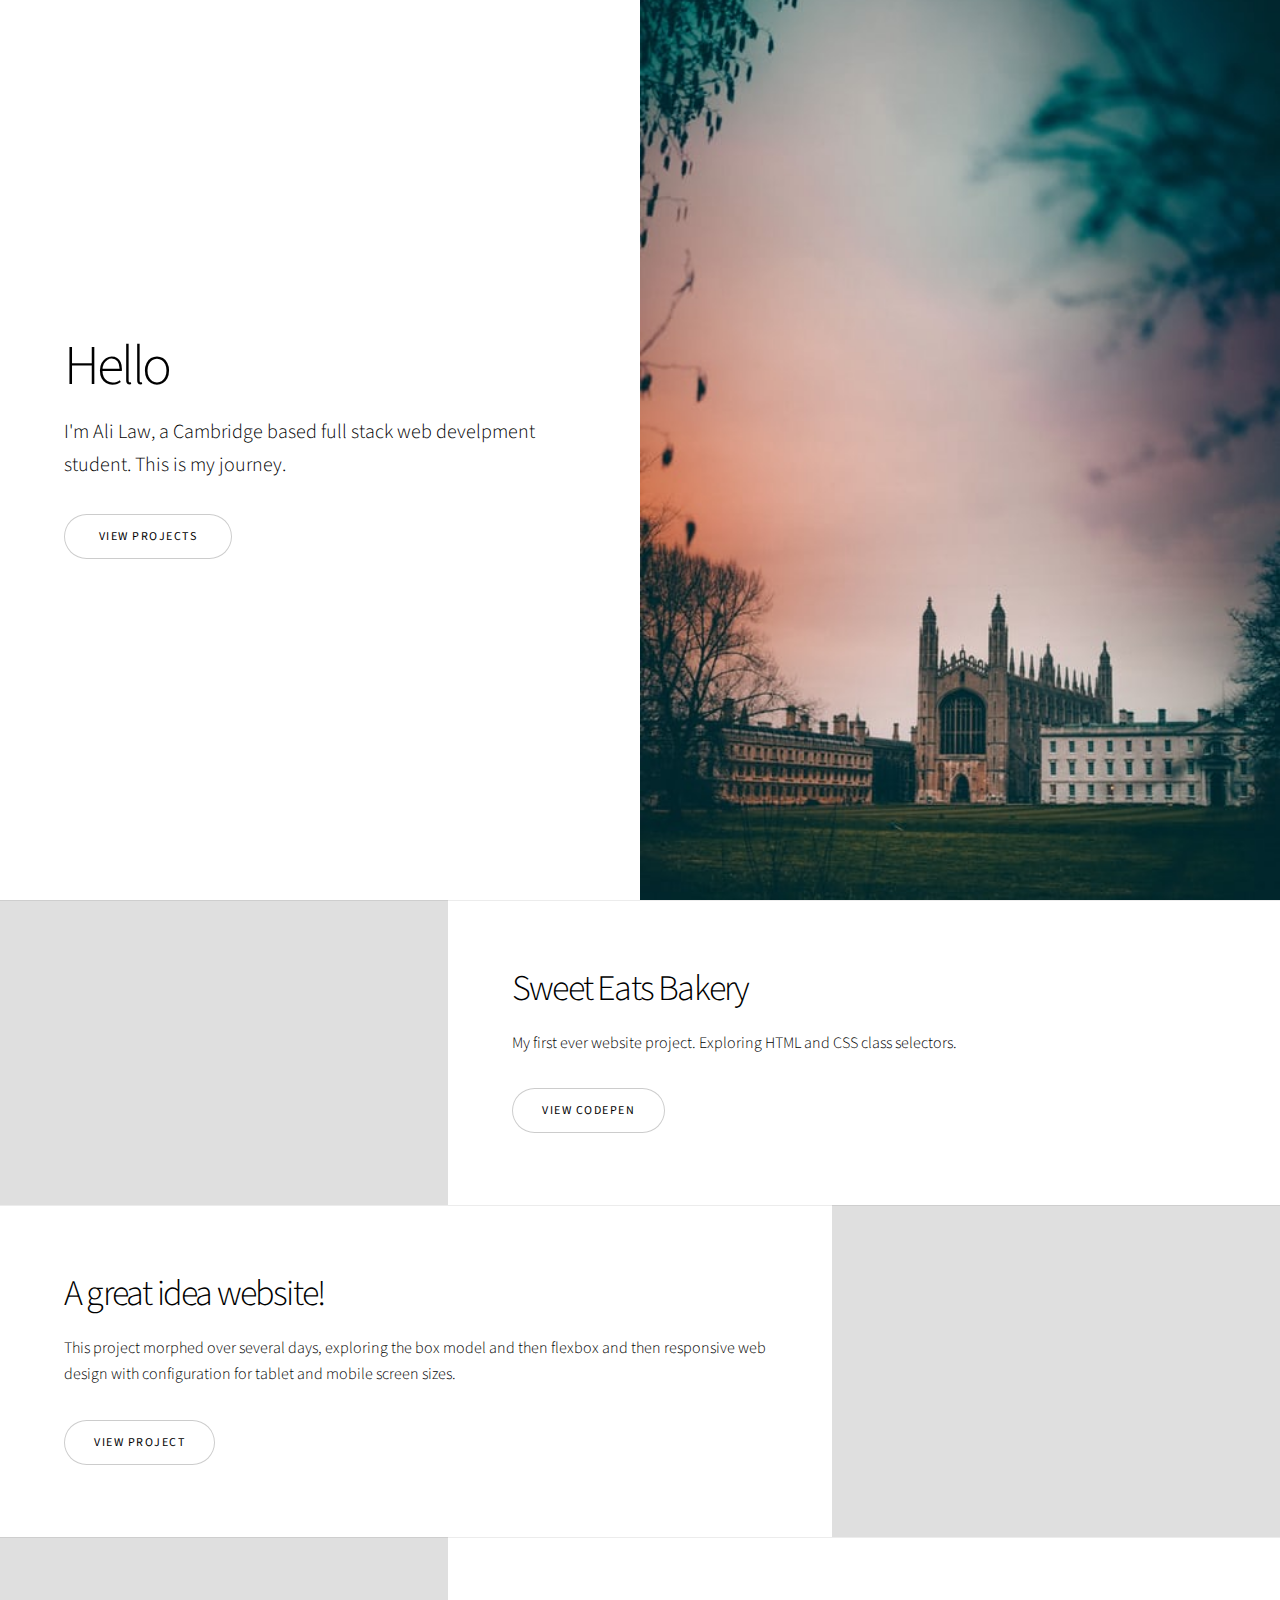
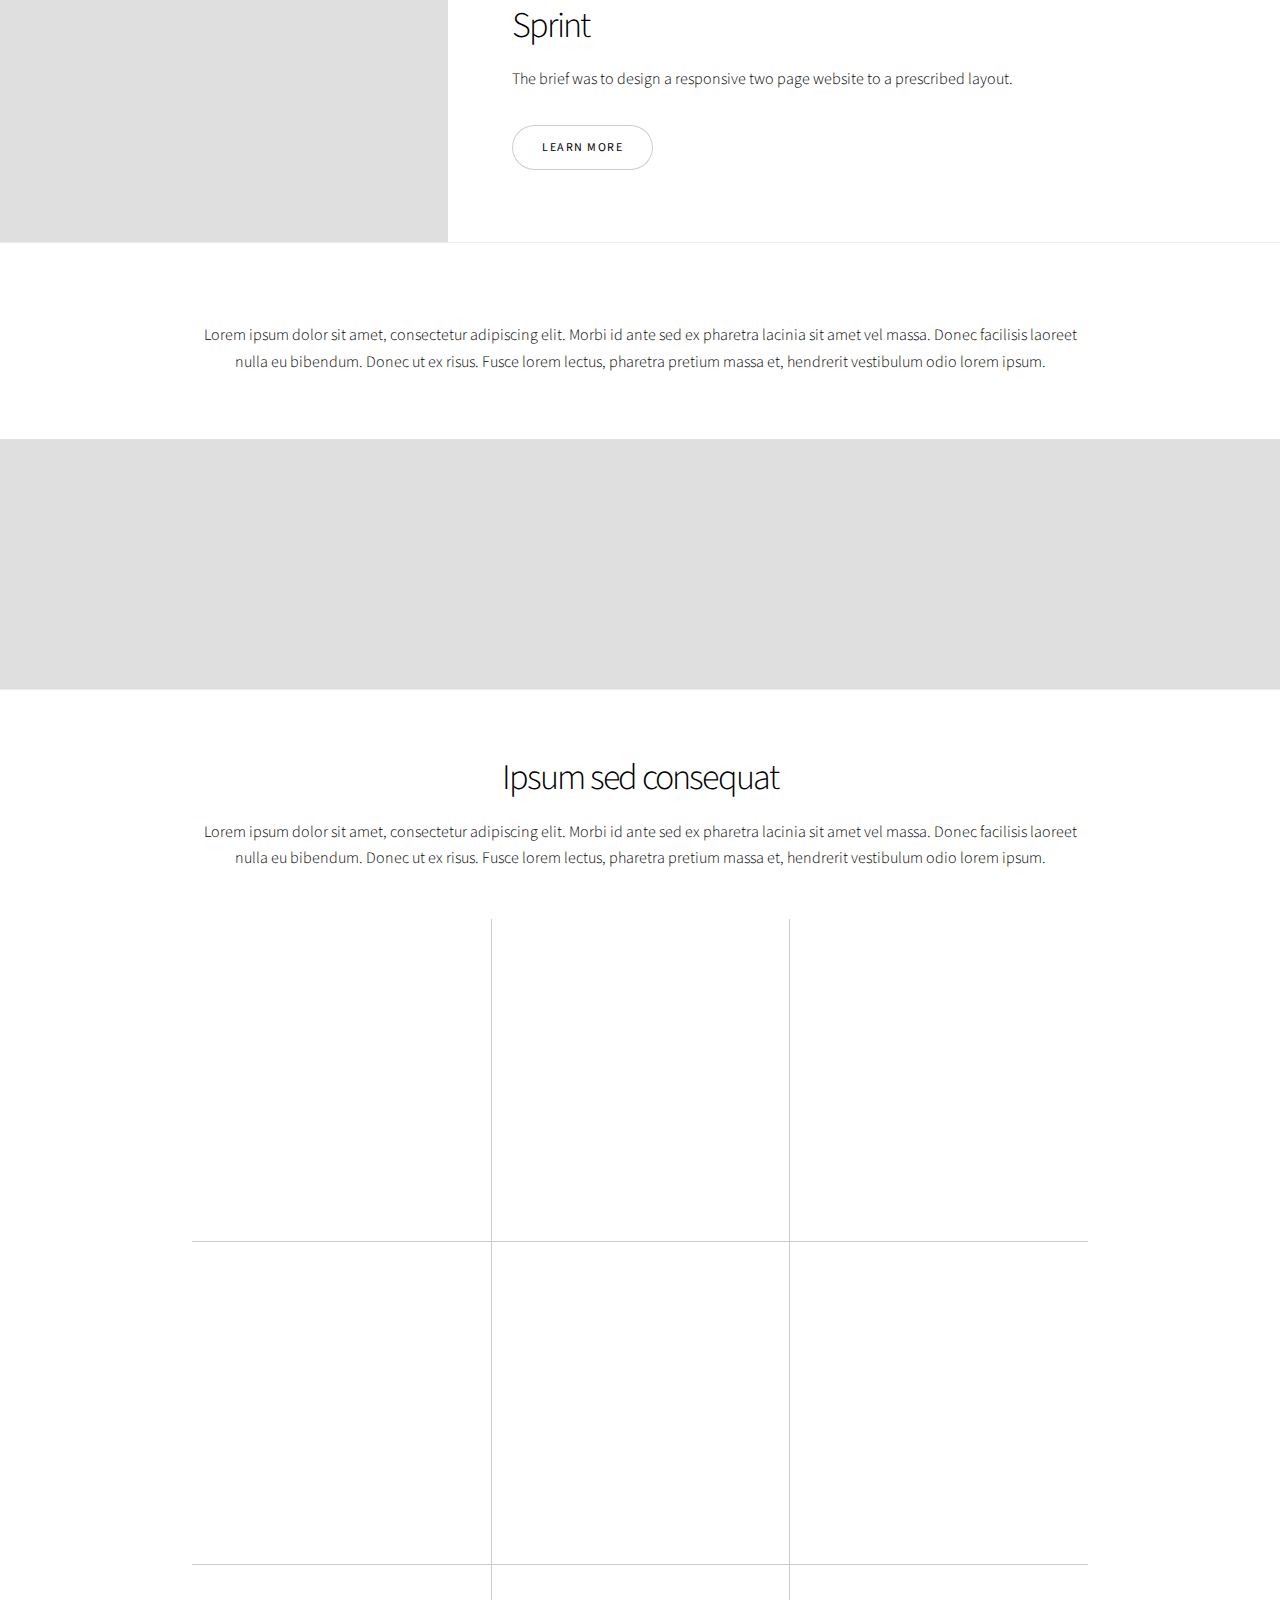
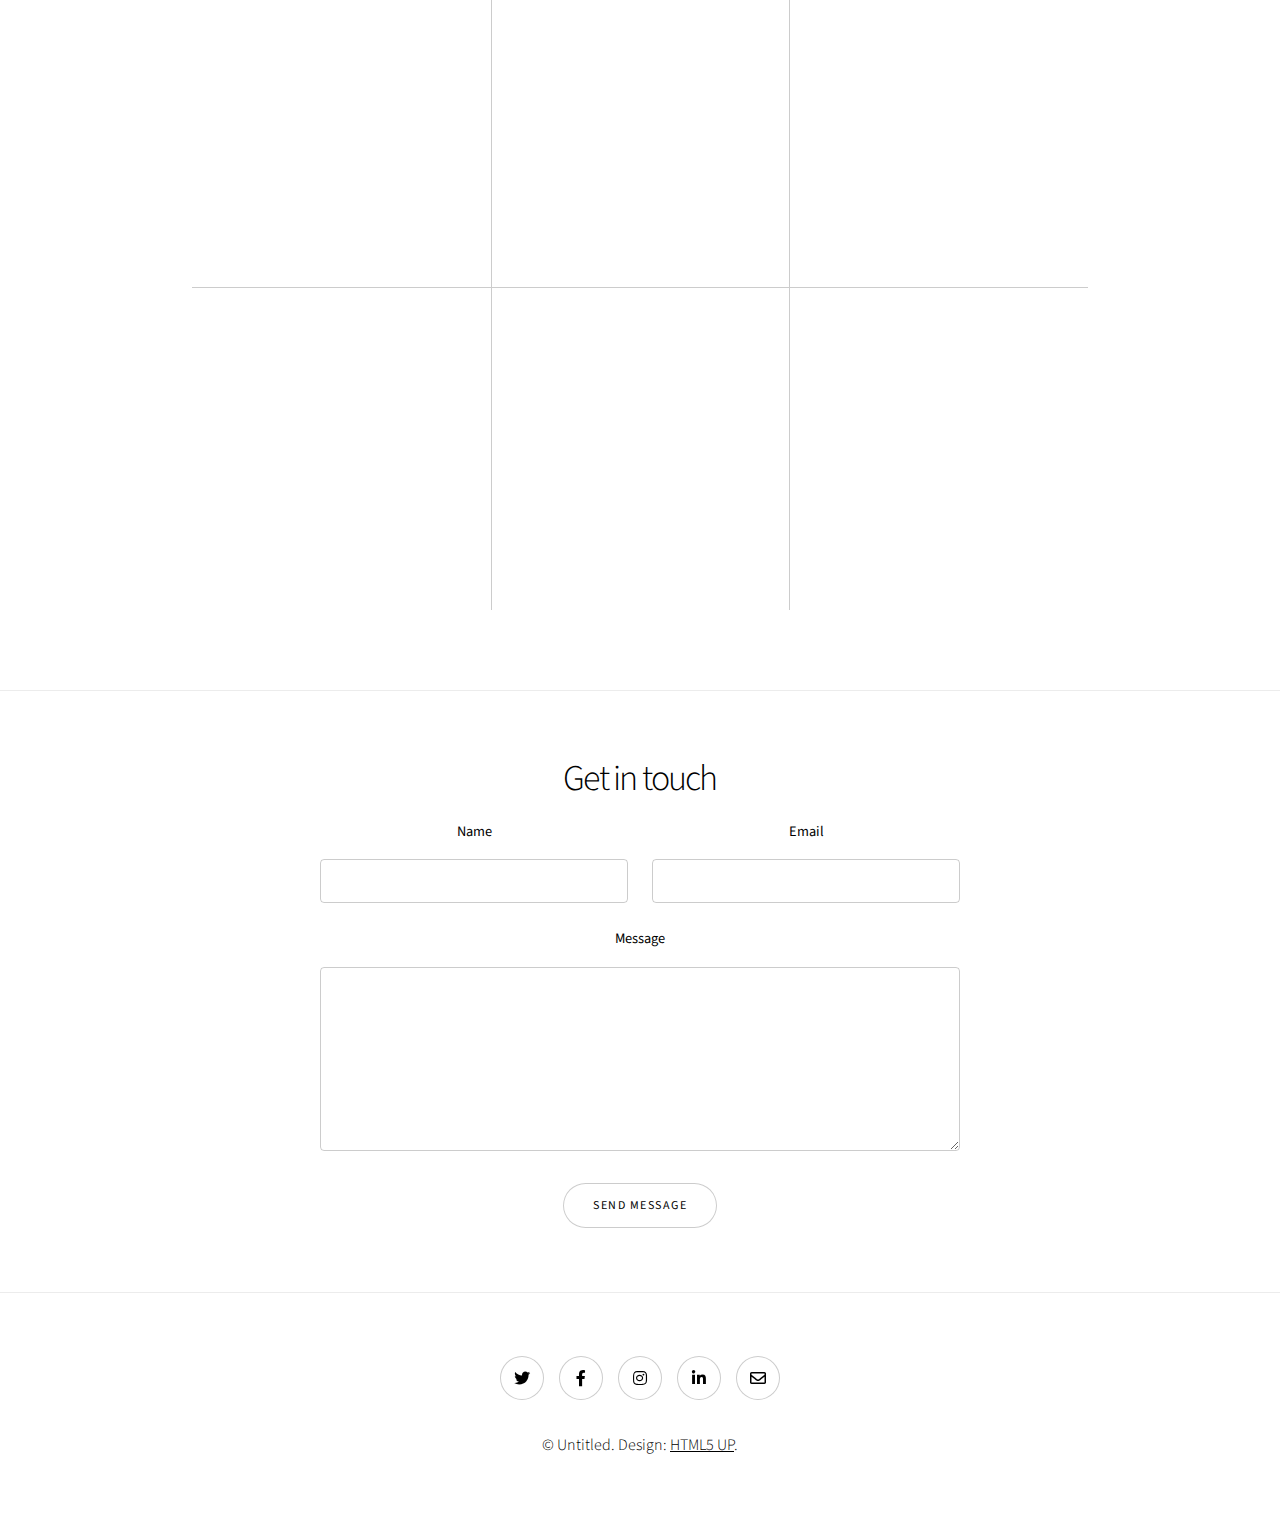
==== commit 6a0c8c1b: "Merge pull request #1 from Aliszl/Ali-Law" ====
--- a/portfolio/index.html
+++ b/portfolio/index.html
@@ -35,7 +35,7 @@
 					<section class="spotlight style1 orient-right content-align-left image-position-center onscroll-image-fade-in" id="first">
 						<div class="content">
 							<h2>Sweet Eats Bakery</h2>
-							<p>My first ever website project.  Exploring HTML and CSS.</p>
+							<p>My first ever website project.  Exploring HTML and CSS class selectors.</p>
 							<ul class="actions stacked">
 								<li><a href="https://codepen.io/Aliszl/pen/RwbzPKg" class="button">View Codepen</a></li>
 							</ul>
@@ -48,22 +48,22 @@
 				<!-- Three -->
 					<section class="spotlight style1 orient-left content-align-left image-position-center onscroll-image-fade-in">
 						<div class="content">
-							<h2>Sweet Eats Bakery</h2>
-							<p>My first ever website project.  Exploring HTML and CSS.</p>
+							<h2>A great idea website!</h2>
+							<p>This project morphed over several days, exploring the box model and then flexbox and then responsive web design with configuration for tablet and mobile screen sizes.</p>
 							<ul class="actions stacked">
 								<li><a href="https://codepen.io/Aliszl/pen/RwbzPKg" class="button">View project</a></li>
 							</ul>
 						</div>
 						<div class="image">
-							<img src="images/spotlight02.jpg" alt="" />
+							<img src="images/GreatIdeaWebsite.png" alt="" />
 						</div>
 					</section>
 
 				<!-- Four -->
 					<section class="spotlight style1 orient-right content-align-left image-position-center onscroll-image-fade-in">
 						<div class="content">
-							<h2>Pharetra etiam nulla</h2>
-							<p>Lorem ipsum dolor sit amet, consectetur adipiscing elit. Morbi id ante sed ex pharetra lacinia sit amet vel massa. Donec facilisis laoreet nulla eu bibendum. Donec ut ex risus. Fusce lorem lectus, pharetra pretium massa et, hendrerit vestibulum odio lorem ipsum dolor sit amet.</p>
+							<h2>Sprint </h2>
+							<p>The brief was to design a responsive two page website to a prescribed layout.</p>
 							<ul class="actions stacked">
 								<li><a href="#" class="button">Learn More</a></li>
 							</ul>
@@ -76,7 +76,7 @@
 				<!-- Five -->
 					<section class="wrapper style1 align-center">
 						<div class="inner">
-							<h2>Massa sed condimentum</h2>
+							<h2></h2>
 							<p>Lorem ipsum dolor sit amet, consectetur adipiscing elit. Morbi id ante sed ex pharetra lacinia sit amet vel massa. Donec facilisis laoreet nulla eu bibendum. Donec ut ex risus. Fusce lorem lectus, pharetra pretium massa et, hendrerit vestibulum odio lorem ipsum.</p>
 						</div>
 
